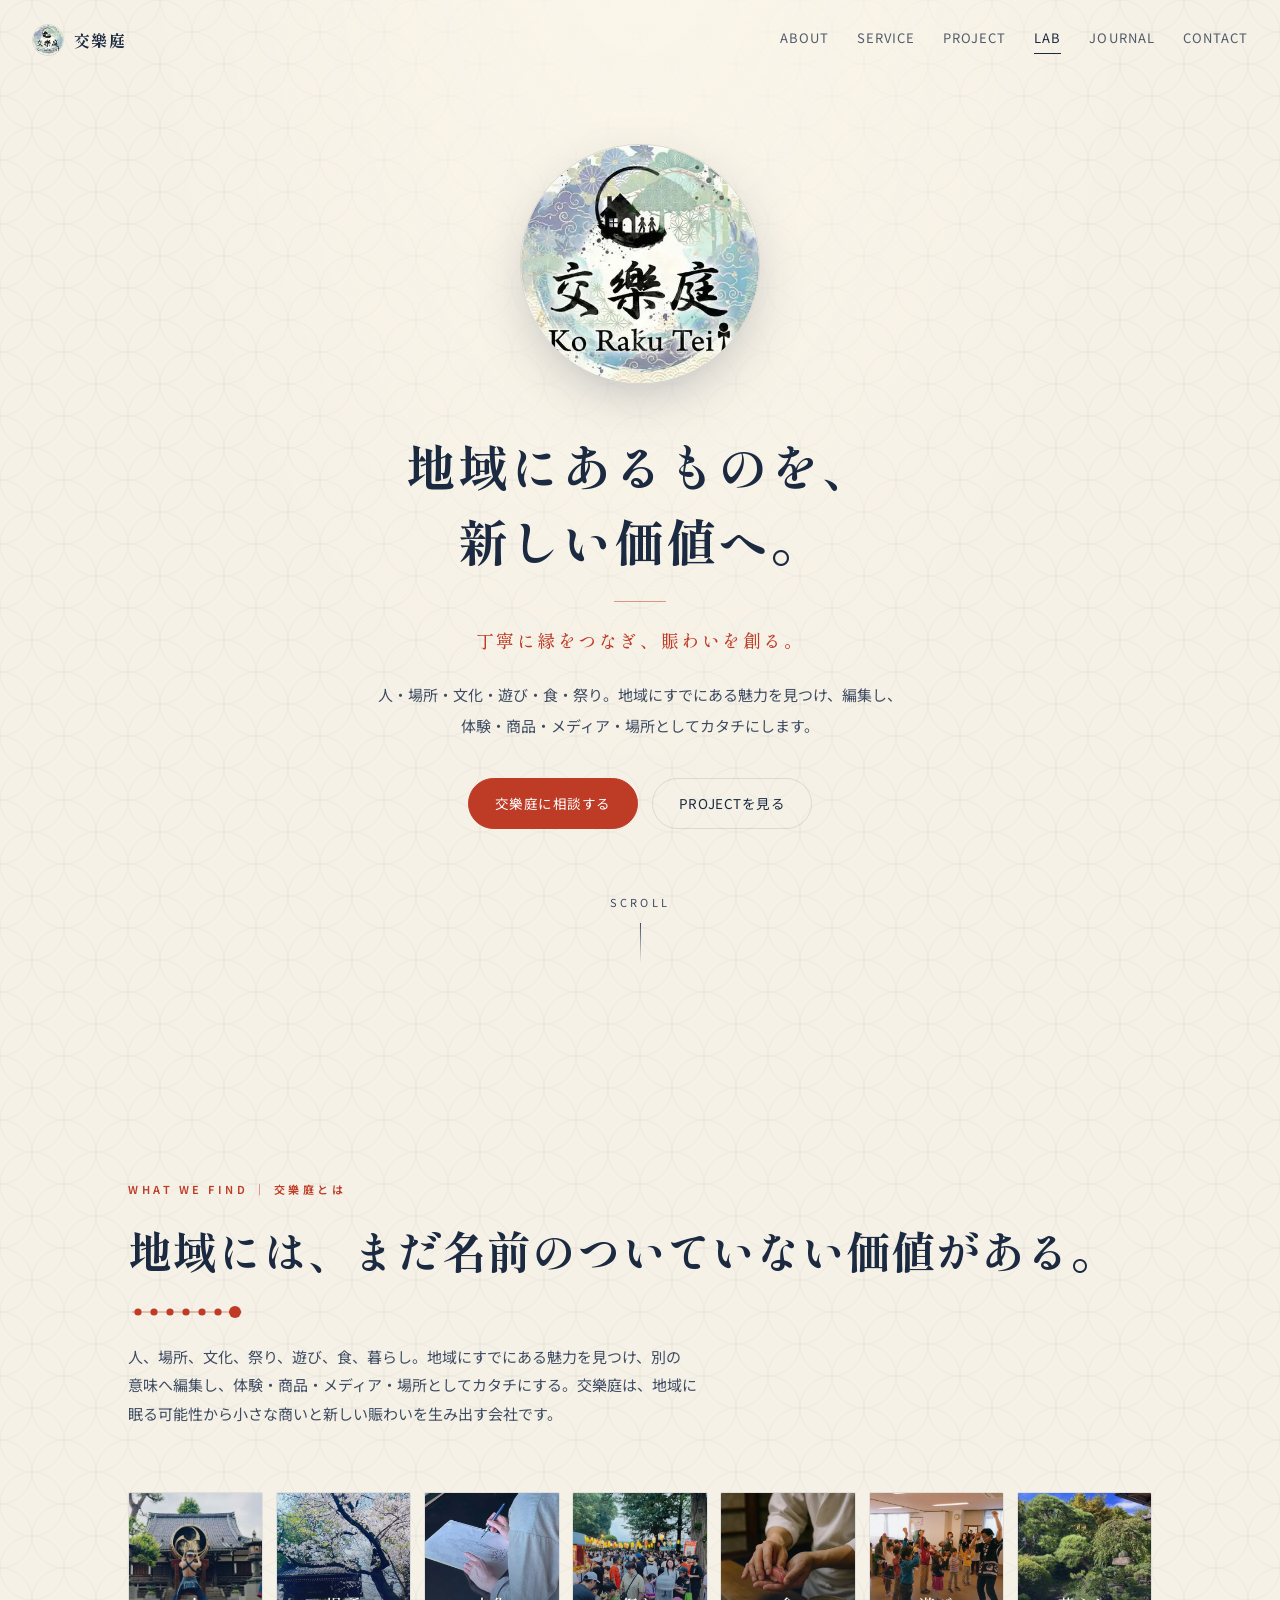
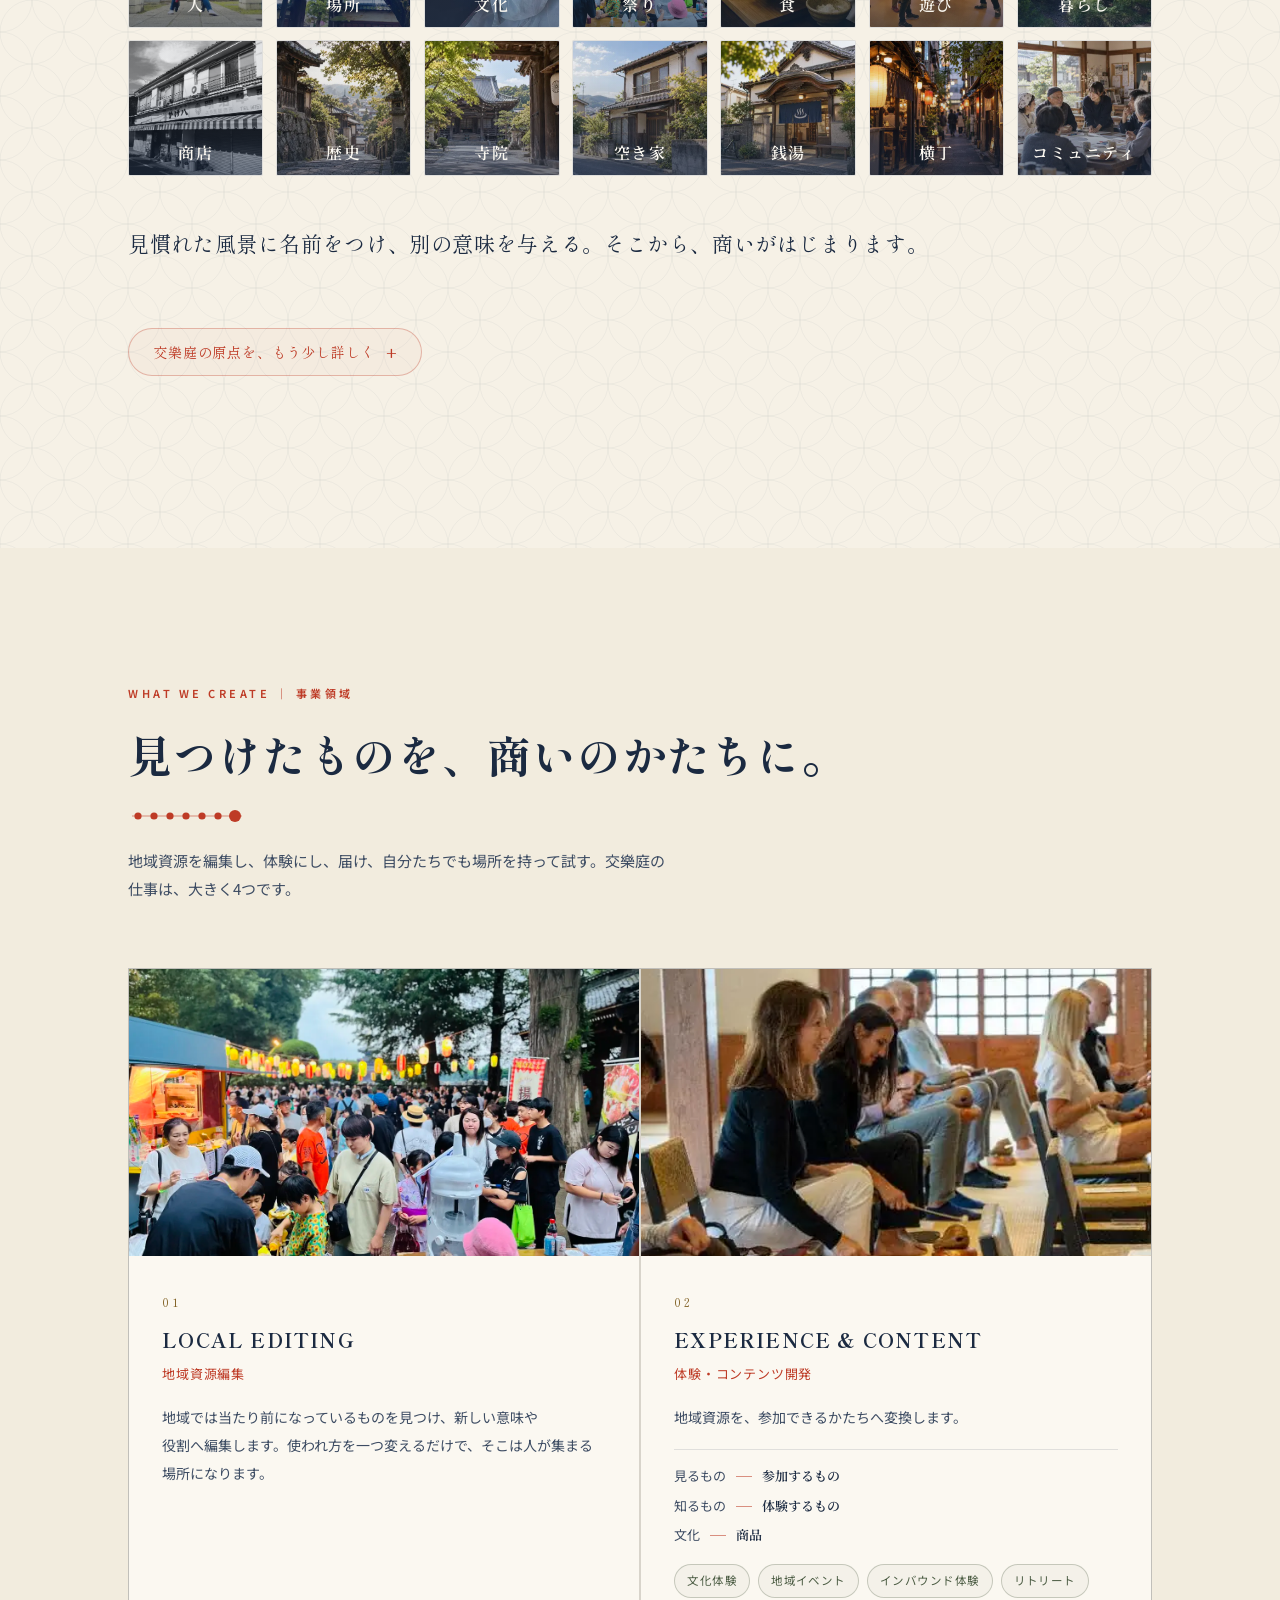
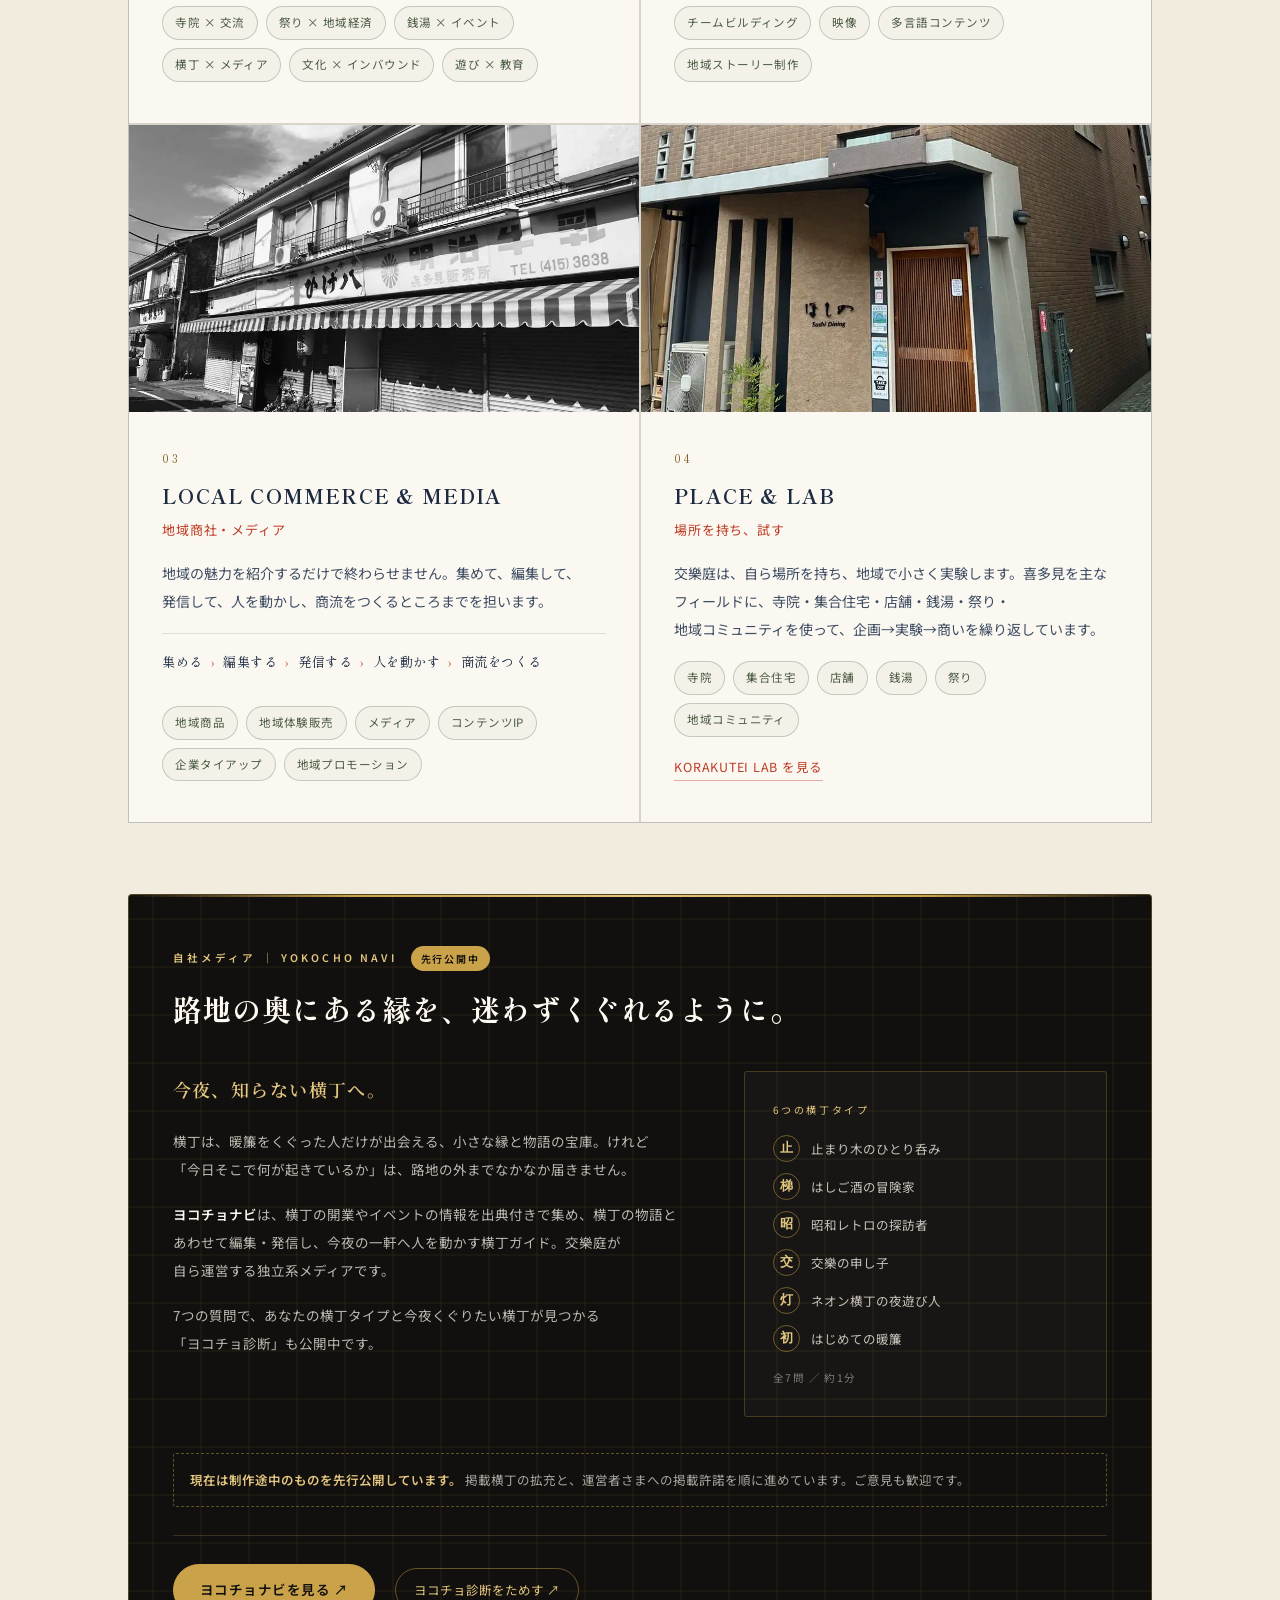
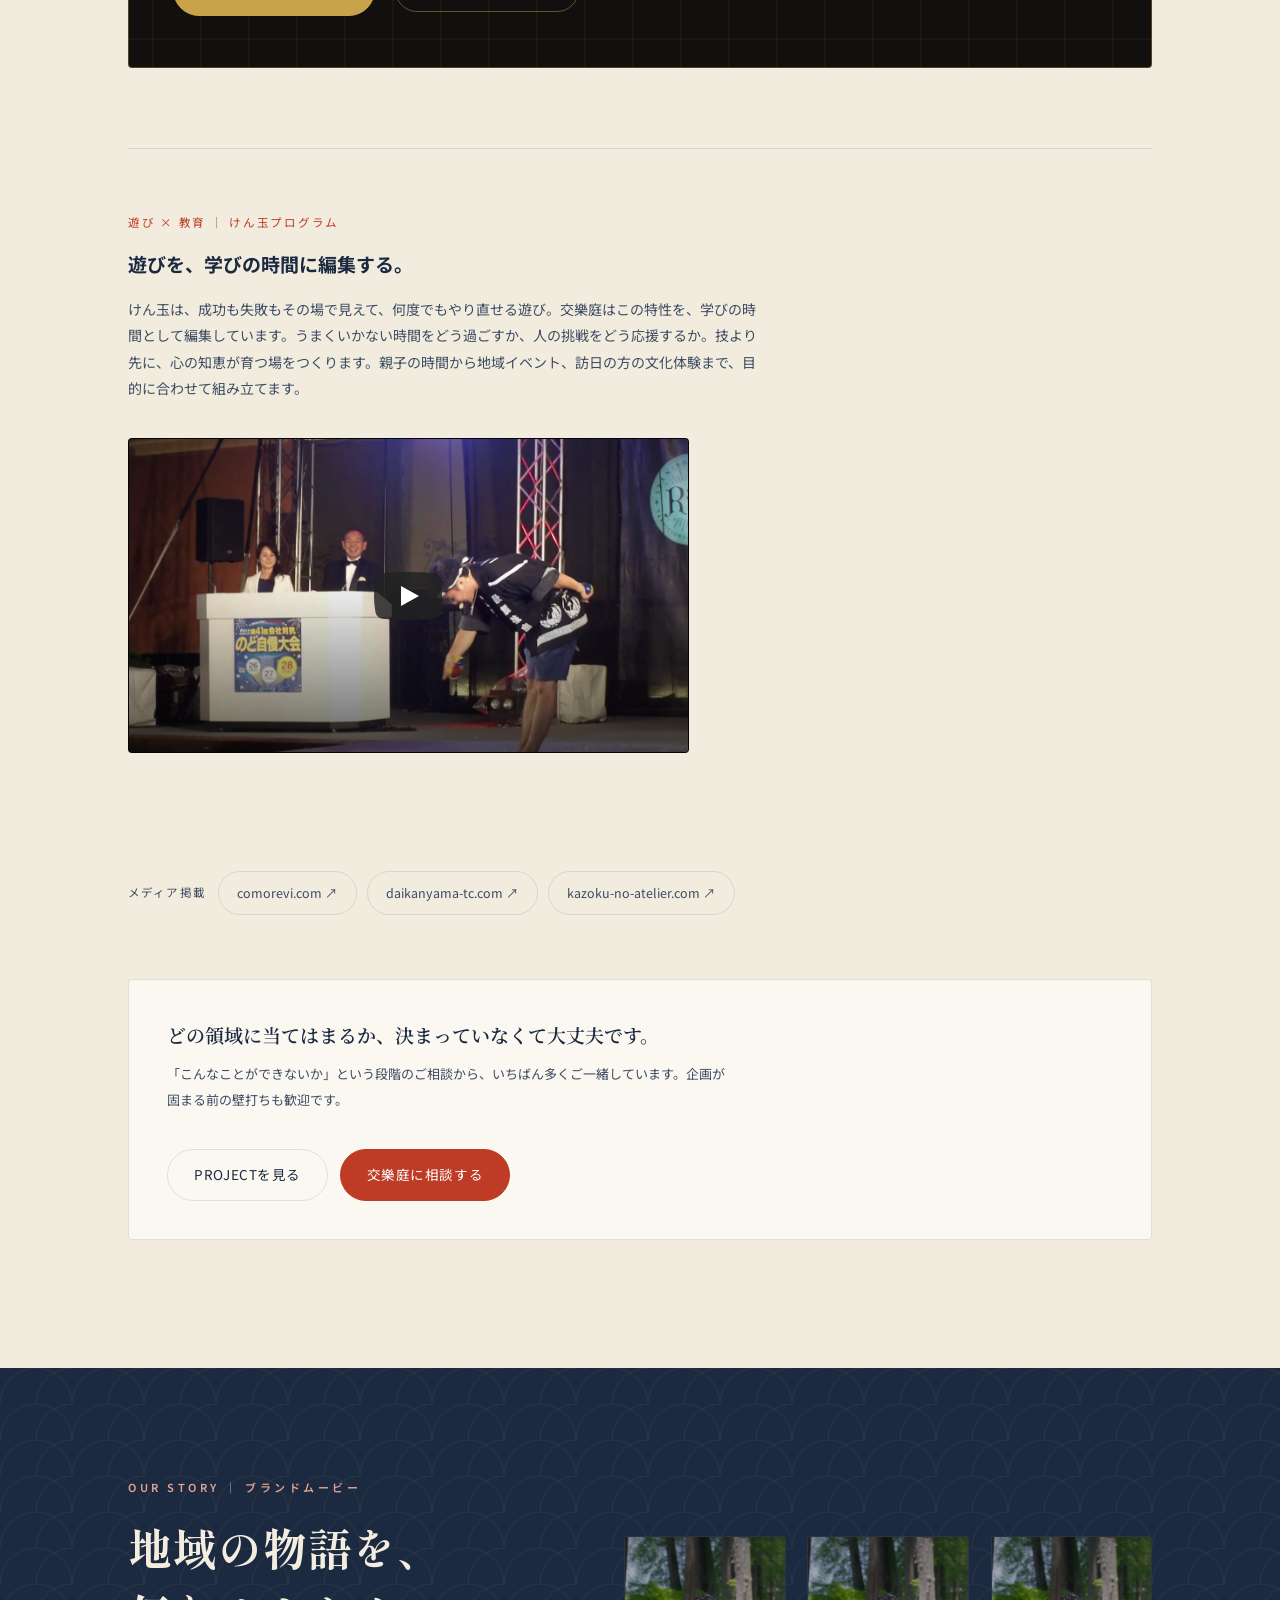
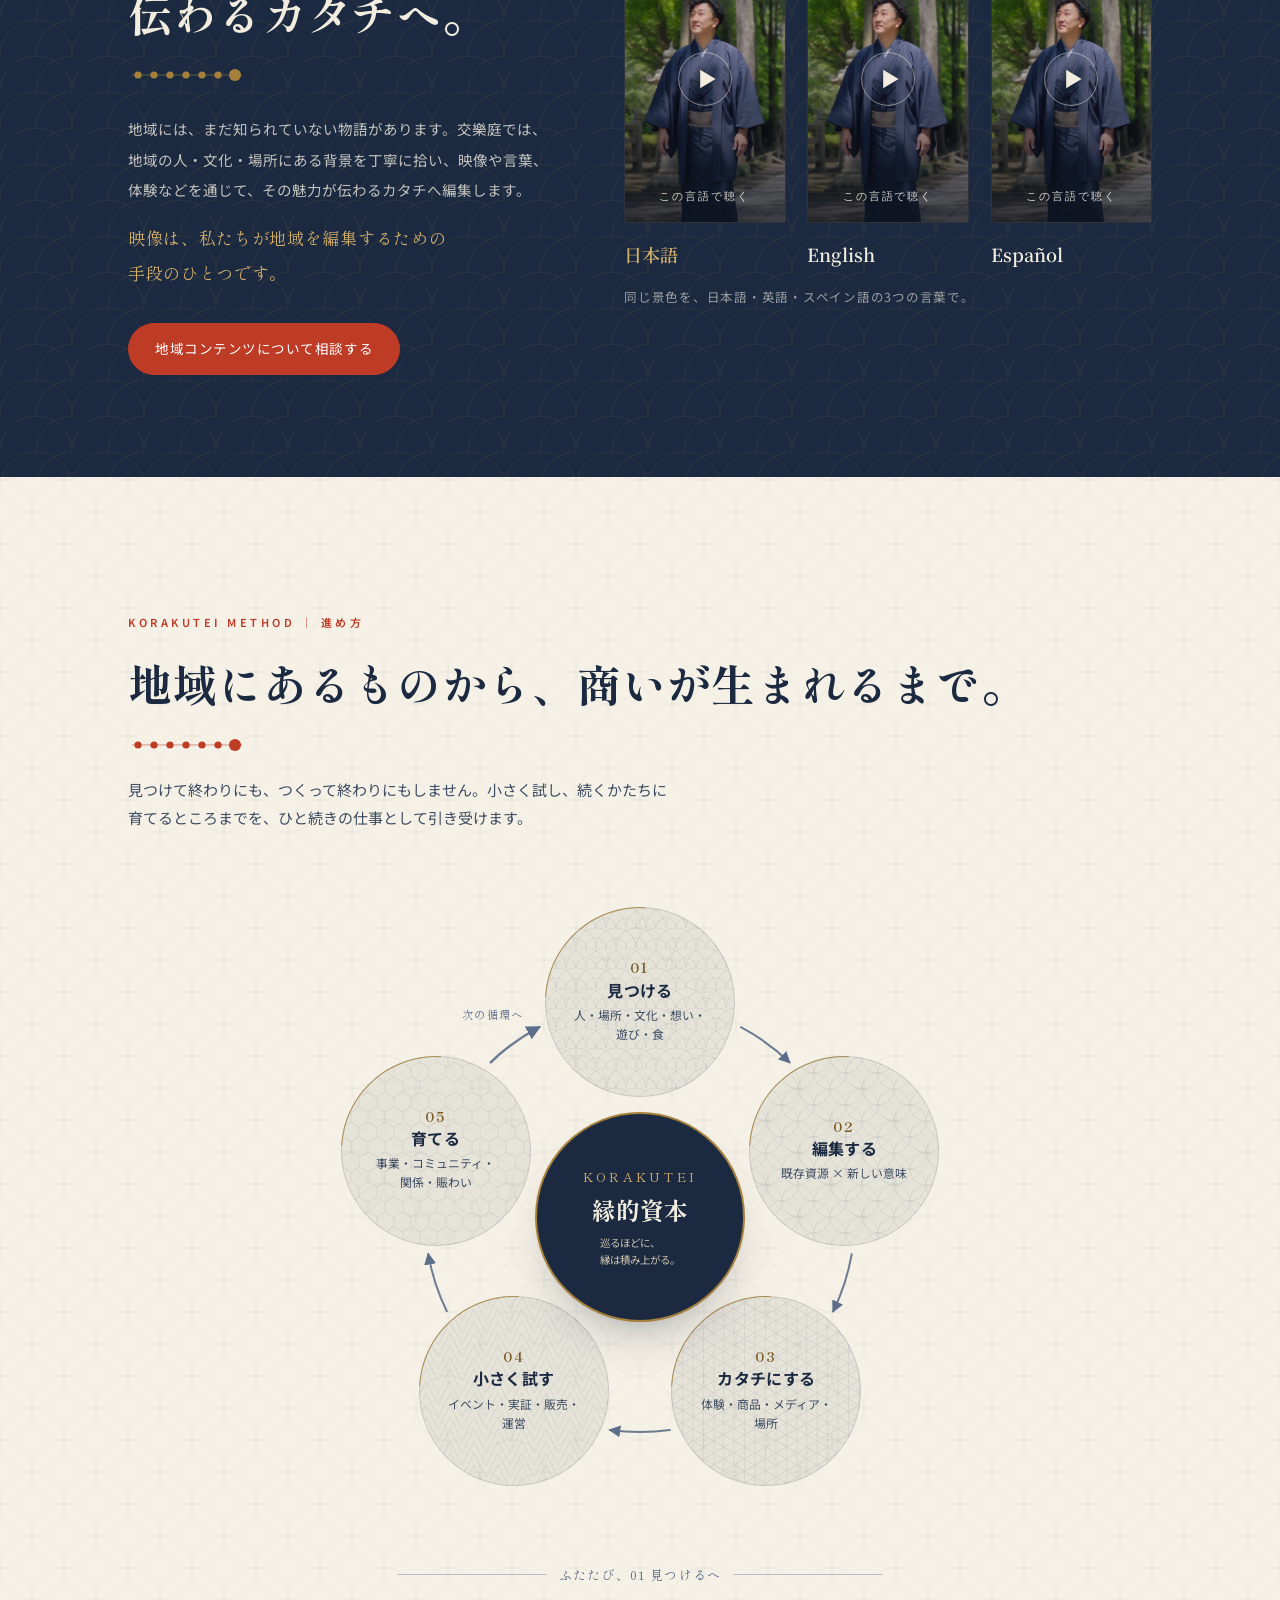
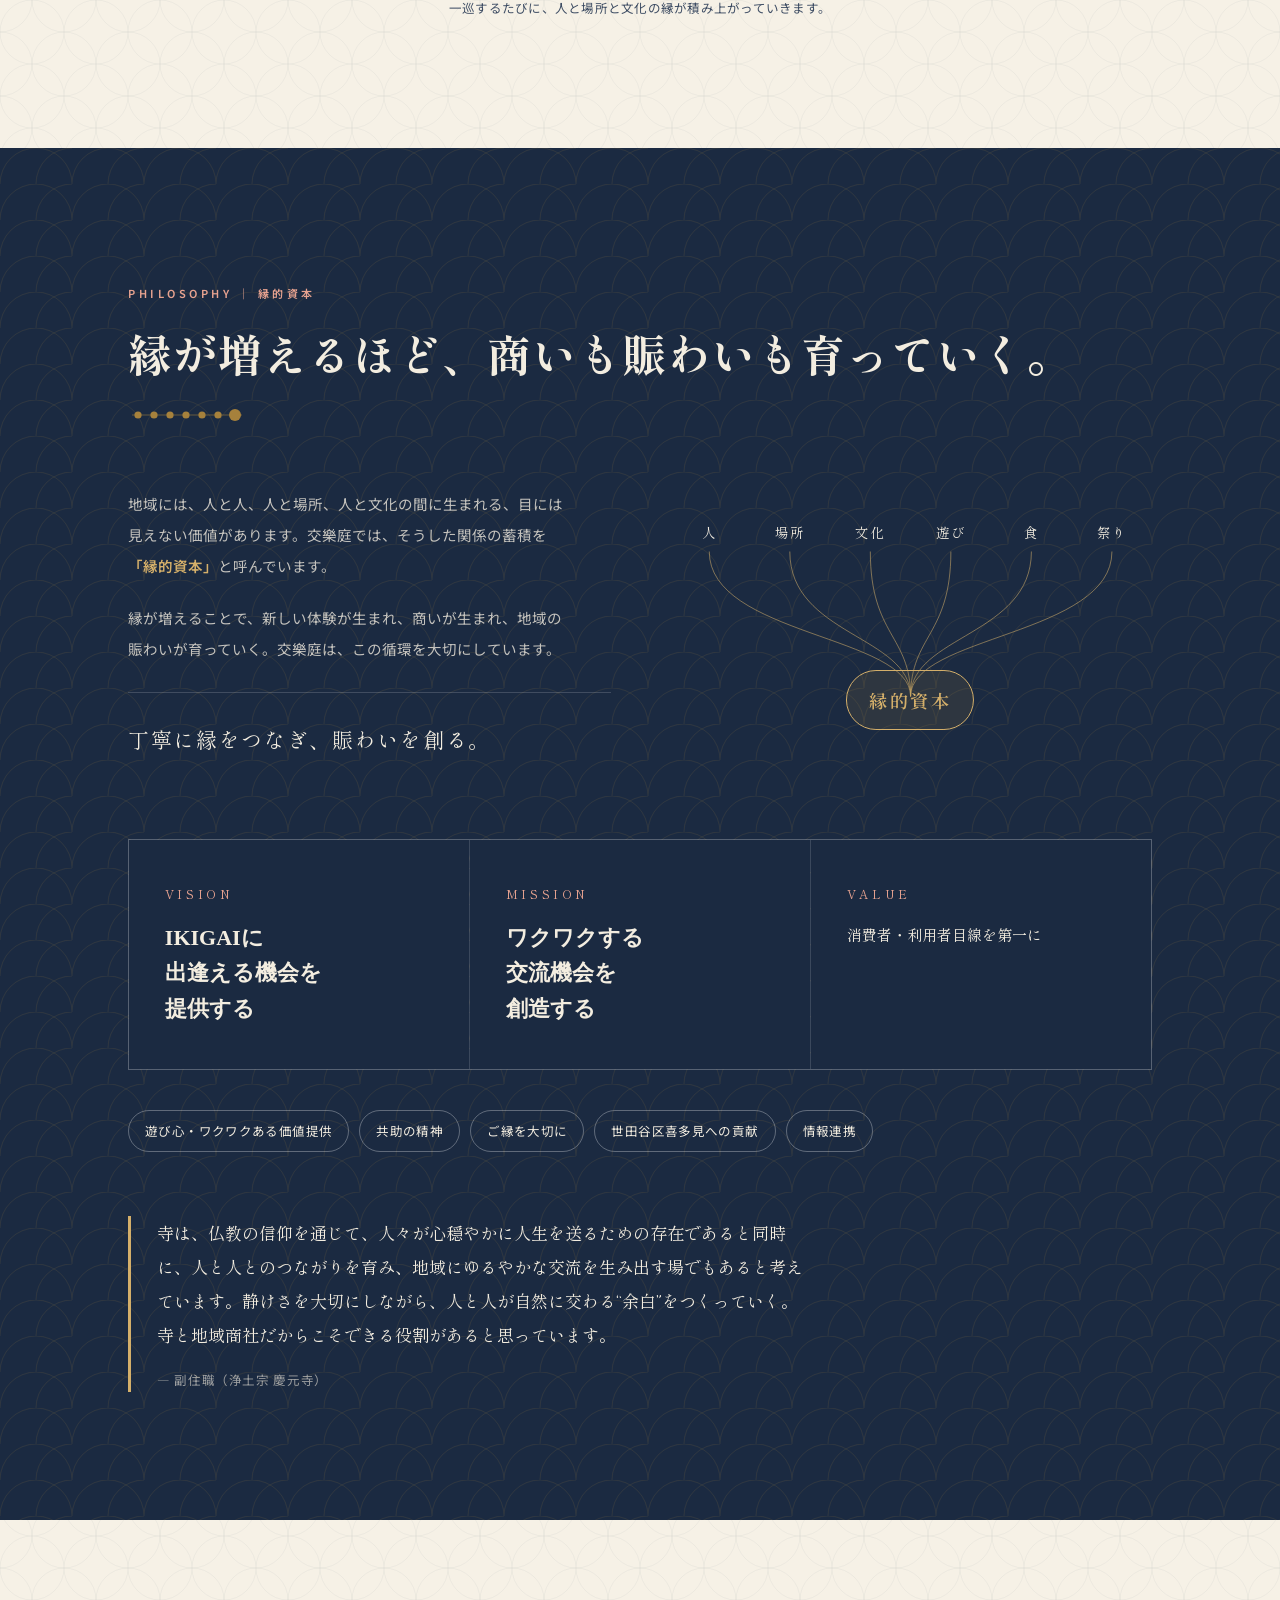
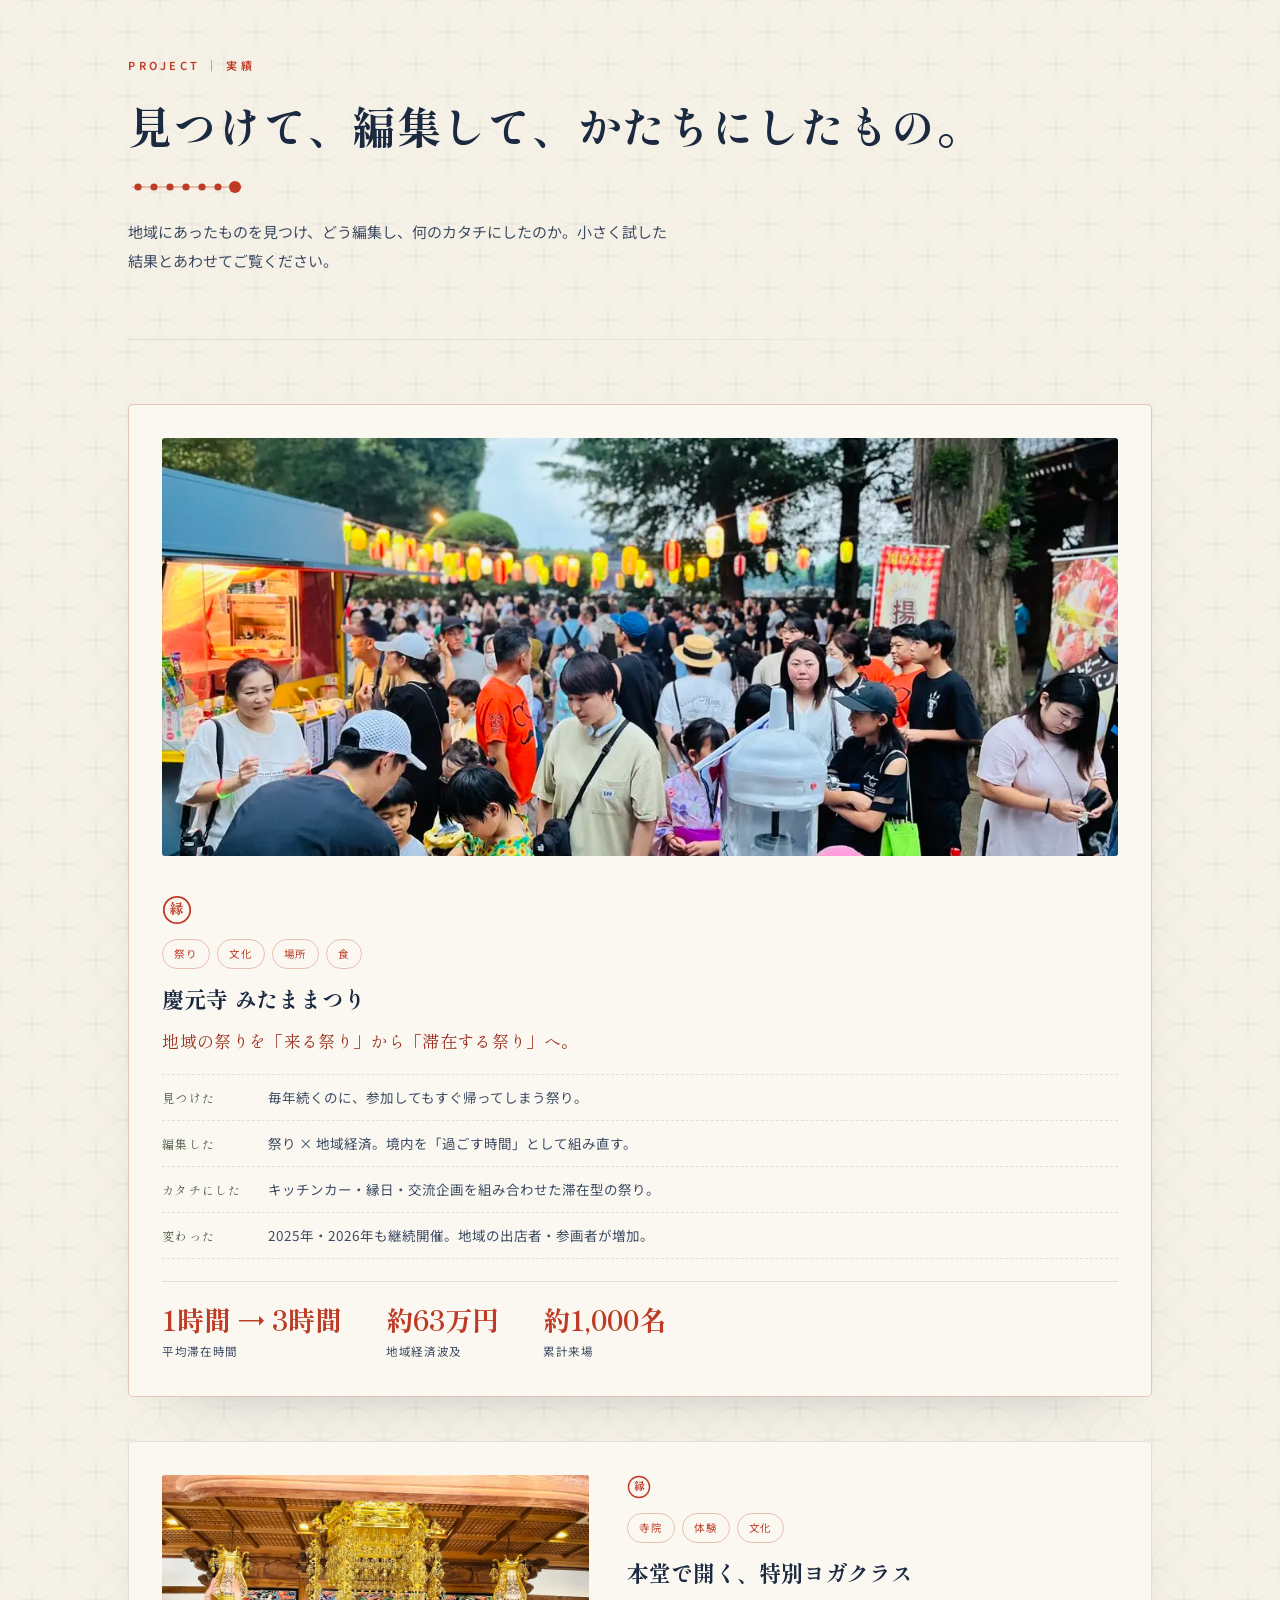
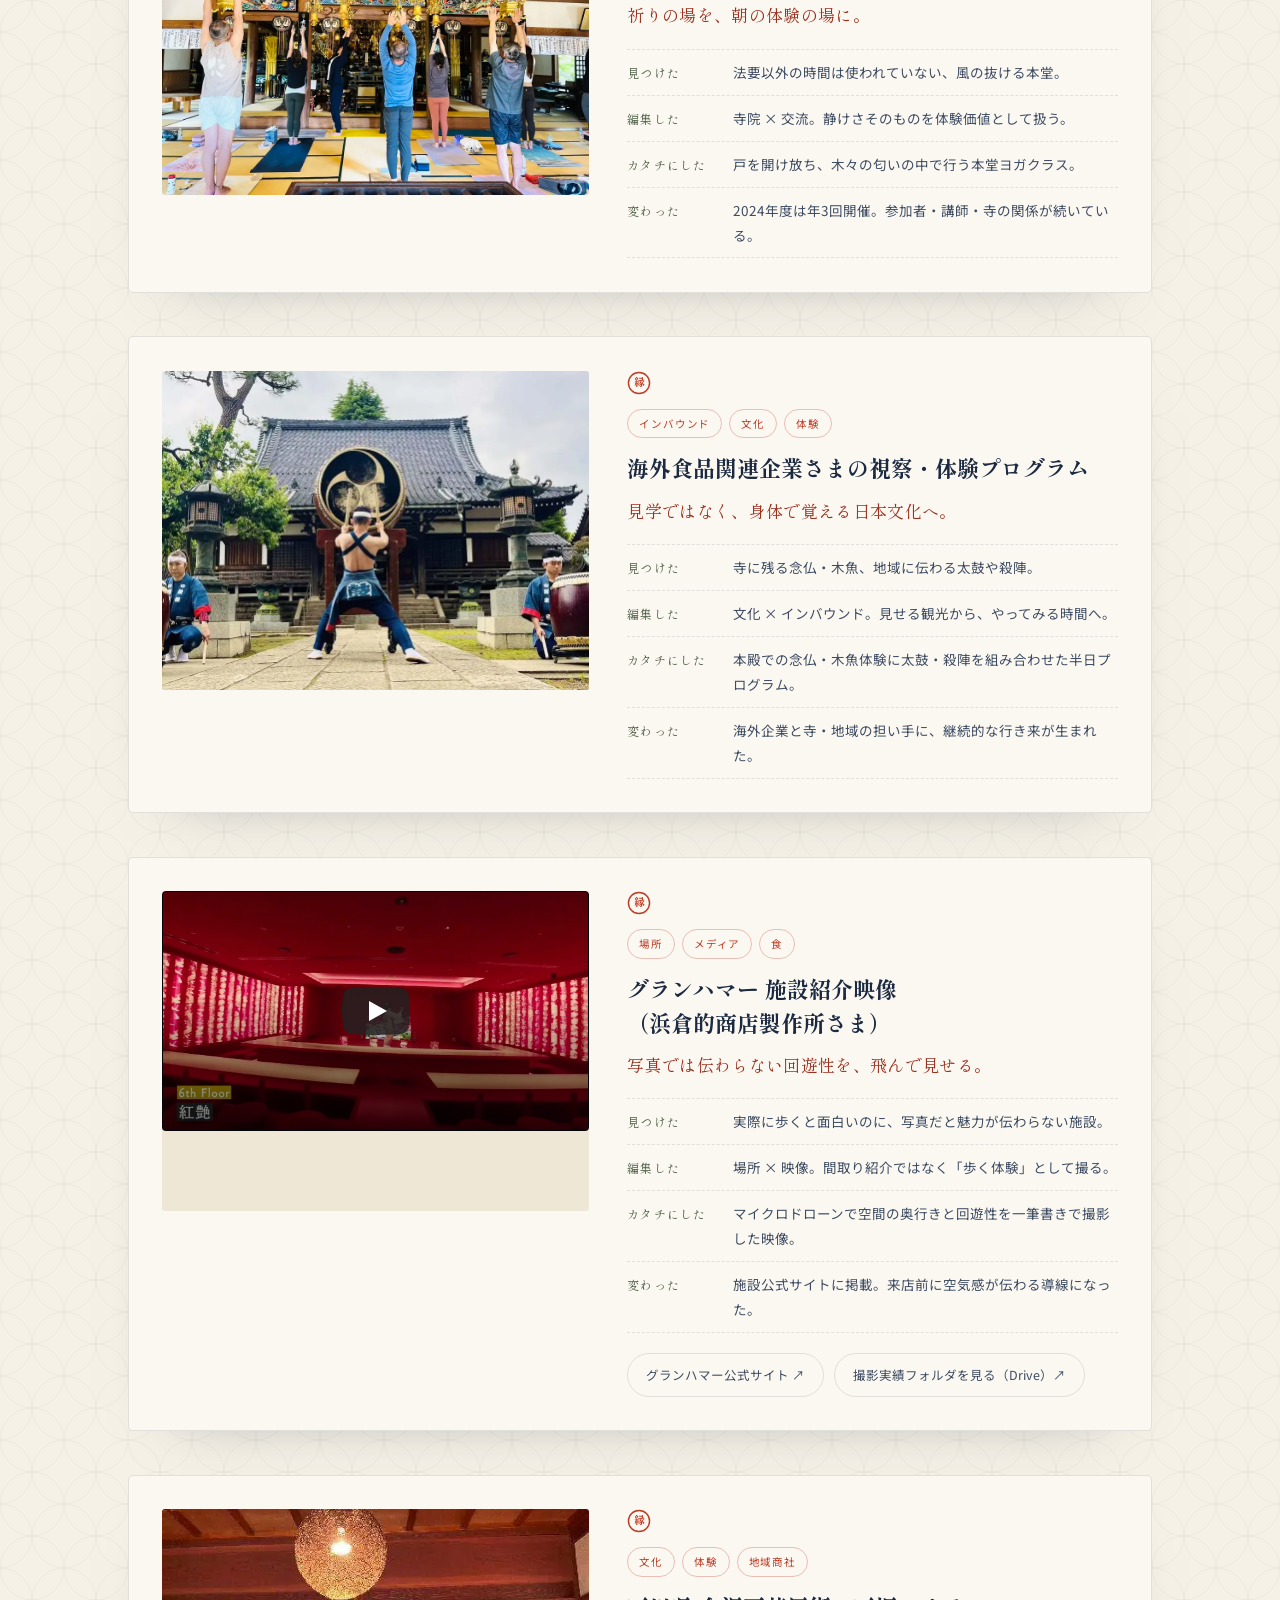
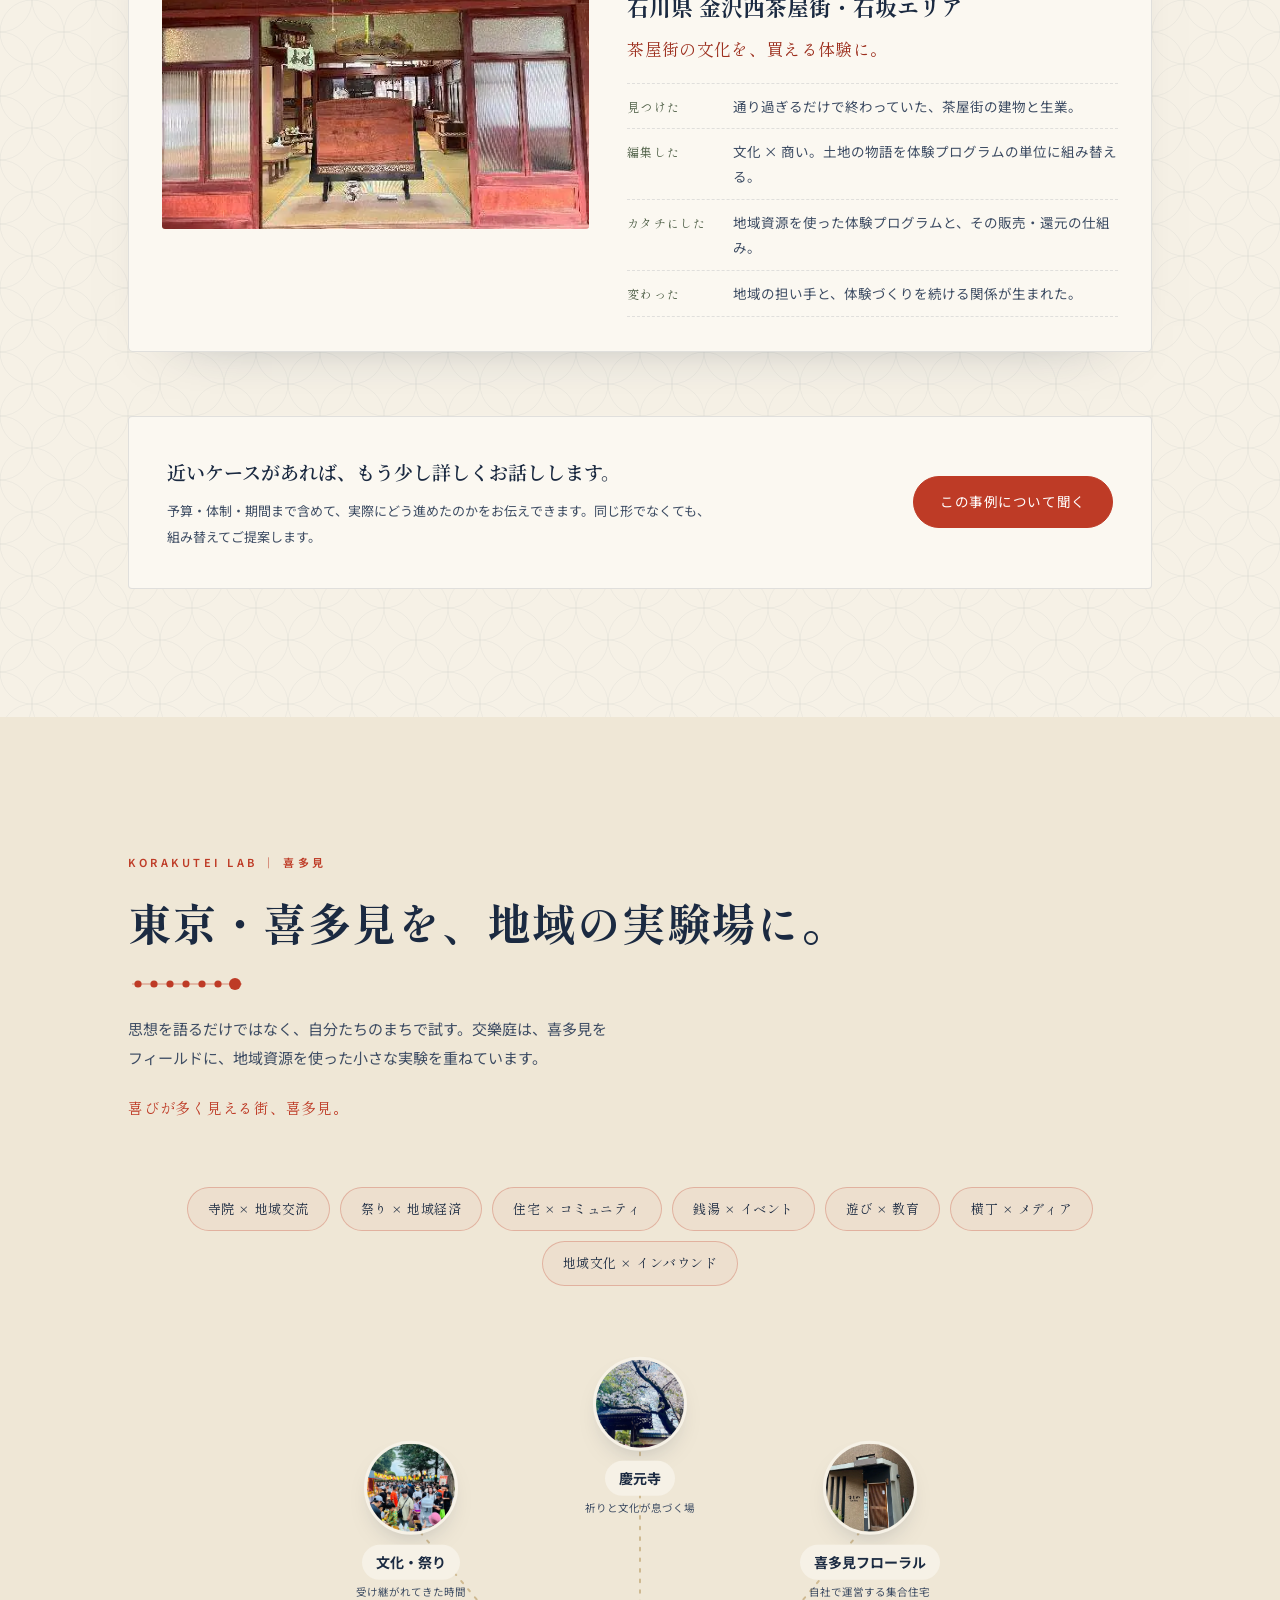
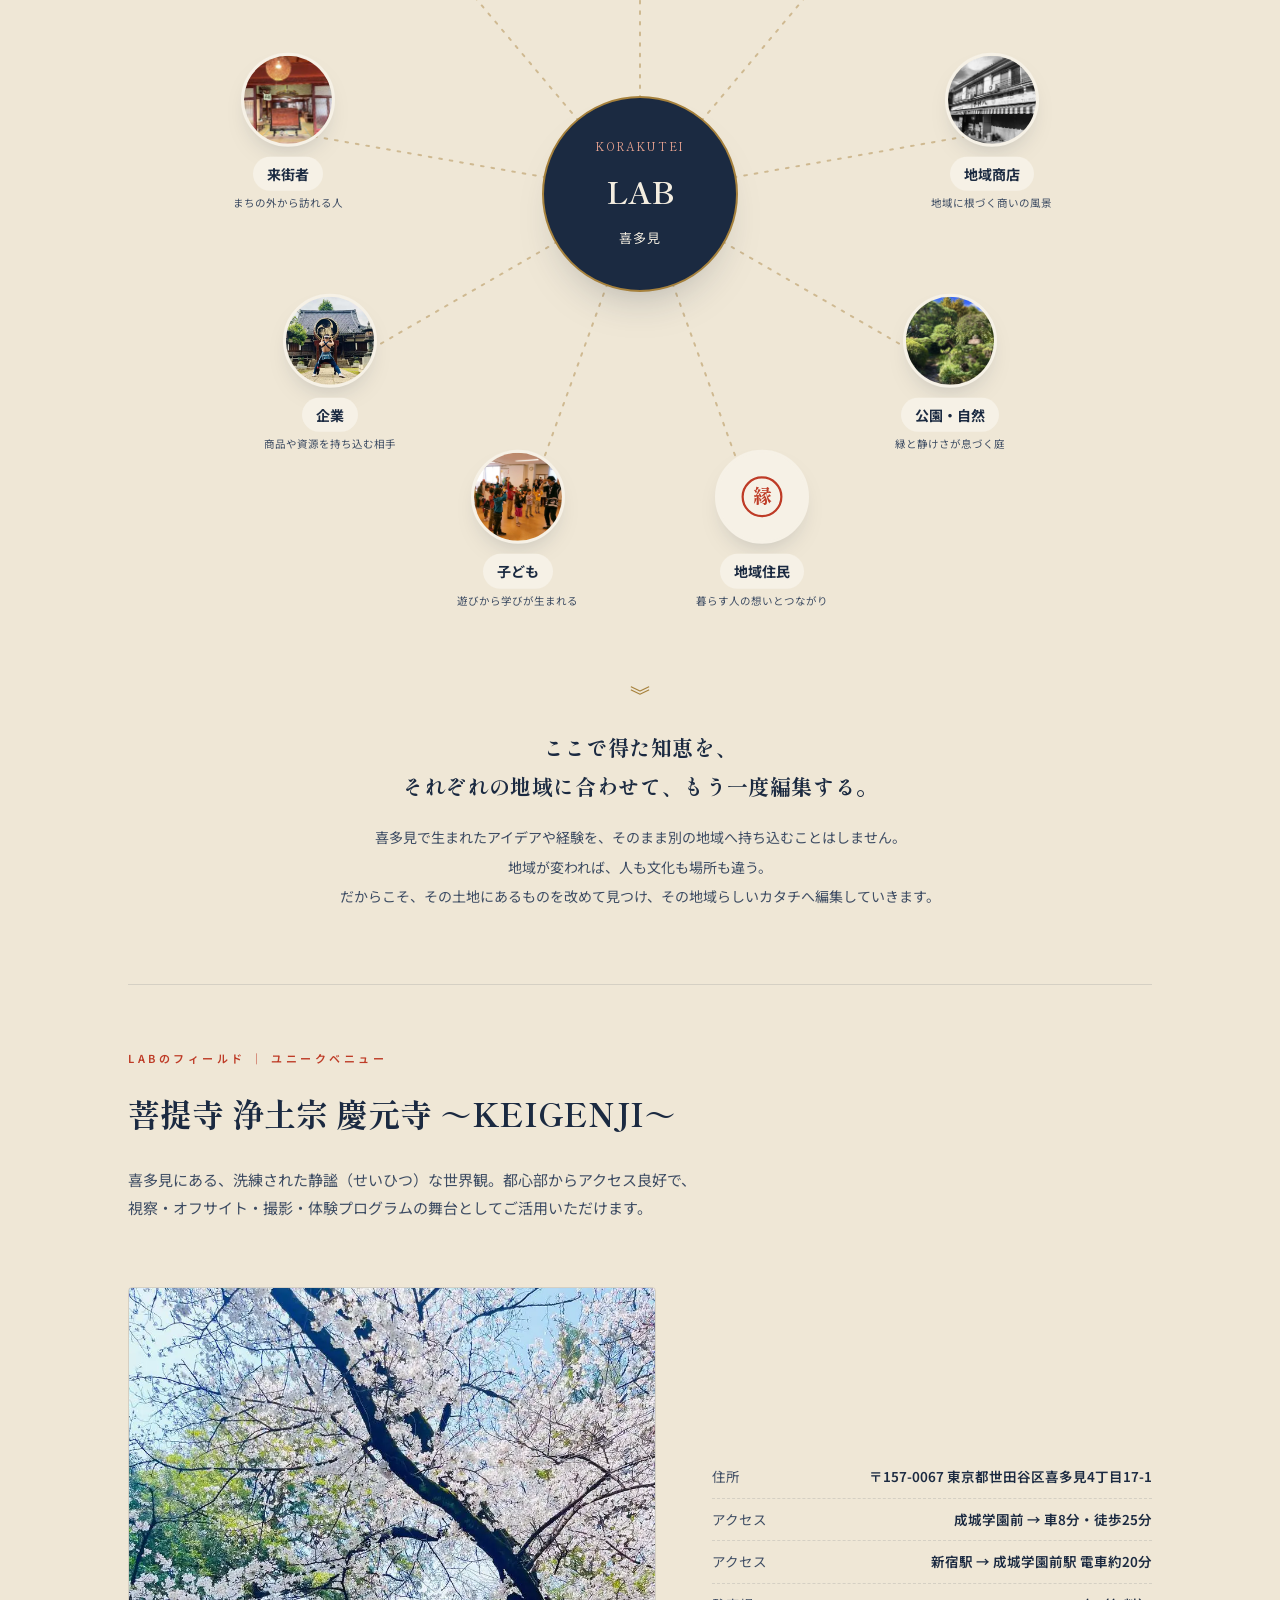
==== index.html @ 12bd4575 "PHILOSOPHY の副住職のコメントを、ご本人とすり合わせた確定文に差し替え お寺としての本来の役割（仏教の信仰を通じて、人々が心穏やかに人生を送るための存在）を 大切にし、その延長線上に地域との" ====
<!DOCTYPE html>
<html lang="ja">
<head>
<meta charset="UTF-8">
<meta name="viewport" content="width=device-width, initial-scale=1.0">
<title>交樂庭｜地域にあるものを、新しい価値へ。</title>
<meta name="description" content="交樂庭は、地域文化を編集し、小さな商いをつくる会社です。人・場所・文化・遊び・食・祭り。地域にすでにある魅力を見つけ、体験・商品・メディア・場所としてカタチにします。">

<link rel="canonical" href="https://korakutei.github.io/korakutei-site/">
<meta property="og:type" content="website">
<meta property="og:locale" content="ja_JP">
<meta property="og:site_name" content="交樂庭 KORAKUTEI">
<meta property="og:title" content="交樂庭｜地域にあるものを、新しい価値へ。">
<meta property="og:description" content="地域文化を編集し、小さな商いをつくる会社。地域にすでにある魅力を見つけ、体験・商品・メディア・場所としてカタチにします。">
<meta property="og:url" content="https://korakutei.github.io/korakutei-site/">
<meta property="og:image" content="https://korakutei.github.io/korakutei-site/assets/img/og-image-garden.jpg">
<meta property="og:image:width" content="1200">
<meta property="og:image:height" content="630">
<meta property="og:image:alt" content="浦野家の庭と交樂庭のロゴ">
<meta name="twitter:card" content="summary_large_image">
<meta name="twitter:title" content="交樂庭｜地域にあるものを、新しい価値へ。">
<meta name="twitter:description" content="地域文化を編集し、小さな商いをつくる会社。地域にすでにある魅力を見つけ、体験・商品・メディア・場所としてカタチにします。">
<meta name="twitter:image" content="https://korakutei.github.io/korakutei-site/assets/img/og-image-garden.jpg">
<meta name="twitter:image:alt" content="浦野家の庭と交樂庭のロゴ">

<link rel="icon" href="favicon.ico" sizes="any">
<link rel="icon" type="image/png" sizes="192x192" href="assets/img/icon-192.png">
<link rel="icon" type="image/png" sizes="512x512" href="assets/img/icon-512.png">
<link rel="apple-touch-icon" href="assets/img/apple-touch-icon.png">

<link rel="preconnect" href="https://fonts.googleapis.com">
<!-- フォント本体は gstatic から配信されるため、こちらにも事前接続しておく -->
<link rel="preconnect" href="https://fonts.gstatic.com" crossorigin>
<link href="https://fonts.googleapis.com/css2?family=Shippori+Mincho:wght@400;500;600;700;800&family=Noto+Serif+JP:wght@400;500;600&family=Noto+Sans+JP:wght@300;400;500;600;700&display=swap" rel="stylesheet">
<link rel="stylesheet" href="assets/css/style.css">

<script type="application/ld+json">
{
  "@context": "https://schema.org",
  "@type": "Organization",
  "name": "合同会社交樂庭",
  "alternateName": "KORAKUTEI",
  "url": "https://korakutei.github.io/korakutei-site/",
  "logo": "https://korakutei.github.io/korakutei-site/assets/img/logo.jpg",
  "email": "korakutei29@gmail.com",
  "description": "世田谷区喜多見を拠点に、地域資源を見つけ、別の価値へ編集し、体験・商品・メディア・場所として小さな商いに実装する会社。",
  "sameAs": [
    "https://note.com/korakutei29",
    "https://www.youtube.com/@korakuteiyuji1863",
    "https://korakutei.github.io/yokocho-media/"
  ]
}
</script>
<script type="application/ld+json">
{
  "@context": "https://schema.org",
  "@type": "Place",
  "name": "慶元寺（KEIGENJI）",
  "address": {
    "@type": "PostalAddress",
    "streetAddress": "喜多見4丁目17-1",
    "addressLocality": "世田谷区",
    "addressRegion": "東京都",
    "postalCode": "157-0067",
    "addressCountry": "JP"
  }
}
</script>
</head>
<body>

<header>
  <!-- ロゴはトップへ戻るリンク。同じページ上では main.js が先頭へスクロールさせる -->
  <a class="brandmark" href="./" aria-label="交樂庭 トップへ戻る"><picture><source srcset="assets/img/logo.webp" type="image/webp"><img src="assets/img/logo.jpg" width="400" height="400" loading="eager" decoding="async" alt=""></picture>交樂庭</a>
  <button type="button" class="nav-toggle" id="navToggle" aria-expanded="false" aria-controls="primaryNav" aria-label="メニューを開く">
    <span class="nav-toggle-bar"></span>
    <span class="nav-toggle-bar"></span>
    <span class="nav-toggle-bar"></span>
  </button>
  <nav id="primaryNav">
    <a href="#about">ABOUT</a>
    <a href="#service">SERVICE</a>
    <a href="#project">PROJECT</a>
    <a href="#lab">LAB</a>
    <a href="https://note.com/korakutei29" target="_blank" rel="noopener">JOURNAL</a>
    <a href="#contact" class="nav-contact">CONTACT</a>
  </nav>
</header>

<!-- ==========================================================
     01 HERO
     事業コピー（何をしている会社か）とブランドコピー（在り方）を
     セットで見せる。説明はここでは3行まで。
     ========================================================== -->
<section class="hero">
  <div class="hero-logo"><picture><source srcset="assets/img/logo.webp" type="image/webp"><img src="assets/img/logo.jpg" width="400" height="400" loading="eager" fetchpriority="high" decoding="async" alt="交樂庭 KO RAKU TEI ロゴ"></picture></div>
  <h1 class="hero-copy">地域にあるものを、<br>新しい価値へ。</h1>
  <p class="hero-brand">丁寧に縁をつなぎ、賑わいを創る。</p>
  <p class="hero-desc">人・場所・文化・遊び・食・祭り。<br class="br-sp">地域にすでにある魅力を見つけ、編集し、<br>体験・商品・メディア・場所としてカタチにします。</p>
  <div class="hero-cta">
    <a href="#contact" class="btn btn-primary">交樂庭に相談する</a>
    <a href="#project" class="btn btn-outline">PROJECTを見る</a>
  </div>
  <a href="#about" class="scroll-cue" aria-label="次のセクションへスクロール"><span>SCROLL</span><span class="line"></span></a>
</section>

<!-- ==========================================================
     02 WHAT WE FIND（ナビの ABOUT ＝ この入口）
     説明しすぎず、交樂庭が「何を見ているか」を並べる。
     ========================================================== -->
<section class="sec reveal" id="about" data-marie="まちには、まだ名前のついていない“いいところ”がいっぱい。見つけるのは、わたしの得意技！">
  <div class="wrap">
    <div class="sec-head">
      <span class="eyebrow">WHAT WE FIND ｜ 交樂庭とは</span>
      <h2>地域には、まだ名前のついていない価値がある。</h2>
      <p class="lead">人、場所、文化、祭り、遊び、食、暮らし。地域にすでにある魅力を見つけ、別の意味へ編集し、体験・商品・メディア・場所としてカタチにする。交樂庭は、地域に眠る可能性から小さな商いと新しい賑わいを生み出す会社です。</p>
    </div>

    <ul class="find-grid stagger">
      <li class="find-tile">
        <picture><source srcset="assets/img/track-taiko.webp" type="image/webp"><img src="assets/img/track-taiko.jpg" width="940" height="640" loading="lazy" decoding="async" alt="慶元寺で太鼓を体験する人たち"></picture>
        <span class="w">人</span>
      </li>
      <li class="find-tile">
        <picture><source srcset="assets/img/venue-sanmon.webp" type="image/webp"><img src="assets/img/venue-sanmon.jpg" width="900" height="1199" loading="lazy" decoding="async" alt="慶元寺の山門"></picture>
        <span class="w">場所</span>
      </li>
      <li class="find-tile">
        <picture><source srcset="assets/img/opt-shabutsu.webp" type="image/webp"><img src="assets/img/opt-shabutsu.jpg" width="500" height="674" loading="lazy" decoding="async" alt="写仏に向かう手元"></picture>
        <span class="w">文化</span>
      </li>
      <li class="find-tile">
        <picture><source srcset="assets/img/track-matsuri.webp" type="image/webp"><img src="assets/img/track-matsuri.jpg" width="1200" height="900" loading="lazy" decoding="async" alt="みたままつりの提灯と人の賑わい"></picture>
        <span class="w">祭り</span>
      </li>
      <li class="find-tile">
        <picture><source srcset="assets/img/opt-sushi.webp" type="image/webp"><img src="assets/img/opt-sushi.jpg" width="500" height="500" loading="lazy" decoding="async" alt="出張本格江戸前鮨"></picture>
        <span class="w">食</span>
      </li>
      <li class="find-tile">
        <picture><source srcset="assets/img/biz-eq.webp" type="image/webp"><img src="assets/img/biz-eq.jpg" width="1200" height="900" loading="lazy" decoding="async" alt="けん玉に挑戦する子どもたち"></picture>
        <span class="w">遊び</span>
      </li>
      <li class="find-tile">
        <picture><source srcset="assets/img/about-garden.webp" type="image/webp"><img src="assets/img/about-garden.jpg" width="900" height="720" loading="lazy" decoding="async" alt="人が集まってきた浦野家の庭"></picture>
        <span class="w">暮らし</span>
      </li>
      <li class="find-tile">
        <picture><source srcset="assets/img/vision-town.webp" type="image/webp"><img src="assets/img/vision-town.jpg" width="1000" height="750" loading="lazy" decoding="async" alt="喜多見の商店街"></picture>
        <span class="w">商店</span>
      </li>
      <!-- 以下6枚はサンプル画像（2026/09/21 差し込み）。実写が撮れたら差し替える -->
      <li class="find-tile">
        <picture><source srcset="assets/img/find-history.webp" type="image/webp"><img src="assets/img/find-history.jpg" width="400" height="400" loading="lazy" decoding="async" alt="石垣と石畳が続く古い坂道"></picture>
        <span class="w">歴史</span>
      </li>
      <li class="find-tile">
        <picture><source srcset="assets/img/find-temple.webp" type="image/webp"><img src="assets/img/find-temple.jpg" width="400" height="400" loading="lazy" decoding="async" alt="山門越しに見える寺の本堂"></picture>
        <span class="w">寺院</span>
      </li>
      <li class="find-tile">
        <picture><source srcset="assets/img/find-akiya.webp" type="image/webp"><img src="assets/img/find-akiya.jpg" width="400" height="400" loading="lazy" decoding="async" alt="使われなくなった木造の二階家"></picture>
        <span class="w">空き家</span>
      </li>
      <li class="find-tile">
        <picture><source srcset="assets/img/find-sento.webp" type="image/webp"><img src="assets/img/find-sento.jpg" width="400" height="400" loading="lazy" decoding="async" alt="暖簾のかかった銭湯の入口"></picture>
        <span class="w">銭湯</span>
      </li>
      <li class="find-tile">
        <picture><source srcset="assets/img/find-yokocho.webp" type="image/webp"><img src="assets/img/find-yokocho.jpg" width="400" height="400" loading="lazy" decoding="async" alt="提灯が灯る夜の横丁を歩く人たち"></picture>
        <span class="w">横丁</span>
      </li>
      <li class="find-tile">
        <picture><source srcset="assets/img/find-community.webp" type="image/webp"><img src="assets/img/find-community.jpg" width="400" height="400" loading="lazy" decoding="async" alt="地域の人が机を囲んで話し合う様子"></picture>
        <span class="w">コミュニティ</span>
      </li>
    </ul>

    <p class="find-note">見慣れた風景に名前をつけ、<br class="br-sp">別の意味を与える。<br class="br-sp">そこから、商いがはじまります。</p>

    <details class="about-details">
      <summary><span class="sum-txt">交樂庭の原点を、もう少し詳しく</span></summary>
      <div class="about-body">
        <div>
          <figure class="about-photo about-photo-lead">
            <picture><source srcset="assets/img/about-garden.webp" type="image/webp"><img src="assets/img/about-garden.jpg" width="900" height="720" loading="lazy" decoding="async" alt="浦野家の庭"></picture>
            <figcaption class="cap">浦野家の庭 ― 家族・友人・地域の人・民泊ゲストが交わってきた場所。「交樂庭」の名の由来です。</figcaption>
          </figure>
          <ol class="about-timeline">
            <li>
              <span class="tl-era">1600年代</span>
              <p>浦野家の先祖が、喜多見の地図を描く。</p>
            </li>
            <li>
              <span class="tl-era">喜多見駅 建設期</span>
              <p>人流を生むため、駅の建設に土地を譲る。</p>
            </li>
            <li>
              <span class="tl-era">現在</span>
              <p>交樂庭として、地域にあるものを商いに変える。</p>
            </li>
          </ol>
        </div>
        <div>
          <p class="lede">交樂庭は、世田谷区喜多見に400年住み継いできた家から生まれた会社です。実家の庭に人が集まり、話し、また来る。その繰り返しの中に、地域の価値は最初から存在していました。</p>
          <p>地域の魅力は、最初から大きく存在するものではありません。小さな動きや、わずかな気配、誰かの何気ない想いの中に眠っています。交樂庭は、それを見つけ、意味を与え直し、誰かが参加できるかたちにするところまでを仕事にしています。</p>
          <div class="note-ref">
            <div class="note-ref-label">浦野家と喜多見の歴史については、こちらでも紹介されています</div>
            <div class="note-embed-wrap">
              <iframe class="note-embed" style="border:0;width:100%;height:405px;" src="https://note.com/embed/notes/n71a9dc6bd44f" title="浦野家の歴史・note記事" loading="lazy"></iframe>
            </div>
            <a class="ext-link" href="https://note.com/jtb_note/n/n71a9dc6bd44f" target="_blank" rel="noopener">note記事を読む ↗</a>
          </div>
        </div>
      </div>
    </details>
  </div>
</section>

<!-- ==========================================================
     03 WHAT WE CREATE（SERVICE）
     交樂庭の仕事を4領域に整理。写真＋掛け合わせの例で見せる。
     ========================================================== -->
<section class="sec reveal" id="service" data-marie="見つけたものを、体験・商品・メディア・場所に。交樂庭の仕事は、この4つだよ。">
  <div class="wrap">
    <div class="sec-head">
      <span class="eyebrow">WHAT WE CREATE ｜ 事業領域</span>
      <h2>見つけたものを、商いのかたちに。</h2>
      <p class="lead">地域資源を編集し、体験にし、届け、自分たちでも場所を持って試す。交樂庭の仕事は、大きく4つです。</p>
    </div>

    <div class="create-grid stagger">

      <article class="create-card">
        <div class="create-photo"><picture><source srcset="assets/img/track-matsuri.webp" type="image/webp"><img src="assets/img/track-matsuri.jpg" width="1200" height="900" loading="lazy" decoding="async" alt="みたままつりの提灯の下に集まる人たち"></picture></div>
        <div class="create-body">
          <span class="no">01</span>
          <h3 class="en">LOCAL EDITING</h3>
          <p class="ja">地域資源編集</p>
          <p class="desc">地域では当たり前になっているものを見つけ、新しい意味や役割へ編集します。使われ方を一つ変えるだけで、そこは人が集まる場所になります。</p>
          <ul class="create-chips">
            <li>寺院 × 交流</li>
            <li>祭り × 地域経済</li>
            <li>銭湯 × イベント</li>
            <li>横丁 × メディア</li>
            <li>文化 × インバウンド</li>
            <li>遊び × 教育</li>
          </ul>
        </div>
      </article>

      <article class="create-card">
        <div class="create-photo"><picture><source srcset="assets/img/opt-nenbutsu.webp" type="image/webp"><img src="assets/img/opt-nenbutsu.jpg" width="500" height="343" loading="lazy" decoding="async" alt="慶元寺の本堂で念仏・木魚を体験する参加者たち"></picture></div>
        <div class="create-body">
          <span class="no">02</span>
          <h3 class="en">EXPERIENCE &amp; CONTENT</h3>
          <p class="ja">体験・コンテンツ開発</p>
          <p class="desc">地域資源を、参加できるかたちへ変換します。</p>
          <ul class="create-flow">
            <li><span>見るもの</span><b>参加するもの</b></li>
            <li><span>知るもの</span><b>体験するもの</b></li>
            <li><span>文化</span><b>商品</b></li>
          </ul>
          <ul class="create-chips">
            <li>文化体験</li>
            <li>地域イベント</li>
            <li>インバウンド体験</li>
            <li>リトリート</li>
            <li>チームビルディング</li>
            <li>映像</li>
            <li>多言語コンテンツ</li>
            <li>地域ストーリー制作</li>
          </ul>
        </div>
      </article>

      <article class="create-card">
        <div class="create-photo"><picture><source srcset="assets/img/vision-town.webp" type="image/webp"><img src="assets/img/vision-town.jpg" width="1000" height="750" loading="lazy" decoding="async" alt="人が行き交う地域の商店街"></picture></div>
        <div class="create-body">
          <span class="no">03</span>
          <h3 class="en">LOCAL COMMERCE &amp; MEDIA</h3>
          <p class="ja">地域商社・メディア</p>
          <p class="desc">地域の魅力を紹介するだけで終わらせません。集めて、編集して、発信して、人を動かし、商流をつくるところまでを担います。</p>
          <ol class="create-steps">
            <li>集める</li>
            <li>編集する</li>
            <li>発信する</li>
            <li>人を動かす</li>
            <li>商流をつくる</li>
          </ol>
          <ul class="create-chips">
            <li>地域商品</li>
            <li>地域体験販売</li>
            <li>メディア</li>
            <li>コンテンツIP</li>
            <li>企業タイアップ</li>
            <li>地域プロモーション</li>
          </ul>
        </div>
      </article>

      <article class="create-card">
        <div class="create-photo"><picture><source srcset="assets/img/biz-floral.webp" type="image/webp"><img src="assets/img/biz-floral.jpg" width="800" height="600" loading="lazy" decoding="async" alt="交樂庭が運営する喜多見フローラル"></picture></div>
        <div class="create-body">
          <span class="no">04</span>
          <h3 class="en">PLACE &amp; LAB</h3>
          <p class="ja">場所を持ち、試す</p>
          <p class="desc">交樂庭は、自ら場所を持ち、地域で小さく実験します。喜多見を主なフィールドに、寺院・集合住宅・店舗・銭湯・祭り・地域コミュニティを使って、企画→実験→商いを繰り返しています。</p>
          <ul class="create-chips">
            <li>寺院</li>
            <li>集合住宅</li>
            <li>店舗</li>
            <li>銭湯</li>
            <li>祭り</li>
            <li>地域コミュニティ</li>
          </ul>
          <a href="#lab" class="create-link">KORAKUTEI LAB を見る</a>
        </div>
      </article>

    </div>

    <!-- 自社メディア：ヨコチョナビ（03 LOCAL COMMERCE & MEDIA の代表例） -->
    <div class="yokocho-feature">
      <div class="yokocho-head">
        <p class="yokocho-eyebrow-row">
          <span class="yokocho-eyebrow">自社メディア ｜ YOKOCHO NAVI</span>
          <span class="yokocho-wip">先行公開中</span>
        </p>
        <h4>路地の奥にある縁を、<br class="br-sp">迷わずくぐれるように。</h4>
      </div>

      <div class="yokocho-grid">
        <div class="yokocho-body">
          <p class="yokocho-catch">今夜、知らない横丁へ。</p>
          <p>横丁は、暖簾をくぐった人だけが出会える、小さな縁と物語の宝庫。けれど「今日そこで何が起きているか」は、路地の外までなかなか届きません。</p>
          <p><b>ヨコチョナビ</b>は、横丁の開業やイベントの情報を出典付きで集め、横丁の物語とあわせて編集・発信し、今夜の一軒へ人を動かす横丁ガイド。交樂庭が自ら運営する独立系メディアです。</p>
          <p>7つの質問で、あなたの横丁タイプと今夜くぐりたい横丁が見つかる「ヨコチョ診断」も公開中です。</p>
        </div>

        <div class="yokocho-types">
          <span class="yokocho-types-label">6つの横丁タイプ</span>
          <ul class="yokocho-type-list">
            <li><span class="g">止</span>止まり木のひとり呑み</li>
            <li><span class="g">梯</span>はしご酒の冒険家</li>
            <li><span class="g">昭</span>昭和レトロの探訪者</li>
            <li><span class="g">交</span>交樂の申し子</li>
            <li><span class="g">灯</span>ネオン横丁の夜遊び人</li>
            <li><span class="g">初</span>はじめての暖簾</li>
          </ul>
          <p class="yokocho-types-note">全7問 ／ 約1分</p>
        </div>
      </div>

      <p class="yokocho-wip-note">
        <b>現在は制作途中のものを先行公開しています。</b>
        掲載横丁の拡充と、運営者さまへの掲載許諾を順に進めています。ご意見も歓迎です。
      </p>

      <div class="yokocho-links">
        <a class="btn btn-gold" href="https://korakutei.github.io/yokocho-media/" target="_blank" rel="noopener">ヨコチョナビを見る ↗</a>
        <a class="ext-link ext-link-gold" href="https://korakutei.github.io/yokocho-media/shindan" target="_blank" rel="noopener">ヨコチョ診断をためす ↗</a>
      </div>
    </div>

    <!-- 遊び × 教育（02 EXPERIENCE & CONTENT の継続プログラム） -->
    <div class="kendama-feature">
      <div class="kendama-feature-head">
        <span class="tag">遊び × 教育 ｜ けん玉プログラム</span>
        <h4>遊びを、学びの時間に編集する。</h4>
        <p class="kendama-feature-desc">けん玉は、成功も失敗もその場で見えて、何度でもやり直せる遊び。交樂庭はこの特性を、学びの時間として編集しています。うまくいかない時間をどう過ごすか、人の挑戦をどう応援するか。技より先に、心の知恵が育つ場をつくります。親子の時間から地域イベント、訪日の方の文化体験まで、目的に合わせて組み立てます。</p>
      </div>
      <!-- 動画ID F6_jayFb5O4 は、会社対抗のど自慢大会のステージでの
           けん玉パフォーマンスを収めたもの。イベント全体の記録として
           第三者アカウント（hirayama 195）がアップしているため、
           YouTube側のタイトルと投稿者名はイベント名義で表示される。 -->
      <div class="kendama-feature-grid">
        <div class="video-embed" data-yt="F6_jayFb5O4">
          <a class="video-facade" href="https://www.youtube.com/watch?v=F6_jayFb5O4" target="_blank" rel="noopener">
            <picture>
              <source srcset="assets/img/video-kendama.webp" type="image/webp">
              <img src="assets/img/video-kendama.jpg" width="1280" height="720" loading="lazy" decoding="async" alt="ステージ上でけん玉を披露する様子">
            </picture>
            <span class="video-facade-veil" aria-hidden="true"></span>
            <span class="video-facade-play" aria-hidden="true">
              <svg viewBox="0 0 68 48"><path class="yt-bg" d="M66.5 7.5a8.6 8.6 0 0 0-6-6C55.2 0 34 0 34 0S12.8 0 7.5 1.4a8.6 8.6 0 0 0-6 6A90 90 0 0 0 0 24a90 90 0 0 0 1.5 16.5 8.6 8.6 0 0 0 6 6C12.8 48 34 48 34 48s21.2 0 26.5-1.4a8.6 8.6 0 0 0 6-6A90 90 0 0 0 68 24a90 90 0 0 0-1.5-16.5z"></path><path d="M27 34V14l18 10z" fill="#fff"></path></svg>
            </span>
            <span class="video-facade-cap">ステージでのけん玉パフォーマンスを再生</span>
          </a>
        </div>
        <div class="note-embed-wrap">
          <iframe class="note-embed" style="border:0;width:100%;height:405px;" src="https://note.com/embed/notes/n584614140f46" title="けん玉についてのnote記事" loading="lazy"></iframe>
        </div>
      </div>
      <div class="media-links">
        <span class="media-links-label">メディア掲載</span>
        <a class="ext-link" href="https://comorevi.com/nowadays/6402/" target="_blank" rel="noopener">comorevi.com ↗</a>
        <a class="ext-link" href="https://daikanyama-tc.com/meet/8_13" target="_blank" rel="noopener">daikanyama-tc.com ↗</a>
        <a class="ext-link" href="https://kazoku-no-atelier.com/art/10006/" target="_blank" rel="noopener">kazoku-no-atelier.com ↗</a>
      </div>
    </div>

    <div class="sec-cta">
      <p class="sec-cta-text">
        <b>どの領域に当てはまるか、決まっていなくて大丈夫です。</b>
        <span>「こんなことができないか」という段階のご相談から、いちばん多くご一緒しています。企画が固まる前の壁打ちも歓迎です。</span>
      </p>
      <div class="sec-cta-btns">
        <a href="#project" class="btn btn-outline">PROJECTを見る</a>
        <a href="#contact" class="btn btn-primary">交樂庭に相談する</a>
      </div>
    </div>
  </div>
</section>

<!-- ==========================================================
     OUR STORY（#movie）
     交樂庭の世界観を伝えるブランドムービー。
     映像制作の機能説明はトップでは書かず、
     「地域を編集するための手段のひとつ」として文章を主・映像を従に置く。
     YouTubeの動画IDは assets/js/movie.js の先頭で設定する。
     IDが1つも設定されていない間は、このセクションごと非表示（hidden）。
     ========================================================== -->
<section class="sec movie-sec reveal" id="movie" data-marie="地域の物語を、映像でものぞいてみてね。" hidden>
  <div class="wrap movie-layout">
    <div class="movie-intro">
      <div class="sec-head">
        <span class="eyebrow">OUR STORY ｜ ブランドムービー</span>
        <h2>地域の物語を、<br>伝わるカタチへ。</h2>
      </div>
      <p class="movie-lead">地域には、まだ知られていない物語があります。交樂庭では、地域の人・文化・場所にある背景を丁寧に拾い、映像や言葉、体験などを通じて、その魅力が伝わるカタチへ編集します。</p>
      <p class="movie-lead movie-lead-em">映像は、私たちが地域を編集するための<br>手段のひとつです。</p>
      <div class="movie-cta-btns">
        <a href="#contact" class="btn btn-primary">地域コンテンツについて相談する</a>
      </div>
    </div>

    <div class="movie-demo" data-movie>
      <div class="movie-panels" role="group" aria-label="言語別のブランドムービー">
        <article class="movie-panel is-active" data-lang="ja">
          <div class="movie-screen">
            <div class="movie-mount" id="movieMount-ja"></div>
            <button type="button" class="movie-cover" data-movie-cover aria-label="日本語ナレーションで再生する">
              <picture>
                <source srcset="assets/img/movie-poster.webp" type="image/webp">
                <img src="assets/img/movie-poster.jpg" width="720" height="1280" loading="lazy" decoding="async" alt="慶元寺の参道を歩く、着物姿の浦野雄次">
              </picture>
              <span class="movie-cover-veil" aria-hidden="true"></span>
              <span class="movie-play" aria-hidden="true">
                <svg viewBox="0 0 64 64"><circle cx="32" cy="32" r="30" fill="none" stroke="currentColor" stroke-width="1.1" opacity=".5"></circle><path d="M26.5 21.5 44 32 26.5 42.5Z" fill="currentColor"></path></svg>
              </span>
              <span class="movie-cover-cap" data-movie-cap aria-hidden="true">この言語で聴く</span>
            </button>
          </div>
          <div class="movie-meta">
            <span class="movie-lang">日本語<span class="movie-now" aria-hidden="true">再生中</span></span>
          </div>
        </article>

        <article class="movie-panel" data-lang="en">
          <div class="movie-screen">
            <div class="movie-mount" id="movieMount-en"></div>
            <button type="button" class="movie-cover" data-movie-cover aria-label="英語ナレーションで再生する">
              <picture>
                <source srcset="assets/img/movie-poster.webp" type="image/webp">
                <img src="assets/img/movie-poster.jpg" width="720" height="1280" loading="lazy" decoding="async" alt="慶元寺の参道を歩く、着物姿の浦野雄次（英語ナレーション版）">
              </picture>
              <span class="movie-cover-veil" aria-hidden="true"></span>
              <span class="movie-play" aria-hidden="true">
                <svg viewBox="0 0 64 64"><circle cx="32" cy="32" r="30" fill="none" stroke="currentColor" stroke-width="1.1" opacity=".5"></circle><path d="M26.5 21.5 44 32 26.5 42.5Z" fill="currentColor"></path></svg>
              </span>
              <span class="movie-cover-cap" data-movie-cap aria-hidden="true">この言語で聴く</span>
            </button>
          </div>
          <div class="movie-meta">
            <span class="movie-lang">English<span class="movie-now" aria-hidden="true">再生中</span></span>
          </div>
        </article>

        <article class="movie-panel" data-lang="es">
          <div class="movie-screen">
            <div class="movie-mount" id="movieMount-es"></div>
            <button type="button" class="movie-cover" data-movie-cover aria-label="スペイン語ナレーションで再生する">
              <picture>
                <source srcset="assets/img/movie-poster.webp" type="image/webp">
                <img src="assets/img/movie-poster.jpg" width="720" height="1280" loading="lazy" decoding="async" alt="慶元寺の参道を歩く、着物姿の浦野雄次（スペイン語ナレーション版）">
              </picture>
              <span class="movie-cover-veil" aria-hidden="true"></span>
              <span class="movie-play" aria-hidden="true">
                <svg viewBox="0 0 64 64"><circle cx="32" cy="32" r="30" fill="none" stroke="currentColor" stroke-width="1.1" opacity=".5"></circle><path d="M26.5 21.5 44 32 26.5 42.5Z" fill="currentColor"></path></svg>
              </span>
              <span class="movie-cover-cap" data-movie-cap aria-hidden="true">この言語で聴く</span>
            </button>
          </div>
          <div class="movie-meta">
            <span class="movie-lang">Español<span class="movie-now" aria-hidden="true">再生中</span></span>
          </div>
        </article>
      </div>

      <p class="movie-note">同じ景色を、日本語・英語・スペイン語の3つの言葉で。</p>
      <p class="movie-fallback" data-movie-fallback hidden>この環境では動画を再生できませんでした。<a href="https://www.youtube.com/@korakuteiyuji1863" target="_blank" rel="noopener">YouTubeで見る ↗</a></p>
    </div>
  </div>
</section>

<!-- ==========================================================
     04 KORAKUTEI METHOD
     見つける → 編集する → カタチにする → 小さく試す → 育てる。
     円の中心には「縁的資本」を置き、巡るほど蓄積することを示す。
     PCは円環図、スマホは縦フロー（同じ内容を2通りで持つ）。
     ========================================================== -->
<section class="sec reveal" id="method" data-marie="見つける、編集する、カタチにする、小さく試す、育てる。ぐるっと巡るたびに、縁が積み上がっていくんだ。">
  <div class="wrap">
    <div class="sec-head">
      <span class="eyebrow">KORAKUTEI METHOD ｜ 進め方</span>
      <h2>地域にあるものから、商いが生まれるまで。</h2>
      <p class="lead">見つけて終わりにも、つくって終わりにもしません。小さく試し、続くかたちに育てるところまでを、ひと続きの仕事として引き受けます。</p>
    </div>

    <div class="cycle-radial" aria-hidden="true">
      <svg viewBox="0 0 640 640">
        <defs>
          <marker id="cycleArrow" viewBox="0 0 10 10" refX="8.5" refY="5" markerWidth="6" markerHeight="6" orient="auto">
            <path d="M0,0 L10,5 L0,10 z" fill="var(--navy-line)"></path>
          </marker>
        </defs>
        <path class="arrow-path" pathLength="1" marker-end="url(#cycleArrow)" d="M420.9,130.2 A215,215 0 0 1 469.4,165.3"></path>
        <path class="arrow-path" pathLength="1" marker-end="url(#cycleArrow)" d="M531.7,357.3 A215,215 0 0 1 513.2,414.2"></path>
        <path class="arrow-path" pathLength="1" marker-end="url(#cycleArrow)" d="M349.9,532.9 A215,215 0 0 1 290.1,532.9"></path>
        <path class="arrow-path" pathLength="1" marker-end="url(#cycleArrow)" d="M126.8,414.2 A215,215 0 0 1 108.3,357.3"></path>
        <path class="arrow-path return" pathLength="1" marker-end="url(#cycleArrow)" d="M170.7,165.3 A215,215 0 0 1 219.1,130.2"></path>
      </svg>
      <div class="cycle-center">
        <span class="k">KORAKUTEI</span>
        <span class="v">縁的資本</span>
        <span class="d">巡るほどに、<br>縁は積み上がる。</span>
      </div>
      <span class="cycle-return-note">次の循環へ</span>

      <div class="cycle-node wagara-seigaiha" style="left:50%;top:16.41%;">
        <span class="num">01</span>
        <span class="title">見つける</span>
        <span class="desc">人・場所・文化・想い・遊び・食</span>
      </div>
      <div class="cycle-node wagara-shippou" style="left:81.95%;top:39.63%;">
        <span class="num">02</span>
        <span class="title">編集する</span>
        <span class="desc">既存資源 × 新しい意味</span>
      </div>
      <div class="cycle-node wagara-asanoha" style="left:69.75%;top:77.17%;">
        <span class="num">03</span>
        <span class="title">カタチにする</span>
        <span class="desc">体験・商品・メディア・場所</span>
      </div>
      <div class="cycle-node wagara-yagasuri" style="left:30.25%;top:77.17%;">
        <span class="num">04</span>
        <span class="title">小さく試す</span>
        <span class="desc">イベント・実証・販売・運営</span>
      </div>
      <div class="cycle-node wagara-kikkou" style="left:18.05%;top:39.63%;">
        <span class="num">05</span>
        <span class="title">育てる</span>
        <span class="desc">事業・コミュニティ・関係・賑わい</span>
      </div>
    </div>

    <ol class="cycle-steps">
      <li class="cycle-step">
        <span class="num wagara-seigaiha">01</span>
        <div class="cycle-step-body">
          <h3>見つける</h3>
          <p>人・場所・文化・想い・遊び・食。地域で当たり前になっているものの中から、まだ名前のついていない価値を見つけます。</p>
        </div>
      </li>
      <li class="cycle-step">
        <span class="num wagara-shippou">02</span>
        <div class="cycle-step-body">
          <h3>編集する</h3>
          <p>既存の資源に、新しい意味と役割を掛け合わせます。寺院 × 交流、祭り × 地域経済、遊び × 教育のように。</p>
        </div>
      </li>
      <li class="cycle-step">
        <span class="num wagara-asanoha">03</span>
        <div class="cycle-step-body">
          <h3>カタチにする</h3>
          <p>体験・商品・メディア・場所として、人が参加できる／買える／訪れられるかたちに落とし込みます。</p>
        </div>
      </li>
      <li class="cycle-step">
        <span class="num wagara-yagasuri">04</span>
        <div class="cycle-step-body">
          <h3>小さく試す</h3>
          <p>イベント・実証・販売・運営。まずは小さく実際にやってみて、反応を見ながら組み替えます。</p>
        </div>
      </li>
      <li class="cycle-step">
        <span class="num wagara-kikkou">05</span>
        <div class="cycle-step-body">
          <h3>育てる</h3>
          <p>事業・コミュニティ・関係・賑わいへ。一度きりで終わらせず、地域に残る商いとして続けていきます。</p>
        </div>
      </li>
    </ol>
    <p class="cycle-loop"><span class="ln" aria-hidden="true"></span>ふたたび、01 見つけるへ<span class="ln" aria-hidden="true"></span></p>
    <p class="cycle-loop-sub">一巡するたびに、人と場所と文化の縁が積み上がっていきます。</p>
  </div>
</section>

<!-- ==========================================================
     05 PHILOSOPHY ｜ 縁的資本
     「何をしている会社か」を理解してもらったあとに、思想を置く。
     ========================================================== -->
<section class="sec philo reveal" id="philosophy" data-marie="人と人、人と場所。縁が増えるほど、商いも賑わいも育っていくんだって。">
  <div class="wrap">
    <div class="sec-head">
      <span class="eyebrow">PHILOSOPHY ｜ 縁的資本</span>
      <h2>縁が増えるほど、商いも賑わいも育っていく。</h2>
    </div>

    <div class="philo-grid">
      <div class="philo-text">
        <p>地域には、人と人、人と場所、人と文化の間に生まれる、目には見えない価値があります。交樂庭では、そうした関係の蓄積を<b>「縁的資本」</b>と呼んでいます。</p>
        <p>縁が増えることで、新しい体験が生まれ、商いが生まれ、地域の賑わいが育っていく。交樂庭は、この循環を大切にしています。</p>
        <p class="philo-creed">丁寧に縁をつなぎ、賑わいを創る。</p>
      </div>

      <!-- 人・場所・文化・遊び・食・祭りが線でつながり、縁的資本へ集まる図 -->
      <div class="en-web" aria-hidden="true">
        <svg class="en-web-lines" viewBox="0 0 720 200" preserveAspectRatio="none">
          <path class="en-line" pathLength="1" d="M60,30 C60,110 360,110 360,168"></path>
          <path class="en-line" pathLength="1" d="M180,30 C180,110 360,110 360,168"></path>
          <path class="en-line" pathLength="1" d="M300,30 C300,110 360,110 360,168"></path>
          <path class="en-line" pathLength="1" d="M420,30 C420,110 360,110 360,168"></path>
          <path class="en-line" pathLength="1" d="M540,30 C540,110 360,110 360,168"></path>
          <path class="en-line" pathLength="1" d="M660,30 C660,110 360,110 360,168"></path>
        </svg>
        <ul class="en-web-nodes">
          <li style="left:8.33%;">人</li>
          <li style="left:25%;">場所</li>
          <li style="left:41.67%;">文化</li>
          <li style="left:58.33%;">遊び</li>
          <li style="left:75%;">食</li>
          <li style="left:91.67%;">祭り</li>
        </ul>
        <div class="en-web-core"><span>縁的資本</span></div>
      </div>
    </div>

    <div class="vmv-grid">
      <div class="vmv-card">
        <div class="k">VISION</div>
        <div class="v">IKIGAIに<br>出逢える機会を<br>提供する</div>
      </div>
      <div class="vmv-card">
        <div class="k">MISSION</div>
        <div class="v">ワクワクする<br>交流機会を<br>創造する</div>
      </div>
      <div class="vmv-card">
        <div class="k">VALUE</div>
        <div class="v vmv-value-text">消費者・利用者目線を第一に</div>
      </div>
    </div>
    <div class="vmv-values">
      <span>遊び心・ワクワクある価値提供</span>
      <span>共助の精神</span>
      <span>ご縁を大切に</span>
      <span>世田谷区喜多見への貢献</span>
      <span>情報連携</span>
    </div>

    <div class="testimonial">
      <!-- 副住職ご本人とすり合わせ済みの確定文（2026/09/22）。文言を変える場合は必ずご本人に確認する -->
      <p>寺は、仏教の信仰を通じて、人々が心穏やかに人生を送るための存在であると同時に、人と人とのつながりを育み、地域にゆるやかな交流を生み出す場でもあると考えています。静けさを大切にしながら、人と人が自然に交わる“余白”をつくっていく。寺と地域商社だからこそできる役割があると思っています。</p>
      <span class="who">— 副住職（浄土宗 慶元寺）</span>
    </div>
  </div>
</section>

<!-- ==========================================================
     06 PROJECT
     「何を見つけ／どう編集し／何をつくり／何が変わったか」で統一。
     ========================================================== -->
<section class="sec reveal" id="project" data-marie="ここからは、実際にカタチにしたもの。どれも、まちの“いいところ”から生まれたんだ。">
  <div class="wrap">
    <div class="sec-head">
      <span class="eyebrow">PROJECT ｜ 実績</span>
      <h2>見つけて、編集して、かたちにしたもの。</h2>
      <p class="lead">地域にあったものを見つけ、どう編集し、何のカタチにしたのか。小さく試した結果とあわせてご覧ください。</p>
    </div>
    <div class="rule"></div>

    <div class="pj-list stagger">

      <article class="pj-card is-featured">
        <div class="pj-media">
          <picture><source srcset="assets/img/track-matsuri.webp" type="image/webp"><img src="assets/img/track-matsuri.jpg" width="1200" height="900" loading="lazy" decoding="async" alt="みたままつりの提灯の下に集まる人たち"></picture>
        </div>
        <div class="pj-body">
          <span class="stamp-mark"><svg viewBox="0 0 100 100" aria-hidden="true"><circle cx="50" cy="50" r="44" fill="none" stroke="#BE3B26" stroke-width="6"/><text x="50" y="64" text-anchor="middle" font-family="Shippori Mincho, serif" font-size="46" font-weight="800" fill="#BE3B26">縁</text></svg></span>
          <ul class="pj-tags">
            <li>祭り</li><li>文化</li><li>場所</li><li>食</li>
          </ul>
          <h3>慶元寺 みたままつり</h3>
          <p class="pj-catch">地域の祭りを「来る祭り」から「滞在する祭り」へ。</p>
          <dl class="pj-flow">
            <div><dt>見つけた</dt><dd>毎年続くのに、参加してもすぐ帰ってしまう祭り。</dd></div>
            <div><dt>編集した</dt><dd>祭り × 地域経済。境内を「過ごす時間」として組み直す。</dd></div>
            <div><dt>カタチにした</dt><dd>キッチンカー・縁日・交流企画を組み合わせた滞在型の祭り。</dd></div>
            <div><dt>変わった</dt><dd>2025年・2026年も継続開催。地域の出店者・参画者が増加。</dd></div>
          </dl>
          <ul class="pj-stats">
            <li><b>1時間 → 3時間</b><span>平均滞在時間</span></li>
            <li><b>約63万円</b><span>地域経済波及</span></li>
            <li><b>約1,000名</b><span>累計来場</span></li>
          </ul>
        </div>
      </article>

      <article class="pj-card">
        <div class="pj-media">
          <picture><source srcset="assets/img/track-yoga.webp" type="image/webp"><img src="assets/img/track-yoga.jpg" width="1000" height="750" loading="lazy" decoding="async" alt="本堂でヨガに取り組む参加者たち"></picture>
        </div>
        <div class="pj-body">
          <span class="stamp-mark small"><svg viewBox="0 0 100 100" aria-hidden="true"><circle cx="50" cy="50" r="44" fill="none" stroke="#BE3B26" stroke-width="6"/><text x="50" y="64" text-anchor="middle" font-family="Shippori Mincho, serif" font-size="46" font-weight="800" fill="#BE3B26">縁</text></svg></span>
          <ul class="pj-tags"><li>寺院</li><li>体験</li><li>文化</li></ul>
          <h3>本堂で開く、特別ヨガクラス</h3>
          <p class="pj-catch">祈りの場を、朝の体験の場に。</p>
          <dl class="pj-flow">
            <div><dt>見つけた</dt><dd>法要以外の時間は使われていない、風の抜ける本堂。</dd></div>
            <div><dt>編集した</dt><dd>寺院 × 交流。静けさそのものを体験価値として扱う。</dd></div>
            <div><dt>カタチにした</dt><dd>戸を開け放ち、木々の匂いの中で行う本堂ヨガクラス。</dd></div>
            <div><dt>変わった</dt><dd>2024年度は年3回開催。参加者・講師・寺の関係が続いている。</dd></div>
          </dl>
        </div>
      </article>

      <article class="pj-card">
        <div class="pj-media">
          <picture><source srcset="assets/img/track-taiko.webp" type="image/webp"><img src="assets/img/track-taiko.jpg" width="940" height="640" loading="lazy" decoding="async" alt="慶元寺で太鼓演舞を体験する海外からの参加者"></picture>
        </div>
        <div class="pj-body">
          <span class="stamp-mark small"><svg viewBox="0 0 100 100" aria-hidden="true"><circle cx="50" cy="50" r="44" fill="none" stroke="#BE3B26" stroke-width="6"/><text x="50" y="64" text-anchor="middle" font-family="Shippori Mincho, serif" font-size="46" font-weight="800" fill="#BE3B26">縁</text></svg></span>
          <ul class="pj-tags"><li>インバウンド</li><li>文化</li><li>体験</li></ul>
          <h3>海外食品関連企業さまの視察・体験プログラム</h3>
          <p class="pj-catch">見学ではなく、身体で覚える日本文化へ。</p>
          <dl class="pj-flow">
            <div><dt>見つけた</dt><dd>寺に残る念仏・木魚、地域に伝わる太鼓や殺陣。</dd></div>
            <div><dt>編集した</dt><dd>文化 × インバウンド。見せる観光から、やってみる時間へ。</dd></div>
            <div><dt>カタチにした</dt><dd>本殿での念仏・木魚体験に太鼓・殺陣を組み合わせた半日プログラム。</dd></div>
            <div><dt>変わった</dt><dd>海外企業と寺・地域の担い手に、継続的な行き来が生まれた。</dd></div>
          </dl>
        </div>
      </article>

      <article class="pj-card">
        <div class="pj-media">
          <div class="video-embed" data-yt="PyT5xzqyfoc">
            <a class="video-facade" href="https://www.youtube.com/watch?v=PyT5xzqyfoc" target="_blank" rel="noopener">
              <picture>
                <source srcset="assets/img/video-grandhammer.webp" type="image/webp">
                <img src="assets/img/video-grandhammer.jpg" width="1280" height="720" loading="lazy" decoding="async" alt="グランハマー施設内をマイクロドローンで撮影した映像">
              </picture>
              <span class="video-facade-veil" aria-hidden="true"></span>
              <span class="video-facade-play" aria-hidden="true">
                <svg viewBox="0 0 68 48"><path class="yt-bg" d="M66.5 7.5a8.6 8.6 0 0 0-6-6C55.2 0 34 0 34 0S12.8 0 7.5 1.4a8.6 8.6 0 0 0-6 6A90 90 0 0 0 0 24a90 90 0 0 0 1.5 16.5 8.6 8.6 0 0 0 6 6C12.8 48 34 48 34 48s21.2 0 26.5-1.4a8.6 8.6 0 0 0 6-6A90 90 0 0 0 68 24a90 90 0 0 0-1.5-16.5z"></path><path d="M27 34V14l18 10z" fill="#fff"></path></svg>
              </span>
              <span class="video-facade-cap">グランハマー施設紹介映像を再生</span>
            </a>
          </div>
        </div>
        <div class="pj-body">
          <span class="stamp-mark small"><svg viewBox="0 0 100 100" aria-hidden="true"><circle cx="50" cy="50" r="44" fill="none" stroke="#BE3B26" stroke-width="6"/><text x="50" y="64" text-anchor="middle" font-family="Shippori Mincho, serif" font-size="46" font-weight="800" fill="#BE3B26">縁</text></svg></span>
          <ul class="pj-tags"><li>場所</li><li>メディア</li><li>食</li></ul>
          <h3>グランハマー 施設紹介映像（浜倉的商店製作所さま）</h3>
          <p class="pj-catch">写真では伝わらない回遊性を、飛んで見せる。</p>
          <dl class="pj-flow">
            <div><dt>見つけた</dt><dd>実際に歩くと面白いのに、写真だと魅力が伝わらない施設。</dd></div>
            <div><dt>編集した</dt><dd>場所 × 映像。間取り紹介ではなく「歩く体験」として撮る。</dd></div>
            <div><dt>カタチにした</dt><dd>マイクロドローンで空間の奥行きと回遊性を一筆書きで撮影した映像。</dd></div>
            <div><dt>変わった</dt><dd>施設公式サイトに掲載。来店前に空気感が伝わる導線になった。</dd></div>
          </dl>
          <div class="media-links">
            <a class="ext-link" href="https://grandhammer.jp/" target="_blank" rel="noopener">グランハマー公式サイト ↗</a>
            <a class="ext-link" href="https://drive.google.com/file/d/1DM1__ViYgrWLe9v5nWeMA2FJdhcrZKTA/view?usp=sharing" target="_blank" rel="noopener">撮影実績フォルダを見る（Drive）↗</a>
          </div>
        </div>
      </article>

      <article class="pj-card">
        <div class="pj-media">
          <picture><source srcset="assets/img/track-kanazawa.webp" type="image/webp"><img src="assets/img/track-kanazawa.jpg" width="476" height="357" loading="lazy" decoding="async" alt="金沢の伝統的な茶屋の室内"></picture>
        </div>
        <div class="pj-body">
          <span class="stamp-mark small"><svg viewBox="0 0 100 100" aria-hidden="true"><circle cx="50" cy="50" r="44" fill="none" stroke="#BE3B26" stroke-width="6"/><text x="50" y="64" text-anchor="middle" font-family="Shippori Mincho, serif" font-size="46" font-weight="800" fill="#BE3B26">縁</text></svg></span>
          <ul class="pj-tags"><li>文化</li><li>体験</li><li>地域商社</li></ul>
          <h3>石川県 金沢西茶屋街・石坂エリア</h3>
          <p class="pj-catch">茶屋街の文化を、買える体験に。</p>
          <dl class="pj-flow">
            <div><dt>見つけた</dt><dd>通り過ぎるだけで終わっていた、茶屋街の建物と生業。</dd></div>
            <div><dt>編集した</dt><dd>文化 × 商い。土地の物語を体験プログラムの単位に組み替える。</dd></div>
            <div><dt>カタチにした</dt><dd>地域資源を使った体験プログラムと、その販売・還元の仕組み。</dd></div>
            <div><dt>変わった</dt><dd>地域の担い手と、体験づくりを続ける関係が生まれた。</dd></div>
          </dl>
        </div>
      </article>

    </div>

    <div class="sec-cta">
      <p class="sec-cta-text">
        <b>近いケースがあれば、もう少し詳しくお話しします。</b>
        <span>予算・体制・期間まで含めて、実際にどう進めたのかをお伝えできます。同じ形でなくても、組み替えてご提案します。</span>
      </p>
      <div class="sec-cta-btns">
        <a href="#contact" class="btn btn-primary">この事例について聞く</a>
      </div>
    </div>
  </div>
</section>

<!-- ==========================================================
     07 KORAKUTEI LAB
     地域活動の紹介ではなく、自分たちのまちでの実験場として見せる。
     ========================================================== -->
<section class="sec venue reveal" id="lab" data-marie="わたしが生まれたまち、喜多見！交樂庭が小さく試している、実験場だよ。">
  <div class="wrap">
    <div class="sec-head">
      <span class="eyebrow">KORAKUTEI LAB ｜ 喜多見</span>
      <h2>東京・喜多見を、地域の実験場に。</h2>
      <p class="lead">思想を語るだけではなく、自分たちのまちで試す。交樂庭は、喜多見をフィールドに、地域資源を使った小さな実験を重ねています。</p>
      <p class="lab-motto">喜びが多く見える街、喜多見。</p>
    </div>

    <ul class="lab-themes">
      <li>寺院 × 地域交流</li>
      <li>祭り × 地域経済</li>
      <li>住宅 × コミュニティ</li>
      <li>銭湯 × イベント</li>
      <li>遊び × 教育</li>
      <li>横丁 × メディア</li>
      <li>地域文化 × インバウンド</li>
    </ul>

    <div class="lab-diagram">
      <svg class="lab-diagram-lines" viewBox="0 0 680 680" aria-hidden="true">
        <line x1="340" y1="340" x2="340" y2="70" />
        <line x1="340" y1="340" x2="513.6" y2="133.2" />
        <line x1="340" y1="340" x2="606.0" y2="293.0" />
        <line x1="340" y1="340" x2="573.8" y2="475" />
        <line x1="340" y1="340" x2="432.3" y2="593.8" />
        <line x1="340" y1="340" x2="247.7" y2="593.8" />
        <line x1="340" y1="340" x2="106.2" y2="475" />
        <line x1="340" y1="340" x2="74.0" y2="293.0" />
        <line x1="340" y1="340" x2="166.4" y2="133.2" />
      </svg>

      <div class="lab-diagram-center">
        <span class="k">KORAKUTEI</span>
        <span class="v">LAB</span>
        <span class="place">喜多見</span>
      </div>

      <div class="lab-node" style="left:50%;top:10.3%;">
        <div class="lab-node-photo"><picture><source srcset="assets/img/venue-sanmon.webp" type="image/webp"><img src="assets/img/venue-sanmon.jpg" width="900" height="1199" loading="lazy" decoding="async" alt="慶元寺"></picture></div>
        <div class="lab-node-title">慶元寺</div>
        <div class="lab-node-cap">祈りと文化が息づく場</div>
      </div>
      <div class="lab-node" style="left:75.5%;top:19.6%;">
        <div class="lab-node-photo"><picture><source srcset="assets/img/biz-floral.webp" type="image/webp"><img src="assets/img/biz-floral.jpg" width="800" height="600" loading="lazy" decoding="async" alt="喜多見フローラル"></picture></div>
        <div class="lab-node-title">喜多見フローラル</div>
        <div class="lab-node-cap">自社で運営する集合住宅</div>
      </div>
      <div class="lab-node" style="left:89.1%;top:43.1%;">
        <div class="lab-node-photo"><picture><source srcset="assets/img/vision-town.webp" type="image/webp"><img src="assets/img/vision-town.jpg" width="1000" height="750" loading="lazy" decoding="async" alt="喜多見の商店街"></picture></div>
        <div class="lab-node-title">地域商店</div>
        <div class="lab-node-cap">地域に根づく商いの風景</div>
      </div>
      <div class="lab-node" style="left:84.4%;top:69.9%;">
        <div class="lab-node-photo"><picture><source srcset="assets/img/about-garden.webp" type="image/webp"><img src="assets/img/about-garden.jpg" width="900" height="720" loading="lazy" decoding="async" alt="公園・自然"></picture></div>
        <div class="lab-node-title">公園・自然</div>
        <div class="lab-node-cap">緑と静けさが息づく庭</div>
      </div>
      <div class="lab-node" style="left:63.6%;top:87.3%;">
        <div class="lab-node-photo lab-node-icon"><svg viewBox="0 0 100 100" aria-hidden="true"><circle cx="50" cy="50" r="44" fill="none" stroke="#BE3B26" stroke-width="5"/><text x="50" y="64" text-anchor="middle" font-family="Shippori Mincho, serif" font-size="44" font-weight="800" fill="#BE3B26">縁</text></svg></div>
        <div class="lab-node-title">地域住民</div>
        <div class="lab-node-cap">暮らす人の想いとつながり</div>
      </div>
      <div class="lab-node" style="left:36.4%;top:87.3%;">
        <div class="lab-node-photo"><picture><source srcset="assets/img/biz-eq.webp" type="image/webp"><img src="assets/img/biz-eq.jpg" width="1200" height="900" loading="lazy" decoding="async" alt="子ども向けけん玉教室"></picture></div>
        <div class="lab-node-title">子ども</div>
        <div class="lab-node-cap">遊びから学びが生まれる</div>
      </div>
      <div class="lab-node" style="left:15.6%;top:69.9%;">
        <div class="lab-node-photo"><picture><source srcset="assets/img/track-taiko.webp" type="image/webp"><img src="assets/img/track-taiko.jpg" width="940" height="640" loading="lazy" decoding="async" alt="企業視察・体験プログラム"></picture></div>
        <div class="lab-node-title">企業</div>
        <div class="lab-node-cap">商品や資源を持ち込む相手</div>
      </div>
      <div class="lab-node" style="left:10.9%;top:43.1%;">
        <div class="lab-node-photo"><picture><source srcset="assets/img/track-kanazawa.webp" type="image/webp"><img src="assets/img/track-kanazawa.jpg" width="476" height="357" loading="lazy" decoding="async" alt="地域を訪れる来街者"></picture></div>
        <div class="lab-node-title">来街者</div>
        <div class="lab-node-cap">まちの外から訪れる人</div>
      </div>
      <div class="lab-node" style="left:24.5%;top:19.6%;">
        <div class="lab-node-photo"><picture><source srcset="assets/img/track-matsuri.webp" type="image/webp"><img src="assets/img/track-matsuri.jpg" width="1200" height="900" loading="lazy" decoding="async" alt="みたままつりの提灯"></picture></div>
        <div class="lab-node-title">文化・祭り</div>
        <div class="lab-node-cap">受け継がれてきた時間</div>
      </div>
    </div>

    <!-- 同じ仕組みを横に広げるのではなく、地域ごとに見つけ直して編集し直す姿勢を示す -->
    <div class="lab-closing">
      <span class="lab-closing-arrow">︾</span>
      <p class="lab-closing-title">ここで得た知恵を、<br>それぞれの地域に合わせて、<br class="br-sp">もう一度編集する。</p>
      <p class="lab-closing-text">喜多見で生まれたアイデアや経験を、そのまま別の地域へ持ち込むことはしません。<br>地域が変われば、人も文化も場所も違う。<br>だからこそ、その土地にあるものを改めて見つけ、<br class="br-sp">その地域らしいカタチへ編集していきます。</p>
    </div>

    <div class="sec-head lab-sub-head">
      <span class="eyebrow">LABのフィールド ｜ ユニークベニュー</span>
      <h3>菩提寺 浄土宗 慶元寺 ～KEIGENJI～</h3>
      <p class="lead">喜多見にある、洗練された静謐（せいひつ）な世界観。都心部からアクセス良好で、視察・オフサイト・撮影・体験プログラムの舞台としてご活用いただけます。</p>
    </div>
    <div class="venue-top">
      <div class="venue-photo-graphic"><picture><source srcset="assets/img/venue-sanmon.webp" type="image/webp"><img src="assets/img/venue-sanmon.jpg" width="900" height="1199" loading="lazy" decoding="async" alt="慶元寺の山門と桜"></picture></div>
      <div>
        <ul class="venue-facts">
          <li><span>住所</span><b>〒157-0067 東京都世田谷区喜多見4丁目17-1</b></li>
          <li><span>アクセス</span><b>成城学園前 → 車8分・徒歩25分</b></li>
          <li><span>アクセス</span><b>新宿駅 → 成城学園前駅 電車約20分</b></li>
          <li><span>駐車場</span><b>有（無料）</b></li>
          <li><span>ポイント</span><b>風の吹き抜け・都会のオアシス・知る人ぞ知る穴場</b></li>
        </ul>
        <div class="venue-gallery">
          <picture><source srcset="assets/img/venue-hondou1.webp" type="image/webp"><img src="assets/img/venue-hondou1.jpg" width="700" height="525" loading="lazy" decoding="async" alt="慶元寺 本堂内観"></picture>
          <picture><source srcset="assets/img/venue-hondou2.webp" type="image/webp"><img src="assets/img/venue-hondou2.jpg" width="700" height="524" loading="lazy" decoding="async" alt="慶元寺 座敷会場"></picture>
        </div>
      </div>
    </div>

    <div class="resource-block">
      <div class="resource-label">資料ダウンロード</div>
      <a class="ext-link" href="https://app.box.com/s/kbz7w8czwtcy70arxerzrhszeix788k5" target="_blank" rel="noopener">KORAKUTEI 慶元寺と歩むまちづくり（PDF）を見る ↗</a>
    </div>

    <div class="opt-grid stagger">
      <div class="opt-card">
        <div class="opt-photo"><picture><source srcset="assets/img/opt-shabutsu.webp" type="image/webp"><img src="assets/img/opt-shabutsu.jpg" width="500" height="674" loading="lazy" decoding="async" alt="写仏体験の様子"></picture></div>
        <div class="opt-body">
        <div class="tag">OPTION</div>
        <h5>写仏体験</h5>
        <p>心を整え、静寂の中で行う写仏体験プログラム。初心者でも安心してご参加いただけます。@1,000円（税別）× 人数</p>
        </div>
      </div>
      <div class="opt-card">
        <div class="opt-photo"><picture><source srcset="assets/img/opt-nenbutsu.webp" type="image/webp"><img src="assets/img/opt-nenbutsu.jpg" width="500" height="343" loading="lazy" decoding="async" alt="念仏・木魚体験の様子"></picture></div>
        <div class="opt-body">
        <div class="tag">OPTION</div>
        <h5>念仏・木魚体験</h5>
        <p>副住職の導きのもと、念仏を唱えながら木魚を叩く体験。海外の方にも人気の、癒しとマインドフルネスを感じられる時間です。</p>
        </div>
      </div>
      <div class="opt-card">
        <div class="opt-photo"><picture><source srcset="assets/img/opt-sushi.webp" type="image/webp"><img src="assets/img/opt-sushi.jpg" width="500" height="500" loading="lazy" decoding="async" alt="本格鮨体験の様子"></picture></div>
        <div class="opt-body">
        <div class="tag">OPTION</div>
        <h5>本格鮨体験プラン</h5>
        <p>豊洲の名店「鮨 晶（しょう）」による出張本格江戸前鮨。格式あるお寺で味わう、極上のおもてなし体験です。</p>
        </div>
      </div>
      <div class="opt-card">
        <div class="opt-photo"><picture><source srcset="assets/img/opt-location.webp" type="image/webp"><img src="assets/img/opt-location.jpg" width="500" height="333" loading="lazy" decoding="async" alt="ロケーションフォトの様子"></picture></div>
        <div class="opt-body">
        <div class="tag">OPTION</div>
        <h5>ロケーションフォト</h5>
        <p>四季折々の自然を背景に、カメラマンが最高の瞬間を撮影。和傘・法被を使い、日本らしさを演出します。</p>
        </div>
      </div>
    </div>
    <div class="sec-cta">
      <p class="sec-cta-text">
        <b>まずは、喜多見を見に来ませんか。</b>
        <span>慶元寺の下見、オプション体験のご相談、視察のご希望など。現地をご覧いただくところからで構いません。</span>
      </p>
      <div class="sec-cta-btns">
        <a href="#contact" class="btn btn-primary">下見・視察を相談する</a>
      </div>
    </div>
  </div>
</section>

<!-- ==========================================================
     KITAMI VISION（喜多見で目指していること）
     LABでの小さな実験の先にある将来像。
     いきなり構想名を出さず、「喜多見で何を目指しているか」から入り、
     その呼び名として Learning City ～遊育～ を示す。
     ========================================================== -->
<section class="vision reveal" id="vision" data-marie="遊びから、学びが生まれるまち。喜多見で目指している未来だよ。">
  <div class="vision-bg"></div>
  <div class="wrap">
    <span class="eyebrow">KITAMI VISION</span>
    <h2>喜多見で目指していること。</h2>
    <p class="vision-lead">交樂庭が喜多見でつくりたいのは、<br>特別な施設や巨大なプロジェクトではありません。<br>祭り、寺、銭湯、商店、住宅、遊び、地域の人。<br>日常の中にある場所や文化をつなぎ直し、<br>子どもも大人も、遊びながら学び、<br class="br-sp">人と出会えるまちを目指しています。</p>

    <p class="vision-name">
      <span class="vision-name-pre">その未来像を、</span>
      <em>Learning City ～遊育～</em>
      <span class="vision-name-post">と呼んでいます。</span>
    </p>

    <div class="vision-define">
      <h3>遊びから、学びが生まれるまち。</h3>
      <p>子どもが地域で遊び、大人が自分の得意を持ち寄り、<br class="br-pc">地域の文化や仕事が学びになる。<br>学校だけではない、まち全体が学びの場所になる。<br>そんな地域のあり方を、喜多見から少しずつ試しています。</p>
    </div>
    <div class="vision-caption">喜多見・旧商店街の風景</div>
  </div>
</section>

<!-- ==========================================================
     08 私たち（代表・会社概要）
     ========================================================== -->
<section class="sec reveal company-sec" id="company" data-marie="代表の浦野さんと、わたしのこと。交樂庭の“私たち”を紹介するね。">
  <div class="wrap">
    <div class="sec-head">
      <span class="eyebrow">WHO WE ARE ｜ 私たち</span>
      <h2>地域を編集する人間が、現場に立つ。</h2>
    </div>
    <div class="rule"></div>
    <div class="rep">
      <div class="rep-photo">
        <picture><source srcset="assets/img/rep-urano.webp" type="image/webp"><img src="assets/img/rep-urano.jpg" width="700" height="1051" loading="lazy" decoding="async" alt="浦野雄次"></picture>
        <div class="stamp"><svg viewBox="0 0 100 100" aria-hidden="true"><circle cx="50" cy="50" r="44" fill="none" stroke="#e8a390" stroke-width="5"/><text x="50" y="64" text-anchor="middle" font-family="Shippori Mincho, serif" font-size="46" font-weight="800" fill="#e8a390">縁</text></svg></div>
      </div>
      <div>
        <h3>浦野 雄次</h3>
        <div class="role">合同会社交樂庭 代表社員 ／ 地域編集者・にぎわいプロデューサー</div>
        <p>1600年頃から世田谷区喜多見に居住する浦野家の15代目。実家の庭で家族・友人・地域の人・民泊ゲストが交わってきた原体験が、「交樂庭」という名称と思想の由来になっています。「楽しいが交わる機会をつくりたい」という想いのもと、地域の語り・日常・遊休資産に眠る価値を丁寧にすくい上げ、体験や商いへと編集しています。</p>
        <div class="keywords">
          <span>想いをカタチに、喜びを未来に。</span>
          <span>地域が主語</span>
          <span>縁的資本</span>
          <span>けん玉王子</span>
        </div>
      </div>
    </div>

    <!-- 看板犬マリーの紹介（設定の元資料：キャラクター/キャラクター設計.PNG）。
         サイト全体の道案内役。ここが見えている間は、右下のマリーは隠れる -->
    <div class="marie-profile" id="marie" data-marie-here>
      <div class="marie-profile-photo">
        <picture><source srcset="assets/img/marie-sit.webp" type="image/webp"><img src="assets/img/marie-sit.png" width="405" height="480" loading="lazy" decoding="async" alt="おすわりする看板犬マリー。交樂庭の法被を着ている"></picture>
      </div>
      <div class="marie-profile-body">
        <span class="marie-profile-k">交樂庭の看板犬 ｜ このサイトの道案内</span>
        <h3>マリー<span class="en">Marie</span></h3>
        <p>喜多見で生まれ、浦野家で暮らしていたゴールデンレトリバーの女の子。人が大好きで、好奇心いっぱい。まちを歩きながら、人・場所・想い・物語を見つけて、みんなにつないでいく、交樂庭の看板犬です。</p>
        <dl class="marie-profile-facts">
          <div><dt>性格</dt><dd>天真爛漫・好奇心旺盛。人が大好きな食いしん坊で、ちょっぴりおっちょこちょい。</dd></div>
          <div><dt>特技</dt><dd>はじめての人とも、すぐ仲良くなれること。まちの“いいところ”を見つけること。</dd></div>
          <div><dt>使命</dt><dd>喜多見と交樂庭の魅力を、犬目線で伝えること。</dd></div>
        </dl>
      </div>
    </div>

    <dl class="company-table">
      <div class="company-row"><dt>会社名</dt><dd>合同会社交樂庭</dd></div>
      <div class="company-row"><dt>英語表記</dt><dd>KO RAKU TEI</dd></div>
      <div class="company-row"><dt>代表</dt><dd>浦野 雄次</dd></div>
      <div class="company-row"><dt>所在地</dt><dd>東京都世田谷区喜多見</dd></div>
      <div class="company-row"><dt>事業内容</dt><dd>地域資源編集 ／ 体験・コンテンツ開発 ／ 地域商社・メディア ／ 場所の運営と実験</dd></div>
      <div class="company-row"><dt>Email</dt><dd><a href="mailto:korakutei29@gmail.com">korakutei29@gmail.com</a></dd></div>
      <div class="company-row"><dt>Website</dt><dd><a href="https://korakutei.github.io/korakutei-site/" target="_blank" rel="noopener">korakutei.github.io/korakutei-site</a></dd></div>
      <div class="company-row"><dt>JOURNAL</dt><dd><a href="https://note.com/korakutei29" target="_blank" rel="noopener">note.com/korakutei29 ↗</a></dd></div>
    </dl>
  </div>
</section>

<!-- ==========================================================
     09 相談例（相手ではなく、相談の中身で分ける）
     ========================================================== -->
<section class="sec consult-sec reveal" id="consult" data-marie="こんな相談から、はじまっているよ。近いものはあるかな？">
  <div class="wrap">
    <div class="sec-head">
      <span class="eyebrow">HOW WE WORK ｜ 相談例</span>
      <h2>こんな相談から、はじまっています。</h2>
    </div>

    <div class="consult-grid stagger">
      <div class="consult-col">
        <h3>地域・自治体・地域事業者のみなさまから</h3>
        <ul class="consult-list">
          <li>地域文化を体験商品にしたい</li>
          <li>地域資源の新しい使い方を考えたい</li>
          <li>遊休施設に新しい役割をつくりたい</li>
          <li>祭りや地域イベントを再編集したい</li>
          <li>地域の魅力をコンテンツにしたい</li>
          <li>地域資源を活かした新しい商いをつくりたい</li>
        </ul>
      </div>
      <div class="consult-col">
        <h3>企業のみなさまから</h3>
        <ul class="consult-list">
          <li>自社商品と地域文化を掛け合わせたい</li>
          <li>地域で新しい商品やサービスを試したい</li>
          <li>地域資源を使った体験をつくりたい</li>
          <li>地域をテーマにしたコンテンツを開発したい</li>
          <li>地域メディアとタイアップしたい</li>
          <li>地域でブランド活動を実施したい</li>
        </ul>
      </div>
    </div>
  </div>
</section>

<!-- ==========================================================
     10 CONTACT（フォームというより、相談の入口）
     ========================================================== -->
<section class="sec reveal" id="contact">
  <div class="wrap">
    <div class="sec-head">
      <span class="eyebrow">CONTACT ｜ 相談する</span>
      <h2>まだ企画になっていなくても、大丈夫です。</h2>
      <p class="lead">地域にこんな場所がある。面白い文化や人がいる。自社の商品と地域を掛け合わせてみたい。そんな段階から、ご相談ください。オンラインでの相談も可能です。</p>
    </div>
    <div class="rule"></div>

    <div class="contact-layout">
    <form class="contact-form" id="contactForm" novalidate>
      <div class="field-honeypot" aria-hidden="true">
        <label for="cf-company2">会社名（入力しないでください）</label>
        <input type="text" id="cf-company2" name="company2" tabindex="-1" autocomplete="off">
      </div>

      <div class="field">
        <label for="cf-category">ご相談テーマ <span class="req">必須</span></label>
        <select id="cf-category" name="category" required>
          <option value="">選択してください</option>
          <option value="地域資源の活用・編集">地域資源の活用・編集</option>
          <option value="体験・コンテンツづくり">体験・コンテンツづくり</option>
          <option value="祭り・地域イベント">祭り・地域イベント</option>
          <option value="インバウンド・文化体験">インバウンド・文化体験</option>
          <option value="映像・写真・ドローン">映像・写真・ドローン</option>
          <option value="地域商社・地域商品">地域商社・地域商品</option>
          <option value="メディア掲載・タイアップ（ヨコチョナビ）">メディア掲載・タイアップ（ヨコチョナビ）</option>
          <option value="遊休施設・空き家・場所の活用">遊休施設・空き家・場所の活用</option>
          <option value="喜多見・慶元寺での企画">喜多見・慶元寺での企画</option>
          <option value="自社商品と地域の掛け合わせ">自社商品と地域の掛け合わせ</option>
          <option value="まだ具体化していない相談">まだ具体化していない相談</option>
          <option value="その他">その他</option>
        </select>
        <p class="field-error" data-error-for="cf-category"></p>
      </div>

      <div class="field-row">
        <div class="field">
          <label for="cf-name">氏名 <span class="req">必須</span></label>
          <input type="text" id="cf-name" name="name" required autocomplete="name">
          <p class="field-error" data-error-for="cf-name"></p>
        </div>
        <div class="field">
          <label for="cf-org">会社・団体名</label>
          <input type="text" id="cf-org" name="org" autocomplete="organization">
        </div>
      </div>

      <div class="field-row">
        <div class="field">
          <label for="cf-email">メールアドレス <span class="req">必須</span></label>
          <input type="email" id="cf-email" name="email" required autocomplete="email">
          <p class="field-error" data-error-for="cf-email"></p>
        </div>
        <div class="field">
          <label for="cf-timing">希望時期</label>
          <input type="text" id="cf-timing" name="timing" placeholder="例：2026年秋頃">
        </div>
      </div>

      <div class="field-row">
        <div class="field">
          <label for="cf-headcount">参加予定人数</label>
          <input type="number" id="cf-headcount" name="headcount" min="0" inputmode="numeric">
        </div>
        <div class="field">
          <label for="cf-budget">予算目安</label>
          <input type="text" id="cf-budget" name="budget" placeholder="例：〜30万円">
        </div>
      </div>

      <div class="field">
        <label for="cf-detail">ご相談内容・詳細 <span class="req">必須</span></label>
        <textarea id="cf-detail" name="detail" rows="5" required placeholder="例：地域に使われていない古い建物があり、何かできないかと考えています。"></textarea>
        <p class="field-error" data-error-for="cf-detail"></p>
      </div>

      <div class="field field-checkbox">
        <label>
          <input type="checkbox" id="cf-agree" name="agree" required>
          入力内容を本お問い合わせへの対応目的で利用することに同意します <span class="req">必須</span>
        </label>
        <p class="field-error" data-error-for="cf-agree"></p>
      </div>

      <div class="form-status" id="formStatus" role="status" aria-live="polite"></div>

      <!-- 送信先（CONTACT_ENDPOINT）が未設定のあいだはメール送信になるため、
           押す前に何が起きるかを明示しておく。設定されると main.js が自動で消す。 -->
      <p class="form-howto" id="formHowto">
        <span class="form-howto-mark" aria-hidden="true">✉</span>
        ボタンを押すと、入力内容をそのまま本文に入れた<b>メールが立ち上がります</b>。内容をご確認のうえ、お使いのメールソフトから送信してください。
      </p>

      <button type="submit" class="btn btn-primary" id="cfSubmit">交樂庭に相談する</button>

      <!-- メールソフトが開かなかった人の受け皿。送信後にJSが表示する -->
      <div class="form-rescue" id="formRescue" hidden>
        <p class="form-rescue-lead"><b>メールソフトが開かなかった場合</b>は、こちらからお送りください。</p>
        <div class="form-rescue-actions">
          <button type="button" class="btn btn-outline" id="cfCopy">入力内容をコピーする</button>
          <a class="btn btn-outline" href="mailto:korakutei29@gmail.com">korakutei29@gmail.com を開く</a>
        </div>
        <p class="form-rescue-note" id="cfCopyNote" role="status" aria-live="polite"></p>
      </div>

      <p class="form-fallback">メールでのご相談も承ります。<a href="mailto:korakutei29@gmail.com">korakutei29@gmail.com</a></p>
    </form>

    <!-- おさんぽのゴールで待っているマリー。PCではフォームの横についてくる。
         ここにいる間、右下のマリーは隠れる -->
    <aside class="marie-goal" data-marie-here aria-label="看板犬マリーより">
      <p class="marie-goal-bubble">おさんぽ、おつかれさま！<br>気になる場所や、話してみたいことは見つかった？どんな小さなことでも、気軽に聞かせてね。</p>
      <picture><source srcset="assets/img/marie-run.webp" type="image/webp"><img src="assets/img/marie-run.png" width="424" height="480" loading="lazy" decoding="async" alt="駆け寄ってくる看板犬マリー"></picture>
    </aside>
    </div>
  </div>
</section>

<footer>
  <div class="wrap">
    <div class="closing">地域にあるものを、新しい価値へ。<br>丁寧に縁をつなぎ、賑わいを創る。</div>
    <a class="mail" href="mailto:korakutei29@gmail.com">korakutei29@gmail.com</a>
    <div class="footer-note"><a class="ext-link" href="https://note.com/korakutei29" target="_blank" rel="noopener">JOURNAL ｜ note で日々の実験を綴っています ↗</a></div>
    <div class="fine">合同会社交樂庭 ／ KO RAKU TEI</div>
  </div>
</footer>

<!-- ==========================================================
     看板犬マリーの道案内（画面右下についてくる）
     ・各セクションの data-marie に書いたひとことを、はじめて通りかかったときに話す
     ・押すと「おさんぽマップ」（行き先の一覧）が開く
     ・トップ（ヒーロー）には出さない
     ・マリーは画面に1匹だけ。プロフィール・CONTACT など、
       本人（data-marie-here）がいる場所では隠れる
     ・動きは assets/js/marie.js。JSが動かない環境では hidden のまま出さない
     ========================================================== -->
<aside class="marie-guide is-away" id="marieGuide" aria-label="看板犬マリーの道案内" hidden>
  <p class="marie-bubble" id="marieBubble" aria-hidden="true"></p>

  <div class="marie-map" id="marieMap" hidden>
    <div class="marie-map-head">
      <span class="k">MARIE'S WALK</span>
      <p class="t">マリーのおさんぽマップ</p>
    </div>
    <p class="marie-map-now" id="marieNow"></p>
    <ol class="marie-map-list">
      <li><a href="#about"><span class="n">01</span><span class="ja">まちの“いいところ”</span><span class="en">ABOUT</span></a></li>
      <li><a href="#service"><span class="n">02</span><span class="ja">交樂庭の4つの仕事</span><span class="en">SERVICE</span></a></li>
      <li><a href="#method"><span class="n">03</span><span class="ja">商いが生まれるまで</span><span class="en">METHOD</span></a></li>
      <li><a href="#philosophy"><span class="n">04</span><span class="ja">縁的資本のはなし</span><span class="en">PHILOSOPHY</span></a></li>
      <li><a href="#project"><span class="n">05</span><span class="ja">カタチにしたもの</span><span class="en">PROJECT</span></a></li>
      <li><a href="#lab"><span class="n">06</span><span class="ja">わたしのまち、喜多見</span><span class="en">LAB</span></a></li>
      <li><a href="#vision"><span class="n">07</span><span class="ja">喜多見で目指していること</span><span class="en">VISION</span></a></li>
      <li><a href="#company"><span class="n">08</span><span class="ja">交樂庭の人たち</span><span class="en">WHO WE ARE</span></a></li>
      <li><a href="#consult"><span class="n">09</span><span class="ja">こんな相談から</span><span class="en">HOW WE WORK</span></a></li>
    </ol>
    <a class="btn btn-primary marie-map-cta" href="#contact">交樂庭に相談する</a>
    <div class="marie-map-foot">
      <a href="#marie">マリーについて</a>
      <button type="button" id="marieRest">マリーを休ませる</button>
    </div>
  </div>

  <button type="button" class="marie-btn" id="marieBtn" aria-expanded="false" aria-controls="marieMap" aria-label="マリーのおさんぽマップを開く">
    <picture class="pose pose-sit"><source srcset="assets/img/marie-sit.webp" type="image/webp"><img src="assets/img/marie-sit.png" width="405" height="480" decoding="async" alt=""></picture>
    <picture class="pose pose-wave"><source srcset="assets/img/marie-wave.webp" type="image/webp"><img src="assets/img/marie-wave.png" width="452" height="480" decoding="async" alt=""></picture>
    <picture class="pose pose-run"><source srcset="assets/img/marie-run.webp" type="image/webp"><img src="assets/img/marie-run.png" width="424" height="480" decoding="async" alt=""></picture>
  </button>
  <!-- 休憩中は肉球ボタンだけ残す -->
  <button type="button" class="marie-call" id="marieCall" aria-label="マリーを呼ぶ" hidden><span class="paw" aria-hidden="true"></span></button>
</aside>

<!-- note.com の embed.js は配信終了（404）のため削除。
     note埋め込みは <iframe src="https://note.com/embed/notes/..."> 単体で動作する -->
<script src="assets/js/movie.js" defer></script>
<script src="assets/js/main.js" defer></script>
<script src="assets/js/marie.js" defer></script>

</body>
</html>
---- assets/css/style.css ----
:root{
    --bg:#F6F1E6;
    --bg-deep:#EFE7D6;
    --bg-tint:#F2ECDE;
    --bg-card:#FBF8F1;
    --ink:#1B2A41;
    --ink-soft:#3d4c63;
    --vermillion:#BE3B26;
    --vermillion-deep:#9c2f1e;
    --moss:#4B5C43;
    --gold:#A6813C;
    --gold-text:#836428;
    --paper-line:rgba(27,42,65,0.12);

    /* --- 縁的資本セクション：紺 × 薄紺 × オフホワイト × ゴールド --- */
    --navy-line:#5C6E8A;             /* 矢印・罫線（中央円の濃紺より2段階明るい） */
    --navy-pale:rgba(27,42,65,.07);  /* 周囲5円の地色（うっすら紺が掛かる程度） */
    --gold-deep:#7A5D25;             /* 薄紺の地色上のゴールド文字（AA 4.8:1） */
    --gold-light:#D4AF6A;            /* 濃紺の地色上のゴールド文字（AA 7.0:1） */

    /* --- spacing scale (余白のリズム) --- */
    --header-h:88px;
    --sec-pad:clamp(84px,10vw,168px);
    --sec-head-gap:clamp(40px,5vw,72px);
    --gutter:clamp(20px,5vw,48px);
  }
  @media (max-width:760px){
    /* モバイルのヘッダー実高は約80px。見出しが隠れないよう少し余裕を持たせる */
    :root{ --header-h:96px; }
  }
  *{box-sizing:border-box;}
  html{
    scroll-behavior:smooth;
    /* 固定ヘッダーの下にセクション見出しが潜り込むのを防ぐ */
    scroll-padding-top:var(--header-h);
  }
  section[id]{ scroll-margin-top:var(--header-h); }
  body{
    margin:0;
    -webkit-text-size-adjust:100%;
    -webkit-tap-highlight-color:rgba(190,59,38,.14);
    background-color:var(--bg);
    background-image:url("data:image/svg+xml,%3Csvg xmlns='http://www.w3.org/2000/svg' width='64' height='64'%3E%3Cg fill='none' stroke='%231B2A41' stroke-opacity='0.045' stroke-width='1'%3E%3Ccircle cx='0' cy='0' r='32'/%3E%3Ccircle cx='64' cy='0' r='32'/%3E%3Ccircle cx='0' cy='64' r='32'/%3E%3Ccircle cx='64' cy='64' r='32'/%3E%3Ccircle cx='32' cy='32' r='32'/%3E%3C/g%3E%3C/svg%3E");
    background-size:64px 64px;
    color:var(--ink);
    font-family:"Noto Sans JP",sans-serif;
    line-height:1.9;
    overflow-x:hidden;
  }
  ::selection{background:var(--vermillion);color:#fff;}
  h1,h2,h3,.mincho{font-family:"Shippori Mincho","Noto Serif JP",serif;}
  /* 和文の行組み：文節単位の改行と禁則強化（対応ブラウザのみ適用され、非対応環境では無視される） */
  h1,h2,h3,h4,h5,.mincho,.lead,.hero-desc,.sec-head p.lead,
  .find-note,.pj-catch,.philo-text p,.create-card .desc{
    word-break:auto-phrase;
    line-break:strict;
  }
  h1,h2{line-height:1.5;}
  .eyebrow{
    font-family:"Noto Sans JP",sans-serif;
    letter-spacing:.32em;
    font-size:11px;
    font-weight:600;
    color:var(--vermillion);
    text-transform:uppercase;
  }
  a{color:inherit;}
  img{max-width:100%;display:block;}

  /* ---------- stamp signature element ---------- */
  .stamp{
    position:relative;
    width:1em;height:1em;
    display:inline-block;
  }
  .stamp svg{width:100%;height:100%;overflow:visible;}

  /* ---------- layout helpers ---------- */
  .wrap{max-width:1120px;margin:0 auto;padding:0 var(--gutter);}
  section{position:relative;}
  .reveal{opacity:1;transform:none;}

  /* ---------- nav ---------- */
  header{
    position:fixed;top:0;left:0;right:0;z-index:50;
    padding:18px 32px;
    display:flex;align-items:center;justify-content:space-between;
    mix-blend-mode:normal;
  }
  /* ロゴ＝トップへ戻るリンク（タップ領域は44px確保） */
  .brandmark{
    font-family:"Shippori Mincho",serif;
    font-weight:700;font-size:16px;letter-spacing:.08em;
    display:flex;align-items:center;gap:10px;
    min-height:44px;
    color:var(--ink);text-decoration:none;
    transition:opacity .2s ease;
  }
  .brandmark:hover{opacity:.72;}
  .brandmark:focus-visible{outline:2px solid var(--vermillion);outline-offset:4px;border-radius:4px;}
  .brandmark img{
    width:32px;height:32px;border-radius:50%;object-fit:cover;
    border:1px solid var(--paper-line);
  }
  nav{display:flex;gap:28px;font-size:13px;letter-spacing:.08em;}
  /* タブレット幅ではメニューが2段に折り返しヘッダーが高くなるため、詰めて1行に収める */
  @media (min-width:761px) and (max-width:940px){
    header{ padding:16px 22px; }
    nav{ gap:15px;font-size:12px;letter-spacing:.02em; }
    nav a.nav-contact{ margin-left:2px; }
  }
  nav a{text-decoration:none;opacity:.75;transition:opacity .2s;white-space:nowrap;}
  /* hidden属性は display 指定より弱いので、明示的に打ち消す（#movie のリンクはID未設定のあいだ隠す） */
  nav a[hidden]{display:none;}
  nav a:hover{opacity:1;}
  .nav-toggle{
    display:none;
    flex-direction:column;justify-content:center;align-items:center;gap:5px;
    width:44px;height:44px;
    border:0;background:transparent;cursor:pointer;padding:0;flex:0 0 auto;
  }
  .nav-toggle-bar{ width:22px;height:2px;background:var(--ink);transition:transform .3s ease, opacity .3s ease; }
  header.on-dark .nav-toggle-bar{ background:#f3ede0; }
  .nav-toggle[aria-expanded="true"] .nav-toggle-bar:nth-child(1){ transform:translateY(7px) rotate(45deg); }
  .nav-toggle[aria-expanded="true"] .nav-toggle-bar:nth-child(2){ opacity:0; }
  .nav-toggle[aria-expanded="true"] .nav-toggle-bar:nth-child(3){ transform:translateY(-7px) rotate(-45deg); }

  @media (max-width:760px){
    .nav-toggle{
      display:flex;
      /* オーバーレイ(z-index:60)より前面に置き、開いている状態でも閉じられるようにする */
      position:relative;z-index:70;
    }
    nav{
      display:flex;position:fixed;inset:0;z-index:60;
      flex-direction:column;align-items:center;gap:6px;
      justify-content:center;
      /* 横向き・小さい端末で項目が溢れた場合も先頭が切れないようにする */
      justify-content:safe center;
      background:var(--bg);font-size:17px;letter-spacing:.05em;
      padding:calc(var(--header-h) + 16px) 24px 40px;
      overflow-y:auto;overscroll-behavior:contain;
      transform:translateY(-8px);
      opacity:0;visibility:hidden;pointer-events:none;
      transition:opacity .3s ease, transform .3s ease, visibility 0s linear .3s;
    }
    nav.open{
      opacity:1;visibility:visible;pointer-events:auto;transform:translateY(0);
      transition:opacity .3s ease, transform .3s ease, visibility 0s linear 0s;
    }
    nav a{ padding:14px 20px;color:var(--ink);min-height:44px;display:flex;align-items:center; }
    header.on-dark nav.open a{ color:var(--ink); }
    nav a.nav-contact{
      margin-top:14px;border:1px solid var(--vermillion);color:var(--vermillion);border-radius:999px;padding:12px 30px;
    }
    /* メニュー展開中は背面のページをスクロールさせない */
    body.nav-open{ overflow:hidden; }
    /* 展開中はオーバーレイが明色になるため、暗色セクション用の配色を打ち消す */
    .brandmark{ position:relative;z-index:70; }
    body.nav-open header.on-dark .brandmark{ color:var(--ink); }
    body.nav-open header.on-dark .nav-toggle-bar{ background:var(--ink); }
  }

  /* ---------- HERO ---------- */
  .hero{
    min-height:100vh;
    min-height:100svh;
    display:flex;flex-direction:column;align-items:center;justify-content:center;
    text-align:center;
    padding:clamp(112px,16vh,180px) var(--gutter) clamp(56px,9vh,104px);
    background:
      radial-gradient(ellipse at 50% -10%, #fbf6ea 0%, transparent 55%),
      url("data:image/svg+xml,%3Csvg xmlns='http://www.w3.org/2000/svg' width='64' height='64'%3E%3Cg fill='none' stroke='%231B2A41' stroke-opacity='0.045' stroke-width='1'%3E%3Ccircle cx='0' cy='0' r='32'/%3E%3Ccircle cx='64' cy='0' r='32'/%3E%3Ccircle cx='0' cy='64' r='32'/%3E%3Ccircle cx='64' cy='64' r='32'/%3E%3Ccircle cx='32' cy='32' r='32'/%3E%3C/g%3E%3C/svg%3E"),
      var(--bg);
    background-size:auto,64px 64px,auto;
    overflow:hidden;
  }
  .hero-logo{
    width:min(240px,46vw);height:min(240px,46vw);
    margin-bottom:8px;
    border-radius:50%;
    overflow:hidden;
    box-shadow:0 18px 60px -18px rgba(27,42,65,.35);
    border:1px solid rgba(27,42,65,.15);
  }
  .hero-logo img{width:100%;height:100%;object-fit:cover;}
  /* 事業コピー（何をしている会社か）を主役にし、
     ブランドコピー（在り方）をその下に静かに添える */
  .hero .hero-copy{
    margin:clamp(26px,4vh,44px) 0 0;
    font-family:"Shippori Mincho","Noto Serif JP",serif;
    font-size:clamp(28px,5vw,50px);
    font-weight:700;
    letter-spacing:.04em;
    line-height:1.5;
    color:var(--ink);
  }
  .hero .hero-brand{
    position:relative;
    margin:clamp(20px,2.6vh,30px) 0 0;
    padding-top:clamp(18px,2.4vh,26px);
    font-family:"Shippori Mincho","Noto Serif JP",serif;
    font-size:clamp(14.5px,1.8vw,18px);
    font-weight:500;
    letter-spacing:.14em;
    color:var(--vermillion);
  }
  /* ブランドコピーの上に一本だけ縁の線を引く */
  .hero .hero-brand::before{
    content:"";position:absolute;left:50%;top:0;transform:translateX(-50%);
    width:52px;height:1px;background:var(--vermillion);opacity:.5;
  }
  .scroll-cue{
    margin-top:clamp(40px,7vh,80px);
    font-size:11px;letter-spacing:.3em;color:var(--ink-soft);
    display:flex;flex-direction:column;align-items:center;gap:10px;
  }
  .scroll-cue .line{width:1px;height:40px;background:linear-gradient(var(--ink-soft),transparent);animation:drop 2s ease-in-out infinite;}
  @keyframes drop{0%{opacity:0;transform:scaleY(0.3);transform-origin:top;}50%{opacity:1;transform:scaleY(1);}100%{opacity:0;transform:scaleY(0.3);transform-origin:bottom;}}

  /* ---------- section shell ---------- */
  .sec{padding:var(--sec-pad) 0;}
  .sec-head{margin-bottom:var(--sec-head-gap);}
  .sec-head h2{
    font-size:clamp(28px,4vw,44px);font-weight:700;margin:14px 0 0;color:var(--ink);
    line-height:1.5;letter-spacing:.02em;
  }
  .sec-head p.lead{max-width:38em;margin-top:22px;color:var(--ink-soft);font-size:15px;}
  /* セクションの明度リズム（連続する無地セクションに静かな段差をつける） */
  #service{background:var(--bg-tint);}
  .sec-head h2::after{
    content:"";
    display:block;
    width:128px;height:18px;margin-top:20px;
    background-repeat:no-repeat;background-position:left center;
    background-image:url("data:image/svg+xml,%3Csvg xmlns='http://www.w3.org/2000/svg' width='128' height='18'%3E%3Cline x1='4' y1='9' x2='114' y2='9' stroke='%23BE3B26' stroke-opacity='0.55' stroke-width='1'/%3E%3Ccircle cx='10' cy='9' r='3.6' fill='%23BE3B26'/%3E%3Ccircle cx='26' cy='9' r='3.6' fill='%23BE3B26'/%3E%3Ccircle cx='42' cy='9' r='3.6' fill='%23BE3B26'/%3E%3Ccircle cx='58' cy='9' r='3.6' fill='%23BE3B26'/%3E%3Ccircle cx='74' cy='9' r='3.6' fill='%23BE3B26'/%3E%3Ccircle cx='90' cy='9' r='3.6' fill='%23BE3B26'/%3E%3Ccircle cx='107' cy='9' r='6' fill='%23BE3B26'/%3E%3C/svg%3E");
    transform-origin:left center;
  }
  .philo .sec-head h2::after,
  .movie-sec .sec-head h2::after{
    background-image:url("data:image/svg+xml,%3Csvg xmlns='http://www.w3.org/2000/svg' width='128' height='18'%3E%3Cline x1='4' y1='9' x2='114' y2='9' stroke='%23A6813C' stroke-opacity='0.55' stroke-width='1'/%3E%3Ccircle cx='10' cy='9' r='3.6' fill='%23A6813C'/%3E%3Ccircle cx='26' cy='9' r='3.6' fill='%23A6813C'/%3E%3Ccircle cx='42' cy='9' r='3.6' fill='%23A6813C'/%3E%3Ccircle cx='58' cy='9' r='3.6' fill='%23A6813C'/%3E%3Ccircle cx='74' cy='9' r='3.6' fill='%23A6813C'/%3E%3Ccircle cx='90' cy='9' r='3.6' fill='%23A6813C'/%3E%3Ccircle cx='107' cy='9' r='6' fill='%23A6813C'/%3E%3C/svg%3E");
  }
  .rule{
    height:1px;width:100%;margin:0 0 var(--sec-head-gap);
    background:linear-gradient(90deg,var(--paper-line) 0%,rgba(27,42,65,.06) 55%,rgba(27,42,65,0) 100%);
  }

  /* ==========================================================
     WHAT WE FIND（#about）
     地域にあるものを、説明しすぎずに並べる。
     写真に一語だけを添えたタイルを並べ、
     「まだ名前のついていない価値」の一覧に見せる。
     ========================================================== */
  .find-grid{
    list-style:none;margin:0;padding:0;
    display:grid;grid-template-columns:repeat(7,1fr);
    gap:clamp(8px,1vw,14px);
  }
  @media (max-width:900px){ .find-grid{ grid-template-columns:repeat(4,1fr); } }
  @media (max-width:520px){ .find-grid{ grid-template-columns:repeat(3,1fr); } }
  .find-tile{
    position:relative;aspect-ratio:1/1;overflow:hidden;
    border-radius:2px;border:1px solid var(--paper-line);
    display:flex;align-items:flex-end;justify-content:center;
    background:var(--bg-card);
  }
  .find-tile picture{position:absolute;inset:0;}
  .find-tile img{width:100%;height:100%;object-fit:cover;}
  /* 写真タイルは、文字が読めるぶんだけ静かに沈める */
  .find-tile::after{
    content:"";position:absolute;inset:0;
    background:linear-gradient(180deg,rgba(27,42,65,.06) 30%,rgba(27,42,65,.62) 100%);
  }
  .find-tile .w{
    position:relative;z-index:1;
    font-family:"Shippori Mincho","Noto Serif JP",serif;
    font-size:clamp(12.5px,1.4vw,16px);font-weight:600;letter-spacing:.1em;
    color:#fbf8f1;text-align:center;line-height:1.5;
    padding:0 8px 10px;
    text-shadow:0 2px 14px rgba(27,42,65,.7);
  }
  .find-note{
    margin:clamp(30px,3.6vw,48px) 0 clamp(40px,5vw,64px);
    font-family:"Shippori Mincho","Noto Serif JP",serif;
    font-size:clamp(16px,2vw,21px);line-height:2;letter-spacing:.03em;color:var(--ink);
  }

  /* ---------- ABOUT（原点の折りたたみ） ---------- */
  /* 数珠のモチーフを踏襲した沿革タイムライン */
  .about-timeline{
    list-style:none;margin:clamp(34px,4vw,52px) 0 0;padding:0;position:relative;
  }
  .about-timeline::before{
    content:"";position:absolute;left:6px;top:9px;bottom:11px;width:1px;
    background:linear-gradient(180deg,rgba(190,59,38,.5),rgba(190,59,38,.14));
  }
  .about-timeline li{position:relative;padding:0 0 26px 34px;}
  .about-timeline li:last-child{padding-bottom:0;}
  .about-timeline li::before{
    content:"";position:absolute;left:0;top:7px;width:13px;height:13px;border-radius:50%;
    background:var(--bg);border:1.5px solid var(--vermillion);box-sizing:border-box;
  }
  .about-timeline li:last-child::before{
    background:var(--vermillion);box-shadow:0 0 0 4px rgba(190,59,38,.12);
  }
  .about-timeline .tl-era{
    display:block;font-family:"Shippori Mincho",serif;font-size:12.5px;
    letter-spacing:.16em;color:var(--vermillion);
  }
  .about-timeline p{margin:3px 0 0;font-size:14.5px;color:var(--ink-soft);line-height:1.8;}

  .about-details{ margin-bottom:8px; }
  .about-details summary{
    cursor:pointer;list-style:none;display:inline-flex;align-items:center;gap:10px;
    min-height:44px;padding:10px 24px;
    font-family:"Shippori Mincho",serif;font-size:14px;color:var(--vermillion);
    letter-spacing:.06em;
    border:1px solid rgba(190,59,38,.32);border-radius:999px;
    background:rgba(190,59,38,.03);
    transition:background-color .3s ease,border-color .3s ease;
    margin-bottom:36px;
  }
  .about-details summary:hover{background:rgba(190,59,38,.08);border-color:var(--vermillion);}
  .about-details summary:focus-visible{outline:2px solid var(--vermillion);outline-offset:3px;}
  .about-details summary::-webkit-details-marker{ display:none; }
  .about-details summary::after{
    content:"+";font-size:16px;line-height:1;transition:transform .3s ease;
  }
  .about-details[open] summary::after{ transform:rotate(45deg); }
  .about-body{display:grid;grid-template-columns:1.1fr 1fr;gap:clamp(36px,4.5vw,64px);}
  @media (max-width:860px){.about-body{grid-template-columns:1fr;}}
  .about-body .lede::first-letter{
    font-family:"Shippori Mincho",serif;
    font-size:64px;font-weight:800;color:var(--vermillion);
    float:left;line-height:.8;margin:6px 12px 0 0;
  }
  .about-body p{font-size:15.5px;color:var(--ink-soft);margin:0 0 22px;}
  .about-photo{margin-bottom:32px;}
  .about-photo img{width:100%;height:auto;border-radius:2px;border:1px solid var(--paper-line);}
  .about-photo .cap{margin-top:12px;font-size:12px;color:var(--ink-soft);letter-spacing:.04em;line-height:1.8;}

  /* ABOUT冒頭に出す主役写真（社名の由来である庭） */
  .about-photo-lead{margin:0 0 28px;}
  .about-photo-lead picture{display:block;}
  .about-photo-lead img{
    border-radius:3px;
    box-shadow:0 34px 64px -40px rgba(27,42,65,.55);
  }

  /* ---------- PHILOSOPHY（紺地）と、その中のVMV ---------- */
  .philo{
    background-color:var(--ink);color:#f3ede0;
    background-image:url("data:image/svg+xml,%3Csvg xmlns='http://www.w3.org/2000/svg' width='72' height='36'%3E%3Cg fill='none' stroke='%23A6813C' stroke-opacity='0.14' stroke-width='1'%3E%3Cpath d='M0 36a36 36 0 0 1 36-36 36 36 0 0 1 36 36'/%3E%3Cpath d='M-36 36a36 36 0 0 1 36-36'/%3E%3Cpath d='M36 36a36 36 0 0 1 36-36'/%3E%3C/g%3E%3C/svg%3E");
    background-size:72px 36px;
  }
  .philo .sec-head h2{color:#f3ede0;}
  .philo .eyebrow{color:#e8a390;}

  .philo-grid{
    display:grid;grid-template-columns:1fr 1fr;
    gap:clamp(36px,4.5vw,72px);align-items:center;
    margin-bottom:clamp(48px,6vw,80px);
  }
  @media (max-width:900px){ .philo-grid{ grid-template-columns:1fr;gap:40px; } }
  .philo-text p{
    margin:0 0 20px;font-size:14.5px;line-height:2.15;
    color:rgba(243,237,224,.78);
  }
  .philo-text p:last-child{margin-bottom:0;}
  .philo-text b{color:var(--gold-light);font-weight:600;}
  .philo-creed{
    margin-top:28px !important;padding-top:24px;
    border-top:1px solid rgba(255,255,255,.16);
    font-family:"Shippori Mincho","Noto Serif JP",serif;
    font-size:clamp(16px,2vw,21px) !important;
    letter-spacing:.08em;color:#f3ede0 !important;
  }

  /* --- 人・場所・文化…が線でつながり、縁的資本へ集まる図 --- */
  .en-web{
    position:relative;width:100%;max-width:520px;height:210px;
    margin:0 auto;
  }
  .en-web-lines{position:absolute;inset:0;width:100%;height:100%;}
  .en-web .en-line{
    fill:none;stroke:var(--gold-light);stroke-opacity:.55;stroke-width:1;
    stroke-dasharray:1;stroke-dashoffset:1;
    transition:stroke-dashoffset 1.2s cubic-bezier(.22,1,.36,1);
    vector-effect:non-scaling-stroke;
  }
  .reveal.js-anim.in-view .en-web .en-line{stroke-dashoffset:0;}
  .reveal.js-anim.in-view .en-web .en-line:nth-of-type(2){transition-delay:.12s;}
  .reveal.js-anim.in-view .en-web .en-line:nth-of-type(3){transition-delay:.24s;}
  .reveal.js-anim.in-view .en-web .en-line:nth-of-type(4){transition-delay:.36s;}
  .reveal.js-anim.in-view .en-web .en-line:nth-of-type(5){transition-delay:.48s;}
  .reveal.js-anim.in-view .en-web .en-line:nth-of-type(6){transition-delay:.6s;}
  .en-web-nodes{list-style:none;margin:0;padding:0;}
  .en-web-nodes li{
    position:absolute;top:0;transform:translateX(-50%);
    font-family:"Shippori Mincho","Noto Serif JP",serif;
    font-size:13.5px;letter-spacing:.08em;color:#f3ede0;white-space:nowrap;
  }
  .en-web-core{
    position:absolute;left:50%;bottom:0;transform:translateX(-50%);
    padding:12px 22px;border:1px solid var(--gold-light);border-radius:999px;
    background:rgba(166,129,60,.14);
    font-family:"Shippori Mincho","Noto Serif JP",serif;
    font-size:clamp(15px,1.8vw,18px);font-weight:600;letter-spacing:.14em;
    color:var(--gold-light);white-space:nowrap;
  }
  /* 狭い画面では線を引かず、言葉と結論だけを縦に積む */
  @media (max-width:640px){
    .en-web{height:auto;max-width:none;}
    .en-web-lines{display:none;}
    .en-web-nodes{
      display:flex;flex-wrap:wrap;justify-content:center;gap:10px 14px;
    }
    .en-web-nodes li{position:static;transform:none;left:auto !important;}
    .en-web-core{
      position:static;transform:none;display:block;width:fit-content;
      margin:20px auto 0;
    }
    .en-web-core::before{
      content:"︾";display:block;text-align:center;
      font-size:13px;color:var(--gold-light);opacity:.7;margin-bottom:8px;
    }
  }
  @media (prefers-reduced-motion:reduce){
    .en-web .en-line{stroke-dashoffset:0 !important;transition:none !important;}
  }

  .vmv-grid{display:grid;grid-template-columns:repeat(3,1fr);gap:1px;background:rgba(255,255,255,.14);border:1px solid rgba(255,255,255,.14);}
  @media (max-width:860px){.vmv-grid{grid-template-columns:1fr;}}
  .vmv-card{background:var(--ink);padding:clamp(32px,3.4vw,52px) clamp(24px,2.8vw,40px);}
  .vmv-card .k{font-family:"Shippori Mincho",serif;font-size:12px;letter-spacing:.3em;color:#e8a390;}
  .vmv-card .v{font-family:"Shippori Mincho",serif;font-size:22px;margin-top:14px;font-weight:600;line-height:1.6;}
  .vmv-card .vmv-value-text{font-size:15px;font-weight:400;line-height:2;}
  .vmv-values{margin-top:40px;display:flex;flex-wrap:wrap;gap:10px;}
  .vmv-values span{
    border:1px solid rgba(255,255,255,.3);
    padding:8px 16px;border-radius:999px;font-size:12.5px;letter-spacing:.03em;
    color:#f3ede0;
  }
  /* 紺地に置く引用（副住職の声） */
  .philo .testimonial{border-left-color:var(--gold-light);}
  .philo .testimonial p{color:#f3ede0;}
  .philo .testimonial .who{color:rgba(243,237,224,.6);}

  /* ==========================================================
     KORAKUTEI METHOD（循環プロセス）
     配色は 紺(--ink) × 薄紺(--navy-pale/--navy-line) × オフホワイト × ゴールド の4色に限定
     ========================================================== */

  /* --- 和柄パターン（stroke-opacity をSVG側に焼き込み、0.075相当で表示） --- */
  .wagara-seigaiha{  /* 青海波 */
    background-image:url("data:image/svg+xml,%3Csvg xmlns='http://www.w3.org/2000/svg' width='40' height='40'%3E%3Cg fill='none' stroke='%231B2A41' stroke-opacity='.075' stroke-width='1'%3E%3Cpath d='M-20 20a20 20 0 0 1 40 0M0 20a20 20 0 0 1 40 0M20 20a20 20 0 0 1 40 0M-10 20a10 10 0 0 1 20 0M10 20a10 10 0 0 1 20 0M30 20a10 10 0 0 1 20 0'/%3E%3Cpath d='M-30 40a20 20 0 0 1 40 0M-10 40a20 20 0 0 1 40 0M10 40a20 20 0 0 1 40 0M30 40a20 20 0 0 1 40 0M-20 40a10 10 0 0 1 20 0M0 40a10 10 0 0 1 20 0M20 40a10 10 0 0 1 20 0M40 40a10 10 0 0 1 20 0'/%3E%3C/g%3E%3C/svg%3E");
    background-size:40px 40px;
  }
  .wagara-shippou{  /* 七宝 */
    background-image:url("data:image/svg+xml,%3Csvg xmlns='http://www.w3.org/2000/svg' width='32' height='32'%3E%3Cg fill='none' stroke='%231B2A41' stroke-opacity='.075' stroke-width='1'%3E%3Ccircle cx='0' cy='0' r='16'/%3E%3Ccircle cx='32' cy='0' r='16'/%3E%3Ccircle cx='0' cy='32' r='16'/%3E%3Ccircle cx='32' cy='32' r='16'/%3E%3Ccircle cx='16' cy='16' r='16'/%3E%3C/g%3E%3C/svg%3E");
    background-size:32px 32px;
  }
  .wagara-asanoha{  /* 麻の葉 */
    background-image:url("data:image/svg+xml,%3Csvg xmlns='http://www.w3.org/2000/svg' width='20.78' height='36'%3E%3Cg fill='none' stroke='%231B2A41' stroke-opacity='.075' stroke-width='1'%3E%3Cpath d='M10.39 6L20.78 12L20.78 24L10.39 30L0 24L0 12ZM10.39 18L10.39 6M10.39 18L20.78 12M10.39 18L20.78 24M10.39 18L10.39 30M10.39 18L0 24M10.39 18L0 12M0 -12L10.39 -6L10.39 6L0 12L-10.39 6L-10.39 -6ZM0 0L0 -12M0 0L10.39 -6M0 0L10.39 6M0 0L0 12M0 0L-10.39 6M0 0L-10.39 -6M20.78 -12L31.17 -6L31.17 6L20.78 12L10.39 6L10.39 -6ZM20.78 0L20.78 -12M20.78 0L31.17 -6M20.78 0L31.17 6M20.78 0L20.78 12M20.78 0L10.39 6M20.78 0L10.39 -6M0 24L10.39 30L10.39 42L0 48L-10.39 42L-10.39 30ZM0 36L0 24M0 36L10.39 30M0 36L10.39 42M0 36L0 48M0 36L-10.39 42M0 36L-10.39 30M20.78 24L31.17 30L31.17 42L20.78 48L10.39 42L10.39 30ZM20.78 36L20.78 24M20.78 36L31.17 30M20.78 36L31.17 42M20.78 36L20.78 48M20.78 36L10.39 42M20.78 36L10.39 30'/%3E%3C/g%3E%3C/svg%3E");
    background-size:20.78px 36px;
  }
  .wagara-yagasuri{  /* 矢絣 */
    background-image:url("data:image/svg+xml,%3Csvg xmlns='http://www.w3.org/2000/svg' width='24' height='24'%3E%3Cg fill='none' stroke='%231B2A41' stroke-opacity='.075' stroke-width='1'%3E%3Cpath d='M0 12L6 0L12 12M0 24L6 12L12 24M12 0L18 12L24 0M12 12L18 24L24 12'/%3E%3C/g%3E%3C/svg%3E");
    background-size:24px 24px;
  }
  .wagara-kikkou{  /* 亀甲 */
    background-image:url("data:image/svg+xml,%3Csvg xmlns='http://www.w3.org/2000/svg' width='17.32' height='30'%3E%3Cg fill='none' stroke='%231B2A41' stroke-opacity='.075' stroke-width='1'%3E%3Cpath d='M8.66 5L17.32 10L17.32 20L8.66 25L0 20L0 10ZM0 -10L8.66 -5L8.66 5L0 10L-8.66 5L-8.66 -5ZM17.32 -10L25.98 -5L25.98 5L17.32 10L8.66 5L8.66 -5ZM0 20L8.66 25L8.66 35L0 40L-8.66 35L-8.66 25ZM17.32 20L25.98 25L25.98 35L17.32 40L8.66 35L8.66 25Z'/%3E%3C/g%3E%3C/svg%3E");
    background-size:17.32px 30px;
  }

  /* 改行の出し分け：.br-sp はスマホだけ、.br-pc はPC・タブレットだけ改行する */
  .br-sp{display:none;}
  @media (max-width:560px){ .br-sp{display:inline;} .br-pc{display:none;} }

  @media (max-width:430px){
    .cycle-step h3{ font-size:16px; }
    .cycle-step{ grid-template-columns:40px 1fr;gap:0 14px; }
    .cycle-step .num{ width:40px;height:40px;font-size:13px; }
    .cycle-step::before{ left:19.5px;top:40px; }
    .cycle-step::after{ left:16px; }
  }

  /* ---- radial diagram (desktop) ---- */
  .cycle-radial{
    position:relative;width:100%;max-width:640px;aspect-ratio:1/1;
    margin:0 auto 8px;display:none;
    container-type:inline-size;
  }
  @media (min-width:861px){ .cycle-radial{ display:block; } }
  .cycle-radial svg{ position:absolute; inset:0; width:100%; height:100%; }
  .cycle-radial .arrow-path{
    fill:none; stroke:var(--navy-line); stroke-opacity:.9; stroke-width:2; stroke-linecap:round;
    stroke-dasharray:1; stroke-dashoffset:1;
    transition:stroke-dashoffset .9s cubic-bezier(.22,1,.36,1);
  }
  /* 05→01（次の循環へ戻る矢印）— 色は統一したまま、線を少しだけ太くして循環の閉じを示す */
  .cycle-radial .arrow-path.return{ stroke-width:2.4; }
  .cycle-return-note{
    position:absolute;left:27%;top:18.4%;transform:translate(-50%,-50%);
    font-family:"Shippori Mincho",serif;
    font-size:11px;
    font-size:clamp(10px,1.75cqw,12px);
    letter-spacing:.12em;color:var(--navy-line);white-space:nowrap;
  }
  .reveal.js-anim.in-view .cycle-radial .arrow-path{ stroke-dashoffset:0; }
  .reveal.js-anim.in-view .cycle-radial .arrow-path:nth-of-type(1){ transition-delay:.15s; }
  .reveal.js-anim.in-view .cycle-radial .arrow-path:nth-of-type(2){ transition-delay:.5s; }
  .reveal.js-anim.in-view .cycle-radial .arrow-path:nth-of-type(3){ transition-delay:.85s; }
  .reveal.js-anim.in-view .cycle-radial .arrow-path:nth-of-type(4){ transition-delay:1.2s; }
  .reveal.js-anim.in-view .cycle-radial .arrow-path:nth-of-type(5){ transition-delay:1.55s; }

  .cycle-radial .cycle-node, .cycle-radial .cycle-center{
    position:absolute; transform:translate(-50%,-50%) scale(.85); opacity:0;
    /* 登場アニメーションとホバーを1つのリストで管理する（後から transition を上書きしないこと） */
    transition:opacity .6s ease, transform .6s ease, border-color .3s ease, background-color .3s ease;
  }
  .reveal.js-anim.in-view .cycle-radial .cycle-center{
    opacity:1; transform:translate(-50%,-50%) scale(1);
  }
  .reveal.js-anim.in-view .cycle-radial .cycle-node{
    opacity:1; transform:translate(-50%,-50%) scale(1);
  }
  /* 登場のみを遅延させ、ホバーの反応は遅らせない */
  .reveal.js-anim.in-view .cycle-radial .cycle-node:nth-of-type(2){
    transition:opacity .6s ease .2s, transform .6s ease .2s, border-color .3s ease, background-color .3s ease;
  }
  .reveal.js-anim.in-view .cycle-radial .cycle-node:nth-of-type(3){
    transition:opacity .6s ease .55s, transform .6s ease .55s, border-color .3s ease, background-color .3s ease;
  }
  .reveal.js-anim.in-view .cycle-radial .cycle-node:nth-of-type(4){
    transition:opacity .6s ease .9s, transform .6s ease .9s, border-color .3s ease, background-color .3s ease;
  }
  .reveal.js-anim.in-view .cycle-radial .cycle-node:nth-of-type(5){
    transition:opacity .6s ease 1.25s, transform .6s ease 1.25s, border-color .3s ease, background-color .3s ease;
  }
  .reveal.js-anim.in-view .cycle-radial .cycle-node:nth-of-type(6){
    transition:opacity .6s ease 1.6s, transform .6s ease 1.6s, border-color .3s ease, background-color .3s ease;
  }

  /* 周囲5円：コンテナ幅に対する比率で組み、列幅が変わっても円が重ならないようにする */
  .cycle-radial .cycle-node{
    width:29.69%;aspect-ratio:1/1;border-radius:50%;
    background-color:var(--navy-pale);
    border:1px solid rgba(27,42,65,.14);
    display:flex;flex-direction:column;align-items:center;justify-content:center;gap:4px;
    text-align:center;
    padding:18px;
    padding:3.6cqw;
  }
  /* ゴールドは円の一部アクセントとして上端の細い弧のみ */
  .cycle-radial .cycle-node::before{
    content:"";position:absolute;inset:-1px;border-radius:50%;pointer-events:none;
    border:1.5px solid transparent;border-top-color:var(--gold);
    transform:rotate(-42deg);opacity:.8;
  }
  .cycle-radial .cycle-node:hover{ border-color:rgba(27,42,65,.3);background-color:rgba(27,42,65,.1); }
  .cycle-radial .cycle-node .num{
    font-family:"Shippori Mincho",serif;
    font-size:14px;
    font-size:clamp(12px,2.2cqw,16px);
    font-weight:700;color:var(--gold-deep);letter-spacing:.14em;line-height:1;
  }
  .cycle-radial .cycle-node .title{
    font-size:15px;
    font-size:clamp(13.5px,2.5cqw,16.5px);
    font-weight:700;color:var(--ink);line-height:1.45;letter-spacing:.02em;
  }
  .cycle-radial .cycle-node .desc{
    font-size:11px;
    font-size:clamp(10.5px,1.85cqw,12px);
    color:var(--ink-soft);line-height:1.6;
    word-break:auto-phrase;line-break:strict;
  }
  .cycle-radial .cycle-center{
    width:32.81%;aspect-ratio:1/1;border-radius:50%;
    background:var(--ink);color:#f3ede0;border:2px solid var(--gold);
    display:flex;flex-direction:column;align-items:center;justify-content:center;
    left:50%;top:50%;
    padding:16px;
    padding:3cqw;
    box-shadow:0 26px 54px -30px rgba(27,42,65,.55);
  }
  .cycle-radial .cycle-center .k{
    font-family:"Shippori Mincho",serif;
    font-size:12px;
    font-size:clamp(10px,2.03cqw,13.5px);
    letter-spacing:.25em;color:var(--gold-light);
  }
  .cycle-radial .cycle-center .v{
    font-family:"Shippori Mincho",serif;
    font-size:24px;
    font-size:clamp(19px,3.75cqw,26px);
    font-weight:700;margin-top:6px;line-height:1.2;
  }
  .cycle-radial .cycle-center .d{
    font-size:10.5px;
    font-size:clamp(9px,1.64cqw,11px);
    color:#cfc6b3;line-height:1.65;margin-top:9px;
  }

  /* ---- 5STEP 縦フロー（スマホの主表示 ／ PCではスクリーンリーダー用の本文） ---- */
  .cycle-steps{
    list-style:none;margin:0;padding:0;position:relative;
    max-width:420px;margin-inline:auto;
  }
  .cycle-step{
    position:relative;display:grid;grid-template-columns:44px 1fr;
    gap:0 16px;padding:0 0 30px;
  }
  .cycle-step:last-child{ padding-bottom:8px; }
  /* 番号バッジをつなぐ縦線 */
  .cycle-step::before{
    content:"";position:absolute;left:21.5px;top:44px;bottom:0;width:1px;
    background:var(--navy-line);opacity:.4;
  }
  .cycle-step:last-child::before{ display:none; }
  /* 次のステップへの矢羽根 */
  .cycle-step::after{
    content:"";position:absolute;left:18px;bottom:9px;
    width:8px;height:8px;
    border-right:1px solid var(--navy-line);border-bottom:1px solid var(--navy-line);
    transform:rotate(45deg);opacity:.75;
  }
  .cycle-step:last-child::after{ display:none; }
  .cycle-step .num{
    grid-column:1;
    width:44px;height:44px;border-radius:50%;
    display:flex;align-items:center;justify-content:center;
    background-color:var(--navy-pale);
    border:1px solid rgba(27,42,65,.16);
    font-family:"Shippori Mincho",serif;font-size:14px;font-weight:700;
    color:var(--gold-deep);letter-spacing:.08em;
  }
  .cycle-step-body{ grid-column:2;padding-top:2px; }
  .cycle-step h3{
    margin:0 0 6px;font-size:16.5px;font-weight:700;color:var(--ink);line-height:1.5;
  }
  .cycle-step p{
    margin:0;font-size:13.5px;color:var(--ink-soft);line-height:1.85;
  }
  .cycle-loop{
    display:flex;align-items:center;justify-content:center;gap:12px;
    margin:26px 0 0;width:100%;
    font-family:"Shippori Mincho",serif;font-size:13px;color:var(--navy-line);letter-spacing:.1em;
  }
  .cycle-loop .ln{flex:1 1 auto;height:1px;background:var(--navy-line);opacity:.4;max-width:150px;}
  /* 単に元へ戻る円ではなく、巡るたびに資源・関係・価値が積み上がることを示す一文 */
  .cycle-loop-sub{
    margin:10px 0 0;text-align:center;
    font-size:12.5px;color:var(--ink-soft);letter-spacing:.02em;line-height:1.8;
  }
  @media (max-width:860px){ .cycle-loop-sub{ font-size:13px; } }
  @media (min-width:861px){
    .cycle-steps{
      position:absolute;width:1px;height:1px;padding:0;margin:-1px;overflow:hidden;
      clip:rect(0,0,0,0);white-space:nowrap;border:0;
    }
  }

  @media (prefers-reduced-motion: reduce){
    .cycle-radial .arrow-path{ stroke-dashoffset:0 !important; transition:none !important; }
    .cycle-radial .cycle-node, .cycle-radial .cycle-center{
      opacity:1 !important; transform:translate(-50%,-50%) scale(1) !important;
      transition:none !important; transition-delay:0s !important;
    }
  }

  .testimonial{
    margin-top:64px;
    max-width:680px;
    border-left:3px solid var(--moss);
    padding-left:26px;
  }
  .testimonial p{
    font-family:"Shippori Mincho",serif;
    font-size:17px;color:var(--ink);line-height:2;margin:0;
  }
  .testimonial .who{
    display:block;margin-top:16px;font-family:"Noto Sans JP",sans-serif;
    font-size:12.5px;color:var(--ink-soft);letter-spacing:.05em;
  }


  /* ==========================================================
     WHAT WE CREATE（#service）
     4領域を2×2で並べる。掛け合わせの例をそのまま見せ、
     「何を頼めるか」を言葉で数えられる状態にする。
     ========================================================== */
  .create-grid{
    display:grid;grid-template-columns:repeat(2,1fr);
    gap:2px;background:var(--paper-line);
    border:1px solid var(--paper-line);
  }
  .create-card{
    background:var(--bg-card);display:flex;flex-direction:column;
  }
  .create-photo{aspect-ratio:16/9;overflow:hidden;}
  .create-photo img{width:100%;height:100%;object-fit:cover;display:block;}
  .create-body{
    padding:clamp(26px,2.8vw,40px) clamp(22px,2.6vw,36px) clamp(30px,3.2vw,44px);
    display:flex;flex-direction:column;flex:1 1 auto;
  }
  .create-card .no{
    font-family:"Shippori Mincho",serif;font-size:12px;
    letter-spacing:.24em;color:var(--gold-text);
  }
  .create-card .en{
    font-family:"Shippori Mincho","Noto Serif JP",serif;
    font-size:clamp(16px,1.9vw,20px);font-weight:700;letter-spacing:.06em;
    margin:12px 0 0;color:var(--ink);line-height:1.4;
  }
  .create-card .ja{
    margin:8px 0 0;font-size:13px;letter-spacing:.06em;color:var(--vermillion);
  }
  .create-card .desc{
    margin:16px 0 0;font-size:14px;line-height:2;color:var(--ink-soft);
  }
  /* 「見るもの → 参加するもの」の変換 */
  .create-flow{
    list-style:none;margin:18px 0 0;padding:16px 0 0;
    border-top:1px solid var(--paper-line);
    display:flex;flex-direction:column;gap:9px;
  }
  .create-flow li{
    display:flex;align-items:center;gap:10px;font-size:13px;line-height:1.6;
  }
  .create-flow li span{color:var(--ink-soft);}
  .create-flow li b{
    font-family:"Shippori Mincho","Noto Serif JP",serif;
    font-weight:600;color:var(--ink);
  }
  .create-flow li::before{
    content:"";flex:0 0 auto;order:1;
    width:16px;height:1px;background:var(--vermillion);opacity:.55;
  }
  .create-flow li span{order:0;}
  .create-flow li b{order:2;}
  /* 集める → 編集する → 発信する → … */
  .create-steps{
    list-style:none;margin:18px 0 0;padding:16px 0 0;
    border-top:1px solid var(--paper-line);
    display:flex;flex-wrap:wrap;align-items:center;gap:6px 8px;
  }
  .create-steps li{
    font-family:"Shippori Mincho","Noto Serif JP",serif;
    font-size:13px;color:var(--ink);letter-spacing:.04em;
  }
  .create-steps li:not(:last-child)::after{
    content:"›";margin-left:8px;color:var(--vermillion);opacity:.7;
  }
  .create-chips{
    list-style:none;margin:auto 0 0;padding:18px 0 0;
    display:flex;flex-wrap:wrap;gap:8px;
  }
  .create-chips li{
    font-size:11.5px;letter-spacing:.04em;color:var(--moss);
    border:1px solid rgba(75,92,67,.28);padding:5px 12px;border-radius:999px;
    background:rgba(75,92,67,.04);
  }
  .create-link{
    margin-top:18px;align-self:flex-start;
    font-size:12.5px;letter-spacing:.06em;color:var(--vermillion);
    text-decoration:none;border-bottom:1px solid rgba(190,59,38,.4);
    padding-bottom:2px;transition:color .3s ease,border-color .3s ease;
  }
  .create-link:hover{color:var(--vermillion-deep);border-color:var(--vermillion);}
  .create-card:hover .create-photo img{transform:scale(1.05);}
  @media (max-width:860px){
    .create-grid{grid-template-columns:1fr;background:none;border:0;gap:clamp(24px,4vw,34px);}
    .create-card{border:1px solid var(--paper-line);border-radius:4px;overflow:hidden;}
  }

  /* ==========================================================
     PROJECT（#project）
     「見つけた／編集した／つくった／変わった」の4行で統一する。
     ========================================================== */
  .stamp-mark{display:block;width:30px;height:30px;}
  .stamp-mark svg{width:100%;height:100%;display:block;}
  .stamp-mark.small{width:24px;height:24px;}

  .pj-list{display:flex;flex-direction:column;gap:clamp(26px,3.4vw,44px);}
  .pj-card{
    display:grid;grid-template-columns:minmax(0,1fr) minmax(0,1.15fr);
    gap:clamp(22px,3vw,44px);align-items:start;
    background:var(--bg-card);
    border:1px solid var(--paper-line);border-radius:5px;
    padding:clamp(20px,2.6vw,34px);
    box-shadow:0 26px 60px -52px rgba(27,42,65,.55);
  }
  .pj-card.is-featured{
    grid-template-columns:1fr;
    border-color:rgba(190,59,38,.28);
  }
  .pj-media{position:relative;border-radius:3px;overflow:hidden;background:var(--bg-deep);}
  .pj-media img{width:100%;height:100%;object-fit:cover;display:block;}
  .pj-card:not(.is-featured) .pj-media{aspect-ratio:4/3;}
  .pj-card:not(.is-featured) .pj-media picture{position:absolute;inset:0;}
  .pj-card.is-featured .pj-media{aspect-ratio:16/7;}
  .pj-card.is-featured .pj-media picture{position:absolute;inset:0;width:100%;height:100%;}
  /* 動画ファサードは absolute 前提なので、比率だけ与えて受ける */
  .pj-media .video-embed{position:absolute;inset:0;}
  .pj-body{min-width:0;}
  .pj-body .stamp-mark{margin-bottom:14px;}
  .pj-tags{list-style:none;display:flex;flex-wrap:wrap;gap:7px;margin:0 0 12px;padding:0;}
  .pj-tags li{
    font-size:10.5px;letter-spacing:.08em;color:var(--vermillion);
    border:1px solid rgba(190,59,38,.3);padding:4px 11px;border-radius:999px;
  }
  .pj-body h3{
    margin:0;font-size:clamp(17px,2.1vw,22px);font-weight:700;
    color:var(--ink);line-height:1.55;
  }
  .pj-catch{
    margin:10px 0 0;
    font-family:"Shippori Mincho","Noto Serif JP",serif;
    font-size:clamp(14px,1.7vw,17px);color:var(--vermillion-deep);
    line-height:1.85;letter-spacing:.02em;
  }
  .pj-flow{margin:18px 0 0;}
  .pj-flow > div{
    display:grid;grid-template-columns:92px 1fr;gap:14px;
    padding:10px 0;border-top:1px dashed var(--paper-line);
  }
  .pj-flow > div:last-child{border-bottom:1px dashed var(--paper-line);}
  .pj-flow dt{
    font-family:"Shippori Mincho",serif;font-size:12px;letter-spacing:.1em;
    color:var(--moss);padding-top:2px;
  }
  .pj-flow dd{margin:0;font-size:13.5px;line-height:1.85;color:var(--ink-soft);}
  .pj-stats{
    list-style:none;margin:22px 0 0;padding:20px 0 0;
    border-top:1px solid var(--paper-line);
    display:flex;flex-wrap:wrap;gap:24px 44px;
  }
  .pj-stats li{font-family:"Shippori Mincho",serif;}
  .pj-stats b{display:block;font-size:clamp(20px,2.6vw,27px);color:var(--vermillion);line-height:1.3;}
  .pj-stats span{
    display:block;margin-top:4px;font-family:"Noto Sans JP",sans-serif;
    font-size:11.5px;letter-spacing:.05em;color:var(--ink-soft);
  }
  .pj-card .media-links{margin-top:20px;}
  @media (max-width:860px){
    .pj-card{grid-template-columns:1fr;}
    .pj-card:not(.is-featured) .pj-media{aspect-ratio:16/9;}
  }

  /* ==========================================================
     相談例（#consult）
     ========================================================== */
  .consult-sec{background:var(--bg-tint);}
  .consult-grid{
    display:grid;grid-template-columns:1fr 1fr;
    gap:2px;background:var(--paper-line);border:1px solid var(--paper-line);
  }
  @media (max-width:820px){
    .consult-grid{grid-template-columns:1fr;background:none;border:0;gap:clamp(20px,4vw,28px);}
    .consult-col{border:1px solid var(--paper-line);border-radius:4px;}
  }
  .consult-col{
    background:var(--bg-card);
    padding:clamp(26px,3vw,44px) clamp(22px,2.8vw,40px);
  }
  .consult-col h3{
    margin:0 0 6px;font-size:clamp(15px,1.8vw,18px);font-weight:700;color:var(--ink);
  }
  .consult-col h3::after{
    content:"";display:block;width:34px;height:1px;margin-top:14px;
    background:var(--vermillion);opacity:.55;
  }
  .consult-list{list-style:none;margin:20px 0 0;padding:0;}
  .consult-list li{
    position:relative;padding:9px 0 9px 26px;
    font-size:14px;line-height:1.8;color:var(--ink-soft);
    border-bottom:1px dashed var(--paper-line);
  }
  .consult-list li:last-child{border-bottom:0;}
  .consult-list li::before{
    content:"";position:absolute;left:0;top:17px;
    width:9px;height:9px;border:1.5px solid var(--vermillion);border-radius:50%;
  }

  /* ---------- 慶元寺 venue ---------- */
  .venue{background:var(--bg-deep);}
  .company-sec{background:var(--bg-deep);}
  .company-table{
    margin:clamp(48px,6vw,80px) 0 0;max-width:680px;
    padding-top:clamp(36px,4vw,56px);border-top:1px solid var(--paper-line);
  }
  .company-row{
    display:grid;grid-template-columns:120px 1fr;gap:24px;
    padding:16px 0;border-top:1px dashed var(--paper-line);
  }
  .company-row:last-child{border-bottom:1px dashed var(--paper-line);}
  .company-row dt{font-size:12.5px;color:var(--moss);letter-spacing:.05em;}
  .company-row dd{margin:0;font-size:14px;color:var(--ink);line-height:1.7;}
  @media (max-width:560px){.company-row{grid-template-columns:1fr;gap:4px;}}
  .lab-sub-head{margin-top:72px;padding-top:56px;border-top:1px solid var(--paper-line);}
  .lab-sub-head h3{font-size:clamp(22px,3vw,32px);font-weight:700;margin:12px 0 0;color:var(--ink);font-family:"Shippori Mincho",serif;}

  .lab-motto{
    margin-top:22px;font-family:"Shippori Mincho",serif;font-size:15px;color:var(--vermillion);letter-spacing:.05em;
  }
  .lab-diagram{
    position:relative;width:100%;max-width:900px;aspect-ratio:1/1;margin:24px auto 8px;display:none;
  }
  @media (min-width:761px){ .lab-diagram{ display:block; } }
  .lab-diagram-lines{position:absolute;inset:0;width:100%;height:100%;}
  .lab-diagram-lines line{
    stroke:var(--gold);stroke-opacity:.45;stroke-width:1.5;stroke-dasharray:2 6;stroke-linecap:round;
  }
  .lab-diagram-center{
    position:absolute;left:50%;top:50%;transform:translate(-50%,-50%);
    width:196px;height:196px;border-radius:50%;
    background:var(--ink);color:#f3ede0;border:2px solid var(--gold);
    display:flex;flex-direction:column;align-items:center;justify-content:center;text-align:center;
    box-shadow:0 24px 48px -28px rgba(27,42,65,.4);
  }
  .lab-diagram-center .k{font-family:"Shippori Mincho",serif;font-size:11px;letter-spacing:.15em;color:#e8a390;}
  .lab-diagram-center .v{font-family:"Shippori Mincho",serif;font-size:30px;font-weight:700;margin-top:6px;}
  .lab-diagram-center .place{font-size:13px;letter-spacing:.1em;margin-top:6px;color:#f3ede0;}

  .lab-node{
    position:absolute;transform:translate(-50%,-50%);
    width:150px;display:flex;flex-direction:column;align-items:center;text-align:center;
  }
  .lab-node-photo{
    width:94px;height:94px;border-radius:50%;overflow:hidden;
    border:3px solid var(--bg);box-shadow:0 12px 28px -16px rgba(27,42,65,.35);background:var(--bg);
  }
  .lab-node-photo img{width:100%;height:100%;object-fit:cover;display:block;}
  .lab-node-icon{display:flex;align-items:center;justify-content:center;}
  .lab-node-icon svg{width:44px;height:44px;}
  .lab-node-title{
    margin-top:10px;font-size:14px;font-weight:700;color:var(--ink);
    background:var(--bg);padding:4px 14px;border-radius:999px;
  }
  .lab-node-cap{margin-top:4px;font-size:10.5px;color:var(--ink-soft);line-height:1.5;}

  .lab-closing{ text-align:center;margin:32px auto 56px;max-width:40em; }
  .lab-closing-arrow{ display:block;font-size:20px;color:var(--gold);margin-bottom:14px; }
  .lab-closing-title{
    margin:0;font-family:"Shippori Mincho","Noto Serif JP",serif;
    font-size:clamp(17px,2.1vw,21px);font-weight:700;line-height:1.85;
    letter-spacing:.03em;color:var(--ink);
  }
  .lab-closing-text{
    margin:18px 0 0;font-size:14px;line-height:2.1;color:var(--ink-soft);
    word-break:auto-phrase;line-break:strict;
  }

  /* 喜多見で試している掛け合わせ（地域資源 × 新しい役割） */
  .lab-themes{
    list-style:none;margin:0 0 clamp(36px,4.5vw,60px);padding:0;
    display:flex;flex-wrap:wrap;justify-content:center;gap:10px;
  }
  .lab-themes li{
    font-family:"Shippori Mincho","Noto Serif JP",serif;
    font-size:13px;letter-spacing:.04em;color:var(--ink);
    border:1px solid rgba(190,59,38,.28);border-radius:999px;
    background:rgba(190,59,38,.04);
    padding:9px 20px;
  }
  .venue-top{display:grid;grid-template-columns:1.2fr 1fr;gap:56px;align-items:center;}
  @media (max-width:860px){.venue-top{grid-template-columns:1fr;}}
  .venue-photo-graphic{
    aspect-ratio:3/4;border-radius:4px;
    position:relative;overflow:hidden;
    border:1px solid var(--paper-line);
  }
  .venue-photo-graphic img{width:100%;height:100%;object-fit:cover;}
  .venue-photo-graphic::after{
    content:"慶元寺 山門 / KEIGENJI";
    position:absolute;bottom:16px;left:18px;
    font-family:"Shippori Mincho",serif;font-size:13px;color:var(--ink);letter-spacing:.1em;
    background:rgba(246,241,230,.82);padding:4px 10px;
  }
  .venue-facts{list-style:none;padding:0;margin:20px 0 0;font-size:13.5px;color:var(--ink-soft);}
  .venue-facts li{padding:8px 0;border-bottom:1px dashed var(--paper-line);display:flex;justify-content:space-between;gap:16px;}
  .venue-facts li b{color:var(--ink);font-weight:600;}
  .venue-gallery{margin-top:22px;display:grid;grid-template-columns:1fr 1fr;gap:10px;}
  .venue-gallery img{width:100%;height:150px;object-fit:cover;border-radius:2px;}

  .opt-grid{margin-top:64px;display:grid;grid-template-columns:repeat(4,1fr);gap:22px;}
  @media (max-width:900px){.opt-grid{grid-template-columns:repeat(2,1fr);}}
  @media (max-width:520px){.opt-grid{grid-template-columns:1fr;}}
  .opt-card{
    background:var(--bg);border:1px solid var(--paper-line);border-radius:2px;overflow:hidden;
  }
  .opt-card .opt-photo{aspect-ratio:4/3;overflow:hidden;}
  .opt-card .opt-photo img{width:100%;height:100%;object-fit:cover;display:block;}
  .opt-card .opt-photo img[src*="opt-shabutsu"]{object-position:center 43%;}
  .opt-card .opt-body{padding:20px 22px;}
  .opt-card .tag{font-size:10.5px;letter-spacing:.2em;color:var(--vermillion);}
  .opt-card h5{margin:10px 0 8px;font-size:15.5px;font-weight:700;}
  .opt-card p{margin:0;font-size:12.5px;color:var(--ink-soft);}


  /* ---------- ありたい姿 ---------- */
  .vision{
    position:relative;
    color:#f3ede0;text-align:center;
    padding:clamp(104px,13vw,196px) 0;
    overflow:hidden;
  }
  .vision-bg{
    position:absolute;inset:0;
    background:url('../img/vision-town.jpg') center 30%/cover;
    background:image-set(url('../img/vision-town.webp') type('image/webp'), url('../img/vision-town.jpg') type('image/jpeg')) center 30%/cover;
    filter:grayscale(1) contrast(1.05);
  }
  .vision-bg::after{
    content:"";position:absolute;inset:0;
    background:linear-gradient(180deg, rgba(27,42,65,.88), rgba(27,42,65,.93));
  }
  .vision .wrap{position:relative;z-index:1;}
  .vision .eyebrow{color:#e8a390;}
  /* KITAMI VISION：「喜多見で目指していること」→ 呼び名 → 意味、の順に読ませる */
  .vision h2{
    font-size:clamp(24px,3.4vw,38px);
    line-height:1.6;font-weight:700;margin:18px auto 0;max-width:820px;
  }
  .vision p{margin:0 auto;color:#cfc6b3;font-size:14.5px;line-height:2.1;}
  .vision .vision-lead{max-width:38em;margin-top:26px;word-break:auto-phrase;line-break:strict;}
  @media (max-width:560px){
    /* 「特別な施設や巨大なプロジェクトではありません。」を1行に収める */
    .vision .vision-lead,
    .vision .vision-define p{font-size:13.5px;}
  }
  .vision .vision-name{
    margin-top:clamp(40px,5vw,60px);
    font-family:"Shippori Mincho","Noto Serif JP",serif;
  }
  .vision-name span{display:block;font-size:14px;letter-spacing:.08em;color:#cfc6b3;}
  .vision-name em{
    display:block;margin:10px 0;font-style:normal;
    font-size:clamp(26px,4.4vw,48px);font-weight:700;line-height:1.4;
    letter-spacing:.04em;color:#e8a390;
  }
  .vision-define{
    max-width:34em;margin:clamp(34px,4vw,48px) auto 0;
    padding-top:clamp(26px,3vw,34px);
    border-top:1px solid rgba(232,163,144,.32);
  }
  .vision-define h3{
    margin:0;font-family:"Shippori Mincho","Noto Serif JP",serif;
    font-size:clamp(17px,2vw,20px);font-weight:600;letter-spacing:.06em;color:#f3ede0;
  }
  .vision .vision-define p{margin-top:14px;font-size:14px;word-break:auto-phrase;line-break:strict;}
  .vision-caption{
    margin-top:40px;font-size:11px;letter-spacing:.1em;color:#cfc6b3;opacity:.7;
  }

  /* ---------- 代表 ---------- */
  .rep{display:grid;grid-template-columns:340px 1fr;gap:64px;align-items:start;}
  @media (max-width:800px){.rep{grid-template-columns:1fr;}}
  .rep-photo{
    aspect-ratio:3/4;border-radius:4px;position:relative;overflow:hidden;
    border:1px solid var(--paper-line);
  }
  .rep-photo img{width:100%;height:100%;object-fit:cover;}
  .rep-photo .stamp{position:absolute;bottom:18px;right:18px;width:56px;height:56px;}
  .rep h3{font-size:30px;font-weight:800;margin:4px 0 0;}
  .rep .role{font-size:13px;color:var(--gold-text);letter-spacing:.06em;margin-top:6px;}
  .rep p{font-size:14.5px;color:var(--ink-soft);margin-top:20px;}
  .rep .keywords{display:flex;flex-wrap:wrap;gap:8px;margin-top:24px;}
  .rep .keywords span{
    font-size:11.5px;color:var(--ink-soft);border:1px solid var(--paper-line);padding:6px 12px;border-radius:999px;
  }

  /* ---------- footer / contact ---------- */
  footer{
    background-color:var(--bg-deep);
    background-image:url("data:image/svg+xml,%3Csvg xmlns='http://www.w3.org/2000/svg' width='64' height='64'%3E%3Cg fill='none' stroke='%23BE3B26' stroke-opacity='0.06' stroke-width='1'%3E%3Ccircle cx='0' cy='0' r='32'/%3E%3Ccircle cx='64' cy='0' r='32'/%3E%3Ccircle cx='0' cy='64' r='32'/%3E%3Ccircle cx='64' cy='64' r='32'/%3E%3Ccircle cx='32' cy='32' r='32'/%3E%3C/g%3E%3C/svg%3E");
    background-size:64px 64px;
    padding:clamp(84px,10vw,148px) 0 60px;
    text-align:center;
  }
  footer .closing{
    font-family:"Shippori Mincho",serif;
    font-size:clamp(20px,3vw,30px);
    color:var(--ink);
    max-width:640px;margin:0 auto;line-height:1.9;
    word-break:auto-phrase;line-break:strict;
  }
  footer .mail{
    display:inline-block;margin-top:34px;
    font-size:14px;letter-spacing:.05em;
    border-bottom:1px solid var(--ink);padding-bottom:2px;
    text-decoration:none;color:var(--ink);
  }
  footer .fine{margin-top:60px;font-size:11px;color:var(--ink-soft);letter-spacing:.05em;}

  /* ---------- external embeds & links (2026/08/23 追加) ---------- */
  .ext-link{
    display:inline-flex;align-items:center;gap:6px;
    font-size:12.5px;color:var(--ink-soft);
    border:1px solid var(--paper-line);
    padding:9px 18px;border-radius:999px;
    text-decoration:none;white-space:nowrap;
    transition:border-color .3s ease, color .3s ease, background-color .3s ease;
  }
  .ext-link:hover{border-color:var(--vermillion);color:var(--vermillion-deep);background:rgba(190,59,38,.05);}
  .ext-link[aria-disabled="true"]{ opacity:.55;cursor:default;margin-top:18px; }
  .ext-link[aria-disabled="true"]:hover{ border-color:var(--paper-line);color:var(--ink-soft);background:none; }

  .note-ref{margin-top:32px;}
  .note-ref-label{font-size:12.5px;color:var(--ink-soft);letter-spacing:.03em;margin-bottom:14px;}
  .note-embed-wrap{max-width:480px;}
  .note-embed-wrap iframe{width:100%;border:0;border-radius:4px;display:block;}
  .note-embed-wrap .ext-link{margin-top:12px;}

  .resource-block{margin-top:28px;}
  .resource-label{font-size:11.5px;letter-spacing:.15em;color:var(--moss);margin-bottom:12px;}

  .kendama-feature{
    margin-top:80px;padding-top:56px;
    border-top:1px solid var(--paper-line);
  }
  .kendama-feature-head{margin-bottom:36px;}
  .kendama-feature-head .tag{font-size:11.5px;letter-spacing:.15em;color:var(--vermillion);}
  .kendama-feature-head h4{margin:10px 0 0;font-size:19px;font-weight:700;color:var(--ink);}
  .kendama-feature-desc{margin:14px 0 0;font-size:14px;color:var(--ink-soft);max-width:640px;}
  .kendama-feature-grid{display:grid;grid-template-columns:1.3fr 1fr;gap:32px;align-items:start;}
  @media (max-width:800px){ .kendama-feature-grid{grid-template-columns:1fr;} }
  .video-embed{
    position:relative;width:100%;aspect-ratio:16/9;
    border-radius:4px;overflow:hidden;border:1px solid var(--paper-line);background:#000;
  }
  .video-embed iframe{position:absolute;inset:0;width:100%;height:100%;border:0;}
  .media-links{margin-top:28px;display:flex;flex-wrap:wrap;align-items:center;gap:10px;}
  .media-links-label{font-size:11.5px;letter-spacing:.1em;color:var(--ink-soft);margin-right:2px;}

  .footer-note{margin-top:22px;}

  /* ---------- P0: hero CTA / buttons / contact form (2026/08/23 追加) ---------- */
  .hero .hero-desc{
    margin:clamp(18px,2.4vh,26px) 0 0;max-width:36em;
    font-size:clamp(13.5px,1.6vw,15px);color:var(--ink-soft);line-height:2.1;
  }
  .hero-cta{margin-top:36px;display:flex;flex-wrap:wrap;gap:14px;justify-content:center;}
  .btn{
    display:inline-flex;align-items:center;justify-content:center;
    min-height:44px;padding:12px 26px;
    border-radius:999px;font-size:13.5px;letter-spacing:.04em;
    text-decoration:none;white-space:nowrap;
    transition:background-color .3s ease, color .3s ease, border-color .3s ease, transform .3s ease;
  }
  .btn-primary{background:var(--vermillion);color:#fff;border:1px solid var(--vermillion);}
  .btn-primary:hover{background:var(--vermillion-deep);border-color:var(--vermillion-deep);transform:translateY(-2px);}
  .btn-outline{background:transparent;color:var(--ink);border:1px solid var(--paper-line);}
  .btn-outline:hover{border-color:var(--vermillion);color:var(--vermillion-deep);transform:translateY(-2px);}
  @media (max-width:520px){
    .hero-cta{flex-direction:column;align-items:stretch;}
    .btn{width:100%;}
  }

  .contact-form{max-width:640px;}
  .field{margin-bottom:22px;}
  .field label{display:block;font-size:13px;color:var(--ink);margin-bottom:8px;letter-spacing:.03em;}
  .field .req{color:var(--vermillion);font-size:11px;margin-left:4px;}
  .field input[type=text], .field input[type=email], .field input[type=number], .field select, .field textarea{
    width:100%;font-family:inherit;font-size:14px;color:var(--ink);
    background:rgba(255,255,255,.55);border:1px solid var(--paper-line);border-radius:2px;
    padding:12px 14px;min-height:44px;
  }
  .field textarea{min-height:120px;resize:vertical;}
  .field input:focus-visible, .field select:focus-visible, .field textarea:focus-visible{
    outline:2px solid var(--vermillion);outline-offset:1px;
  }
  .field-row{display:grid;grid-template-columns:1fr 1fr;gap:20px;}
  @media (max-width:640px){ .field-row{grid-template-columns:1fr;} }
  .field-checkbox label{display:flex;align-items:flex-start;gap:10px;font-size:13px;color:var(--ink-soft);}
  .field-checkbox input{margin-top:3px;width:18px;height:18px;flex:0 0 auto;}
  /* flexアイテムなので、指定がないと「必須」が1文字ずつ縦に折り返される */
  .field-checkbox .req{flex:0 0 auto;white-space:nowrap;}
  .field-error{margin:8px 0 0;font-size:12px;color:var(--vermillion-deep);display:none;}
  .field-error.show{display:block;}
  .field-honeypot{position:absolute;left:-9999px;width:1px;height:1px;overflow:hidden;}
  .form-status{margin:20px 0;font-size:13.5px;min-height:1.4em;}
  .form-status.success{color:var(--moss);}
  .form-status.error{color:var(--vermillion-deep);}
  .form-fallback{margin-top:20px;font-size:12px;color:var(--ink-soft);}
  #cfSubmit:disabled{opacity:.6;cursor:not-allowed;}

  /* ---------- micro-interactions & scroll states (2026/08/22 追加) ---------- */
  header{ transition: background-color .4s ease, backdrop-filter .4s ease, border-color .4s ease; }
  header.scrolled{
    background:rgba(246,241,230,.72);
    backdrop-filter:blur(10px) saturate(140%);
    -webkit-backdrop-filter:blur(10px) saturate(140%);
    border-bottom:1px solid var(--paper-line);
  }
  header.on-dark .brandmark, header.on-dark nav a{ color:#f3ede0; }
  header.on-dark.scrolled{
    background:rgba(27,42,65,.55);
    border-bottom:1px solid rgba(255,255,255,.14);
  }

  nav a{ position:relative; padding-bottom:4px; }
  nav a::after{
    content:""; position:absolute; left:0; bottom:0; width:0; height:1px;
    background:currentColor; transition:width .3s ease;
  }
  nav a:hover::after, nav a.active::after{ width:100%; }
  nav a.active{ opacity:1; }

  .scroll-cue{ text-decoration:none; cursor:pointer; }

  /* ==========================================================
     モバイル最適化（2026/08/23 追加）
     - タップ領域を最低44pxに統一
     - 小さすぎる文字を可読サイズまで引き上げ
     - 狭い画面での内側パディングを圧縮して本文幅を確保
     ========================================================== */
  @media (max-width:760px){
    .ext-link{
      min-height:44px;padding:11px 20px;font-size:13px;
      white-space:normal;text-align:center;
    }
    .ext-link[aria-disabled="true"]{ margin-top:16px; }
    .media-links{ gap:12px; }
    .lab-themes li{
      display:inline-flex;align-items:center;min-height:40px;font-size:12.5px;
    }
    footer .mail{
      display:inline-flex;align-items:center;min-height:44px;padding:0 4px;
    }
    .field-checkbox label{ padding:6px 0;min-height:44px; }
    .field-checkbox input{ width:22px;height:22px;margin-top:2px; }
    .company-row dd a,
    .form-fallback a{ display:inline-flex;align-items:center;min-height:44px; }
    .vmv-values span{ min-height:38px;display:inline-flex;align-items:center; }
    .rep .keywords span{ min-height:34px;display:inline-flex;align-items:center; }
  }

  @media (max-width:640px){
    /* 最小可読サイズの底上げ（本文まわり） */
    .about-photo .cap{ font-size:12.5px; }
    .create-card .desc,
    .pj-flow dd{ font-size:14px; }
    .cycle-step p{ font-size:13.5px; }
    .venue-facts{ font-size:14px; }
    .opt-card p{ font-size:13.5px; }
    .pj-tags li,
    .create-chips li,
    .opt-card .tag,
    .lab-node-cap{ font-size:11.5px; }
    .note-ref-label,
    .media-links-label,
    .resource-label{ font-size:12.5px; }
    footer .fine{ font-size:12px;line-height:2; }
    /* ラベル類も小さすぎない下限に揃える */
    .eyebrow{ font-size:12px;letter-spacing:.24em; }
    .field .req{ font-size:12px; }
    .vision-caption,
    .venue-photo-graphic::after{ font-size:12px; }

    /* 数値の見せ場は狭幅でも詰まりすぎないように */
    .pj-stats{ gap:22px 30px; }

    /* 内側の余白を圧縮し、375px幅でも本文の行長を確保する */
    .pj-flow > div{ grid-template-columns:84px 1fr;gap:10px; }
    .testimonial{ padding-left:20px;margin-top:44px; }
    .kendama-feature{ margin-top:56px;padding-top:40px; }
    .lab-sub-head{ margin-top:56px;padding-top:44px; }
  }

  .reveal.js-anim{
    opacity:0; transform:translateY(28px);
    transition:opacity .9s cubic-bezier(.22,1,.36,1), transform .9s cubic-bezier(.22,1,.36,1);
  }
  .reveal.js-anim.in-view{ opacity:1; transform:translateY(0); }

  .reveal.js-anim .sec-head h2::after{
    transform:scaleX(0);
    transition:transform 1s cubic-bezier(.22,1,.36,1) .25s;
  }
  .reveal.js-anim.in-view .sec-head h2::after{ transform:scaleX(1); }

  /* カードは静かに、写真は文字より少し遅れて出す（.stagger を付けた列に適用） */
  .reveal.js-anim .stagger > *{
    opacity:0;transform:translateY(20px);
    transition:opacity .8s cubic-bezier(.22,1,.36,1), transform .8s cubic-bezier(.22,1,.36,1);
  }
  .reveal.js-anim.in-view .stagger > *{ opacity:1;transform:translateY(0); }
  .reveal.js-anim.in-view .stagger > *:nth-child(2){ transition-delay:.12s; }
  .reveal.js-anim.in-view .stagger > *:nth-child(3){ transition-delay:.24s; }
  .reveal.js-anim.in-view .stagger > *:nth-child(4){ transition-delay:.36s; }
  .reveal.js-anim.in-view .stagger > *:nth-child(5){ transition-delay:.48s; }
  .reveal.js-anim.in-view .stagger > *:nth-child(6){ transition-delay:.6s; }
  /* タイル数の多い WHAT WE FIND は、細かく刻んで端から灯していく */
  .reveal.js-anim.in-view .find-grid > *:nth-child(1){ transition-delay:0s; }
  .reveal.js-anim.in-view .find-grid > *:nth-child(2){ transition-delay:.06s; }
  .reveal.js-anim.in-view .find-grid > *:nth-child(3){ transition-delay:.12s; }
  .reveal.js-anim.in-view .find-grid > *:nth-child(4){ transition-delay:.18s; }
  .reveal.js-anim.in-view .find-grid > *:nth-child(5){ transition-delay:.24s; }
  .reveal.js-anim.in-view .find-grid > *:nth-child(6){ transition-delay:.3s; }
  .reveal.js-anim.in-view .find-grid > *:nth-child(7){ transition-delay:.36s; }
  .reveal.js-anim.in-view .find-grid > *:nth-child(8){ transition-delay:.42s; }
  .reveal.js-anim.in-view .find-grid > *:nth-child(9){ transition-delay:.48s; }
  .reveal.js-anim.in-view .find-grid > *:nth-child(10){ transition-delay:.54s; }
  .reveal.js-anim.in-view .find-grid > *:nth-child(11){ transition-delay:.6s; }
  .reveal.js-anim.in-view .find-grid > *:nth-child(12){ transition-delay:.66s; }
  .reveal.js-anim.in-view .find-grid > *:nth-child(13){ transition-delay:.72s; }
  .reveal.js-anim.in-view .find-grid > *:nth-child(14){ transition-delay:.78s; }
  /* 写真だけ、文字から少しずれて出現させる */
  .reveal.js-anim .pj-card .pj-media{
    opacity:0;transform:translateY(26px);
    transition:opacity .9s cubic-bezier(.22,1,.36,1) .12s, transform .9s cubic-bezier(.22,1,.36,1) .12s;
  }
  .reveal.js-anim.in-view .pj-card .pj-media{ opacity:1;transform:translateY(0); }

  .create-photo img, .opt-photo img, .venue-photo-graphic img, .pj-media img{
    transition:transform .7s cubic-bezier(.22,1,.36,1);
  }
  .opt-card:hover .opt-photo img,
  .pj-card:hover .pj-media img,
  .venue-photo-graphic:hover img{ transform:scale(1.05); }

  .create-card, .opt-card, .cycle-step, .pj-card{
    transition:transform .4s ease, box-shadow .4s ease, border-color .4s ease;
  }
  .create-card:hover, .opt-card:hover{
    transform:translateY(-4px);
    box-shadow:0 24px 44px -28px rgba(27,42,65,.28);
  }
  .pj-card:hover{
    border-color:rgba(190,59,38,.3);
    box-shadow:0 30px 64px -46px rgba(27,42,65,.6);
  }
  .cycle-step:hover{
    transform:translateY(-6px);
    border-color:var(--vermillion);
    box-shadow:0 20px 36px -24px rgba(27,42,65,.22);
  }

  .stamp-mark svg{ transition:transform .4s ease; }
  .pj-card:hover .stamp-mark svg{ transform:rotate(-8deg) scale(1.08); }

  @media (prefers-reduced-motion: reduce){
    .reveal.js-anim{ opacity:1; transform:none; transition:none; }
    .reveal.js-anim .sec-head h2::after{ transform:none; transition:none; }
    .reveal.js-anim .stagger > *,
    .reveal.js-anim .pj-card .pj-media{ opacity:1; transform:none; transition:none; }
    .create-photo img, .opt-photo img, .venue-photo-graphic img, .pj-media img,
    .create-card, .opt-card, .cycle-step, .pj-card, .stamp-mark svg{ transition:none; }
  }

  /* ==========================================================
     OUR STORY（#movie）
     交樂庭の世界観を伝えるブランドムービー。映像制作会社に見えないよう、
     PCでは「文章＝主／映像＝従」の2カラムにし、パネルは小さめに並べる。
     配色は紺(--ink)地 × オフホワイト × ゴールドで、PHILOSOPHYと揃える。
     YouTubeは初回クリックまで読み込まない（ポスター画像のファサード方式）。
     ========================================================== */
  #movie[hidden]{display:none;}
  .movie-sec{
    padding:clamp(72px,8vw,128px) 0;
    background-color:var(--ink);color:#f3ede0;
    background-image:url("data:image/svg+xml,%3Csvg xmlns='http://www.w3.org/2000/svg' width='72' height='36'%3E%3Cg fill='none' stroke='%23A6813C' stroke-opacity='0.12' stroke-width='1'%3E%3Cpath d='M0 36a36 36 0 0 1 36-36 36 36 0 0 1 36 36'/%3E%3Cpath d='M-36 36a36 36 0 0 1 36-36'/%3E%3Cpath d='M36 36a36 36 0 0 1 36-36'/%3E%3C/g%3E%3C/svg%3E");
    background-size:72px 36px;
  }
  .movie-sec .sec-head h2{color:#f3ede0;}
  .movie-sec .eyebrow{color:#e8a390;}

  .movie-layout{
    display:grid;grid-template-columns:minmax(0,.9fr) minmax(0,1.1fr);
    gap:clamp(36px,5vw,72px);align-items:center;
  }
  @media (max-width:960px){ .movie-layout{grid-template-columns:1fr;gap:36px;} }
  .movie-intro .sec-head{margin-bottom:clamp(22px,2.6vw,30px);}
  .movie-lead{
    margin:0 0 14px;font-size:14.5px;line-height:2.1;
    color:rgba(243,237,224,.78);
    word-break:auto-phrase;line-break:strict;
  }
  .movie-lead-em{
    font-family:"Shippori Mincho","Noto Serif JP",serif;
    font-size:clamp(15px,1.7vw,17px);letter-spacing:.04em;color:var(--gold-light);
  }
  .movie-intro .movie-cta-btns{margin-top:clamp(22px,2.6vw,32px);}
  .movie-note{
    margin:14px 0 0;font-size:12.5px;letter-spacing:.06em;
    color:rgba(243,237,224,.6);
  }

  /* --- 3枚のパネル --- */
  .movie-panels{
    display:grid;grid-template-columns:repeat(3,1fr);
    gap:clamp(12px,1.7vw,24px);
    align-items:start;
  }
  /* 動画が1〜2本しか設定されていないとき（auto-fitだと空トラックが1つ残るのでflexにする） */
  .movie-panels.is-few{display:flex;justify-content:center;}
  .movie-panels.is-few .movie-panel{flex:0 1 280px;}
  .movie-panel{min-width:0;}
  .movie-screen{
    position:relative;aspect-ratio:9/16;
    background:#0c121d;
    border:1px solid rgba(255,255,255,.14);
    border-radius:3px;overflow:hidden;
    transition:opacity .4s ease, filter .4s ease, box-shadow .4s ease, border-color .4s ease;
  }
  .movie-screen iframe{position:absolute;inset:0;width:100%;height:100%;border:0;display:block;}

  /* ポスター面（＝クリック領域）。YouTubeは押されるまで読み込まない */
  .movie-cover{
    position:absolute;inset:0;width:100%;height:100%;
    margin:0;padding:0;border:0;background:none;color:#f3ede0;
    display:block;cursor:pointer;
    opacity:1;transition:opacity .35s ease;
  }
  .movie-cover picture,
  .movie-cover img{width:100%;height:100%;display:block;}
  .movie-cover img{object-fit:cover;}
  .movie-cover-veil{
    position:absolute;inset:0;
    background:linear-gradient(180deg,rgba(12,18,29,.34) 0%,rgba(12,18,29,.06) 40%,rgba(12,18,29,.78) 100%);
    transition:background .35s ease;
  }
  .movie-play{
    position:absolute;left:50%;top:50%;transform:translate(-50%,-50%);
    width:clamp(42px,4.4vw,60px);aspect-ratio:1;display:block;
    transition:transform .35s ease;
  }
  .movie-play svg{width:100%;height:100%;display:block;}
  .movie-cover-cap{
    position:absolute;left:8px;right:8px;bottom:clamp(12px,1.4vw,18px);
    text-align:center;font-size:11px;letter-spacing:.18em;
    color:rgba(243,237,224,.88);
  }
  .movie-cover:hover .movie-play{transform:translate(-50%,-50%) scale(1.08);}
  .movie-cover:hover .movie-cover-veil{
    background:linear-gradient(180deg,rgba(12,18,29,.18) 0%,rgba(12,18,29,0) 40%,rgba(12,18,29,.72) 100%);
  }
  .movie-cover:focus-visible{outline:2px solid var(--gold-light);outline-offset:-3px;}

  /* 再生が始まったら、選ばれていないパネルは静かに沈める */
  .movie-demo.is-live .movie-panel:not(.is-active) .movie-screen{opacity:.5;filter:saturate(.35);}
  .movie-demo.is-live .movie-panel:not(.is-active):hover .movie-screen{opacity:.86;filter:saturate(.7);}
  .movie-demo.is-live .movie-panel.is-active .movie-screen{
    border-color:transparent;
    box-shadow:0 0 0 1px var(--gold-light),0 20px 46px rgba(0,0,0,.42);
  }
  /* 選択中かつ再生中のパネルだけ、YouTubeの操作を通す */
  .movie-panel.is-active.has-player .movie-cover{opacity:0;pointer-events:none;}
  .movie-panel.is-loading .movie-play{opacity:.35;}

  .movie-meta{margin-top:14px;display:flex;flex-direction:column;gap:4px;}
  .movie-lang{
    font-family:"Shippori Mincho","Noto Serif JP",serif;
    font-size:clamp(15px,1.5vw,18px);font-weight:600;color:#f3ede0;
    display:flex;align-items:center;gap:10px;
    transition:color .35s ease;
  }
  .movie-panel.is-active .movie-lang{color:var(--gold-light);}
  .movie-now{
    display:none;font-family:"Noto Sans JP",sans-serif;font-size:10px;font-weight:500;
    letter-spacing:.14em;color:var(--ink);background:var(--gold-light);
    padding:2px 8px;border-radius:999px;
  }
  .movie-demo.is-live .movie-panel.is-active .movie-now{display:inline-block;}

  .movie-fallback{margin:14px 0 0;font-size:12.5px;color:rgba(243,237,224,.7);}
  .movie-fallback a{color:var(--gold-light);}
  .movie-cta-btns{display:flex;gap:12px;flex-wrap:wrap;}
  /* 1カラム時も映像が主役にならないよう、パネル列の幅を抑える */
  @media (max-width:960px){ .movie-demo{max-width:620px;} }

  /* --- モバイル：横スワイプで見比べる（パネルは小さめにして、文章を主に保つ） --- */
  @media (max-width:760px){
    .movie-panels{
      display:flex;grid-template-columns:none;
      gap:12px;overflow-x:auto;
      scroll-snap-type:x mandatory;-webkit-overflow-scrolling:touch;
      margin-inline:calc(var(--gutter) * -1);
      padding:0 var(--gutter) 6px;
      scrollbar-width:none;
    }
    .movie-panels::-webkit-scrollbar{display:none;}
    .movie-panel{flex:0 0 56%;scroll-snap-align:center;}
  }
  @media (max-width:520px){
    .movie-cta-btns .btn{width:100%;}
  }
  @media (prefers-reduced-motion:reduce){
    .movie-cover,.movie-play,.movie-screen{transition:none;}
    .movie-cover:hover .movie-play{transform:translate(-50%,-50%);}
  }

  /* ==========================================================
     YouTube埋め込みのファサード
     クリックされるまではサムネイル画像。押されてはじめて
     youtube-nocookie の iframe に差し替える（assets/js/main.js）。
     ページを開いただけではYouTubeへ通信せず、表示も軽くなる。
     ========================================================== */
  .video-facade{
    position:absolute;inset:0;display:block;
    text-decoration:none;color:#fff;cursor:pointer;
  }
  .video-facade picture,
  .video-facade img{width:100%;height:100%;display:block;}
  .video-facade img{object-fit:cover;}
  .video-facade-veil{
    position:absolute;inset:0;
    background:linear-gradient(180deg,rgba(0,0,0,.20) 0%,rgba(0,0,0,0) 42%,rgba(0,0,0,.62) 100%);
    transition:background .3s ease;
  }
  .video-facade-play{
    position:absolute;left:50%;top:50%;transform:translate(-50%,-50%);
    width:clamp(52px,7vw,68px);display:block;
    transition:transform .3s ease;
  }
  .video-facade-play svg{width:100%;height:auto;display:block;}
  .video-facade-play .yt-bg{fill:#212121;fill-opacity:.82;transition:fill .3s ease,fill-opacity .3s ease;}
  .video-facade:hover .video-facade-play{transform:translate(-50%,-50%) scale(1.06);}
  .video-facade:hover .video-facade-play .yt-bg{fill:#ff0000;fill-opacity:1;}
  .video-facade:hover .video-facade-veil{
    background:linear-gradient(180deg,rgba(0,0,0,.10) 0%,rgba(0,0,0,0) 42%,rgba(0,0,0,.55) 100%);
  }
  /* サムネイル側に焼き込まれた文字と重なるため、キャプションは画面上には出さない。
     リンクの読み上げ名としては残す（見出しで内容は伝わっている） */
  .video-facade-cap{
    position:absolute;width:1px;height:1px;
    margin:-1px;padding:0;overflow:hidden;
    clip-path:inset(50%);white-space:nowrap;border:0;
  }
  .video-facade:focus-visible{outline:2px solid var(--vermillion);outline-offset:-3px;}
  @media (prefers-reduced-motion:reduce){
    .video-facade-play,.video-facade-veil{transition:none;}
    .video-facade:hover .video-facade-play{transform:translate(-50%,-50%);}
  }

  /* ==========================================================
     セクション末尾の相談導線（.sec-cta）
     本文を読み終えた流れのまま相談できるよう、
     「できること」「実績」「喜多見LAB」の末尾に置く。
     ========================================================== */
  .sec-cta{
    margin-top:clamp(44px,5vw,72px);
    padding:clamp(26px,3vw,38px) clamp(24px,3vw,40px);
    background:var(--bg-card);
    border:1px solid var(--paper-line);
    border-radius:4px;
    display:flex;align-items:center;justify-content:space-between;
    gap:clamp(20px,3vw,36px);flex-wrap:wrap;
  }
  .sec-cta-text{margin:0;max-width:36em;min-width:0;}
  .sec-cta-text b{
    display:block;
    font-family:"Shippori Mincho","Noto Serif JP",serif;
    font-size:clamp(16px,1.8vw,19px);font-weight:600;
    line-height:1.75;color:var(--ink);
    word-break:auto-phrase;line-break:strict;
  }
  .sec-cta-text span{
    display:block;margin-top:10px;
    font-size:13px;line-height:2;color:var(--ink-soft);
    word-break:auto-phrase;line-break:strict;
  }
  .sec-cta-btns{display:flex;gap:12px;flex-wrap:wrap;flex:0 0 auto;}
  @media (max-width:720px){
    .sec-cta{flex-direction:column;align-items:stretch;}
    .sec-cta-btns{width:100%;}
    .sec-cta-btns .btn{flex:1 1 auto;}
  }
  @media (max-width:520px){
    .sec-cta-btns{flex-direction:column;}
  }

  /* ==========================================================
     自社メディア：ヨコチョナビ（#service 内）
     先方サイトの世界観（黒×白×金／和と新）に合わせ、
     クリーム地のセクションの中で一枚だけ夜の色に沈める。
     ========================================================== */
  .yokocho-feature{
    margin-top:clamp(48px,5.5vw,80px);
    padding:clamp(34px,4vw,60px) clamp(26px,3.4vw,52px);
    background-color:#12100E;
    background-image:url("data:image/svg+xml,%3Csvg xmlns='http://www.w3.org/2000/svg' width='48' height='48'%3E%3Cg fill='none' stroke='%23C9A24A' stroke-opacity='0.10' stroke-width='1'%3E%3Cpath d='M0 24h48M24 0v48'/%3E%3C/g%3E%3C/svg%3E");
    background-size:48px 48px;
    border:1px solid rgba(201,162,74,.34);
    border-radius:4px;
    color:#F2EDE4;
    position:relative;overflow:hidden;
  }
  /* 上辺の金の細線＝暖簾の横木 */
  .yokocho-feature::before{
    content:"";position:absolute;left:0;right:0;top:0;height:2px;
    background:linear-gradient(90deg,rgba(201,162,74,0),#C9A24A 22%,#E3C67F 50%,#C9A24A 78%,rgba(201,162,74,0));
  }
  .yokocho-eyebrow-row{
    margin:0;display:flex;align-items:center;
    gap:14px;flex-wrap:wrap;
  }
  .yokocho-eyebrow{
    font-size:10.5px;letter-spacing:.3em;font-weight:600;
    color:#E3C67F;text-transform:uppercase;
  }
  /* 制作途中であることを、見出しの隣で先に伝える */
  .yokocho-wip{
    flex:0 0 auto;
    font-size:10px;letter-spacing:.18em;font-weight:600;
    color:#12100E;background:#C9A24A;
    padding:3px 10px;border-radius:999px;white-space:nowrap;
  }
  .yokocho-wip-note{
    margin:clamp(24px,2.8vw,36px) 0 0;
    padding:14px 16px;
    border:1px dashed rgba(201,162,74,.45);
    border-radius:3px;
    font-size:12.5px;line-height:1.95;
    color:rgba(242,237,228,.68);
    word-break:auto-phrase;line-break:strict;
  }
  .yokocho-wip-note b{color:#E3C67F;font-weight:600;}
  .yokocho-head h4{
    font-family:"Shippori Mincho","Noto Serif JP",serif;
    font-size:clamp(20px,2.6vw,29px);font-weight:700;
    margin:14px 0 0;line-height:1.65;letter-spacing:.03em;color:#FFFBF3;
    word-break:auto-phrase;line-break:strict;
  }
  .yokocho-grid{
    margin-top:clamp(26px,3vw,40px);
    display:grid;grid-template-columns:1.45fr 1fr;
    gap:clamp(26px,3.4vw,52px);align-items:start;
  }
  .yokocho-body p{
    margin:0 0 16px;font-size:13.5px;line-height:2.1;
    color:rgba(242,237,228,.76);
    word-break:auto-phrase;line-break:strict;
  }
  .yokocho-body p:last-child{margin-bottom:0;}
  /* 先方サイトのキャッチをそのまま引く一行。
     .yokocho-body p (0,1,1) を上回るよう、2クラスで指定する */
  .yokocho-body .yokocho-catch{
    font-family:"Shippori Mincho","Noto Serif JP",serif;
    font-size:clamp(15px,1.7vw,18px);
    font-weight:600;letter-spacing:.08em;
    color:#E3C67F;
    margin:0 0 18px;
  }
  .yokocho-body b{color:#FFFBF3;font-weight:600;}

  .yokocho-types{
    padding:clamp(20px,2.2vw,28px);
    border:1px solid rgba(201,162,74,.26);
    border-radius:3px;
    background:rgba(255,255,255,.028);
  }
  .yokocho-types-label{
    display:block;font-size:10px;letter-spacing:.26em;color:#E3C67F;
  }
  .yokocho-type-list{
    list-style:none;margin:16px 0 0;padding:0;
    display:flex;flex-direction:column;gap:11px;
  }
  .yokocho-type-list li{
    display:flex;align-items:center;gap:11px;
    font-size:12.5px;line-height:1.6;color:rgba(242,237,228,.8);
  }
  .yokocho-type-list .g{
    flex:0 0 auto;
    width:27px;height:27px;border-radius:50%;
    display:inline-flex;align-items:center;justify-content:center;
    font-family:"Shippori Mincho",serif;font-size:13px;font-weight:600;
    color:#E3C67F;border:1px solid rgba(201,162,74,.5);
  }
  .yokocho-types-note{
    margin:16px 0 0;font-size:10.5px;letter-spacing:.14em;
    color:rgba(242,237,228,.48);
  }

  .yokocho-links{
    margin-top:clamp(20px,2.2vw,28px);
    padding-top:clamp(20px,2.4vw,28px);
    border-top:1px solid rgba(201,162,74,.22);
    display:flex;align-items:center;gap:20px;flex-wrap:wrap;
  }
  .btn-gold{
    background:#C9A24A;color:#12100E;border:1px solid #C9A24A;font-weight:600;
  }
  .btn-gold:hover{background:#E3C67F;border-color:#E3C67F;color:#12100E;transform:translateY(-2px);}
  /* 黒地の上に置くので、.ext-link の既定の罫線（紺）を金に差し替える */
  .ext-link-gold{color:#E3C67F;border-color:rgba(201,162,74,.45);background:transparent;}
  .ext-link-gold:hover{color:#12100E;border-color:#E3C67F;background:#E3C67F;}

  @media (max-width:820px){
    .yokocho-grid{grid-template-columns:1fr;}
  }
  @media (max-width:520px){
    .yokocho-links{flex-direction:column;align-items:stretch;}
    .yokocho-links .btn{width:100%;}
    .ext-link-gold{text-align:center;}
  }


  /* ==========================================================
     問い合わせフォーム：メール送信になることを事前に伝え、
     メールソフトが開かなかった人の受け皿を用意する
     ========================================================== */
  .form-status.notice{color:var(--gold-text);}
  /* flex にすると、テキストノードと <b> が別々のflexアイテムになって
     個別に折り返してしまうので、ここは通常のブロックのまま流す */
  .form-howto{
    margin:0 0 20px;padding:14px 16px;
    background:rgba(166,129,60,.07);
    border:1px solid rgba(166,129,60,.28);
    border-radius:3px;
    font-size:12.5px;line-height:1.95;color:var(--ink-soft);
    word-break:auto-phrase;line-break:strict;
  }
  .form-howto b{color:var(--ink);font-weight:600;}
  .form-howto-mark{margin-right:8px;color:var(--gold-text);font-size:14px;}
  .form-howto[hidden]{display:none;}

  .form-rescue{
    margin-top:22px;padding:18px 20px;
    background:var(--bg-card);
    border:1px solid var(--paper-line);
    border-radius:3px;
  }
  .form-rescue[hidden]{display:none;}
  .form-rescue-lead{margin:0 0 14px;font-size:13px;line-height:1.9;color:var(--ink-soft);}
  .form-rescue-lead b{color:var(--ink);font-weight:600;}
  .form-rescue-actions{display:flex;gap:10px;flex-wrap:wrap;}
  .form-rescue-actions .btn{font-size:12.5px;padding:10px 20px;}
  .form-rescue-note{margin:12px 0 0;font-size:12px;min-height:1.4em;}
  .form-rescue-note.ok{color:var(--moss);}
  .form-rescue-note.ng{color:var(--vermillion-deep);}
  @media (max-width:520px){
    .form-rescue-actions{flex-direction:column;}
    .form-rescue-actions .btn{width:100%;}
  }
  .form-fallback a{color:var(--vermillion-deep);}

  /* ==========================================================
     看板犬マリー（サイトの道案内役）
     - 右下についてくる道案内（.marie-guide）… 動きは assets/js/marie.js
     - WHO WE ARE のプロフィール（.marie-profile）
     - CONTACT でお出迎え（.marie-goal）
     トップ（ヒーロー）には出さない。マリーは画面に1匹だけ。
     派手な色は足さず、生成り・墨紺・朱の中で見せる
     ========================================================== */
  /* --- 右下の道案内 --- */
  .marie-guide{
    position:fixed;z-index:40;
    right:max(18px, env(safe-area-inset-right));
    bottom:max(18px, env(safe-area-inset-bottom));
    transition:opacity .4s ease, transform .45s cubic-bezier(.22,1,.36,1), visibility 0s;
  }
  .marie-guide[hidden]{display:none;}
  .marie-guide.is-away{
    opacity:0;visibility:hidden;transform:translateY(20px);
    transition:opacity .3s ease, transform .3s ease, visibility 0s linear .3s;
  }

  .marie-btn{
    position:relative;display:block;
    width:84px;height:100px;
    margin:0;padding:0;border:0;background:none;cursor:pointer;
    -webkit-tap-highlight-color:transparent;
  }
  .marie-btn[hidden]{display:none;}
  .marie-btn .pose{position:absolute;inset:0;display:block;transition:opacity .2s ease;}
  .marie-btn img{
    width:100%;height:100%;object-fit:contain;object-position:center bottom;
    filter:drop-shadow(0 8px 12px rgba(27,42,65,.25));
    transition:transform .3s ease;
  }
  /* ポーズの出し分け：ふだんはおすわり、あいさつ中は手をふる、移動中は走る */
  .marie-btn .pose-run,
  .marie-btn .pose-wave{opacity:0;}
  .marie-guide.is-waving .pose-wave{opacity:1;}
  .marie-guide.is-waving .pose-sit{opacity:0;}
  .marie-guide.is-running .pose-run{opacity:1;}
  .marie-guide.is-running .pose-sit,
  .marie-guide.is-running .pose-wave{opacity:0;}
  .marie-guide.is-running .pose-run img{animation:marie-trot .28s ease-in-out infinite alternate;}
  .marie-guide.is-talking .pose-sit img{animation:marie-hop .55s cubic-bezier(.3,1.4,.5,1);}
  .marie-btn:hover .pose-sit img{transform:translateY(-3px) rotate(-3deg);}
  .marie-btn:focus-visible{outline:2px solid var(--vermillion);outline-offset:4px;border-radius:16px;}
  /* 押せることが伝わるよう、足元に朱の肉球札。マップを開いている間は「×」 */
  .marie-btn::after{
    content:"";position:absolute;left:-4px;bottom:6px;
    width:24px;height:24px;border-radius:50%;
    background:var(--vermillion) url("data:image/svg+xml,%3Csvg xmlns='http://www.w3.org/2000/svg' viewBox='0 0 24 24'%3E%3Cg fill='%23fff'%3E%3Cellipse cx='12' cy='15.4' rx='5.4' ry='4.6'/%3E%3Cellipse cx='5.2' cy='9.6' rx='2.2' ry='2.8' transform='rotate(-20 5.2 9.6)'/%3E%3Cellipse cx='9.5' cy='5.4' rx='2.2' ry='2.9' transform='rotate(-6 9.5 5.4)'/%3E%3Cellipse cx='14.5' cy='5.4' rx='2.2' ry='2.9' transform='rotate(6 14.5 5.4)'/%3E%3Cellipse cx='18.8' cy='9.6' rx='2.2' ry='2.8' transform='rotate(20 18.8 9.6)'/%3E%3C/g%3E%3C/svg%3E") center/13px no-repeat;
    border:2px solid var(--bg-card);
    box-shadow:0 4px 10px -4px rgba(27,42,65,.5);
  }
  .marie-guide.is-open .marie-btn::after{
    background-image:url("data:image/svg+xml,%3Csvg xmlns='http://www.w3.org/2000/svg' viewBox='0 0 24 24'%3E%3Cpath d='M7 7l10 10M17 7L7 17' stroke='%23fff' stroke-width='2.6' stroke-linecap='round'/%3E%3C/svg%3E");
    background-size:12px;
  }
  @keyframes marie-hop{0%,100%{transform:none;}40%{transform:translateY(-9px);}}
  @keyframes marie-trot{from{transform:translateY(0);}to{transform:translateY(-4px);}}
  @keyframes marie-pop{
    from{opacity:0;transform:translateY(6px) scale(.94);}
    to{opacity:1;transform:none;}
  }

  /* 吹き出し：マリーの頭に向いた右下の角だけ尖らせる */
  .marie-bubble{
    position:absolute;right:10px;bottom:calc(100% + 8px);
    width:max-content;max-width:min(290px, calc(100vw - 36px));
    margin:0;padding:12px 16px 13px;
    font-size:13.5px;line-height:1.8;letter-spacing:.02em;color:var(--ink);
    background:var(--bg-card);
    border:1px solid rgba(27,42,65,.14);
    border-radius:16px 16px 3px 16px;
    box-shadow:0 16px 36px -16px rgba(27,42,65,.45);
    word-break:auto-phrase;line-break:strict;
    cursor:pointer;
    opacity:0;visibility:hidden;
    transform:translateY(8px) scale(.96);transform-origin:right bottom;
    transition:opacity .25s ease, transform .25s ease, visibility 0s linear .25s;
  }
  .marie-guide.is-talking .marie-bubble{
    opacity:1;visibility:visible;transform:none;
    transition:opacity .35s ease, transform .35s cubic-bezier(.22,1,.36,1), visibility 0s;
  }
  /* はじめて出てきたときだけ添える自己紹介 */
  .marie-hello{
    display:block;margin-bottom:4px;
    font-size:11.5px;font-weight:600;letter-spacing:.08em;
    color:var(--vermillion);
  }
  .marie-hint{
    display:block;margin-top:8px;padding-top:7px;
    border-top:1px dashed var(--paper-line);
    font-size:12px;color:var(--vermillion-deep);
  }

  /* おさんぽマップ */
  .marie-map{
    position:absolute;right:0;bottom:calc(100% + 12px);
    width:min(320px, calc(100vw - 36px));
    max-height:calc(100vh - var(--header-h) - 150px);
    max-height:calc(100svh - var(--header-h) - 150px);
    overflow-y:auto;overscroll-behavior:contain;
    padding:18px 14px 10px;
    background:var(--bg-card);
    border:1px solid rgba(27,42,65,.14);
    border-radius:16px 16px 3px 16px;
    box-shadow:0 26px 60px -22px rgba(27,42,65,.5);
    transform-origin:right bottom;
    animation:marie-pop .3s cubic-bezier(.22,1,.36,1);
  }
  .marie-map[hidden]{display:none;}
  /* PCではマリーの左横に開き、ノートPCの高さでも「相談する」まで収める */
  @media (min-width:761px){
    .marie-map{
      right:calc(100% + 14px);bottom:0;
      max-height:calc(100vh - var(--header-h) - 40px);
      max-height:calc(100svh - var(--header-h) - 40px);
    }
  }
  .marie-map-head{padding:0 6px;}
  .marie-map-head .k{font-size:10.5px;font-weight:600;letter-spacing:.28em;color:var(--vermillion);}
  .marie-map-head .t{margin:2px 0 0;font-family:"Shippori Mincho","Noto Serif JP",serif;font-size:17px;font-weight:700;color:var(--ink);line-height:1.5;}
  .marie-map-now{
    margin:10px 4px 10px;padding:10px 12px;
    font-size:12.5px;line-height:1.75;color:var(--ink-soft);
    background:var(--bg-tint);border-radius:10px;
    word-break:auto-phrase;line-break:strict;
  }
  .marie-map-list{list-style:none;margin:0;padding:0;}
  .marie-map-list a{
    display:grid;grid-template-columns:22px 1fr auto;align-items:center;gap:8px;
    min-height:38px;padding:4px 8px;border-radius:8px;
    font-size:13.5px;line-height:1.5;color:var(--ink);text-decoration:none;
    transition:background-color .2s ease;
  }
  .marie-map-list a:hover{background:rgba(190,59,38,.06);}
  .marie-map-list a:focus-visible{outline:2px solid var(--vermillion);outline-offset:-2px;}
  .marie-map-list .n{font-family:"Shippori Mincho",serif;font-size:12px;color:var(--gold-text);}
  .marie-map-list .en{font-size:10px;letter-spacing:.12em;color:var(--ink-soft);}
  .marie-map-list a[aria-current]{background:rgba(190,59,38,.08);font-weight:600;}
  .marie-map-list a[aria-current] .n{color:var(--vermillion);}
  .marie-map-list a[aria-current] .en{display:none;}
  .marie-map-list a[aria-current]::after{
    content:"いまここ";
    padding:1px 8px;border-radius:999px;
    font-size:10.5px;font-weight:600;letter-spacing:.06em;
    color:#fff;background:var(--vermillion);
  }
  .marie-map-cta{width:100%;margin-top:12px;}
  .marie-map-foot{display:flex;justify-content:space-between;align-items:center;gap:8px;margin-top:4px;padding:0 4px;}
  .marie-map-foot a,
  .marie-map-foot button{
    display:inline-flex;align-items:center;min-height:40px;padding:0 2px;
    font:inherit;font-size:12px;color:var(--ink-soft);
    background:none;border:0;cursor:pointer;
    text-decoration:underline;text-decoration-color:rgba(61,76,99,.35);text-underline-offset:3px;
  }
  .marie-map-foot a:hover,
  .marie-map-foot button:hover{color:var(--vermillion-deep);}
  .marie-map-foot a:focus-visible,
  .marie-map-foot button:focus-visible{outline:2px solid var(--vermillion);outline-offset:2px;border-radius:3px;}

  /* 休憩中：肉球ボタンだけ残す */
  .marie-call{
    display:flex;align-items:center;justify-content:center;
    width:48px;height:48px;padding:0;border-radius:50%;
    background:var(--bg-card);
    border:1px solid rgba(27,42,65,.16);
    box-shadow:0 8px 20px -10px rgba(27,42,65,.45);
    cursor:pointer;
    transition:transform .3s ease, border-color .3s ease;
  }
  .marie-call[hidden]{display:none;}
  .marie-call:hover{transform:translateY(-2px);border-color:var(--vermillion);}
  .marie-call:focus-visible{outline:2px solid var(--vermillion);outline-offset:3px;}
  .marie-call .paw{
    width:20px;height:20px;
    background:url("data:image/svg+xml,%3Csvg xmlns='http://www.w3.org/2000/svg' viewBox='0 0 24 24'%3E%3Cg fill='%23BE3B26'%3E%3Cellipse cx='12' cy='15.4' rx='5.4' ry='4.6'/%3E%3Cellipse cx='5.2' cy='9.6' rx='2.2' ry='2.8' transform='rotate(-20 5.2 9.6)'/%3E%3Cellipse cx='9.5' cy='5.4' rx='2.2' ry='2.9' transform='rotate(-6 9.5 5.4)'/%3E%3Cellipse cx='14.5' cy='5.4' rx='2.2' ry='2.9' transform='rotate(6 14.5 5.4)'/%3E%3Cellipse cx='18.8' cy='9.6' rx='2.2' ry='2.8' transform='rotate(20 18.8 9.6)'/%3E%3C/g%3E%3C/svg%3E") center/contain no-repeat;
  }

  @media (max-width:760px){
    .marie-guide{
      right:max(10px, env(safe-area-inset-right));
      bottom:max(10px, env(safe-area-inset-bottom));
    }
    .marie-btn{width:64px;height:76px;}
    .marie-btn::after{width:21px;height:21px;left:-5px;bottom:3px;background-size:11px;}
    .marie-guide.is-open .marie-btn::after{background-size:10px;}
    .marie-bubble{right:6px;font-size:13px;}
    .marie-map{max-height:calc(100vh - 180px);max-height:calc(100svh - 180px);}
    /* スマホでは「相談する」まで収めるため、いまのひとことは画面上には出さない
       （同じ内容は吹き出しで話している。読み上げ用には残す） */
    .marie-map-now{
      position:absolute;width:1px;height:1px;
      margin:-1px;padding:0;overflow:hidden;
      clip-path:inset(50%);white-space:nowrap;border:0;
    }
    .marie-map-head{margin-bottom:8px;}
  }

  /* --- WHO WE ARE：マリーのプロフィール --- */
  .marie-profile{
    margin:clamp(48px,6vw,80px) 0 0;
    display:grid;grid-template-columns:210px 1fr;gap:clamp(28px,4vw,56px);align-items:center;
    padding:clamp(26px,3vw,40px) clamp(22px,3.4vw,44px);
    background:var(--bg-card);
    border:1px solid var(--paper-line);
    border-radius:4px;
  }
  /* 円（＝縁）の中に座らせる */
  .marie-profile-photo{
    position:relative;aspect-ratio:1/1;
    border-radius:50%;
    background:radial-gradient(circle at 50% 38%, #fffdf8 0%, var(--bg-tint) 72%);
    border:1px solid rgba(27,42,65,.1);
  }
  .marie-profile-photo picture{position:absolute;left:8%;right:8%;bottom:-3%;}
  .marie-profile-photo img{width:100%;height:auto;filter:drop-shadow(0 10px 14px rgba(27,42,65,.18));}
  .marie-profile-k{font-size:11.5px;letter-spacing:.2em;color:var(--vermillion);}
  .marie-profile h3{
    display:flex;align-items:baseline;flex-wrap:wrap;gap:4px 14px;
    margin:8px 0 0;font-size:28px;font-weight:800;line-height:1.4;
  }
  .marie-profile h3 .en{font-size:14px;font-weight:500;letter-spacing:.16em;color:var(--gold-text);}
  .marie-profile-body > p{margin:14px 0 0;font-size:14.5px;color:var(--ink-soft);word-break:auto-phrase;line-break:strict;}
  .marie-profile-facts{margin:18px 0 0;}
  .marie-profile-facts > div{
    display:grid;grid-template-columns:48px 1fr;gap:12px;
    padding:9px 0;border-top:1px dashed var(--paper-line);
  }
  .marie-profile-facts dt{font-size:12.5px;letter-spacing:.08em;color:var(--moss);}
  .marie-profile-facts dd{margin:0;font-size:13.5px;line-height:1.8;color:var(--ink);}
  @media (max-width:700px){
    .marie-profile{grid-template-columns:1fr;}
    .marie-profile-photo{width:min(190px,56vw);justify-self:center;}
  }

  /* --- CONTACT：ゴールで待つマリー --- */
  .contact-layout{
    display:grid;grid-template-columns:minmax(0,640px) minmax(0,1fr);
    gap:clamp(40px,6vw,96px);align-items:start;
  }
  .marie-goal{
    position:sticky;top:calc(var(--header-h) + 32px);
    justify-self:center;
    display:flex;flex-direction:column;align-items:center;gap:14px;
    max-width:280px;
  }
  .marie-goal-bubble{
    position:relative;
    margin:0;padding:16px 18px;
    font-size:13.5px;line-height:1.9;color:var(--ink);
    background:var(--bg-card);
    border:1px solid rgba(27,42,65,.14);
    border-radius:16px;
    box-shadow:0 16px 36px -18px rgba(27,42,65,.4);
    word-break:auto-phrase;line-break:strict;
  }
  /* 吹き出しの口（下向き） */
  .marie-goal-bubble::after{
    content:"";position:absolute;left:50%;bottom:-7px;
    width:12px;height:12px;
    background:var(--bg-card);
    border-right:1px solid rgba(27,42,65,.14);
    border-bottom:1px solid rgba(27,42,65,.14);
    transform:translateX(-50%) rotate(45deg);
  }
  .marie-goal picture{width:min(190px,100%);}
  .marie-goal img{width:100%;height:auto;filter:drop-shadow(0 10px 14px rgba(27,42,65,.2));}
  /* 1カラムでは、フォームの手前に横並びで置く */
  @media (max-width:860px){
    .contact-layout{grid-template-columns:1fr;gap:0;}
    .marie-goal{
      order:-1;position:static;justify-self:stretch;
      flex-direction:row-reverse;align-items:flex-end;gap:16px;
      max-width:none;margin-bottom:36px;
    }
    .marie-goal picture{flex:0 0 auto;width:92px;}
    .marie-goal-bubble{flex:1 1 auto;font-size:13px;padding:13px 15px;}
    /* 口を左（マリーの方）へ向ける */
    .marie-goal-bubble::after{left:-7px;bottom:22px;transform:rotate(135deg);}
  }

  @media (prefers-reduced-motion:reduce){
    .marie-map{animation:none;}
    .marie-guide,
    .marie-guide.is-away,
    .marie-bubble,
    .marie-guide.is-talking .marie-bubble,
    .marie-btn img,
    .marie-call{transition:none;}
    .marie-guide.is-away{transform:none;}
    .marie-guide.is-talking .pose-sit img,
    .marie-guide.is-running .pose-run img{animation:none;}
  }
  @media print{
    .marie-guide{display:none;}
  }
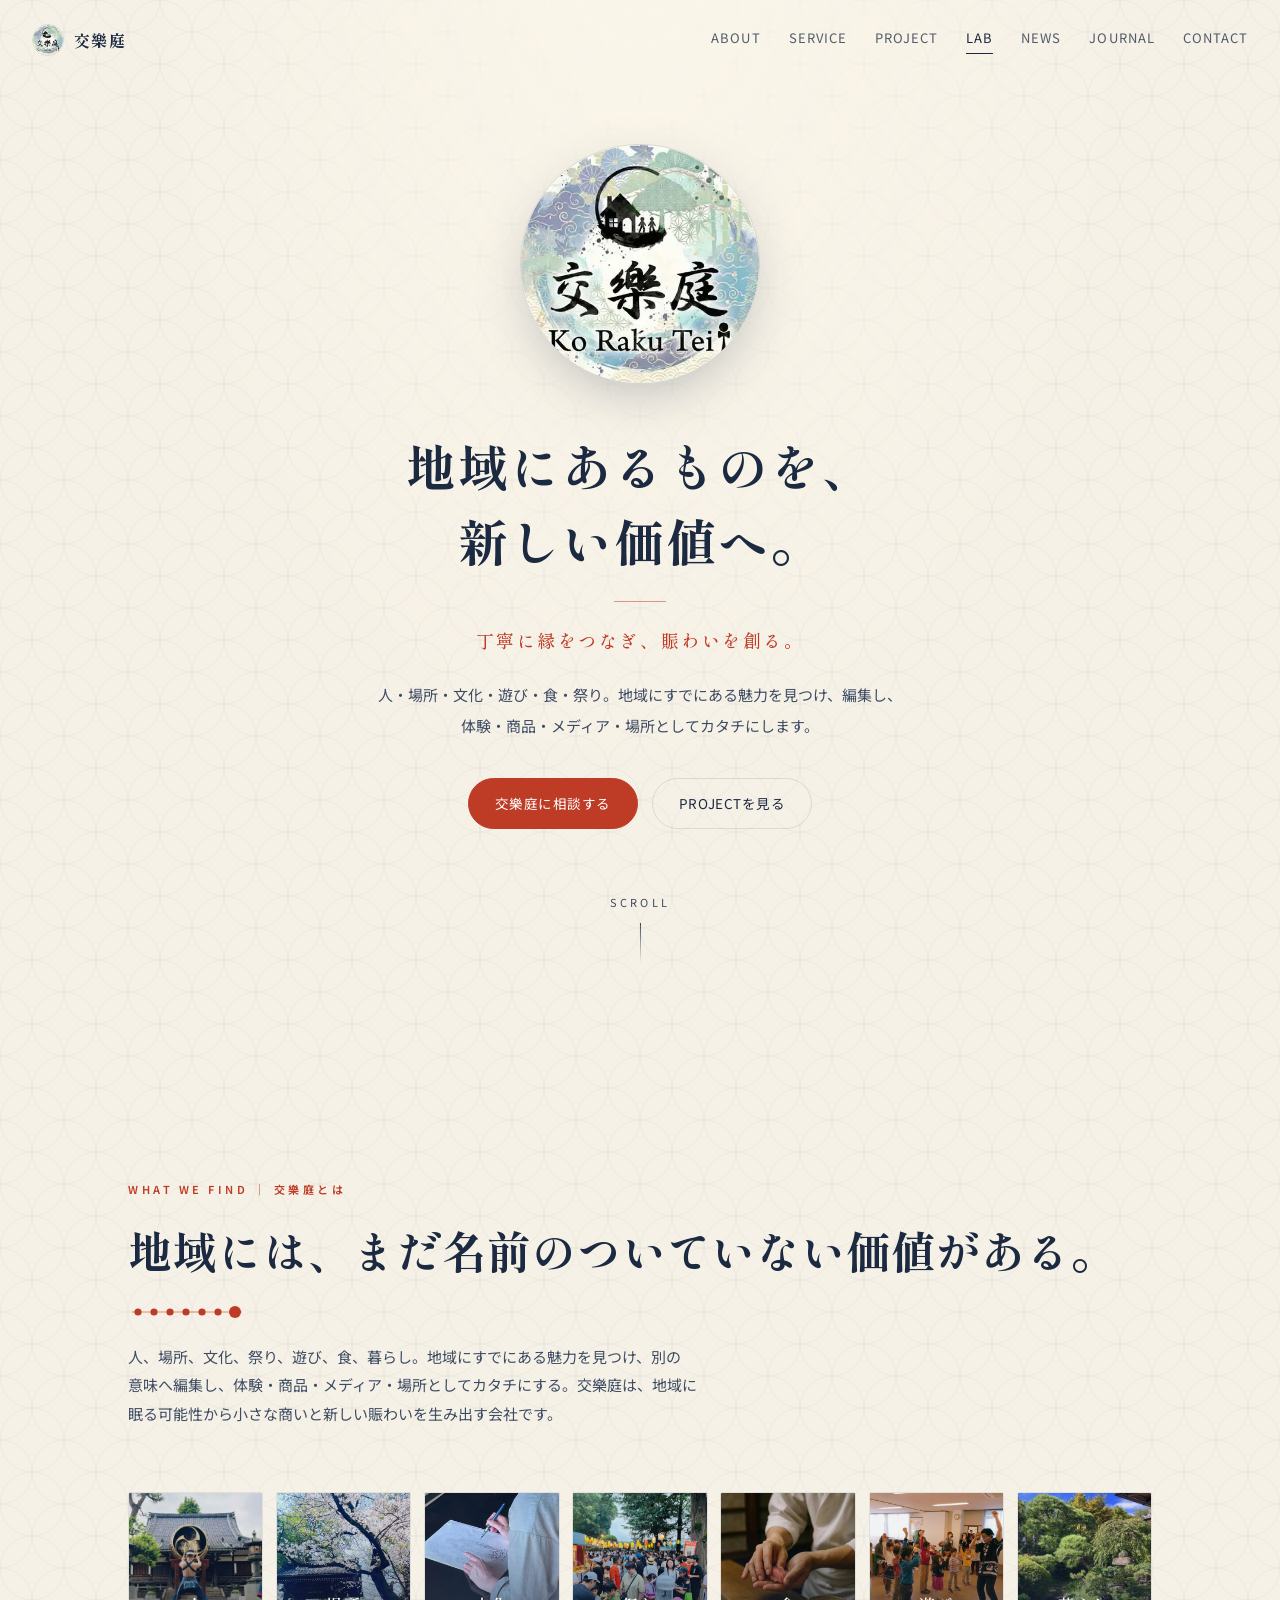
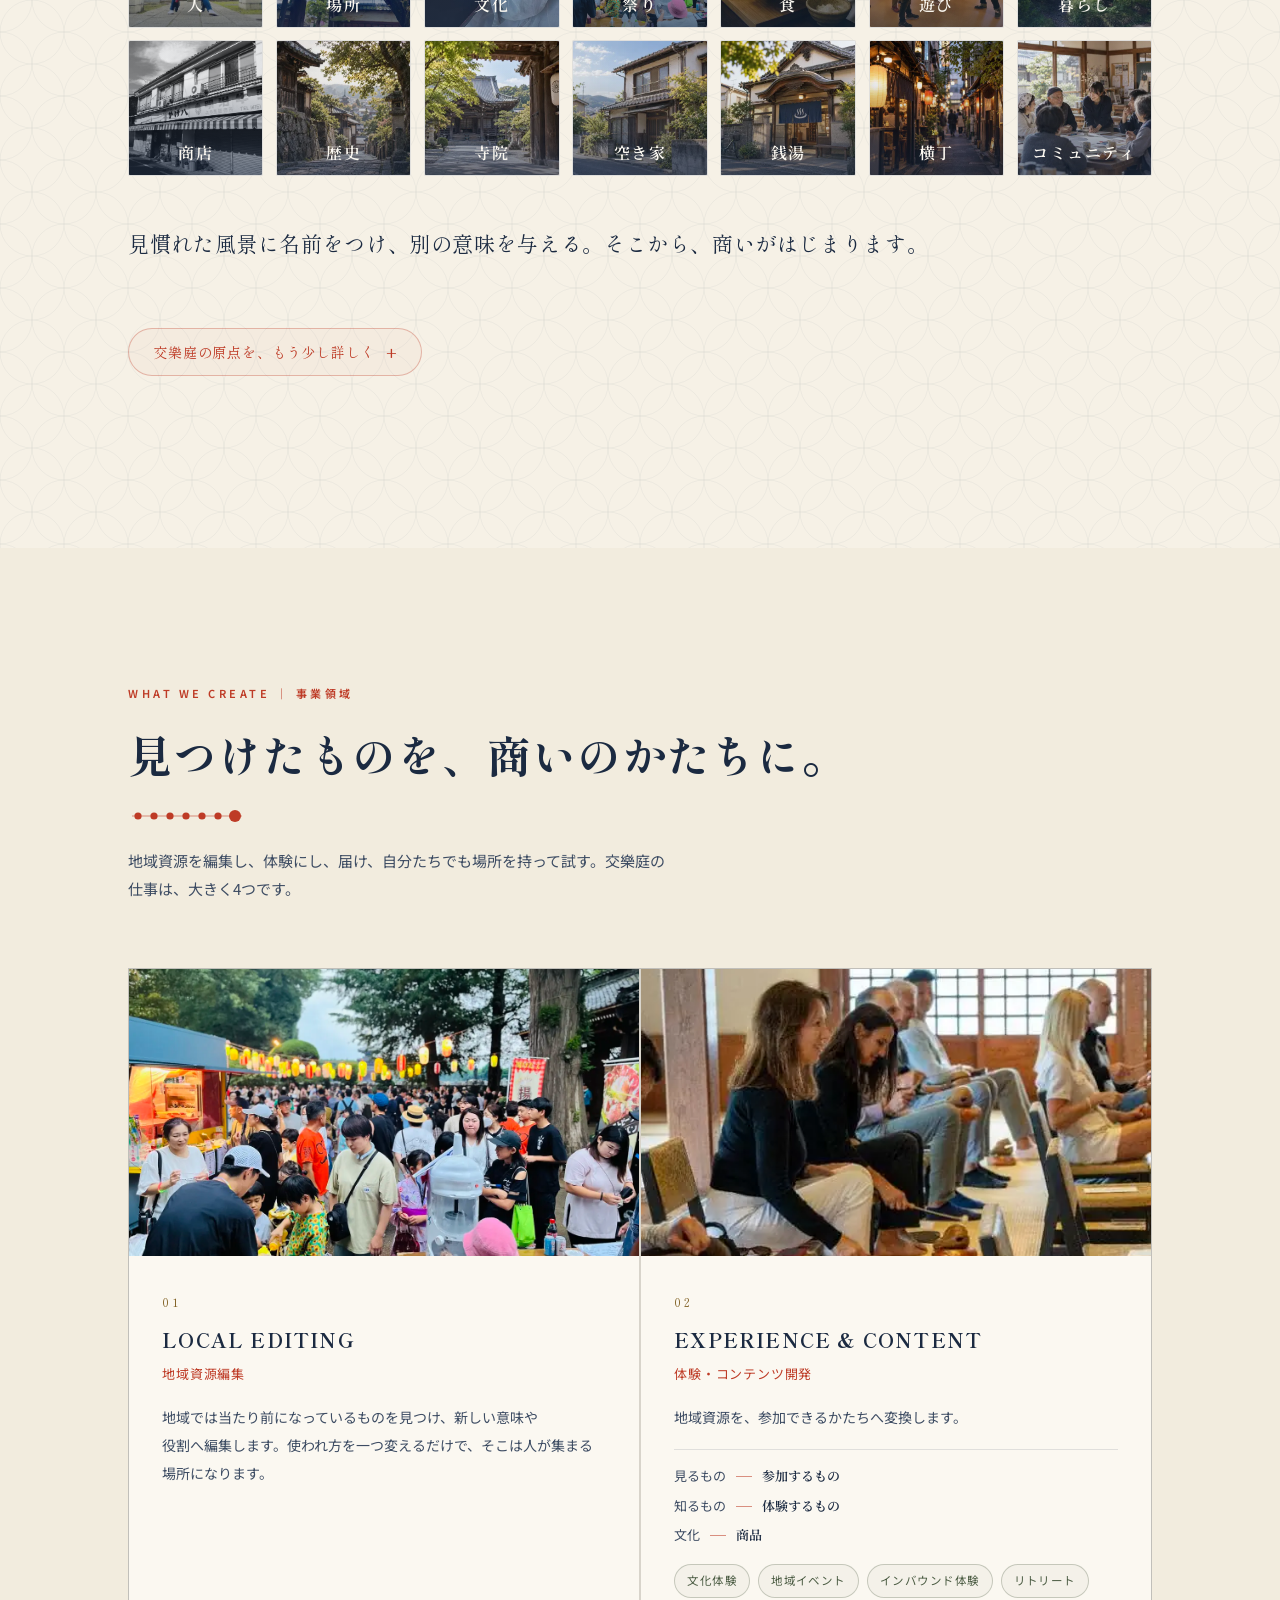
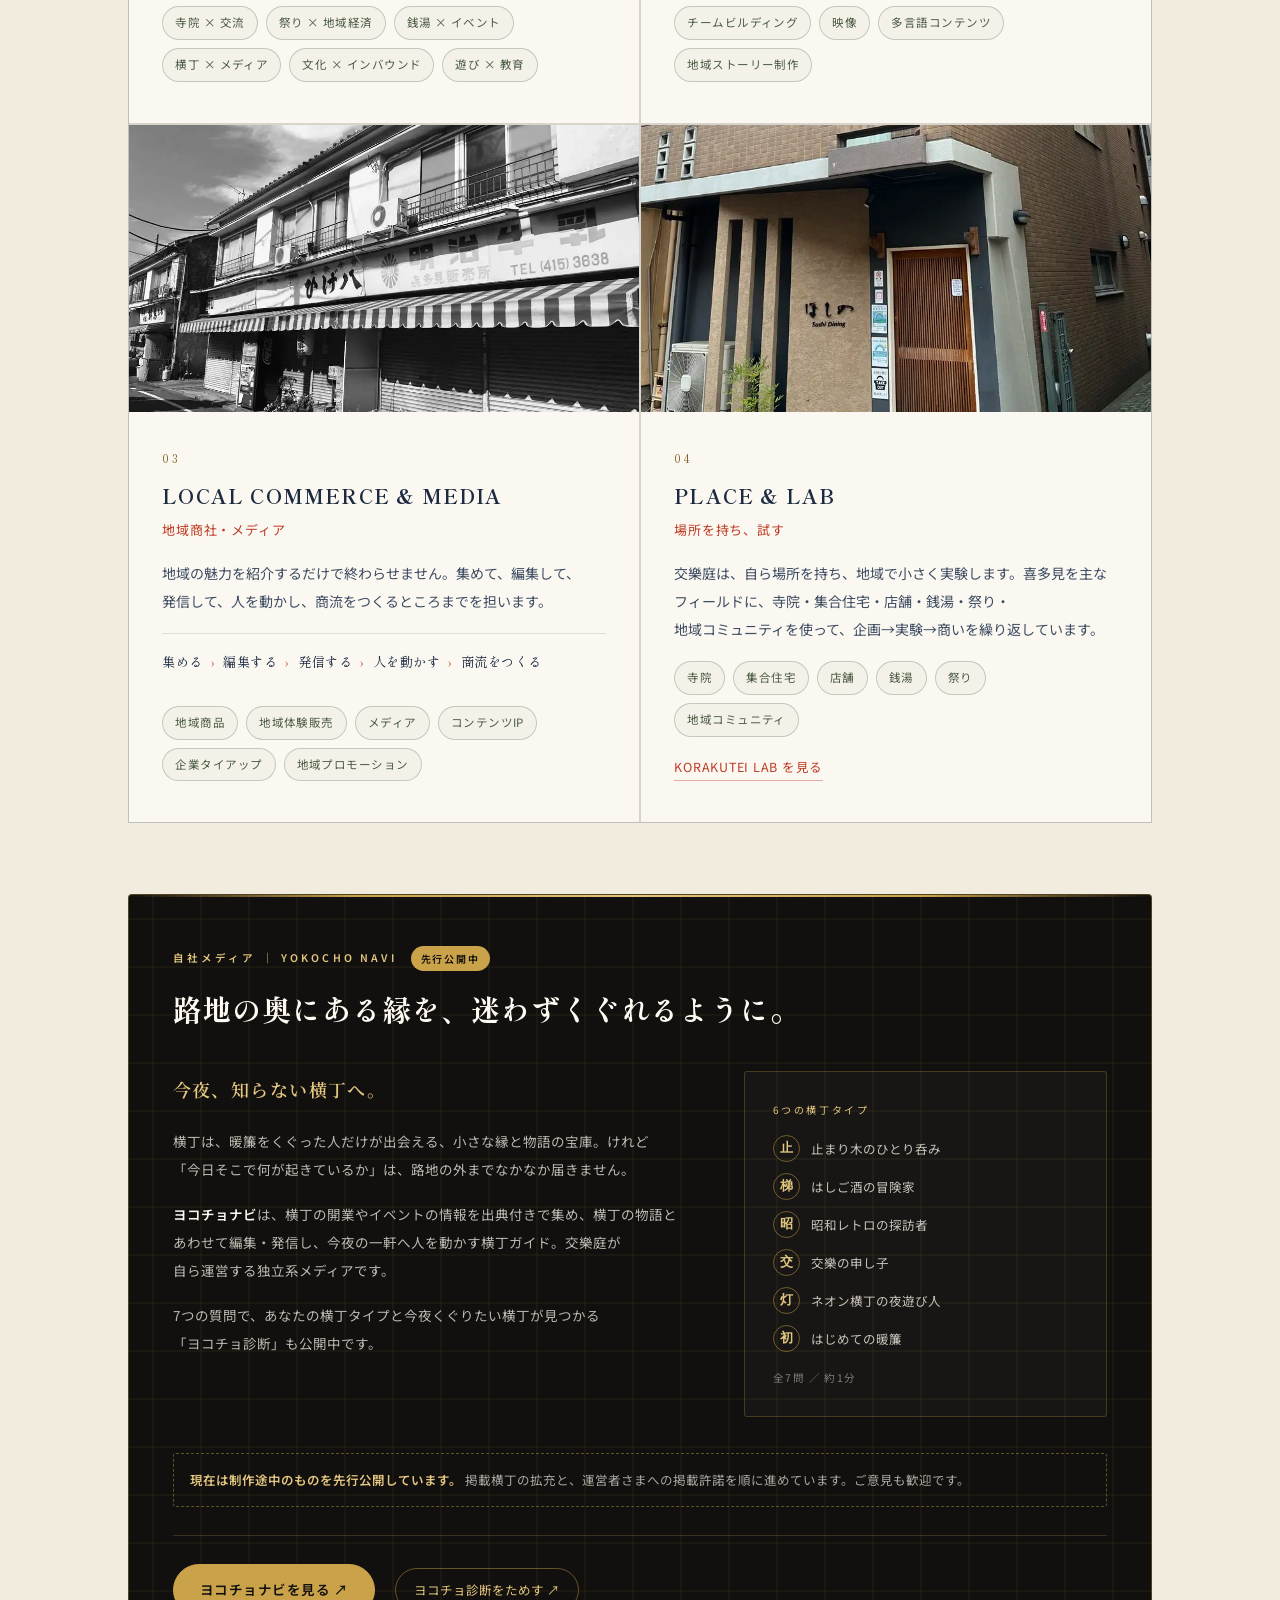
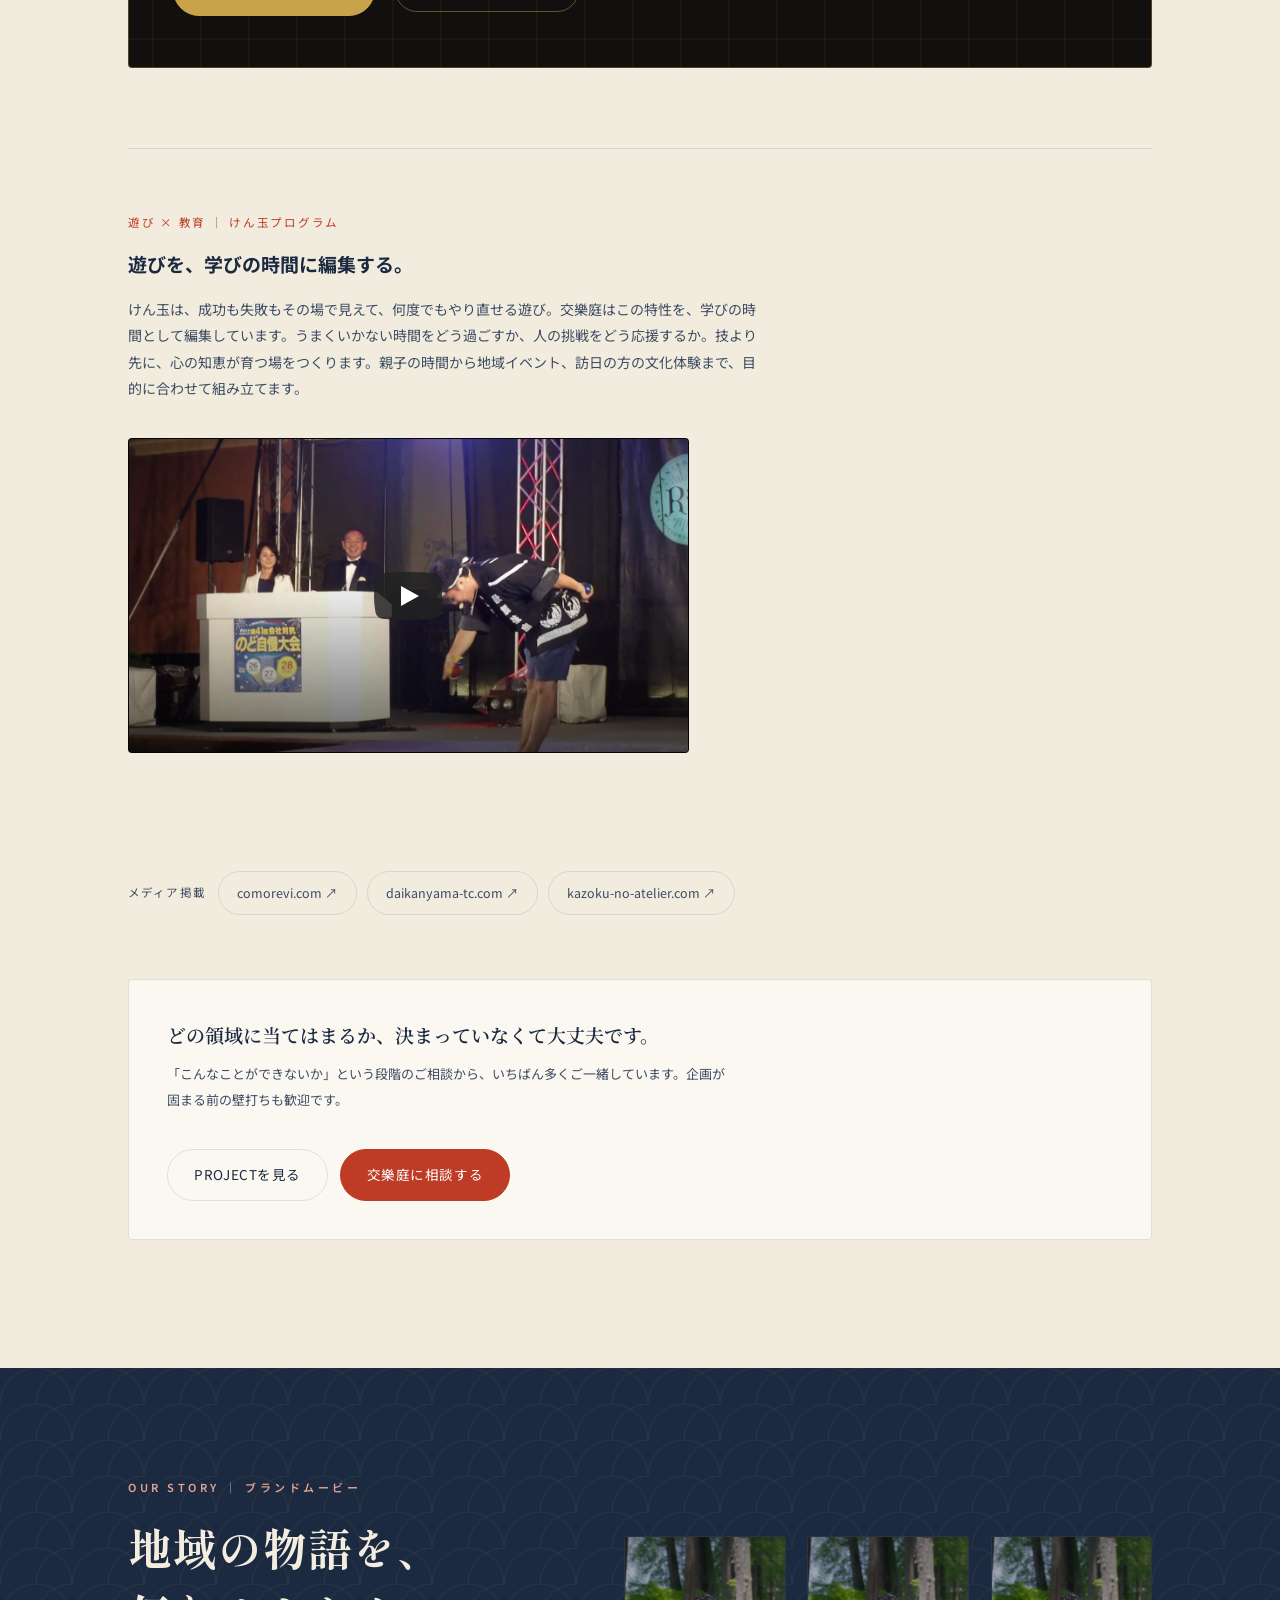
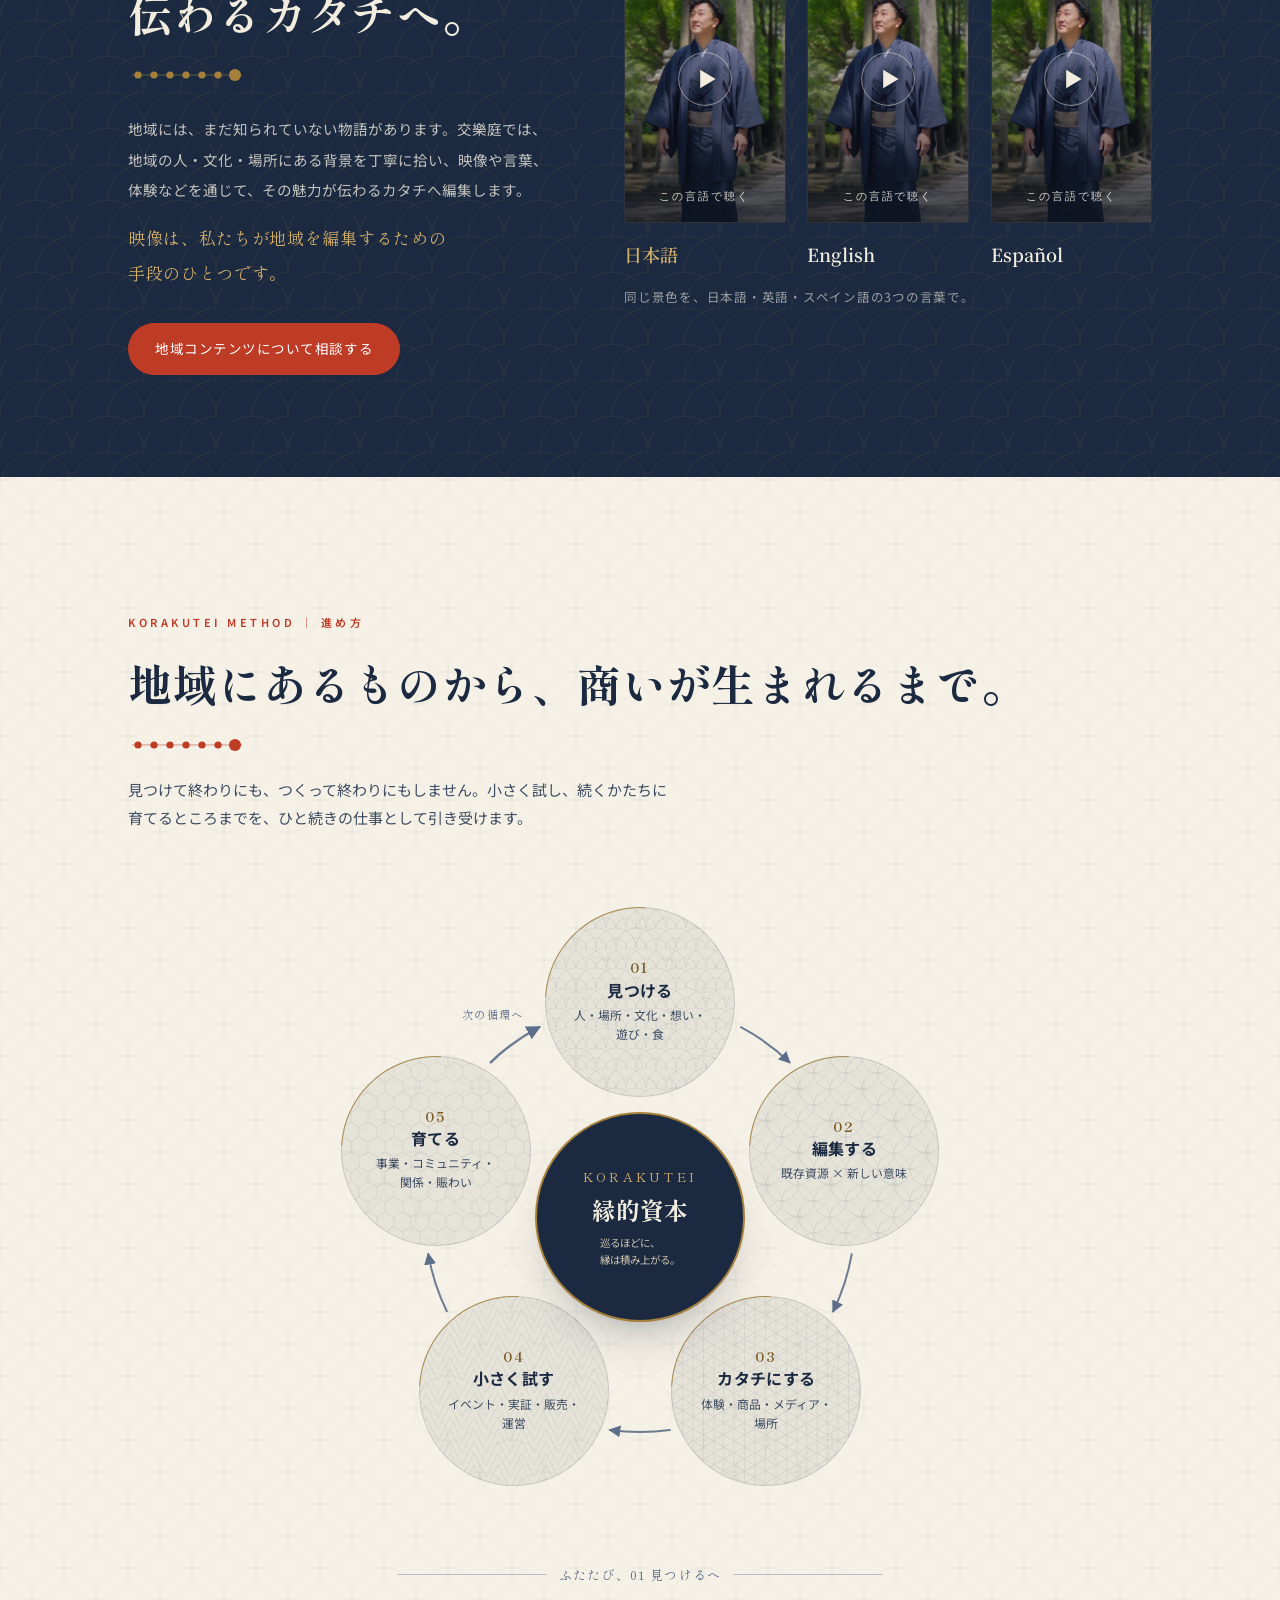
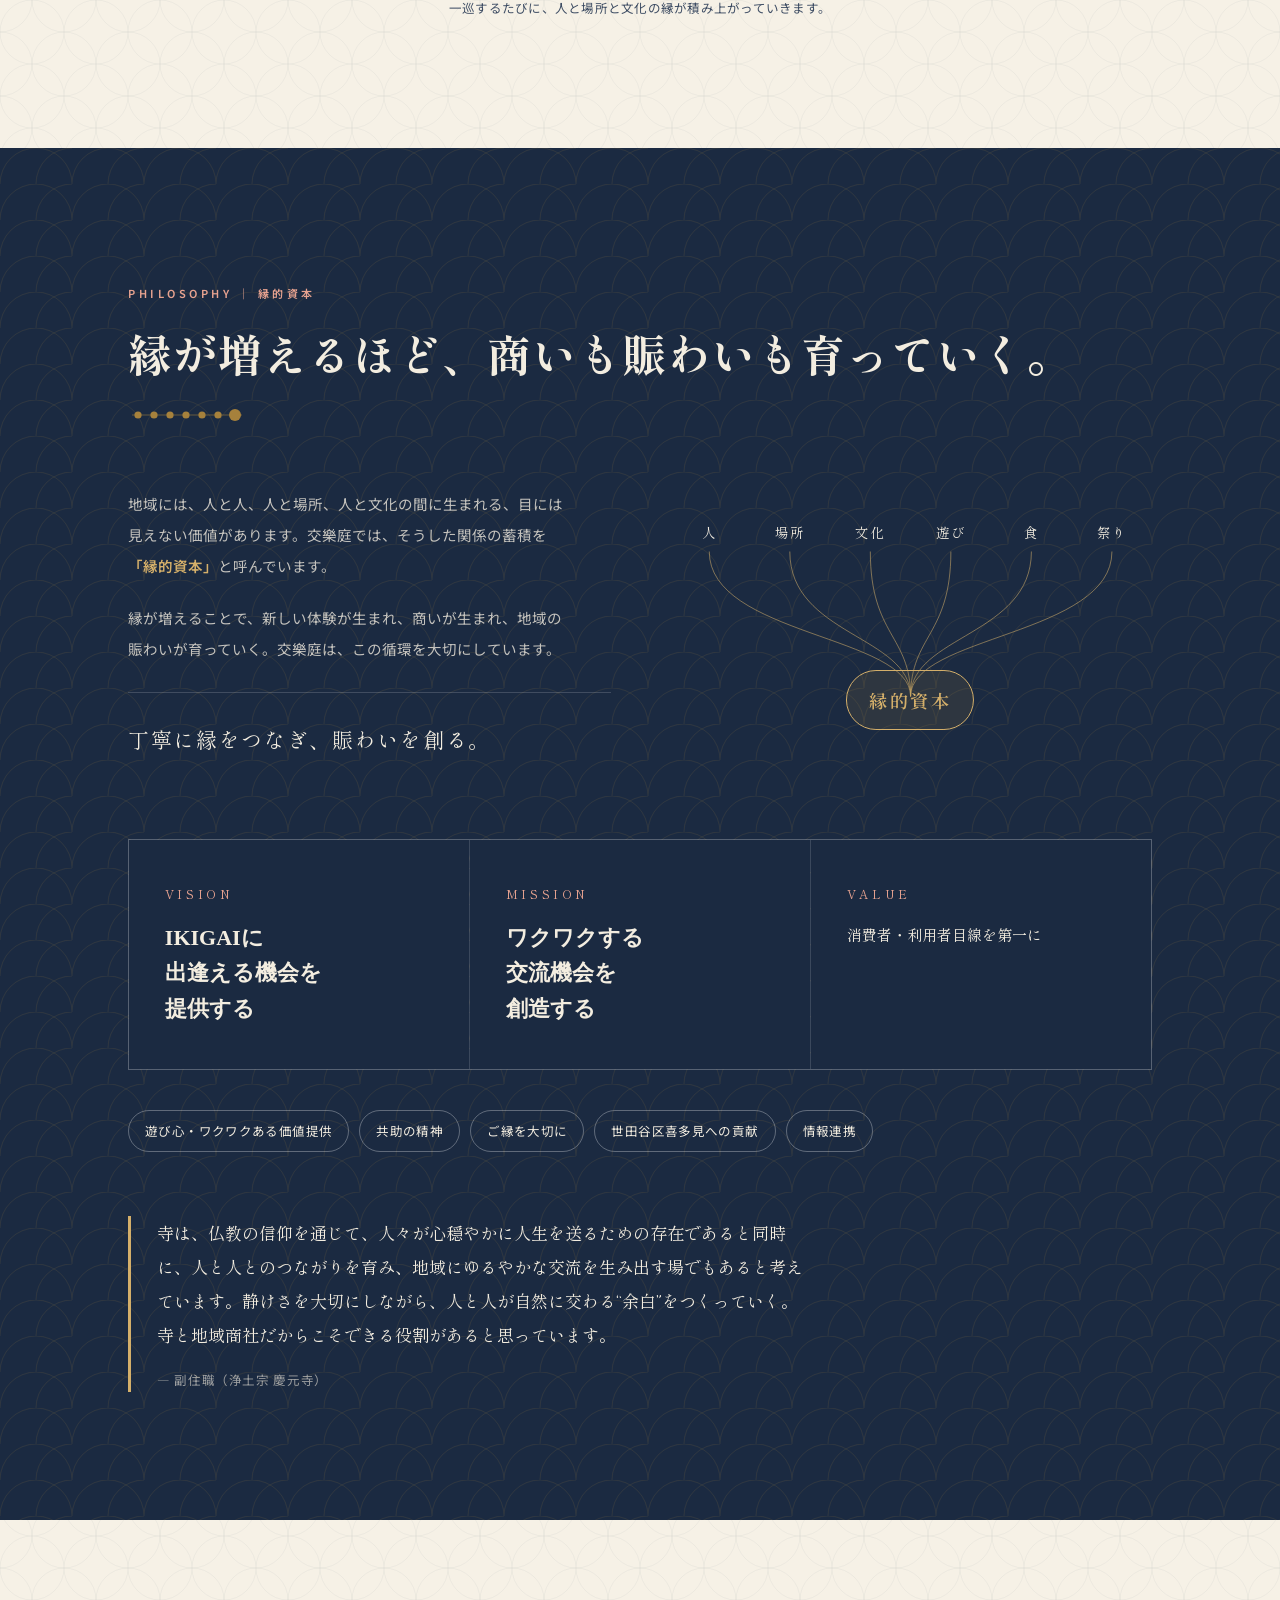
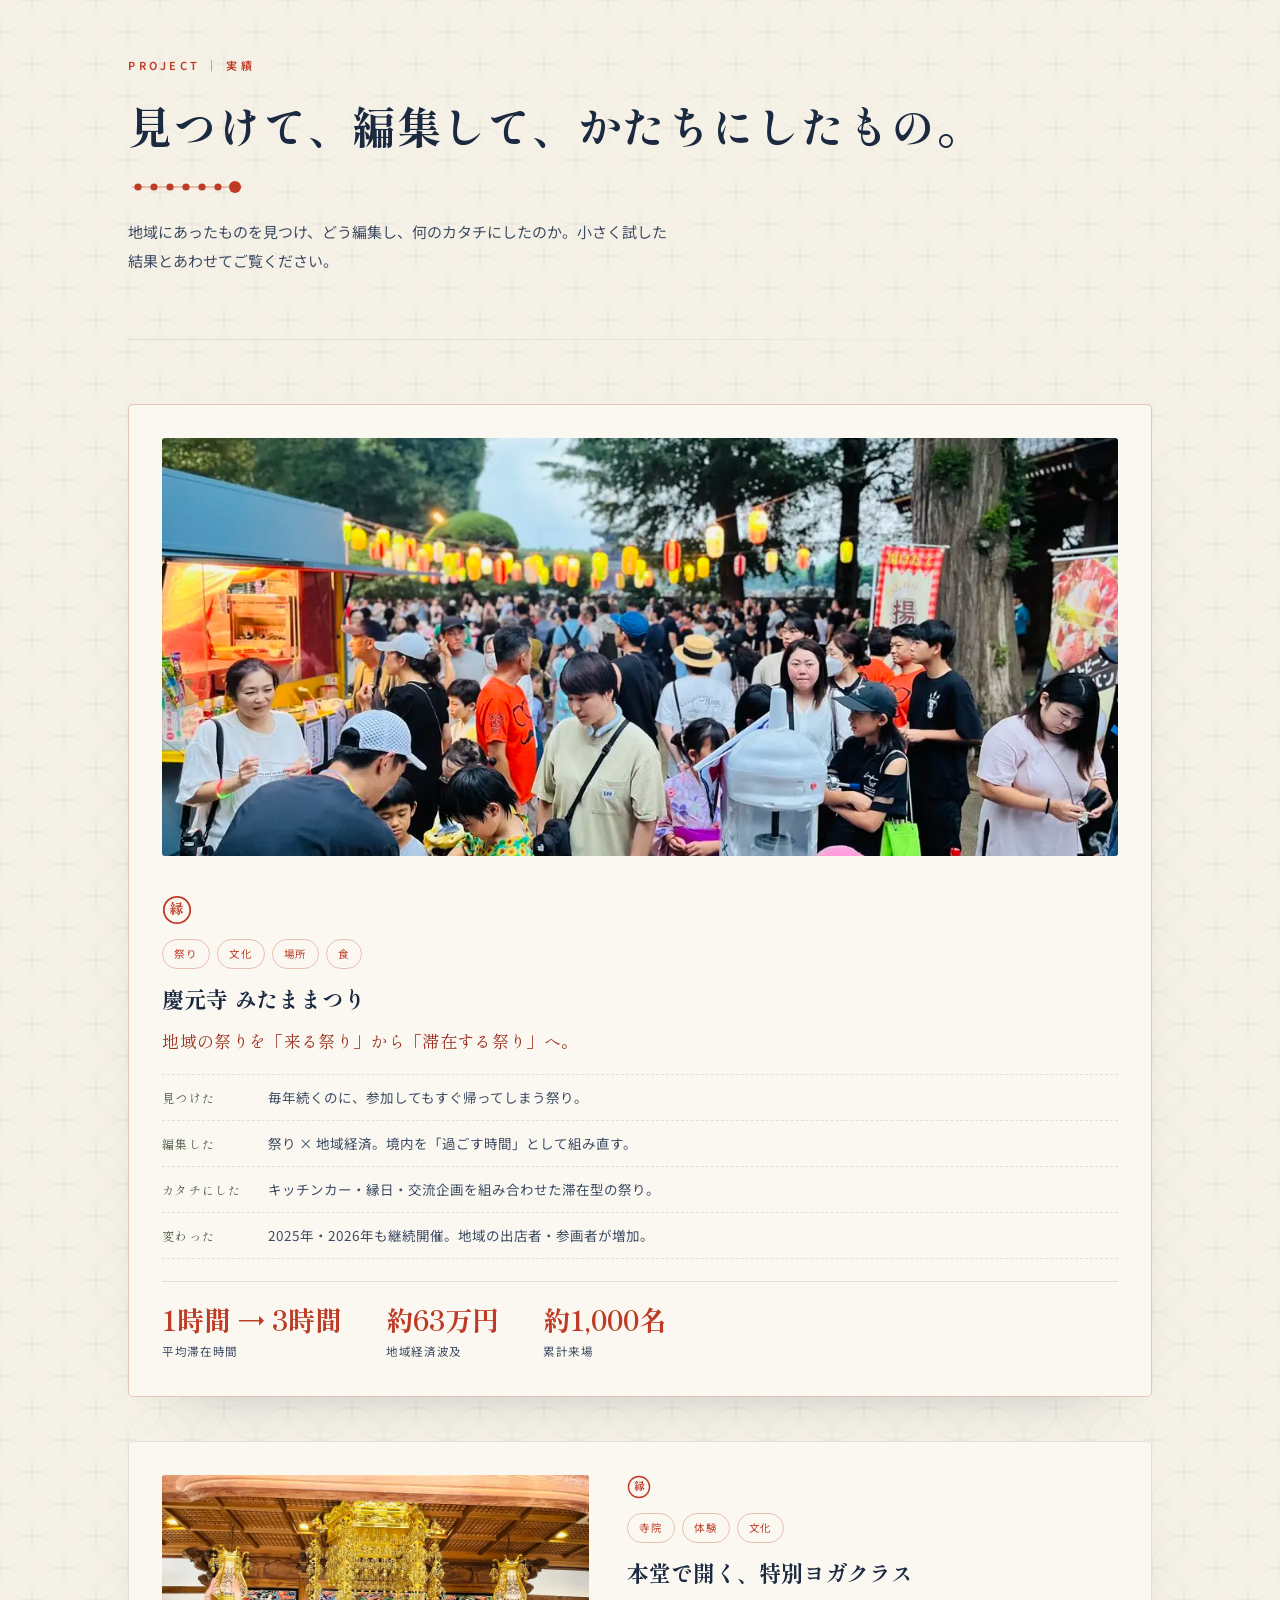
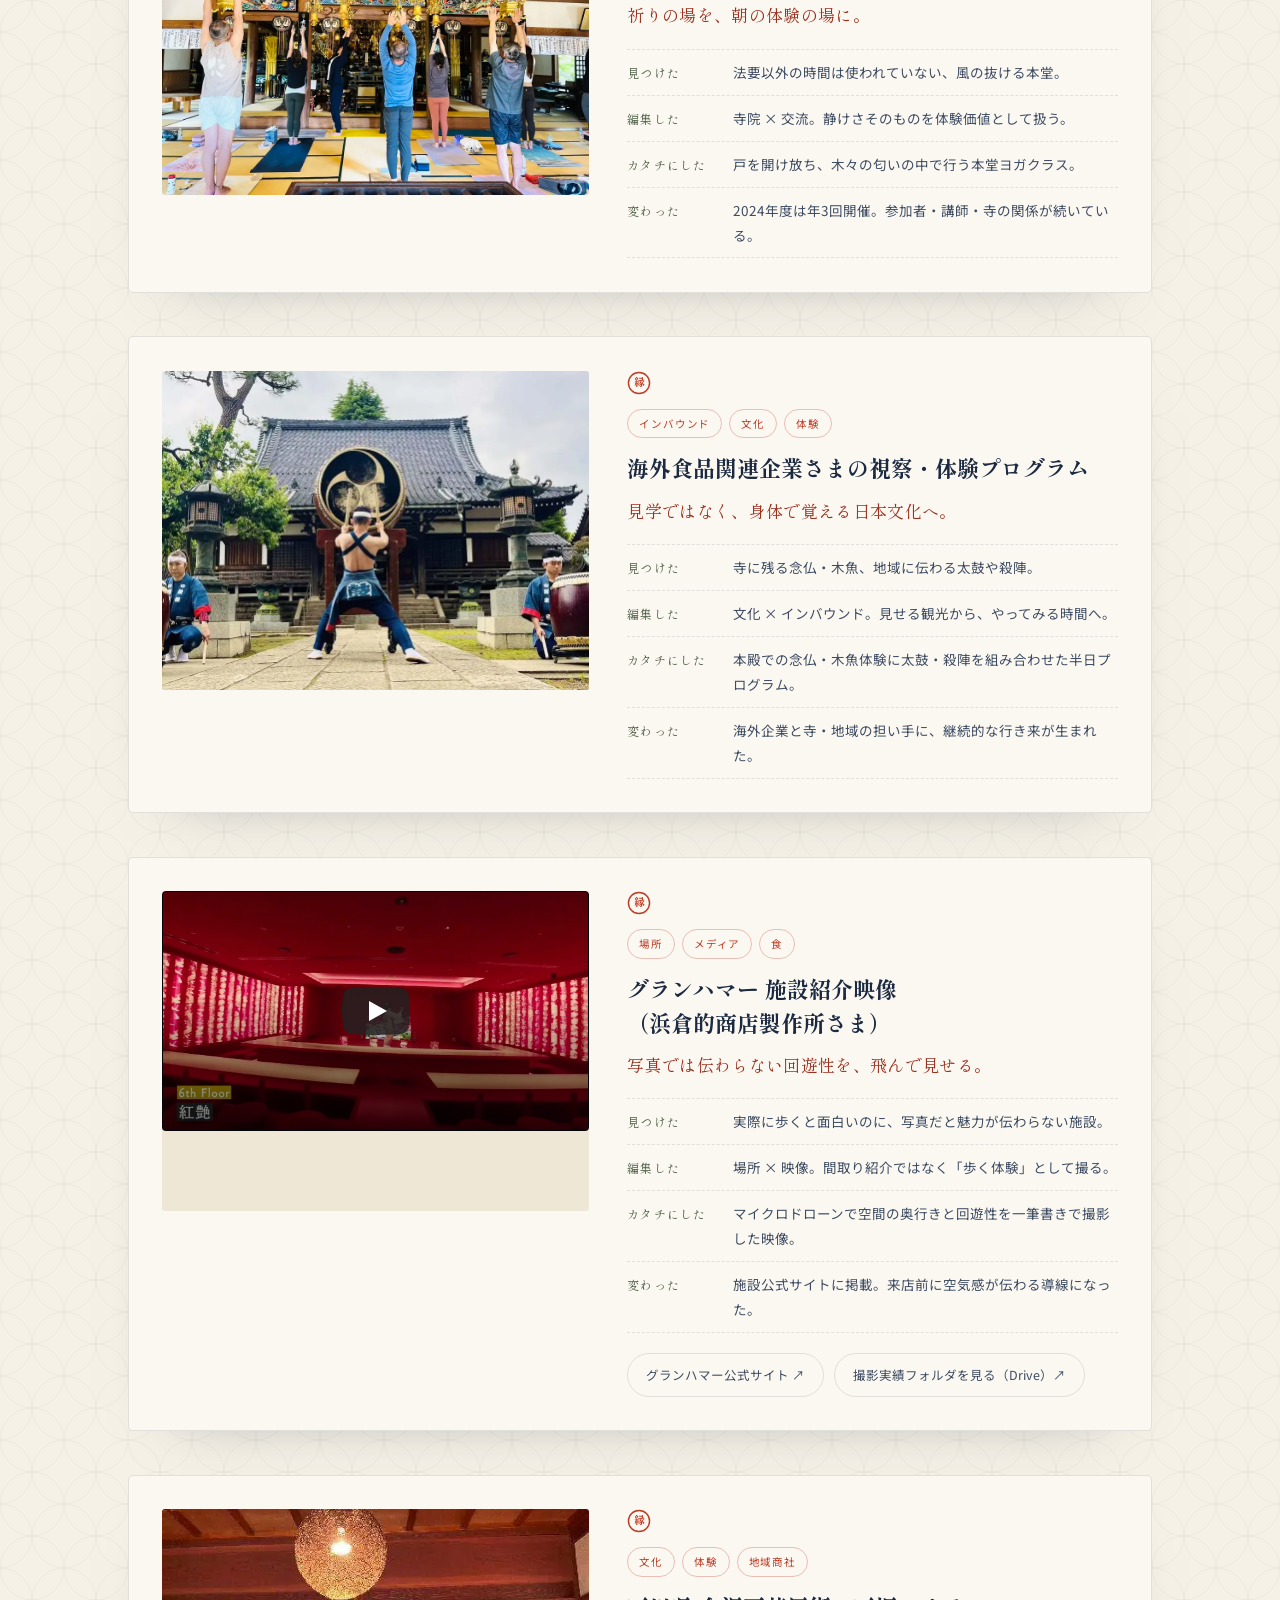
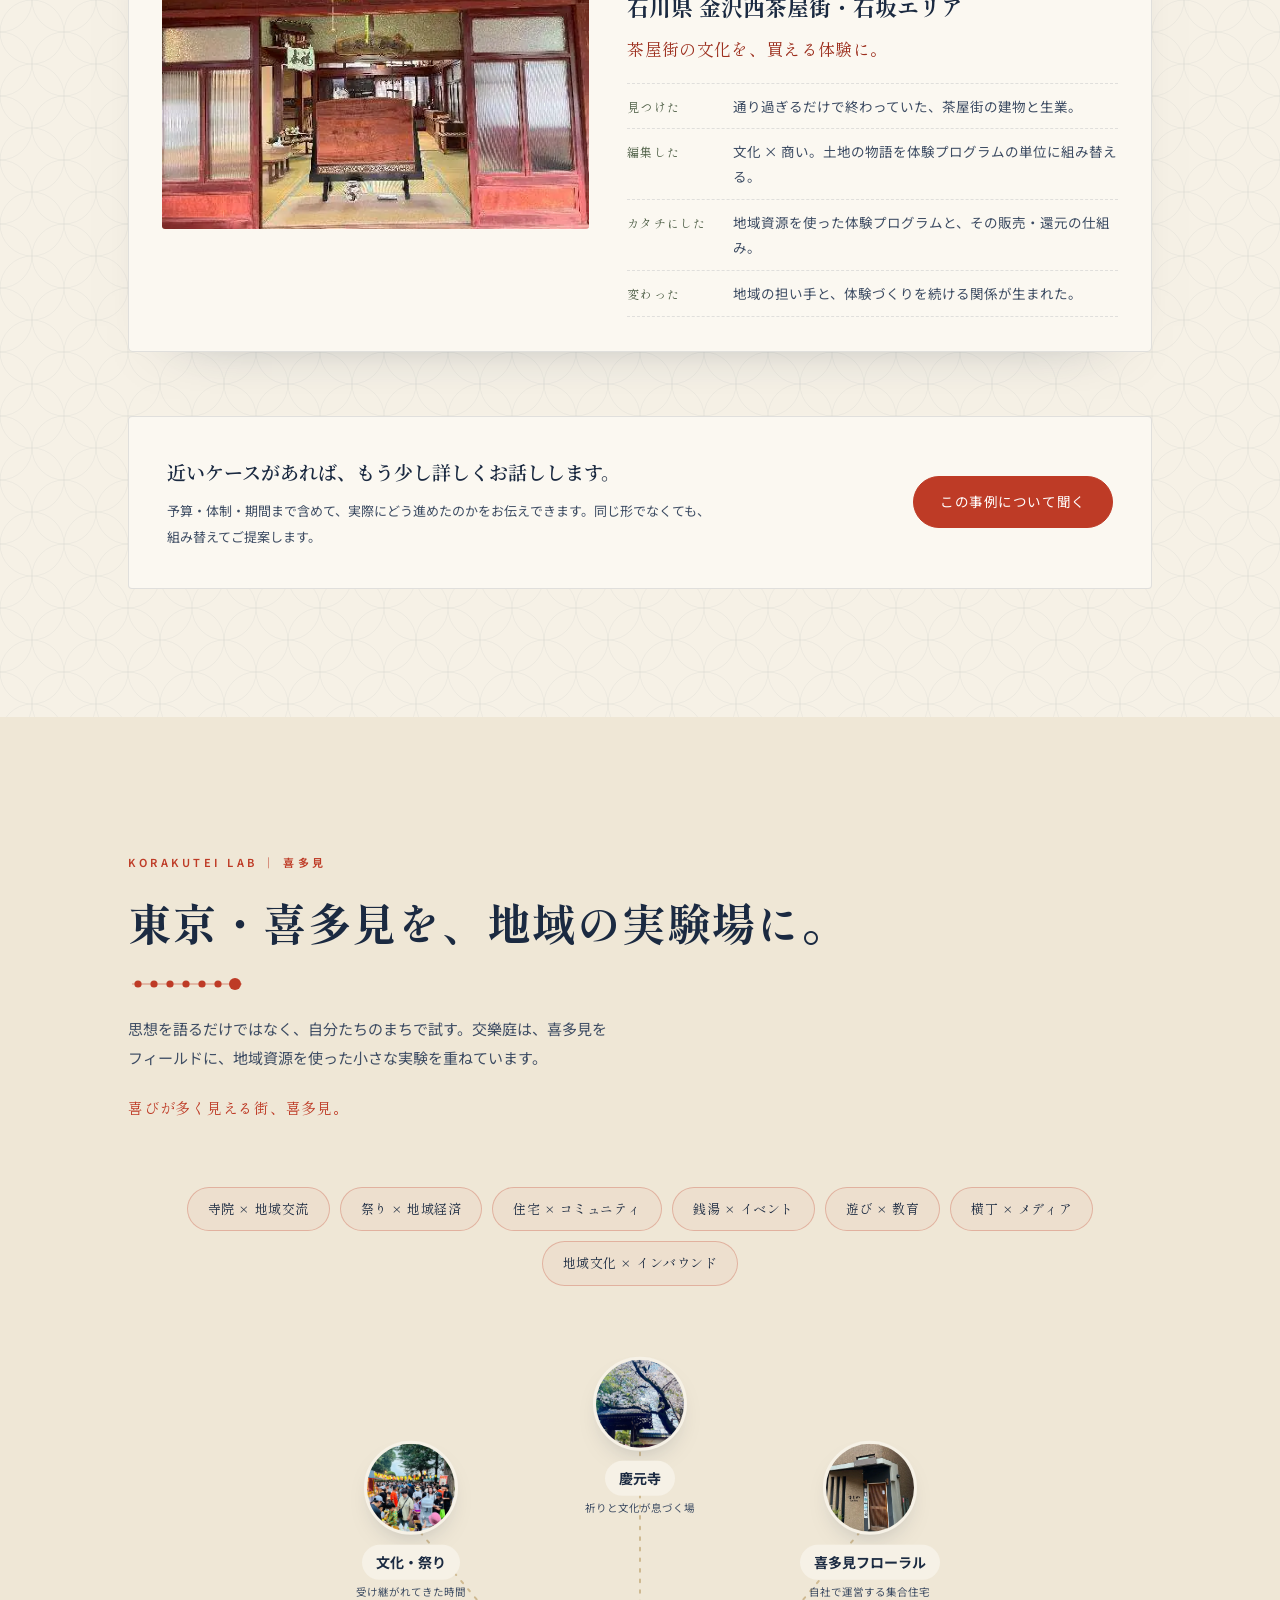
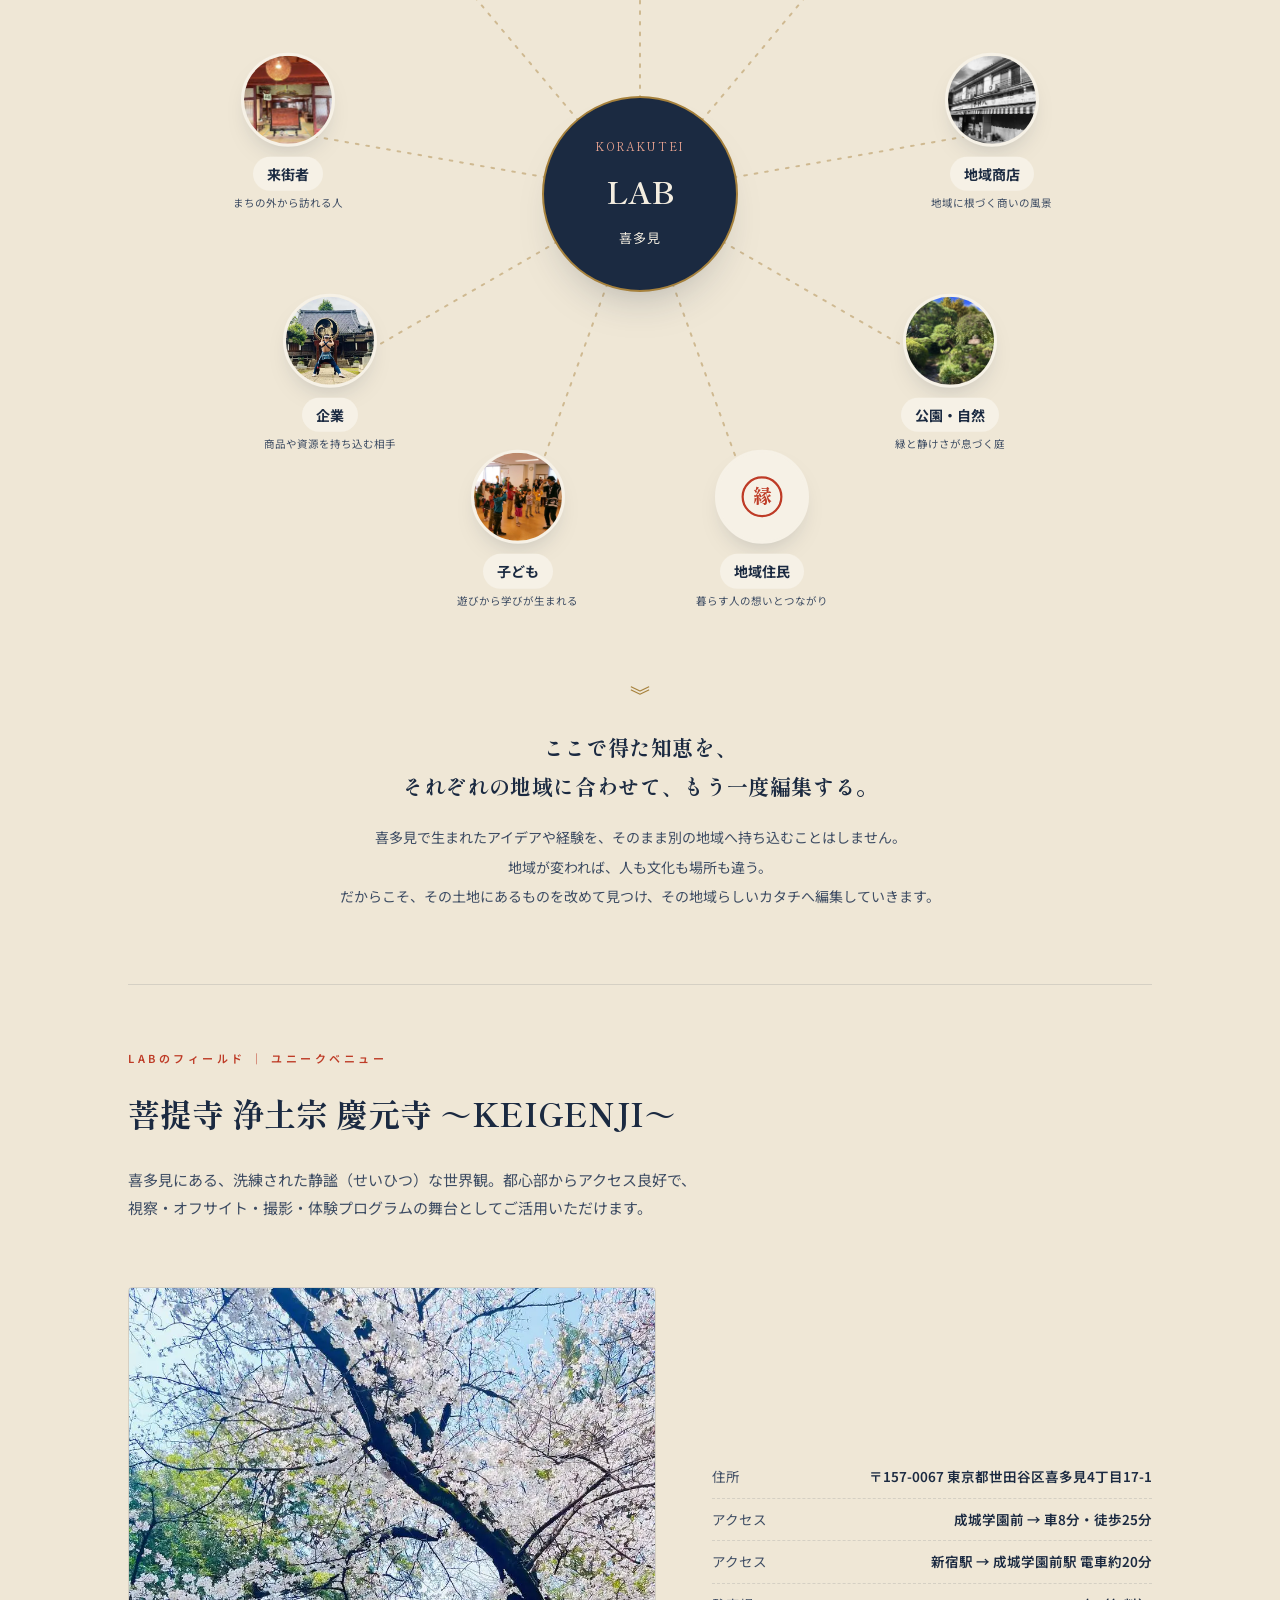
==== commit cbe95fb3: "NEWS欄を新設し、公式Instagram（@korakutei）を掲載 - 会社紹介の手前に NEWS「喜多見で、いま動いていること。」を追加   - 2027春 お寺のおしごとフェス プレ版（準備" ====
--- a/index.html
+++ b/index.html
@@ -47,6 +47,7 @@
   "sameAs": [
     "https://note.com/korakutei29",
     "https://www.youtube.com/@korakuteiyuji1863",
+    "https://www.instagram.com/korakutei/",
     "https://korakutei.github.io/yokocho-media/"
   ]
 }
@@ -82,6 +83,7 @@
     <a href="#service">SERVICE</a>
     <a href="#project">PROJECT</a>
     <a href="#lab">LAB</a>
+    <a href="#news">NEWS</a>
     <a href="https://note.com/korakutei29" target="_blank" rel="noopener">JOURNAL</a>
     <a href="#contact" class="nav-contact">CONTACT</a>
   </nav>
@@ -1016,6 +1018,37 @@
 </section>
 
 <!-- ==========================================================
+     NEWS（いまの動き）
+     ・新しいものを上に。3〜5件を目安に、古いものは消してよい
+     ・構想・準備中のものは必ず「準備中」ラベルを付け、確定事項と分ける
+     ========================================================== -->
+<section class="sec news-sec reveal" id="news" data-marie="交樂庭の、いまの動きだよ。Instagramもはじまったんだ。">
+  <div class="wrap">
+    <div class="sec-head">
+      <span class="eyebrow">NEWS ｜ いまの動き</span>
+      <h2>喜多見で、<br class="br-sp">いま動いていること。</h2>
+    </div>
+    <ul class="news-list stagger">
+      <li class="news-item">
+        <div class="news-meta"><time datetime="2027">2027.春</time><span class="news-tag is-plan">準備中</span></div>
+        <div class="news-body">
+          <h3>慶元寺で「お寺のおしごとフェス」プレ版を準備しています。</h3>
+          <p>お寺にある仕事や文化を、見て、ふれて、体験する小さな催しです。日程・内容が決まりしだい、こことInstagramでお知らせします。</p>
+        </div>
+      </li>
+      <li class="news-item">
+        <div class="news-meta"><time datetime="2026-10">2026.10</time><span class="news-tag">SNS</span></div>
+        <div class="news-body">
+          <h3>交樂庭の公式Instagramをはじめました。</h3>
+          <p>次大夫堀公園の古民家、子どもの遊び場、竹林など。喜多見に残る暮らしの記憶を、短い縦型の映像で少しずつ紹介しています。</p>
+          <a class="ext-link" href="https://www.instagram.com/korakutei/" target="_blank" rel="noopener">Instagram @korakutei を見る ↗</a>
+        </div>
+      </li>
+    </ul>
+  </div>
+</section>
+
+<!-- ==========================================================
      08 私たち（代表・会社概要）
      ========================================================== -->
 <section class="sec reveal company-sec" id="company" data-marie="代表の浦野さんと、わたしのこと。交樂庭の“私たち”を紹介するね。">
@@ -1070,6 +1103,7 @@
       <div class="company-row"><dt>Email</dt><dd><a href="mailto:korakutei29@gmail.com">korakutei29@gmail.com</a></dd></div>
       <div class="company-row"><dt>Website</dt><dd><a href="https://korakutei.github.io/korakutei-site/" target="_blank" rel="noopener">korakutei.github.io/korakutei-site</a></dd></div>
       <div class="company-row"><dt>JOURNAL</dt><dd><a href="https://note.com/korakutei29" target="_blank" rel="noopener">note.com/korakutei29 ↗</a></dd></div>
+      <div class="company-row"><dt>Instagram</dt><dd><a href="https://www.instagram.com/korakutei/" target="_blank" rel="noopener">@korakutei ↗</a></dd></div>
     </dl>
   </div>
 </section>
@@ -1238,6 +1272,7 @@
     <div class="closing">地域にあるものを、新しい価値へ。<br>丁寧に縁をつなぎ、賑わいを創る。</div>
     <a class="mail" href="mailto:korakutei29@gmail.com">korakutei29@gmail.com</a>
     <div class="footer-note"><a class="ext-link" href="https://note.com/korakutei29" target="_blank" rel="noopener">JOURNAL ｜ note で日々の実験を綴っています ↗</a></div>
+    <div class="footer-note"><a class="ext-link" href="https://www.instagram.com/korakutei/" target="_blank" rel="noopener">INSTAGRAM ｜ 喜多見の暮らしを短い映像で ↗</a></div>
     <div class="fine">合同会社交樂庭 ／ KO RAKU TEI</div>
   </div>
 </footer>
@@ -1268,8 +1303,9 @@
       <li><a href="#project"><span class="n">05</span><span class="ja">カタチにしたもの</span><span class="en">PROJECT</span></a></li>
       <li><a href="#lab"><span class="n">06</span><span class="ja">わたしのまち、喜多見</span><span class="en">LAB</span></a></li>
       <li><a href="#vision"><span class="n">07</span><span class="ja">喜多見で目指していること</span><span class="en">VISION</span></a></li>
-      <li><a href="#company"><span class="n">08</span><span class="ja">交樂庭の人たち</span><span class="en">WHO WE ARE</span></a></li>
-      <li><a href="#consult"><span class="n">09</span><span class="ja">こんな相談から</span><span class="en">HOW WE WORK</span></a></li>
+      <li><a href="#news"><span class="n">08</span><span class="ja">いまの動き</span><span class="en">NEWS</span></a></li>
+      <li><a href="#company"><span class="n">09</span><span class="ja">交樂庭の人たち</span><span class="en">WHO WE ARE</span></a></li>
+      <li><a href="#consult"><span class="n">10</span><span class="ja">こんな相談から</span><span class="en">HOW WE WORK</span></a></li>
     </ol>
     <a class="btn btn-primary marie-map-cta" href="#contact">交樂庭に相談する</a>
     <div class="marie-map-foot">
--- a/assets/css/style.css
+++ b/assets/css/style.css
@@ -2039,3 +2039,26 @@
   @media print{
     .marie-guide{display:none;}
   }
+
+/* ==========================================================
+   NEWS（いまの動き）2026/11 追加
+   ========================================================== */
+.news-sec{background:var(--bg);}
+.news-list{list-style:none;margin:0;padding:0;border-top:1px solid var(--paper-line);}
+.news-item{
+  display:grid;grid-template-columns:150px 1fr;gap:clamp(12px,3vw,40px);
+  padding:clamp(22px,3.5vw,32px) 0;border-bottom:1px solid var(--paper-line);
+}
+.news-meta{display:flex;flex-direction:column;gap:10px;align-items:flex-start;}
+.news-meta time{font-family:'Shippori Mincho',serif;font-size:18px;letter-spacing:.06em;color:var(--ink);}
+.news-tag{
+  display:inline-block;font-size:11px;letter-spacing:.12em;padding:3px 10px;
+  border:1px solid var(--moss);color:var(--moss);border-radius:2px;
+}
+.news-tag.is-plan{border-color:var(--vermillion);color:var(--vermillion);}
+.news-body h3{font-size:clamp(17px,2vw,20px);line-height:1.6;margin:0 0 8px;}
+.news-body p{margin:0 0 10px;color:var(--ink-soft);font-size:15px;}
+@media (max-width:560px){
+  .news-item{grid-template-columns:1fr;}
+  .news-meta{flex-direction:row;align-items:center;}
+}
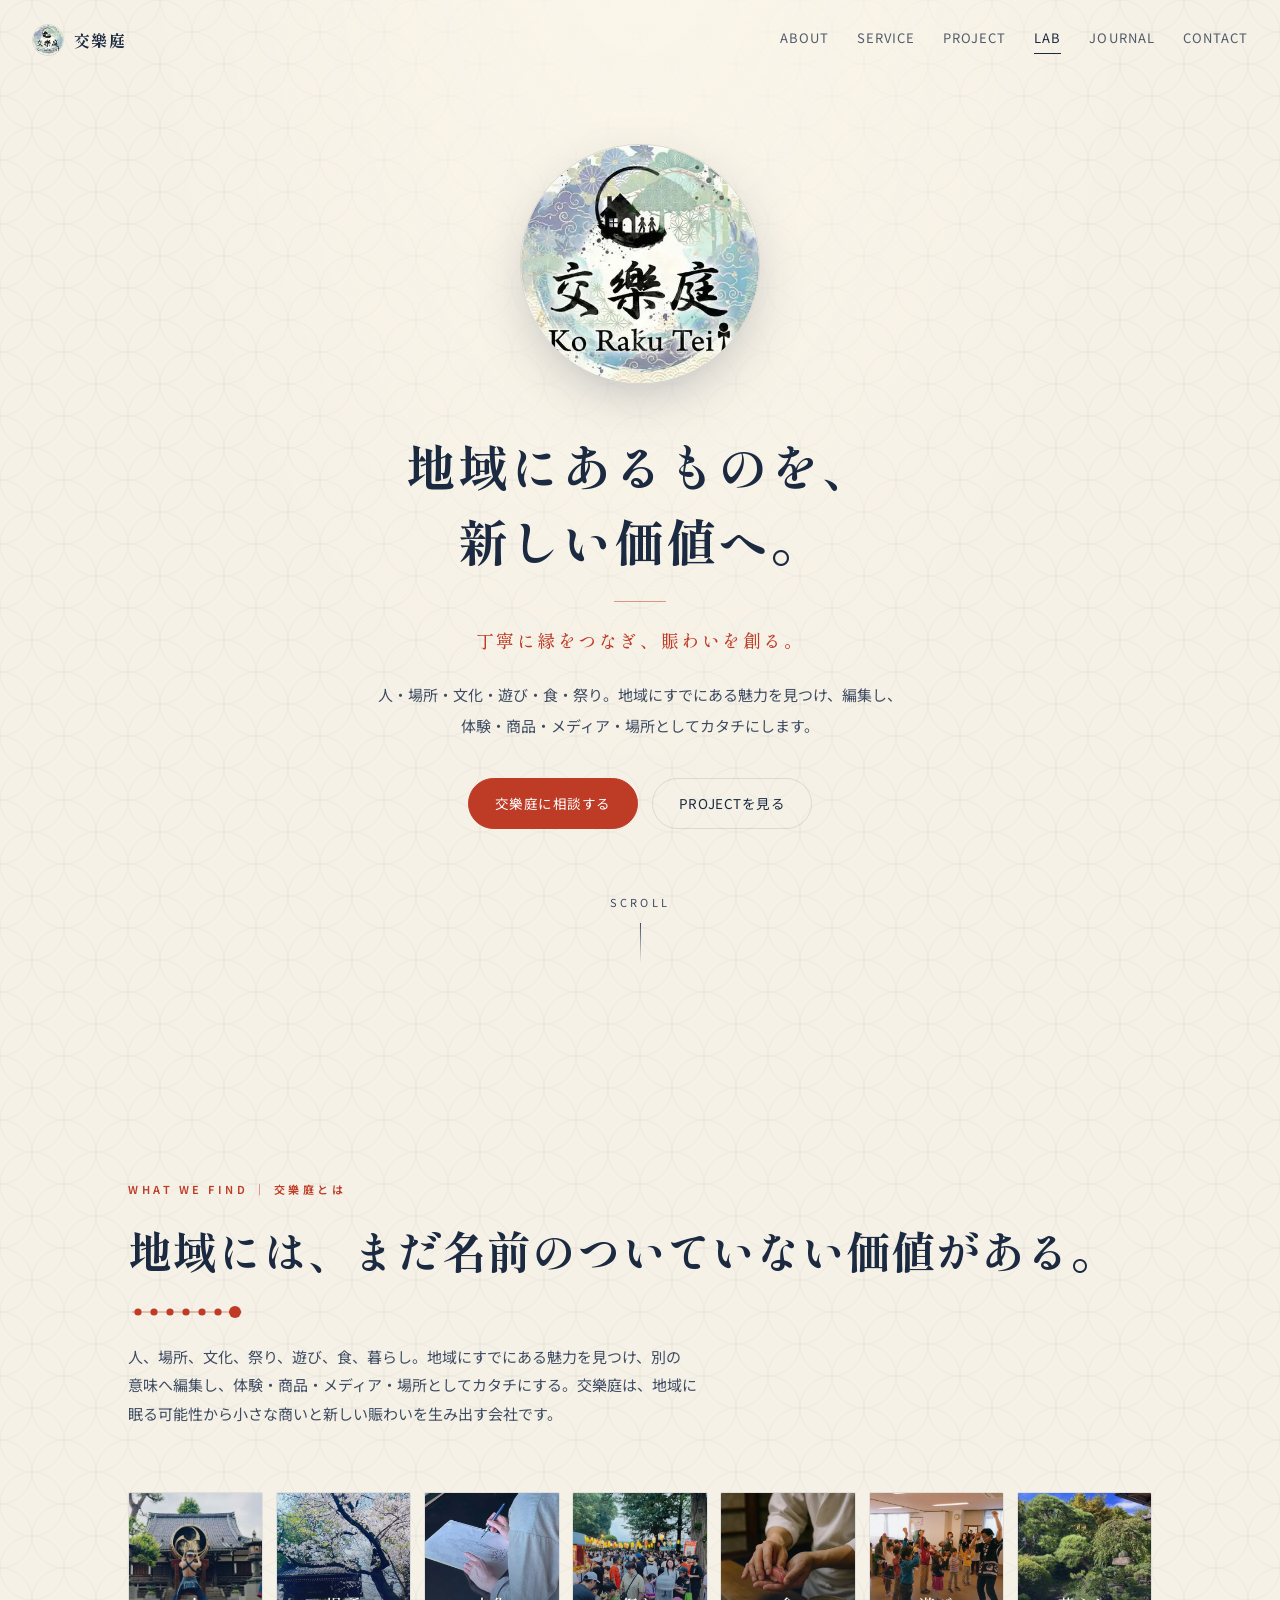
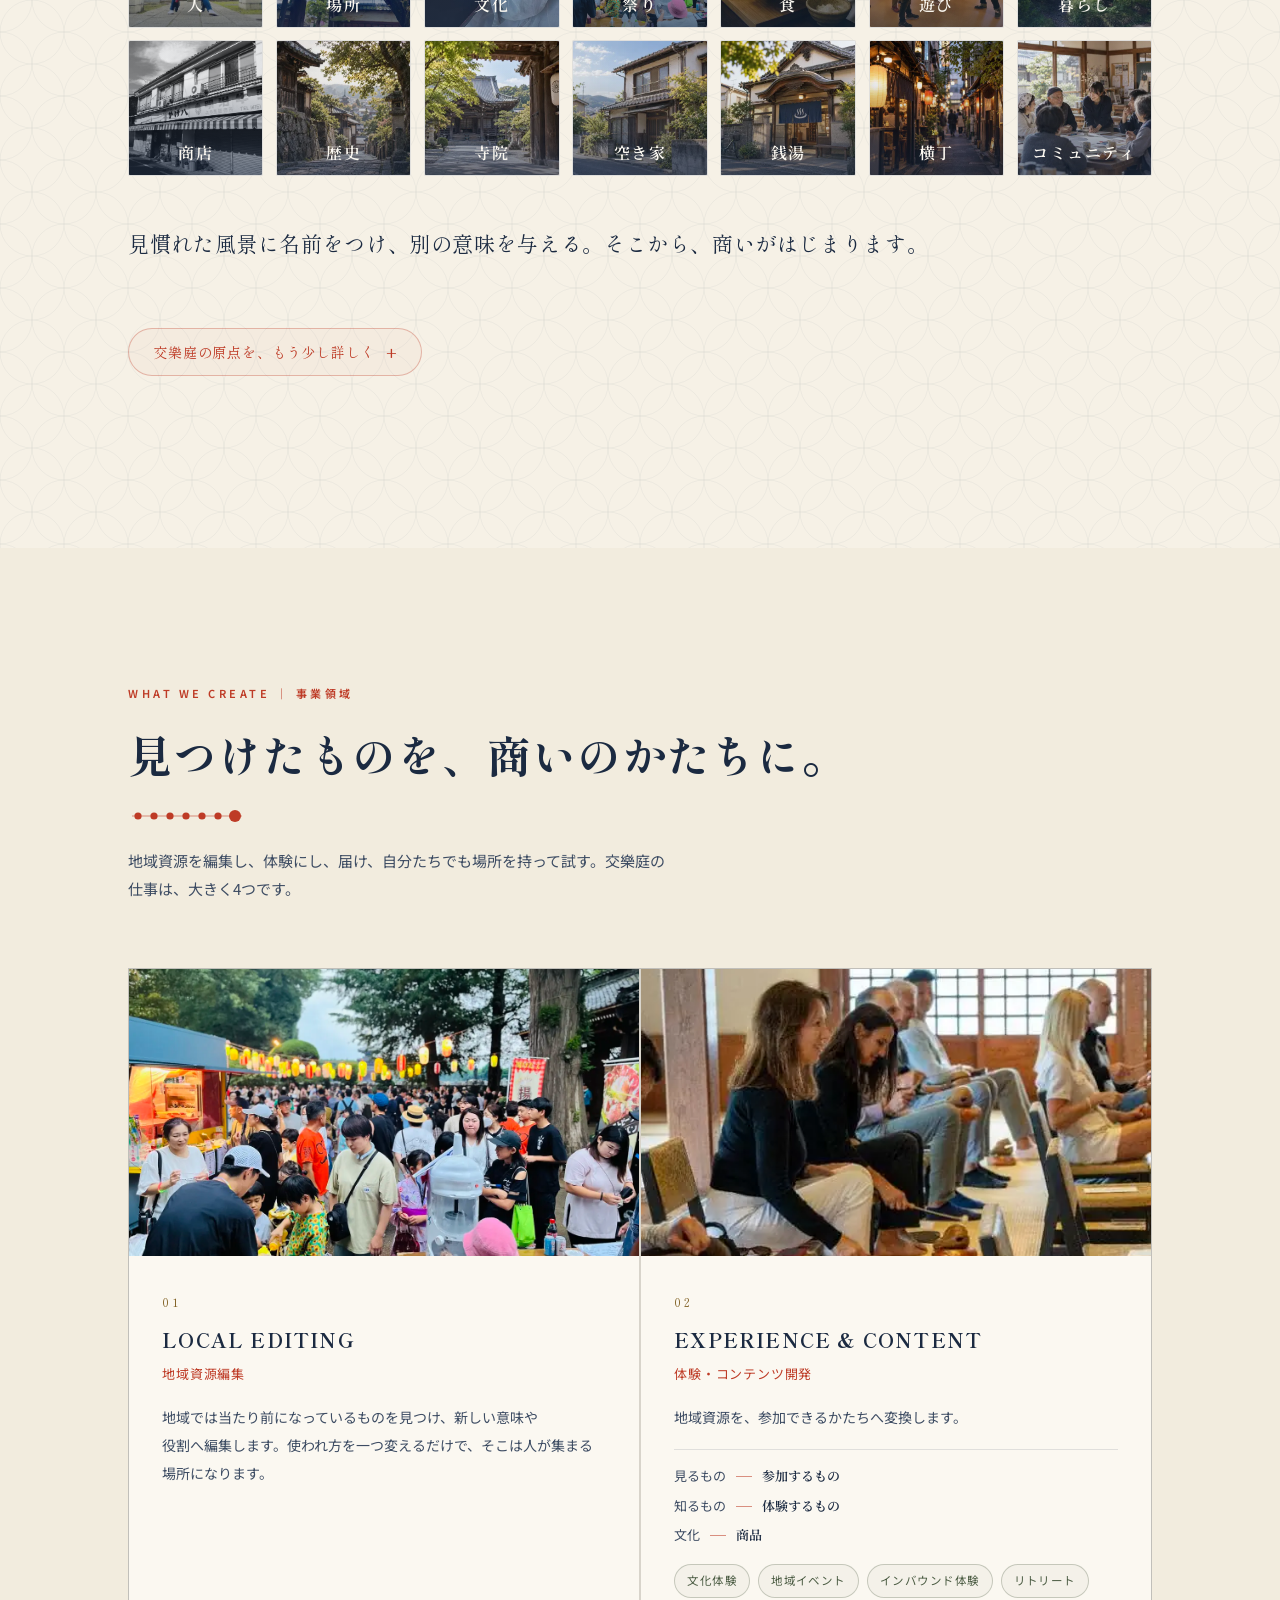
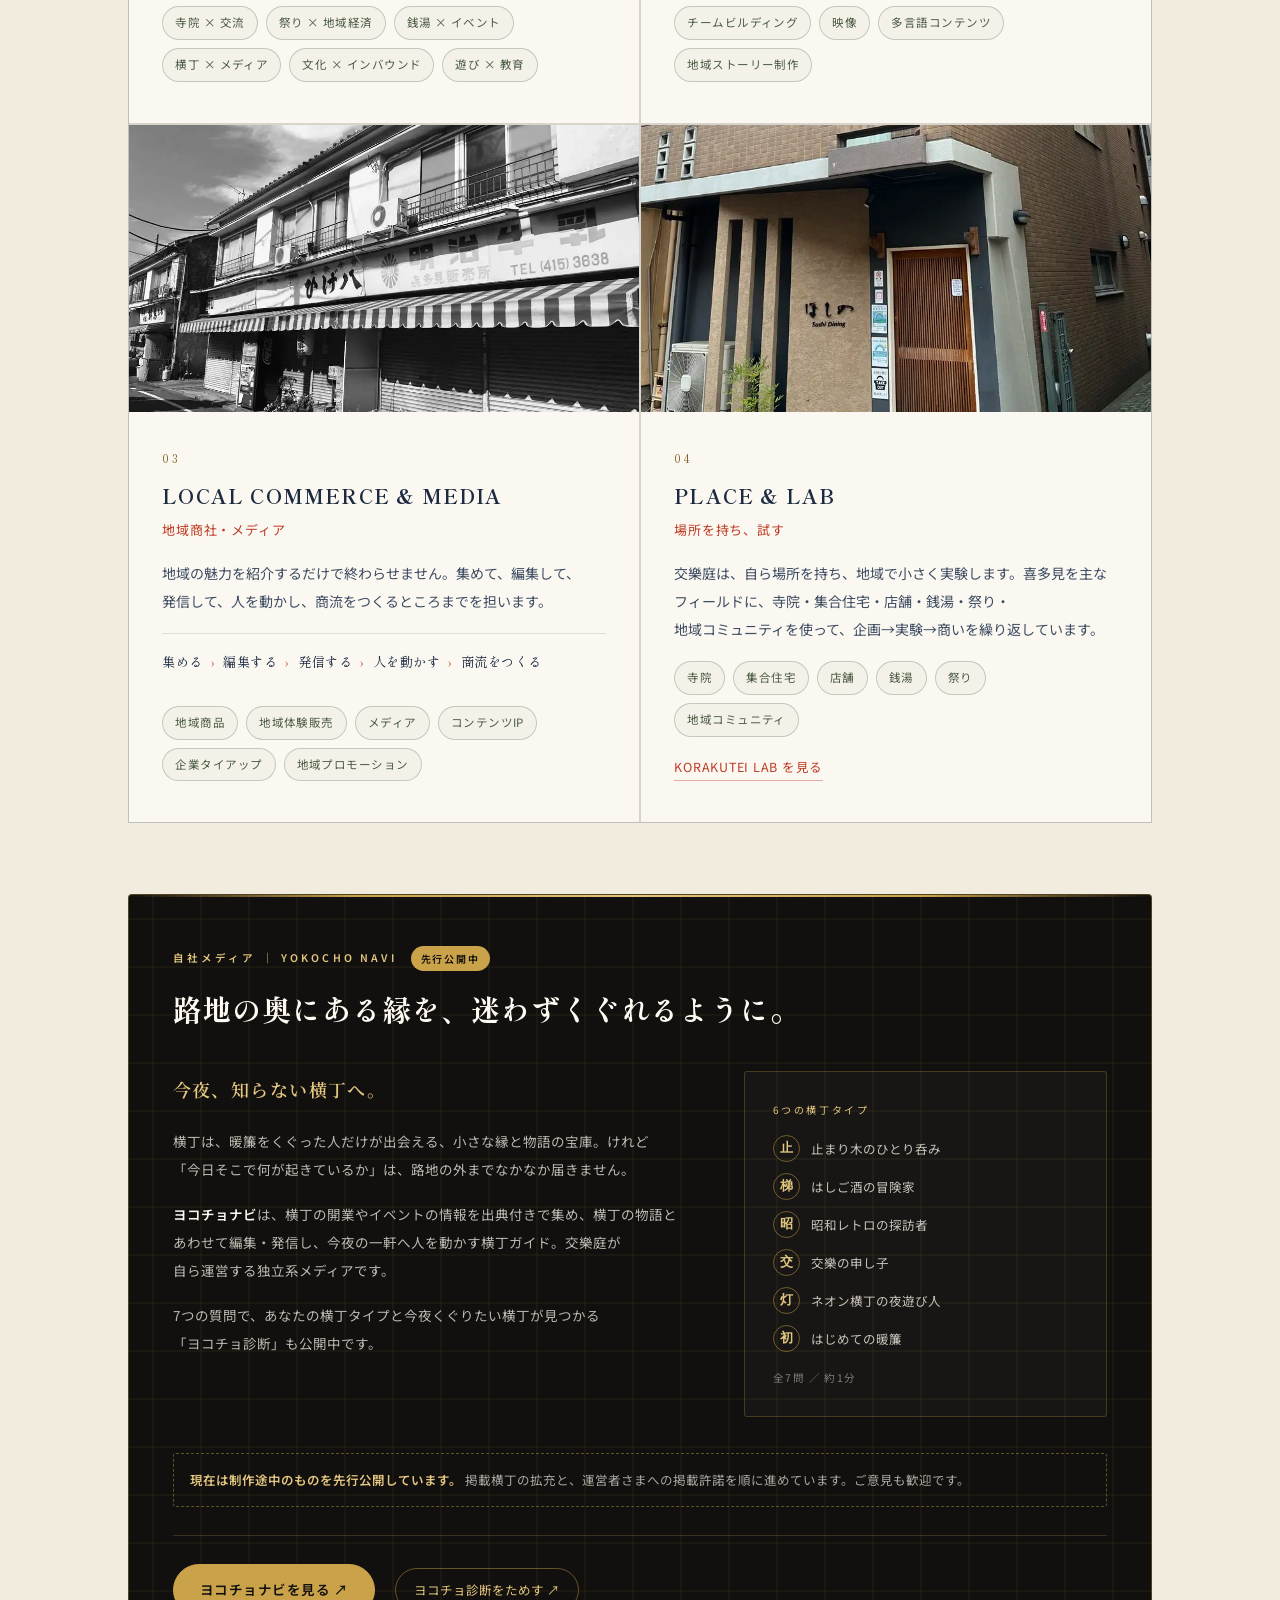
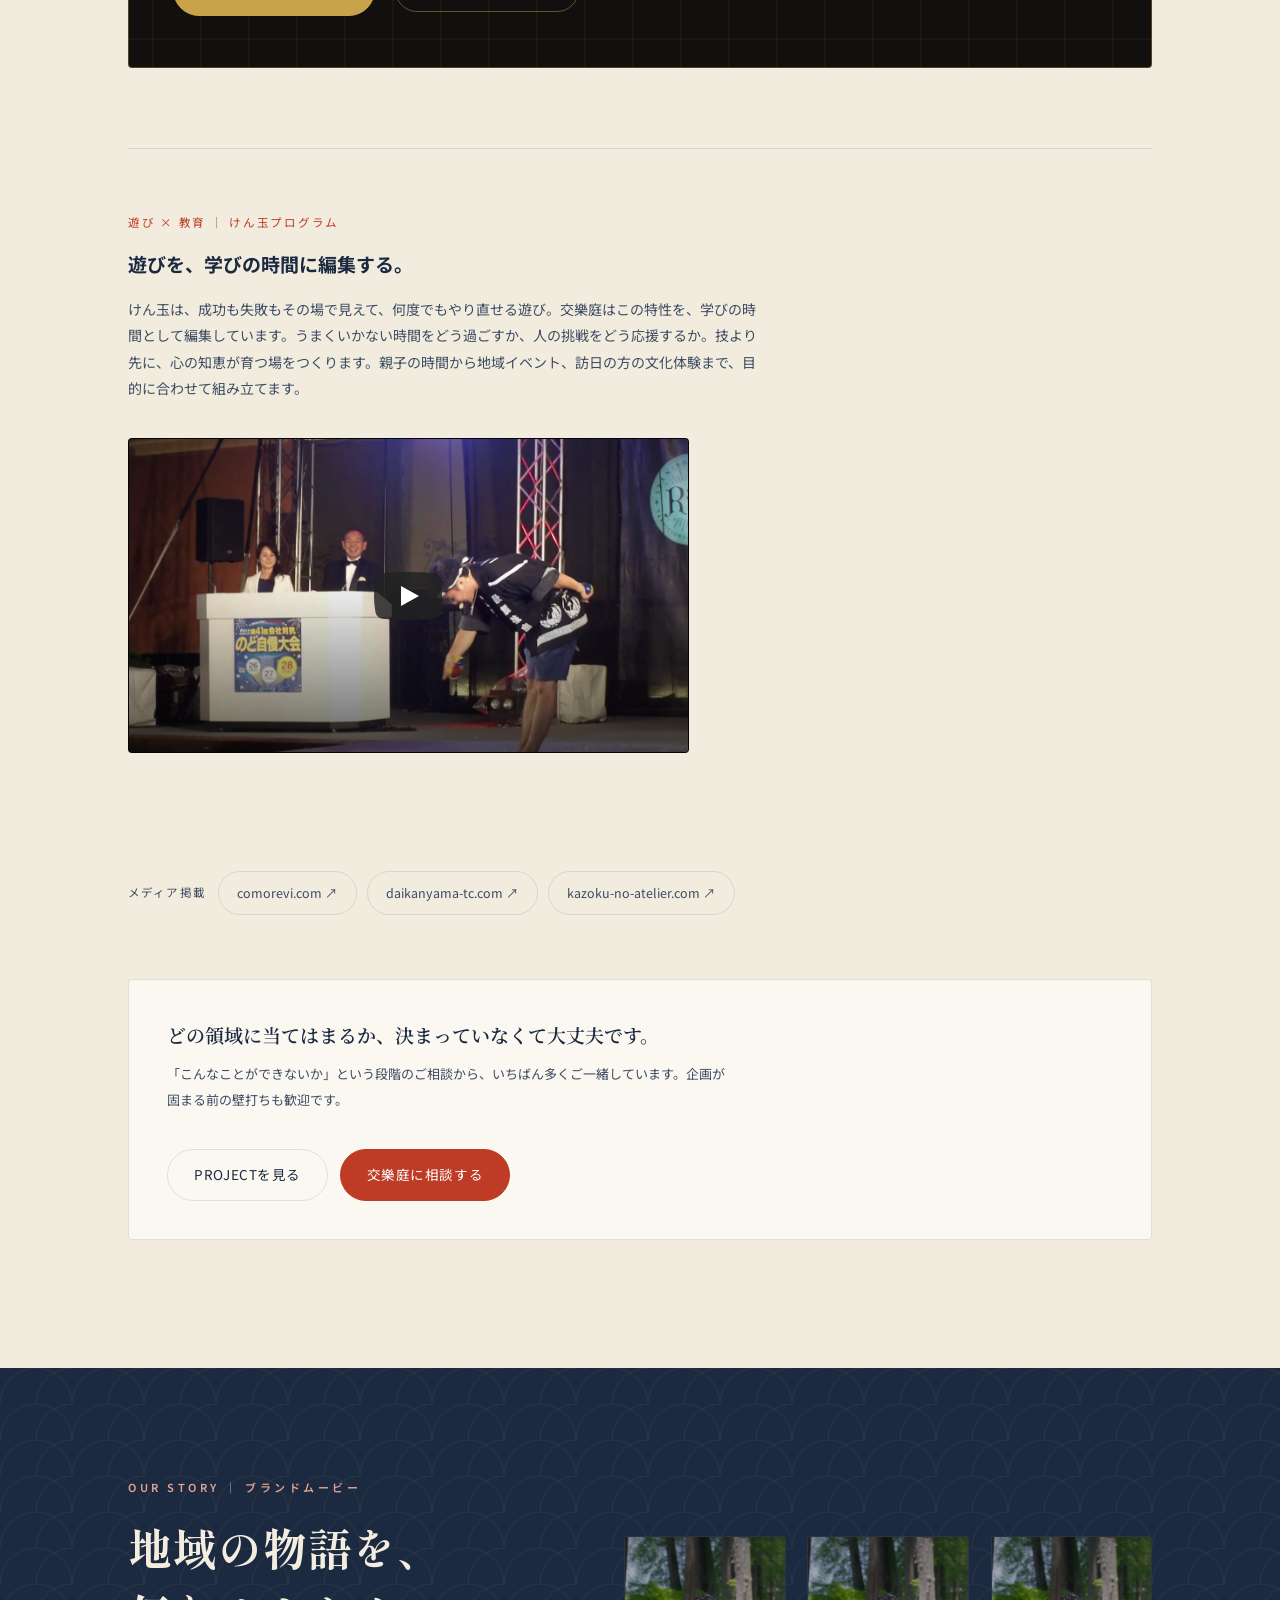
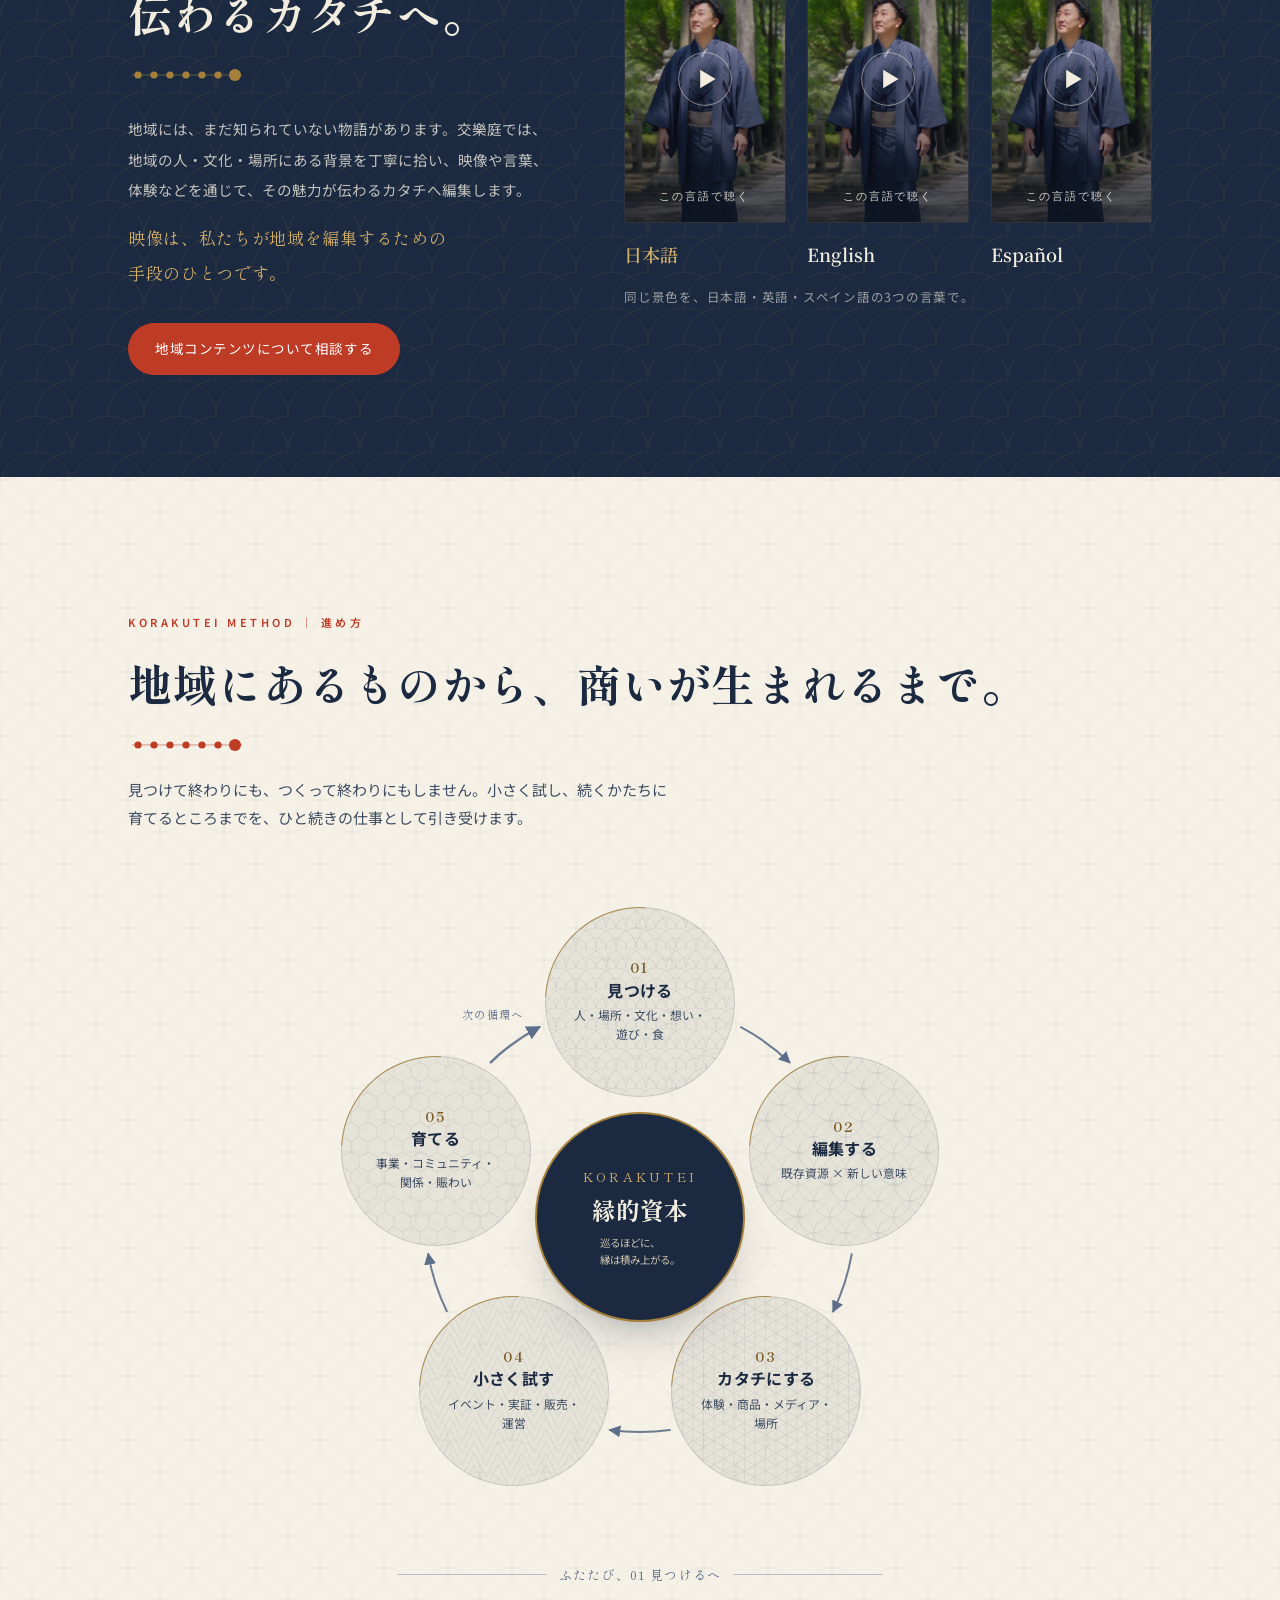
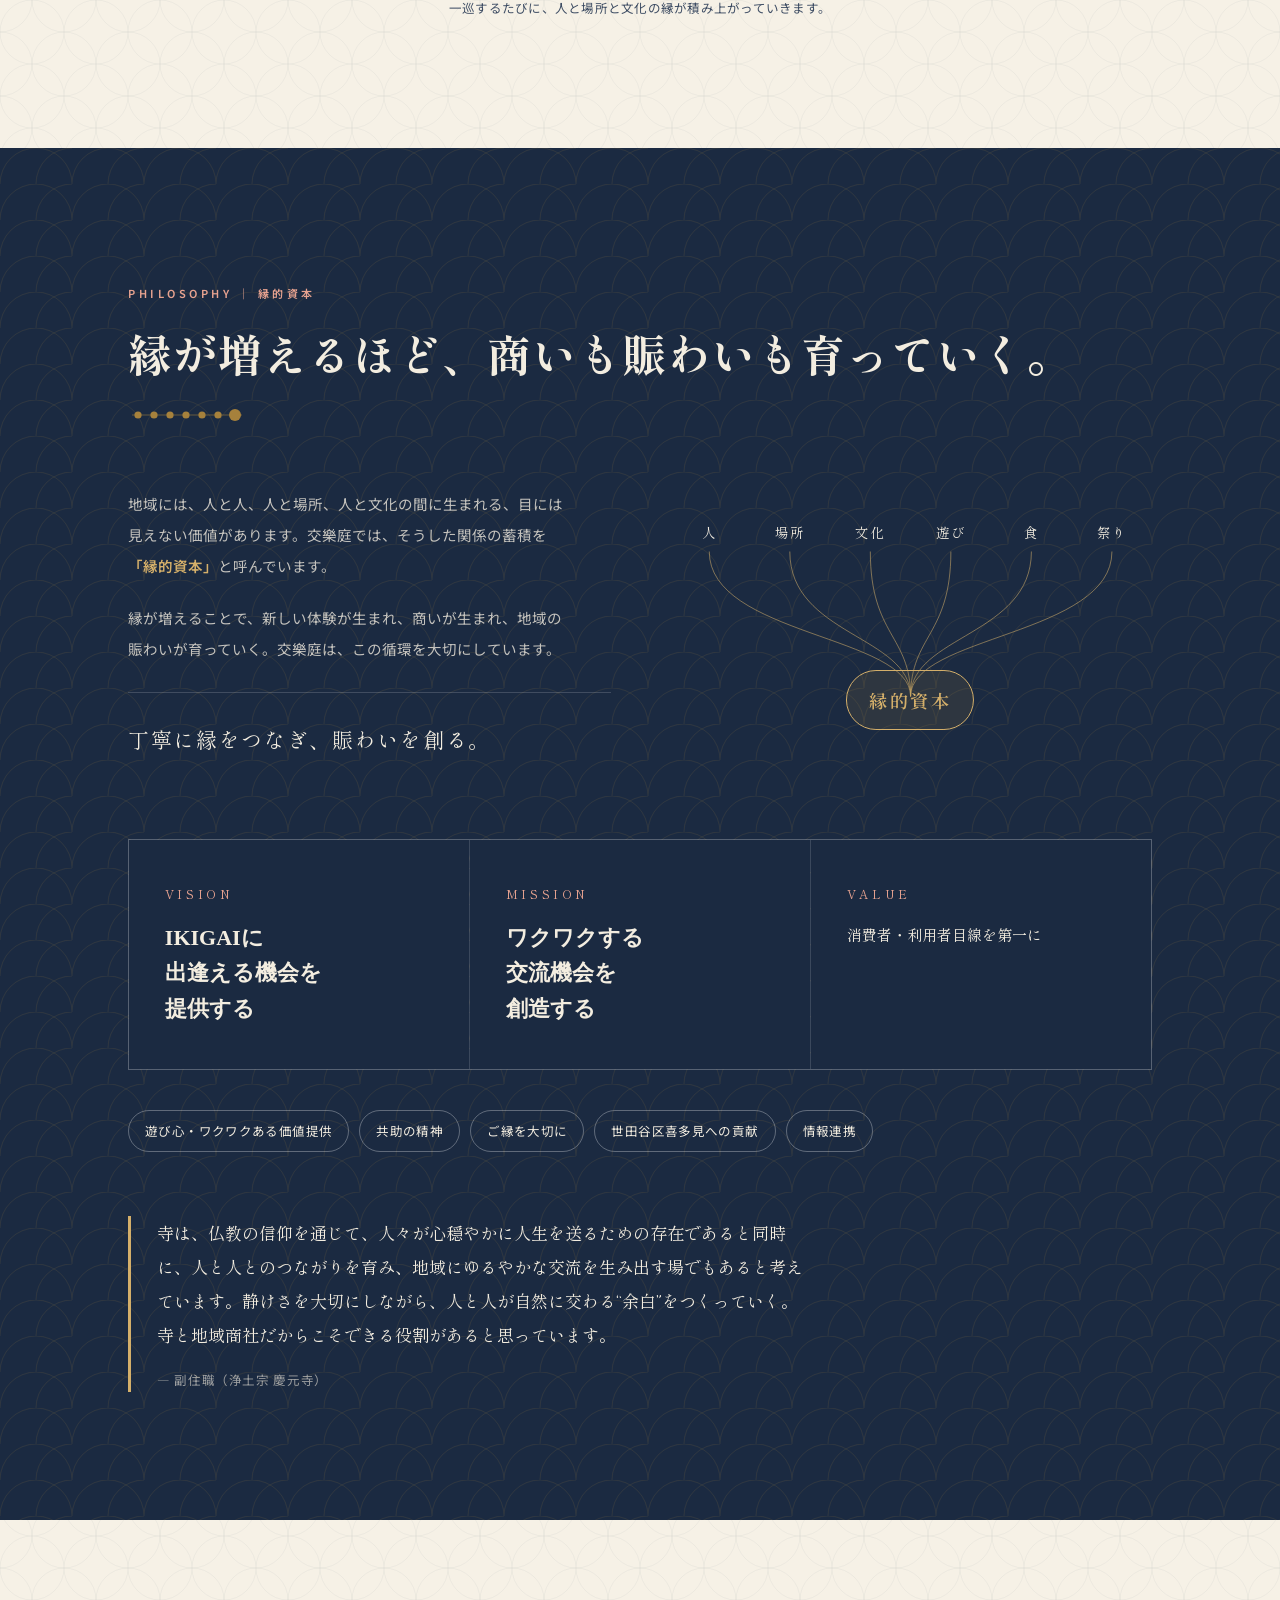
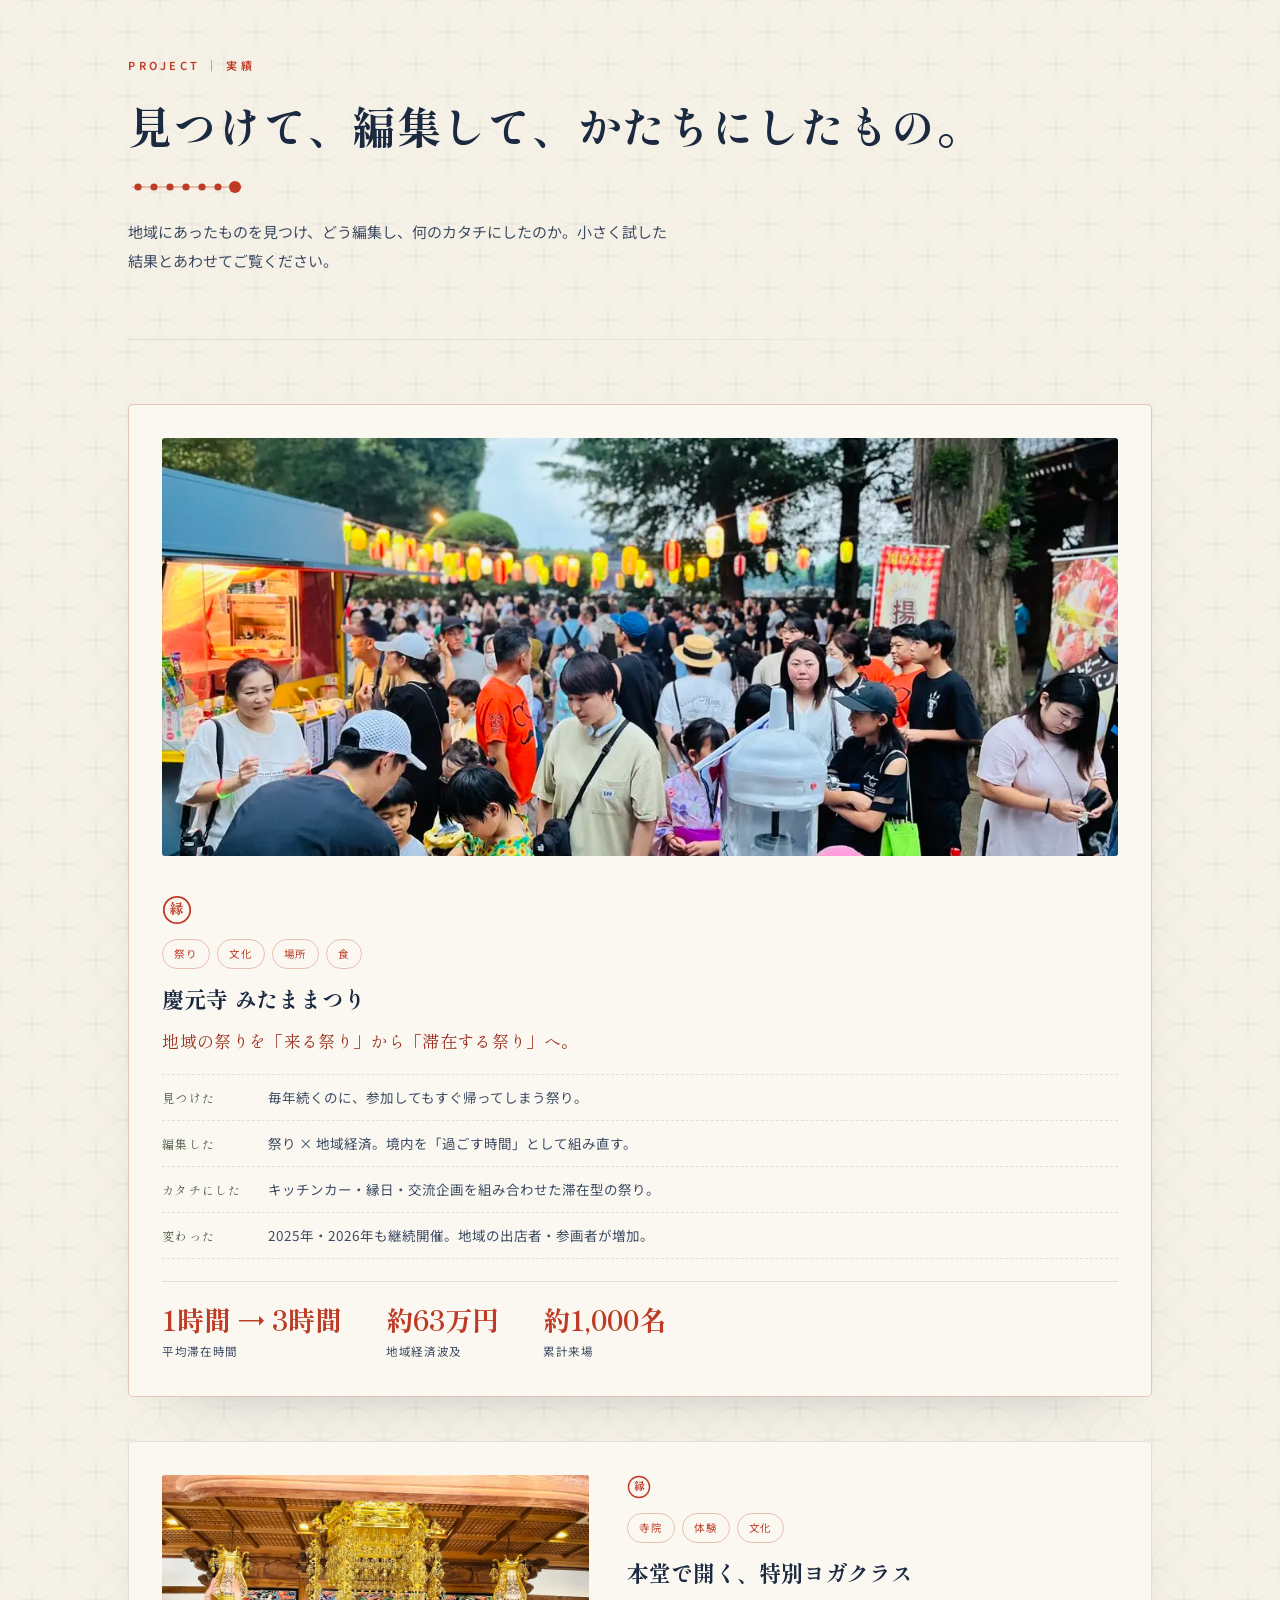
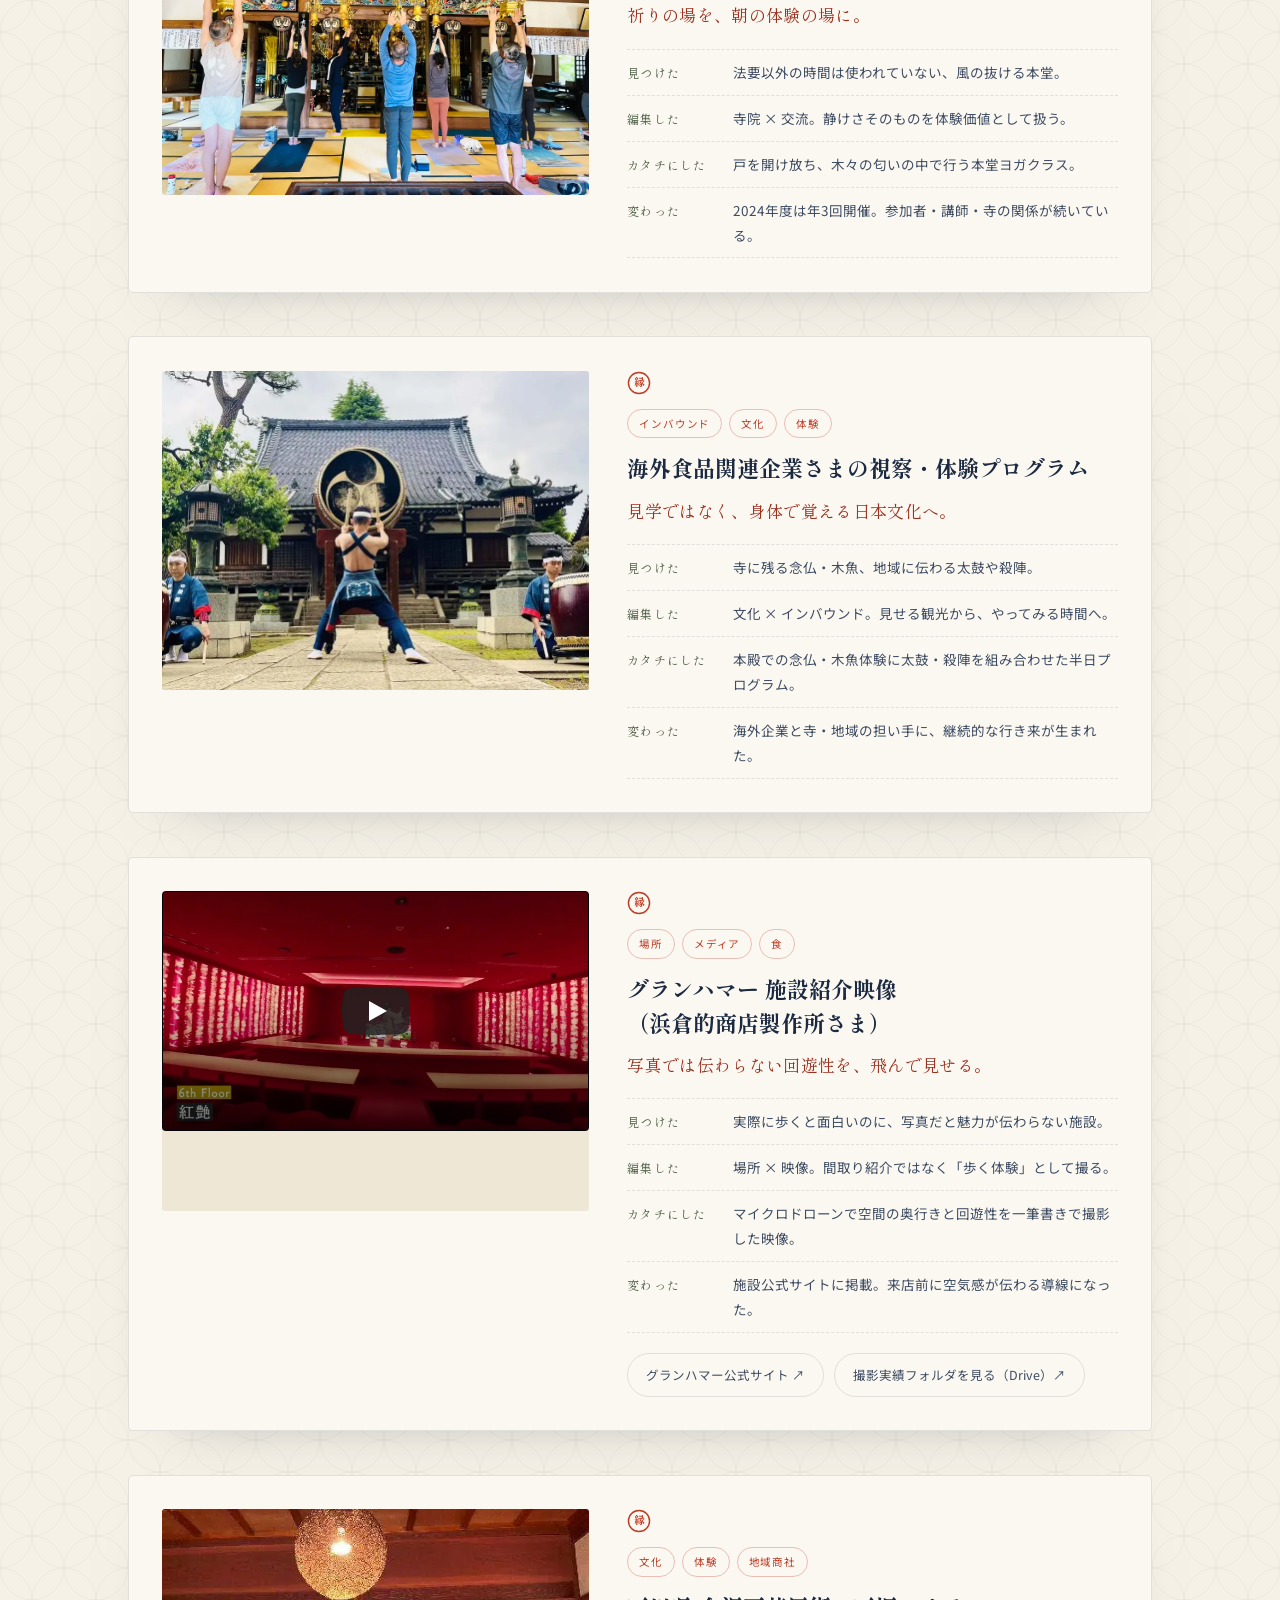
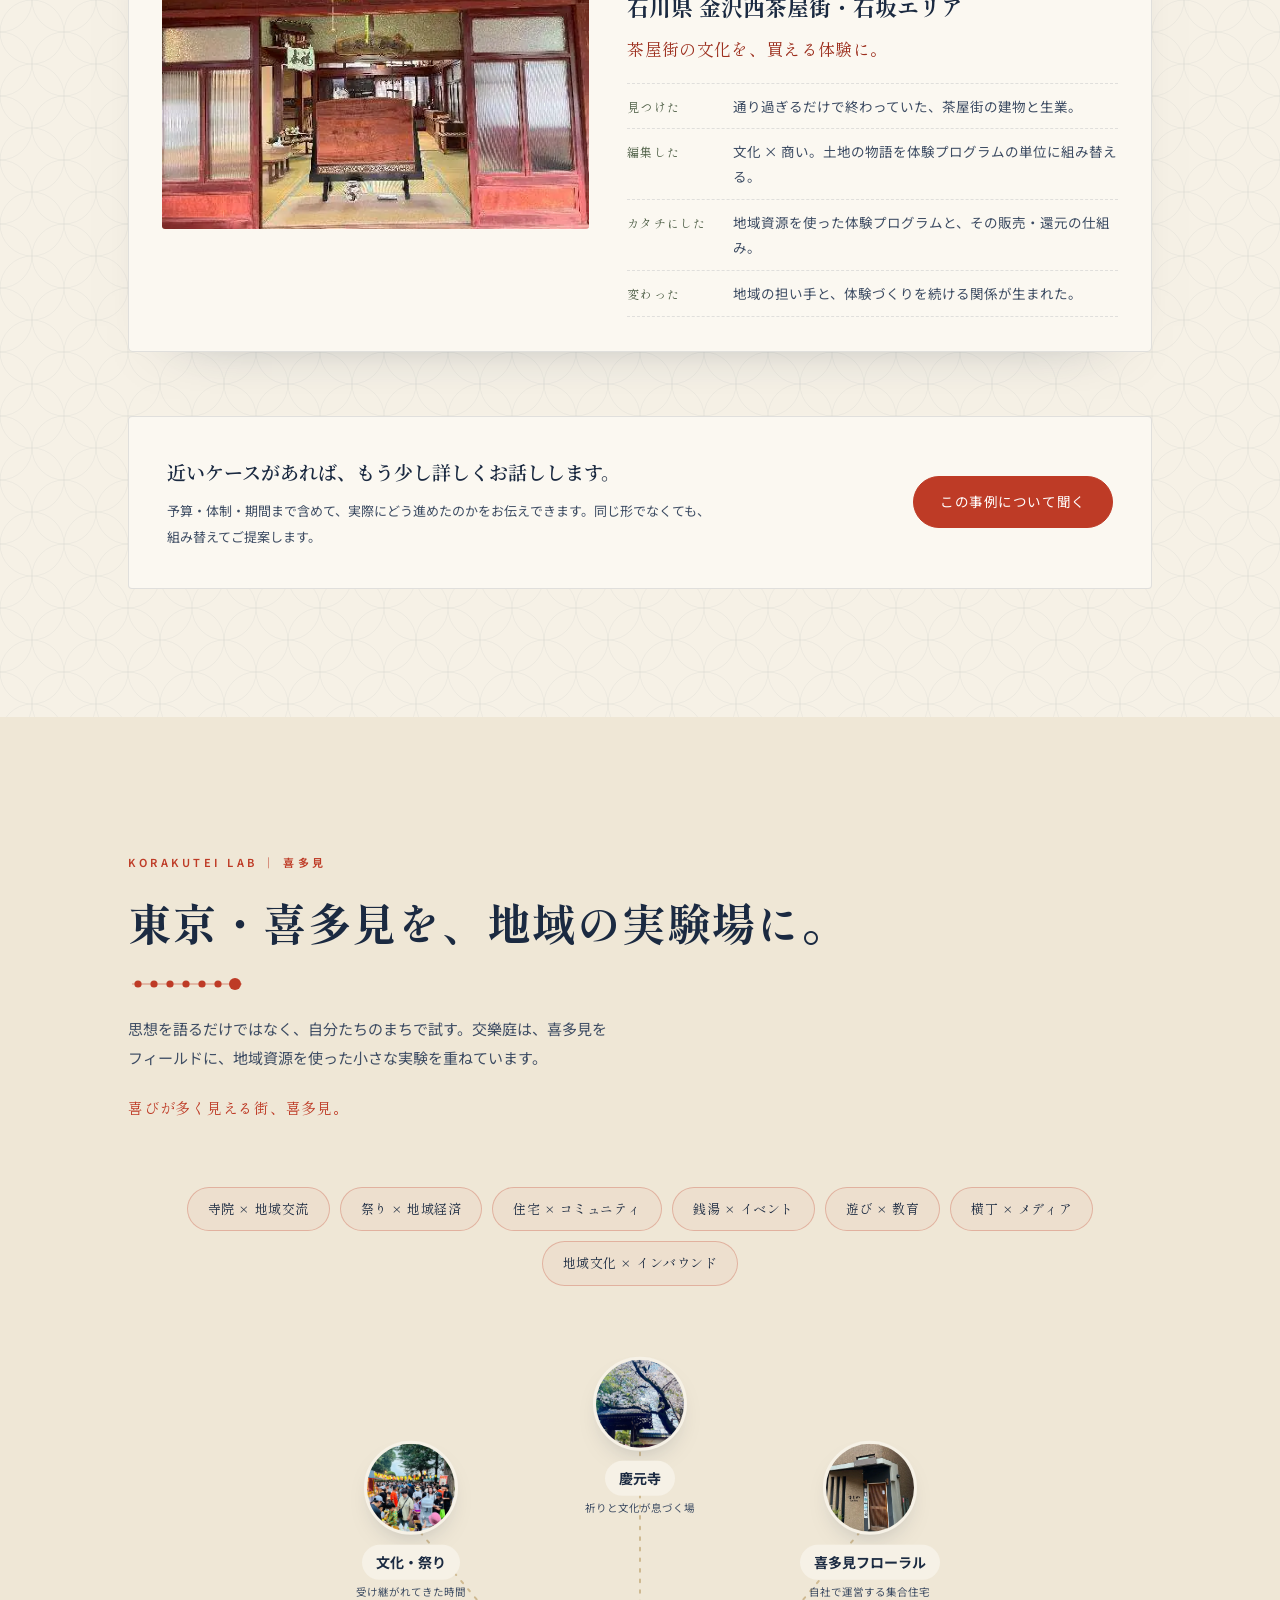
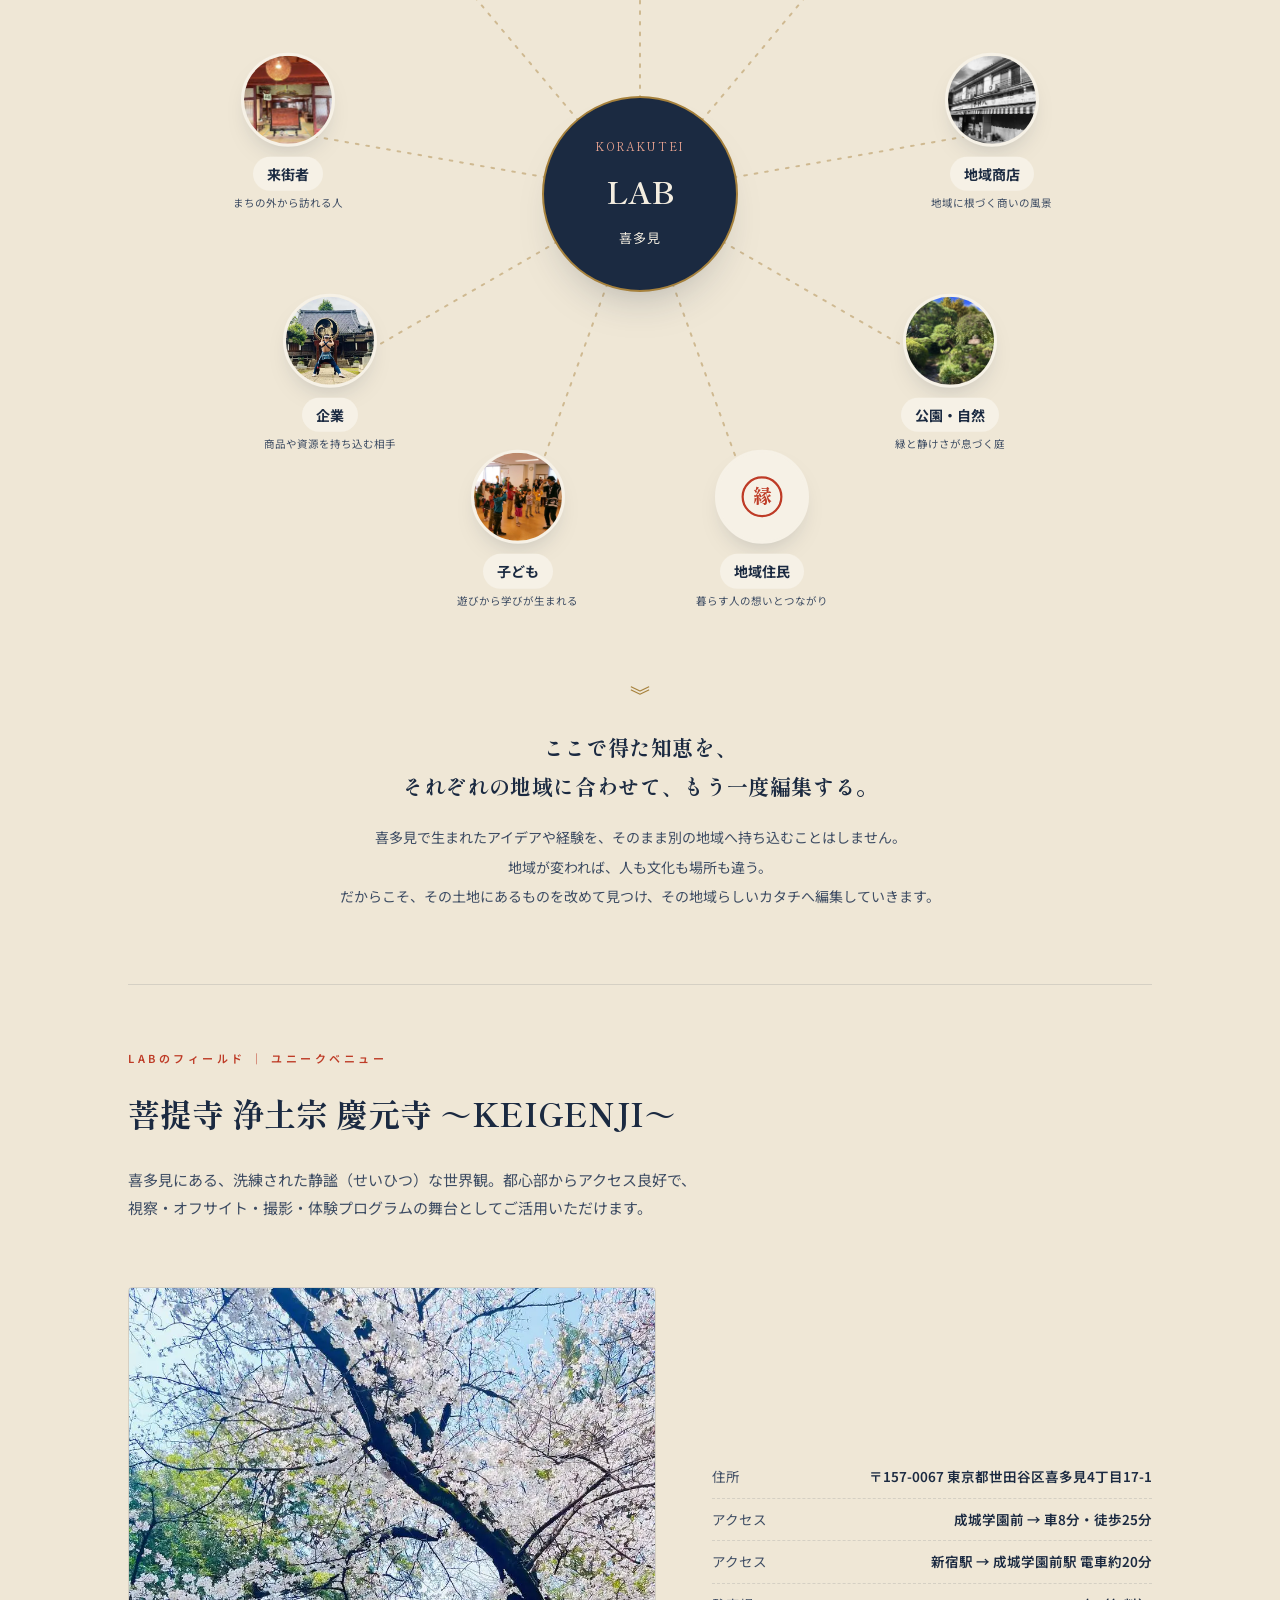
==== commit a32e8f2f: "NEWS欄はいったん外し、Instagramの掲載のみ残す Co-Authored-By: Claude Opus 5.5 <noreply@anthropic.com> Claude-Session" ====
--- a/index.html
+++ b/index.html
@@ -83,7 +83,6 @@
     <a href="#service">SERVICE</a>
     <a href="#project">PROJECT</a>
     <a href="#lab">LAB</a>
-    <a href="#news">NEWS</a>
     <a href="https://note.com/korakutei29" target="_blank" rel="noopener">JOURNAL</a>
     <a href="#contact" class="nav-contact">CONTACT</a>
   </nav>
@@ -1018,37 +1017,6 @@
 </section>
 
 <!-- ==========================================================
-     NEWS（いまの動き）
-     ・新しいものを上に。3〜5件を目安に、古いものは消してよい
-     ・構想・準備中のものは必ず「準備中」ラベルを付け、確定事項と分ける
-     ========================================================== -->
-<section class="sec news-sec reveal" id="news" data-marie="交樂庭の、いまの動きだよ。Instagramもはじまったんだ。">
-  <div class="wrap">
-    <div class="sec-head">
-      <span class="eyebrow">NEWS ｜ いまの動き</span>
-      <h2>喜多見で、<br class="br-sp">いま動いていること。</h2>
-    </div>
-    <ul class="news-list stagger">
-      <li class="news-item">
-        <div class="news-meta"><time datetime="2027">2027.春</time><span class="news-tag is-plan">準備中</span></div>
-        <div class="news-body">
-          <h3>慶元寺で「お寺のおしごとフェス」プレ版を準備しています。</h3>
-          <p>お寺にある仕事や文化を、見て、ふれて、体験する小さな催しです。日程・内容が決まりしだい、こことInstagramでお知らせします。</p>
-        </div>
-      </li>
-      <li class="news-item">
-        <div class="news-meta"><time datetime="2026-10">2026.10</time><span class="news-tag">SNS</span></div>
-        <div class="news-body">
-          <h3>交樂庭の公式Instagramをはじめました。</h3>
-          <p>次大夫堀公園の古民家、子どもの遊び場、竹林など。喜多見に残る暮らしの記憶を、短い縦型の映像で少しずつ紹介しています。</p>
-          <a class="ext-link" href="https://www.instagram.com/korakutei/" target="_blank" rel="noopener">Instagram @korakutei を見る ↗</a>
-        </div>
-      </li>
-    </ul>
-  </div>
-</section>
-
-<!-- ==========================================================
      08 私たち（代表・会社概要）
      ========================================================== -->
 <section class="sec reveal company-sec" id="company" data-marie="代表の浦野さんと、わたしのこと。交樂庭の“私たち”を紹介するね。">
@@ -1303,9 +1271,8 @@
       <li><a href="#project"><span class="n">05</span><span class="ja">カタチにしたもの</span><span class="en">PROJECT</span></a></li>
       <li><a href="#lab"><span class="n">06</span><span class="ja">わたしのまち、喜多見</span><span class="en">LAB</span></a></li>
       <li><a href="#vision"><span class="n">07</span><span class="ja">喜多見で目指していること</span><span class="en">VISION</span></a></li>
-      <li><a href="#news"><span class="n">08</span><span class="ja">いまの動き</span><span class="en">NEWS</span></a></li>
-      <li><a href="#company"><span class="n">09</span><span class="ja">交樂庭の人たち</span><span class="en">WHO WE ARE</span></a></li>
-      <li><a href="#consult"><span class="n">10</span><span class="ja">こんな相談から</span><span class="en">HOW WE WORK</span></a></li>
+      <li><a href="#company"><span class="n">08</span><span class="ja">交樂庭の人たち</span><span class="en">WHO WE ARE</span></a></li>
+      <li><a href="#consult"><span class="n">09</span><span class="ja">こんな相談から</span><span class="en">HOW WE WORK</span></a></li>
     </ol>
     <a class="btn btn-primary marie-map-cta" href="#contact">交樂庭に相談する</a>
     <div class="marie-map-foot">
--- a/assets/css/style.css
+++ b/assets/css/style.css
@@ -2040,25 +2040,3 @@
     .marie-guide{display:none;}
   }
 
-/* ==========================================================
-   NEWS（いまの動き）2026/11 追加
-   ========================================================== */
-.news-sec{background:var(--bg);}
-.news-list{list-style:none;margin:0;padding:0;border-top:1px solid var(--paper-line);}
-.news-item{
-  display:grid;grid-template-columns:150px 1fr;gap:clamp(12px,3vw,40px);
-  padding:clamp(22px,3.5vw,32px) 0;border-bottom:1px solid var(--paper-line);
-}
-.news-meta{display:flex;flex-direction:column;gap:10px;align-items:flex-start;}
-.news-meta time{font-family:'Shippori Mincho',serif;font-size:18px;letter-spacing:.06em;color:var(--ink);}
-.news-tag{
-  display:inline-block;font-size:11px;letter-spacing:.12em;padding:3px 10px;
-  border:1px solid var(--moss);color:var(--moss);border-radius:2px;
-}
-.news-tag.is-plan{border-color:var(--vermillion);color:var(--vermillion);}
-.news-body h3{font-size:clamp(17px,2vw,20px);line-height:1.6;margin:0 0 8px;}
-.news-body p{margin:0 0 10px;color:var(--ink-soft);font-size:15px;}
-@media (max-width:560px){
-  .news-item{grid-template-columns:1fr;}
-  .news-meta{flex-direction:row;align-items:center;}
-}
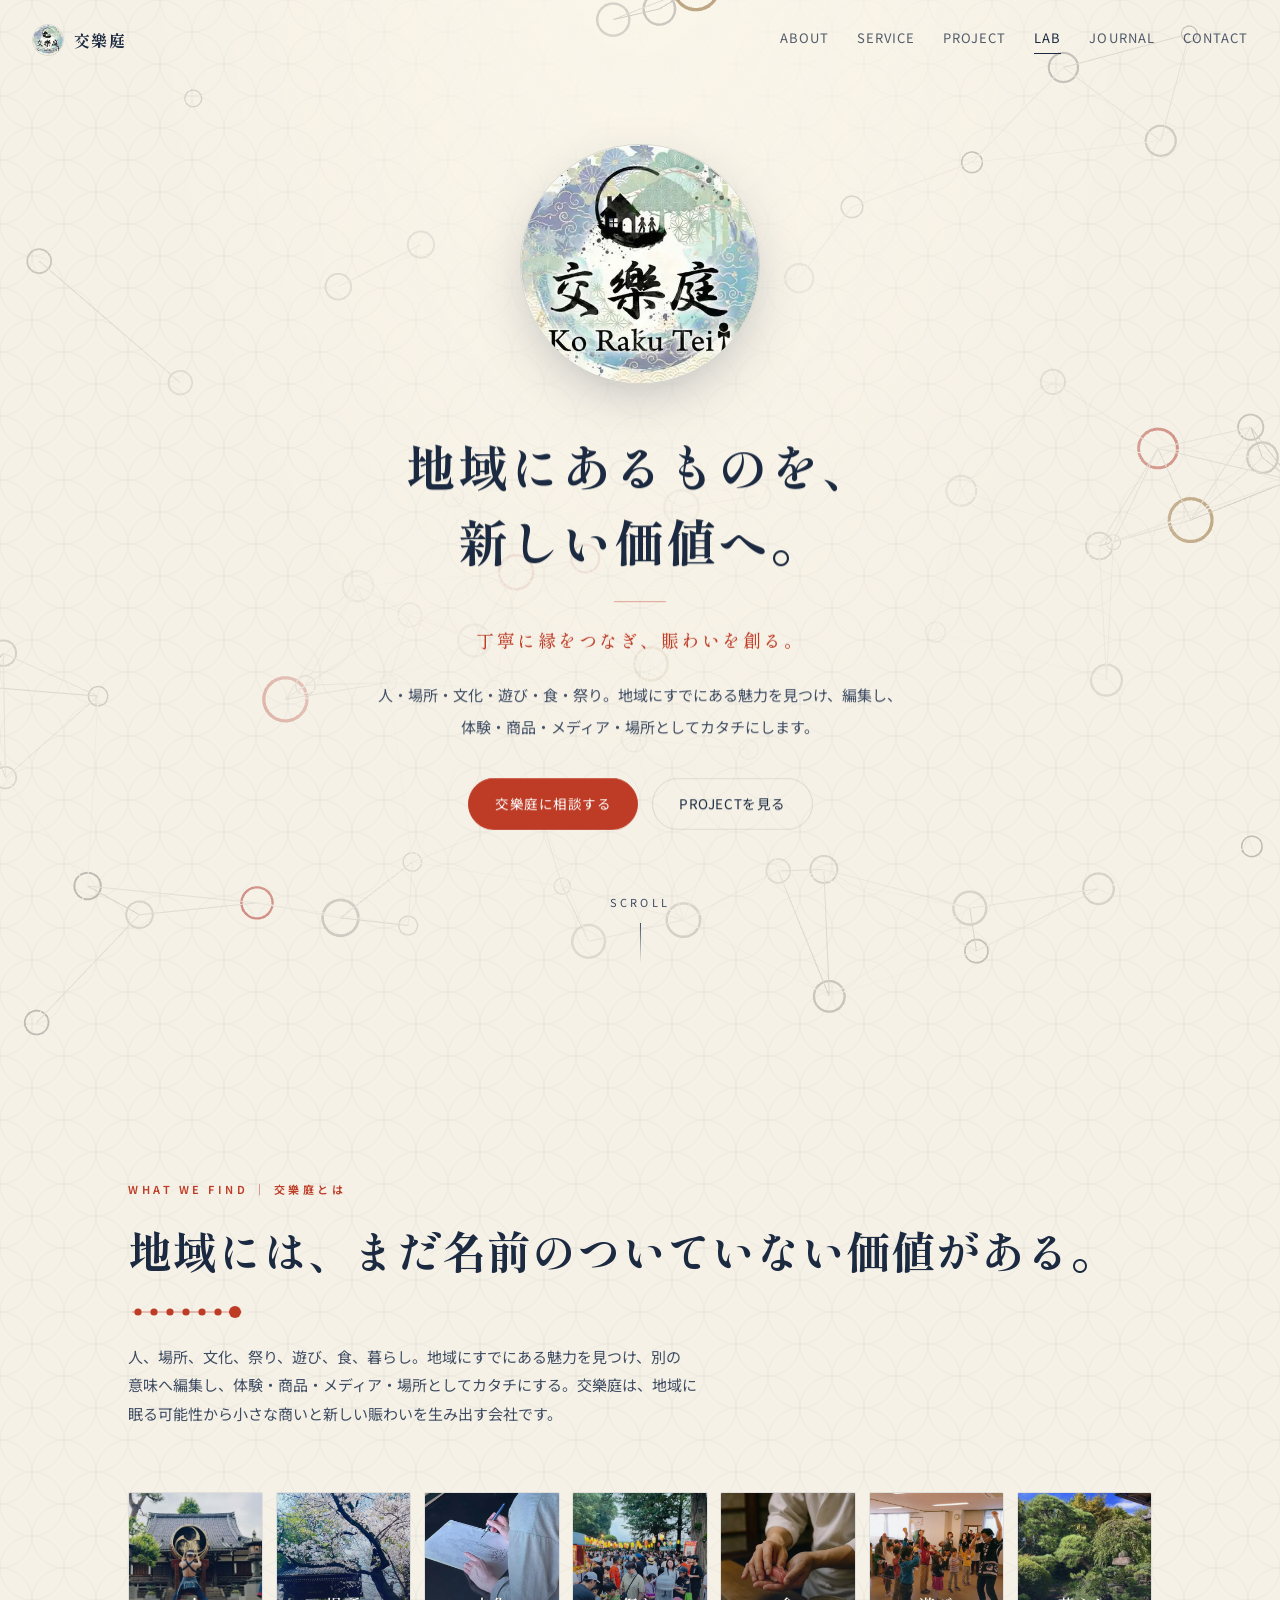
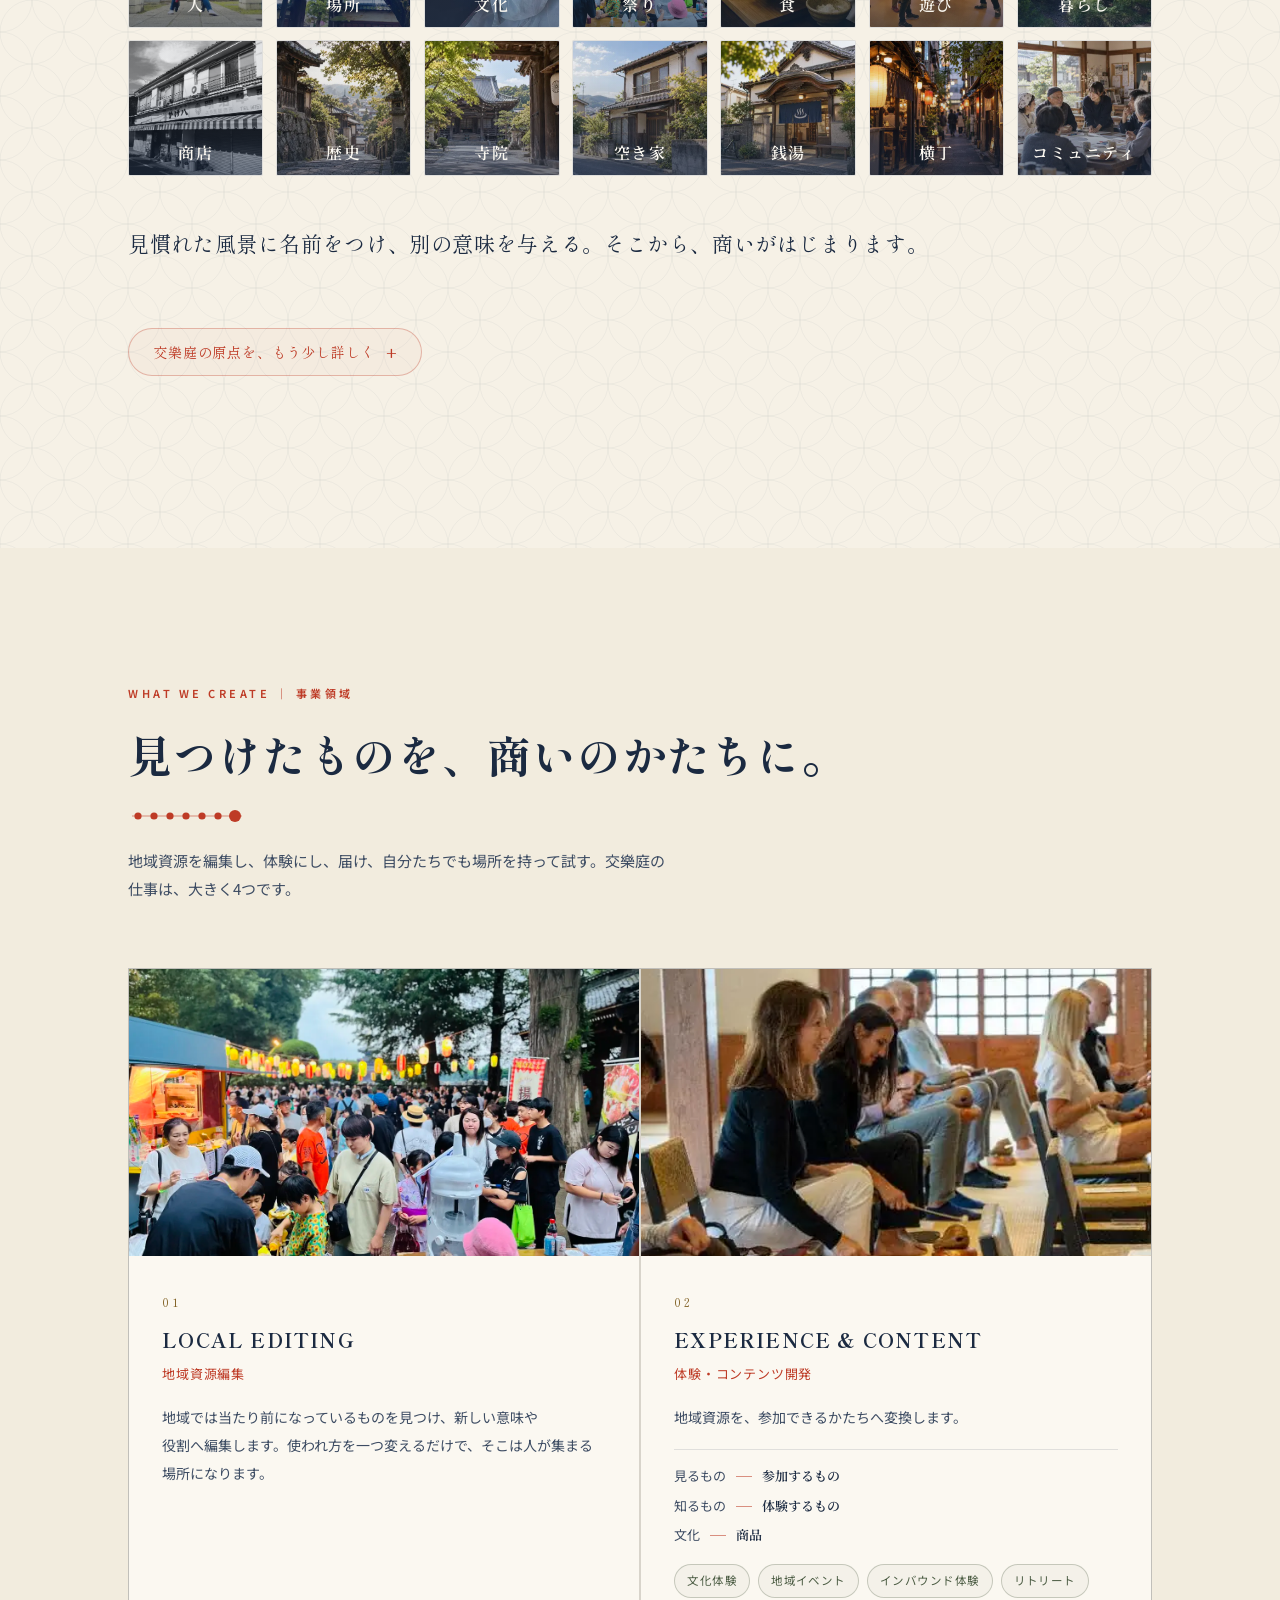
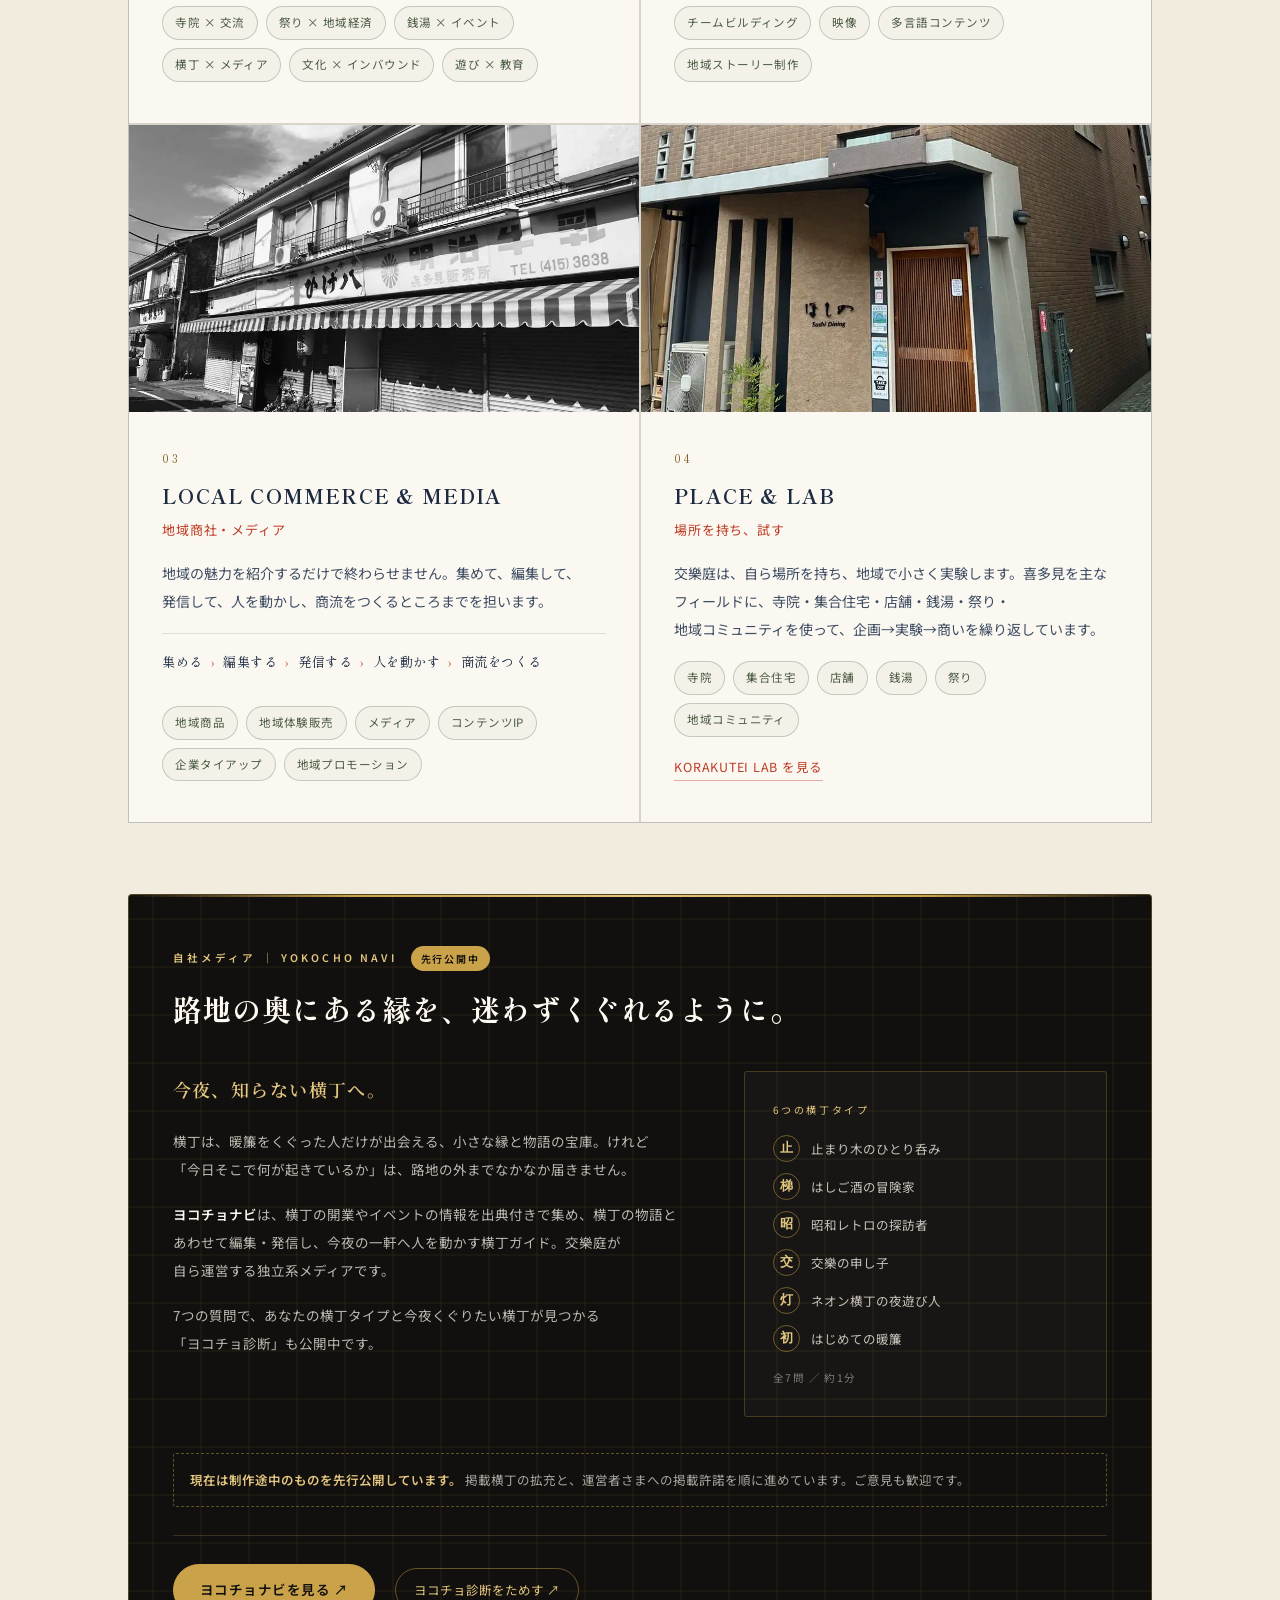
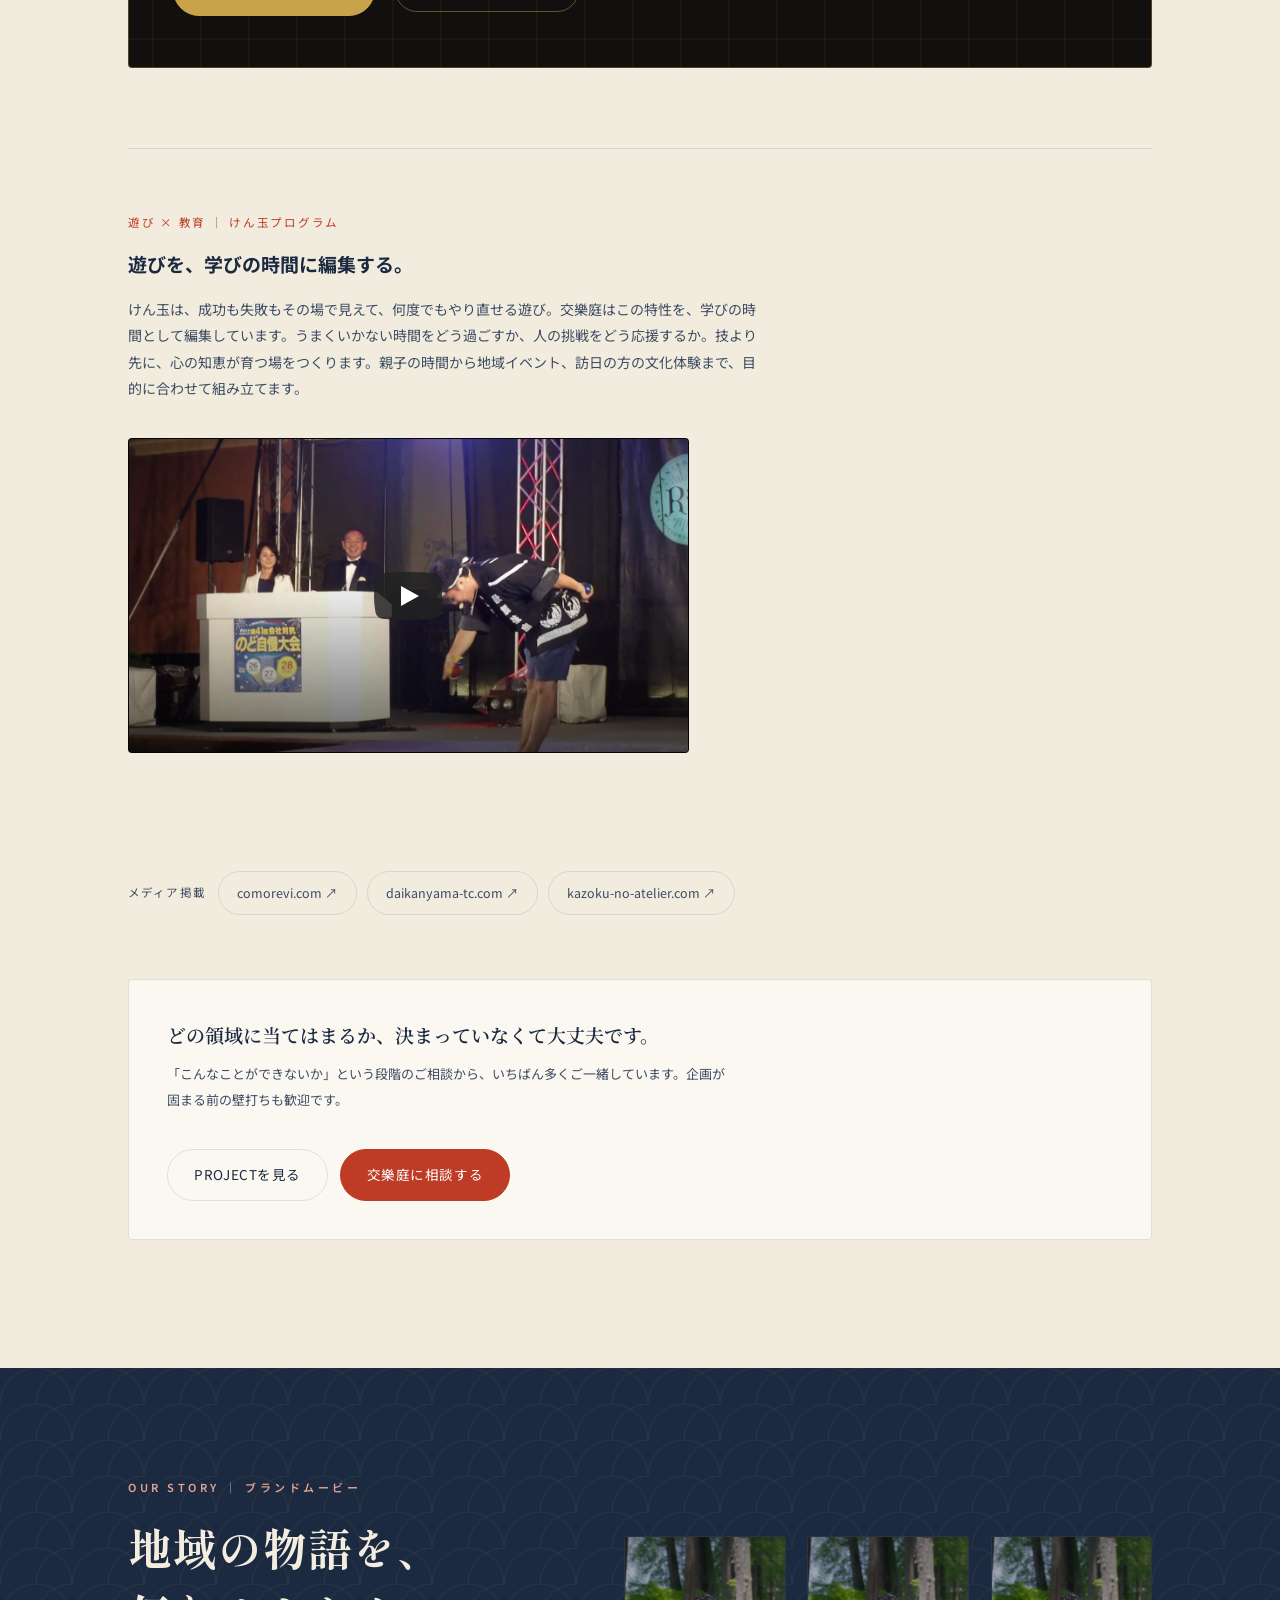
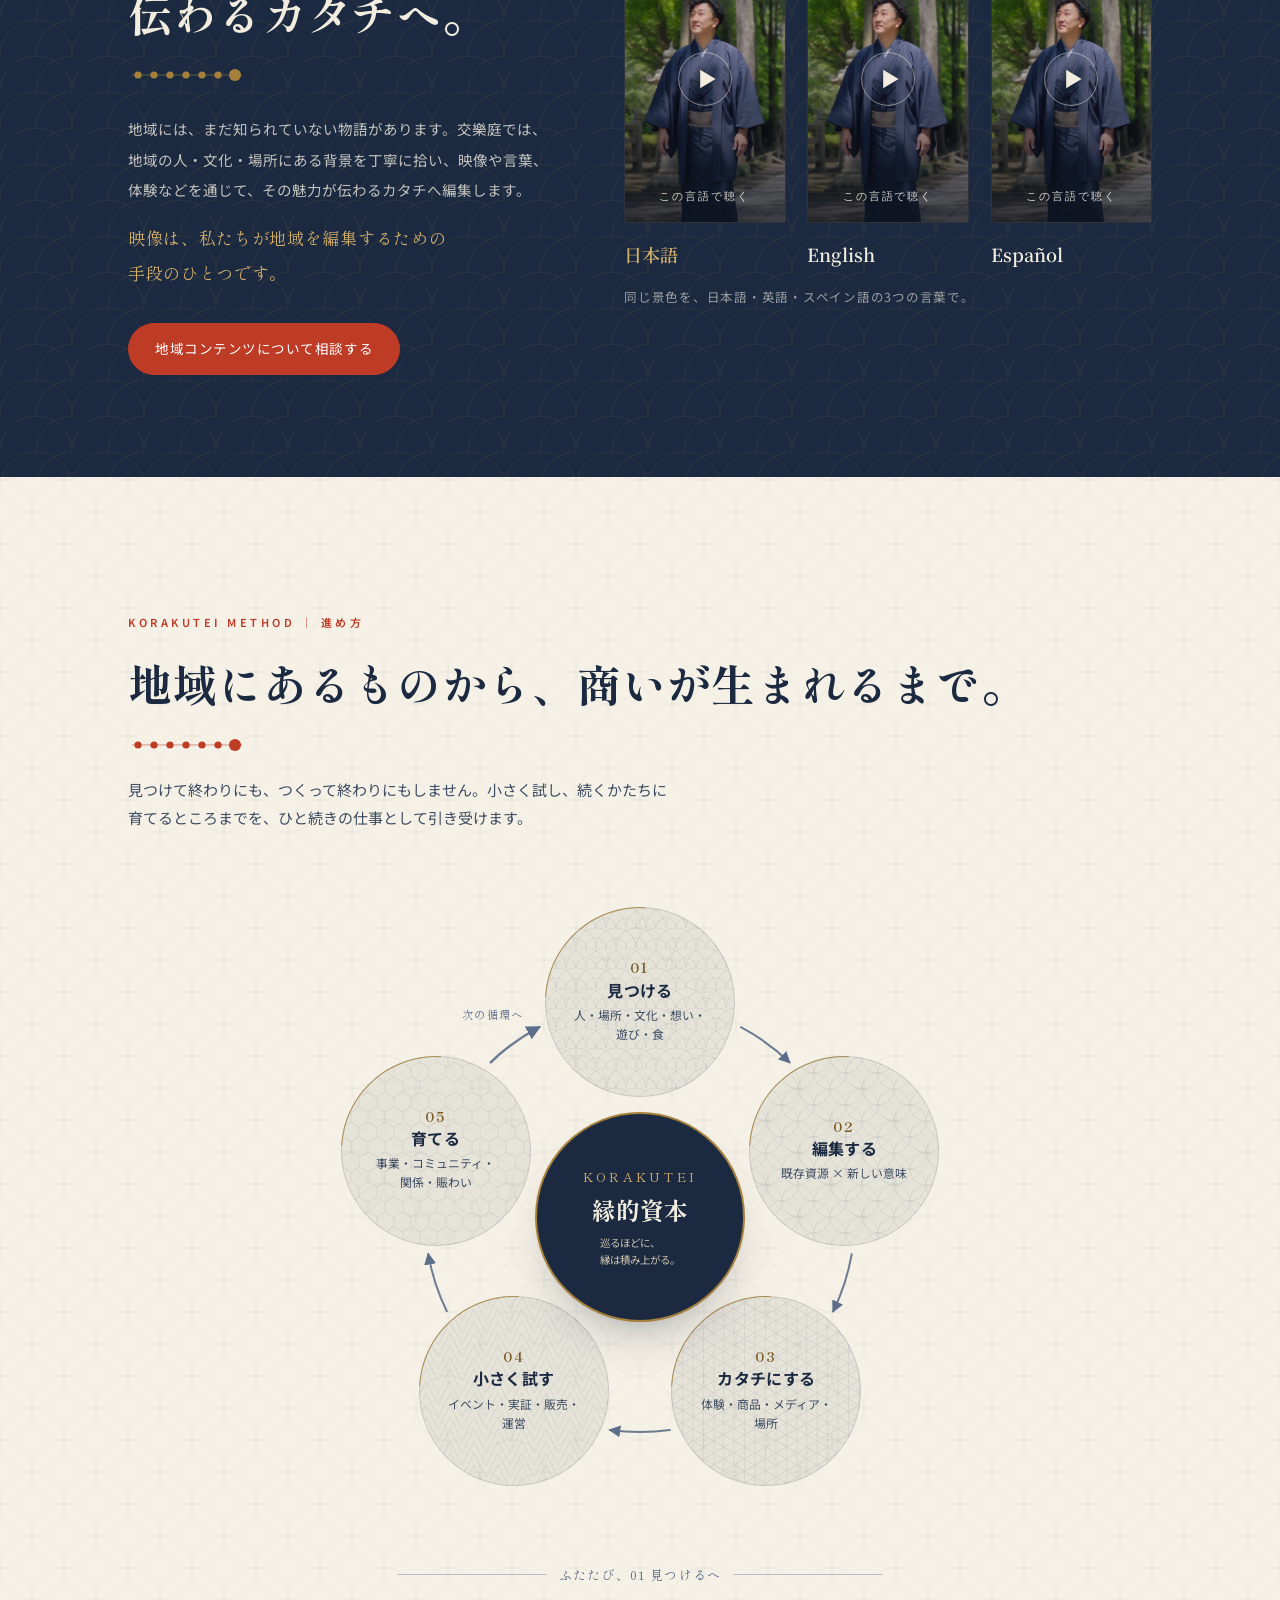
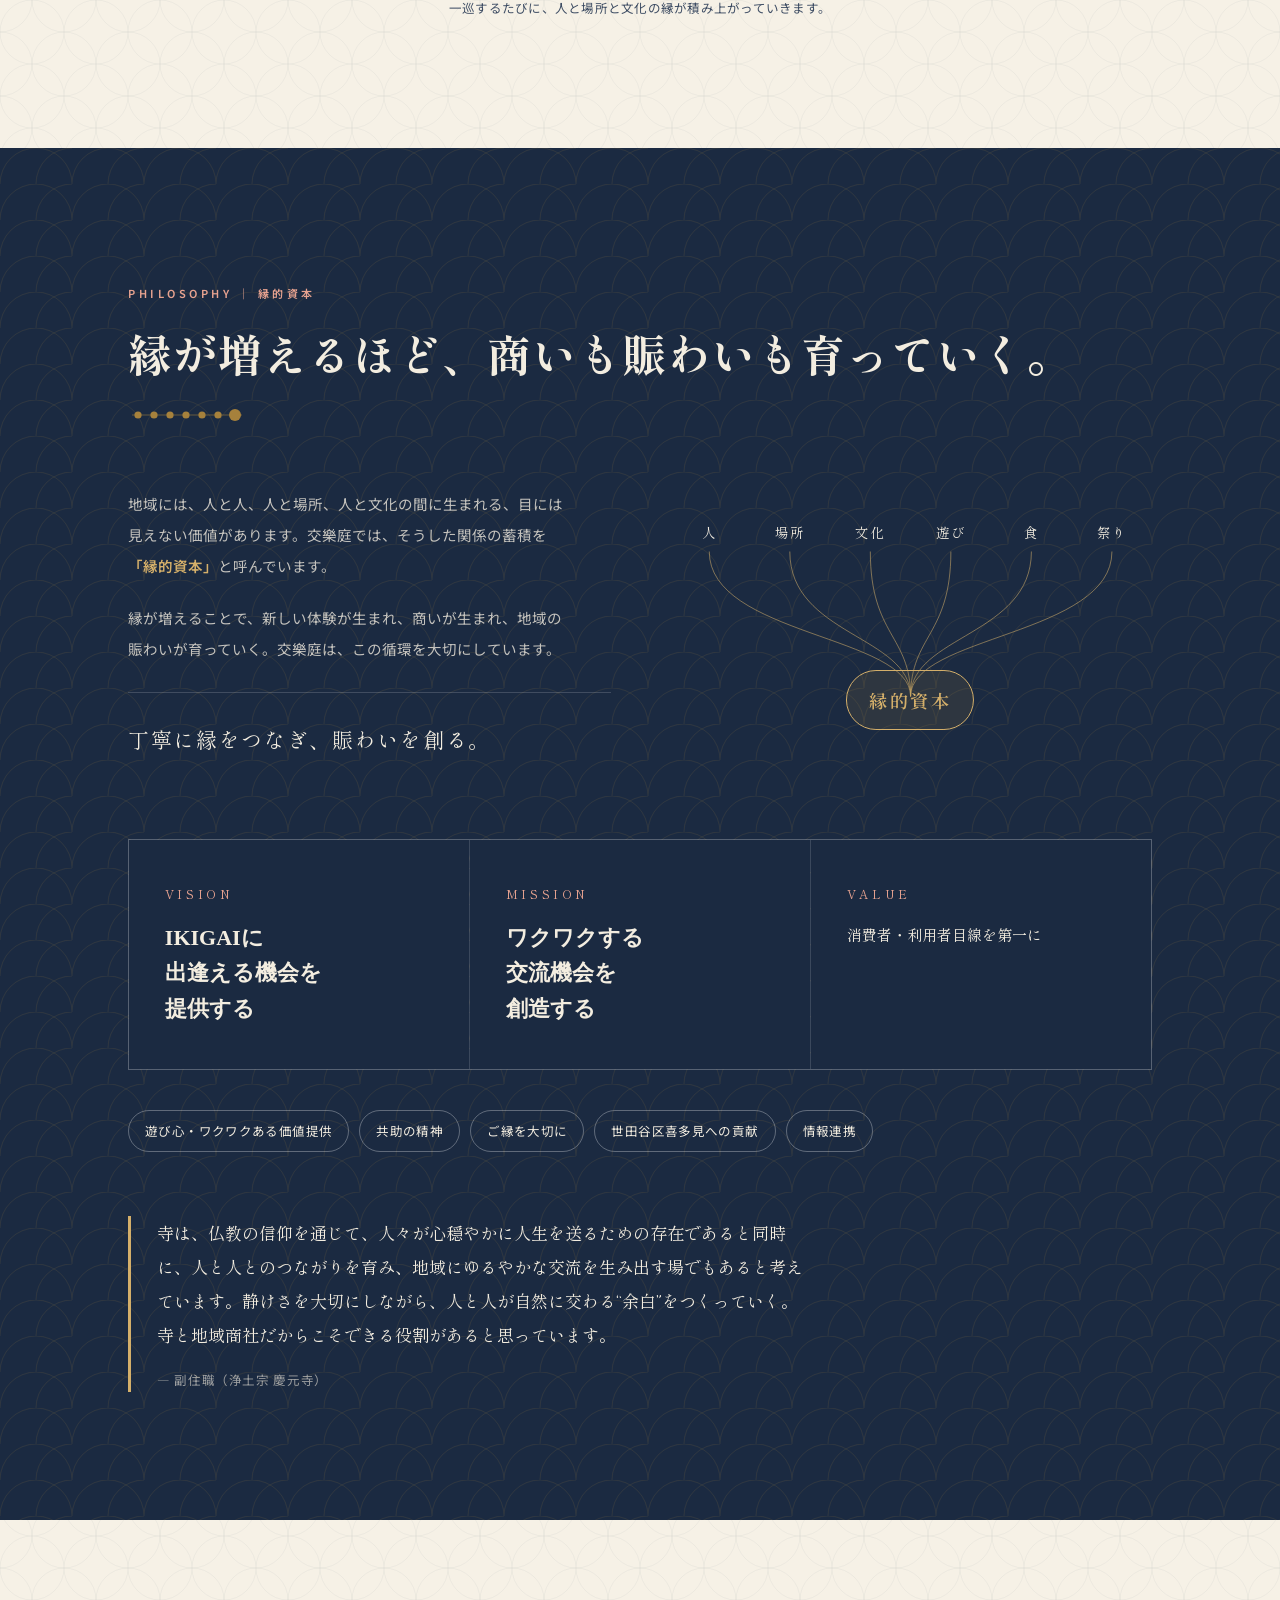
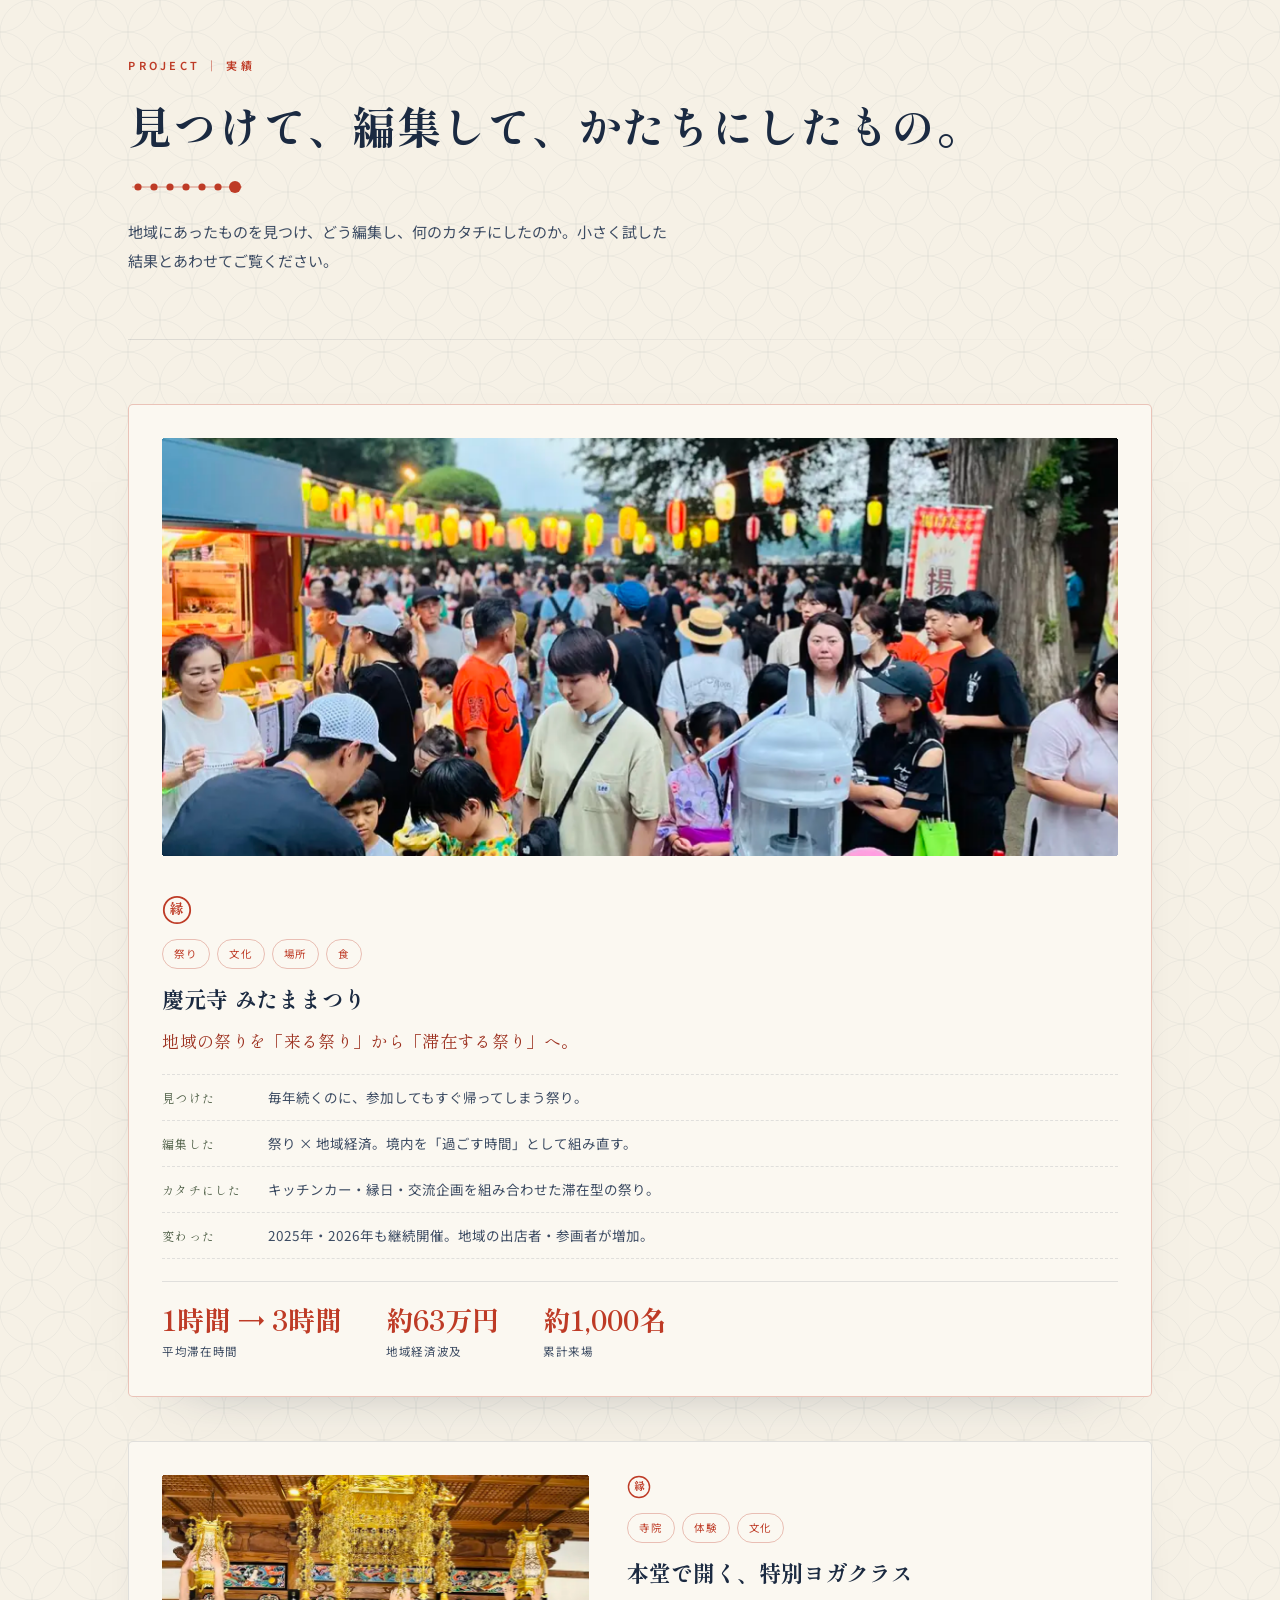
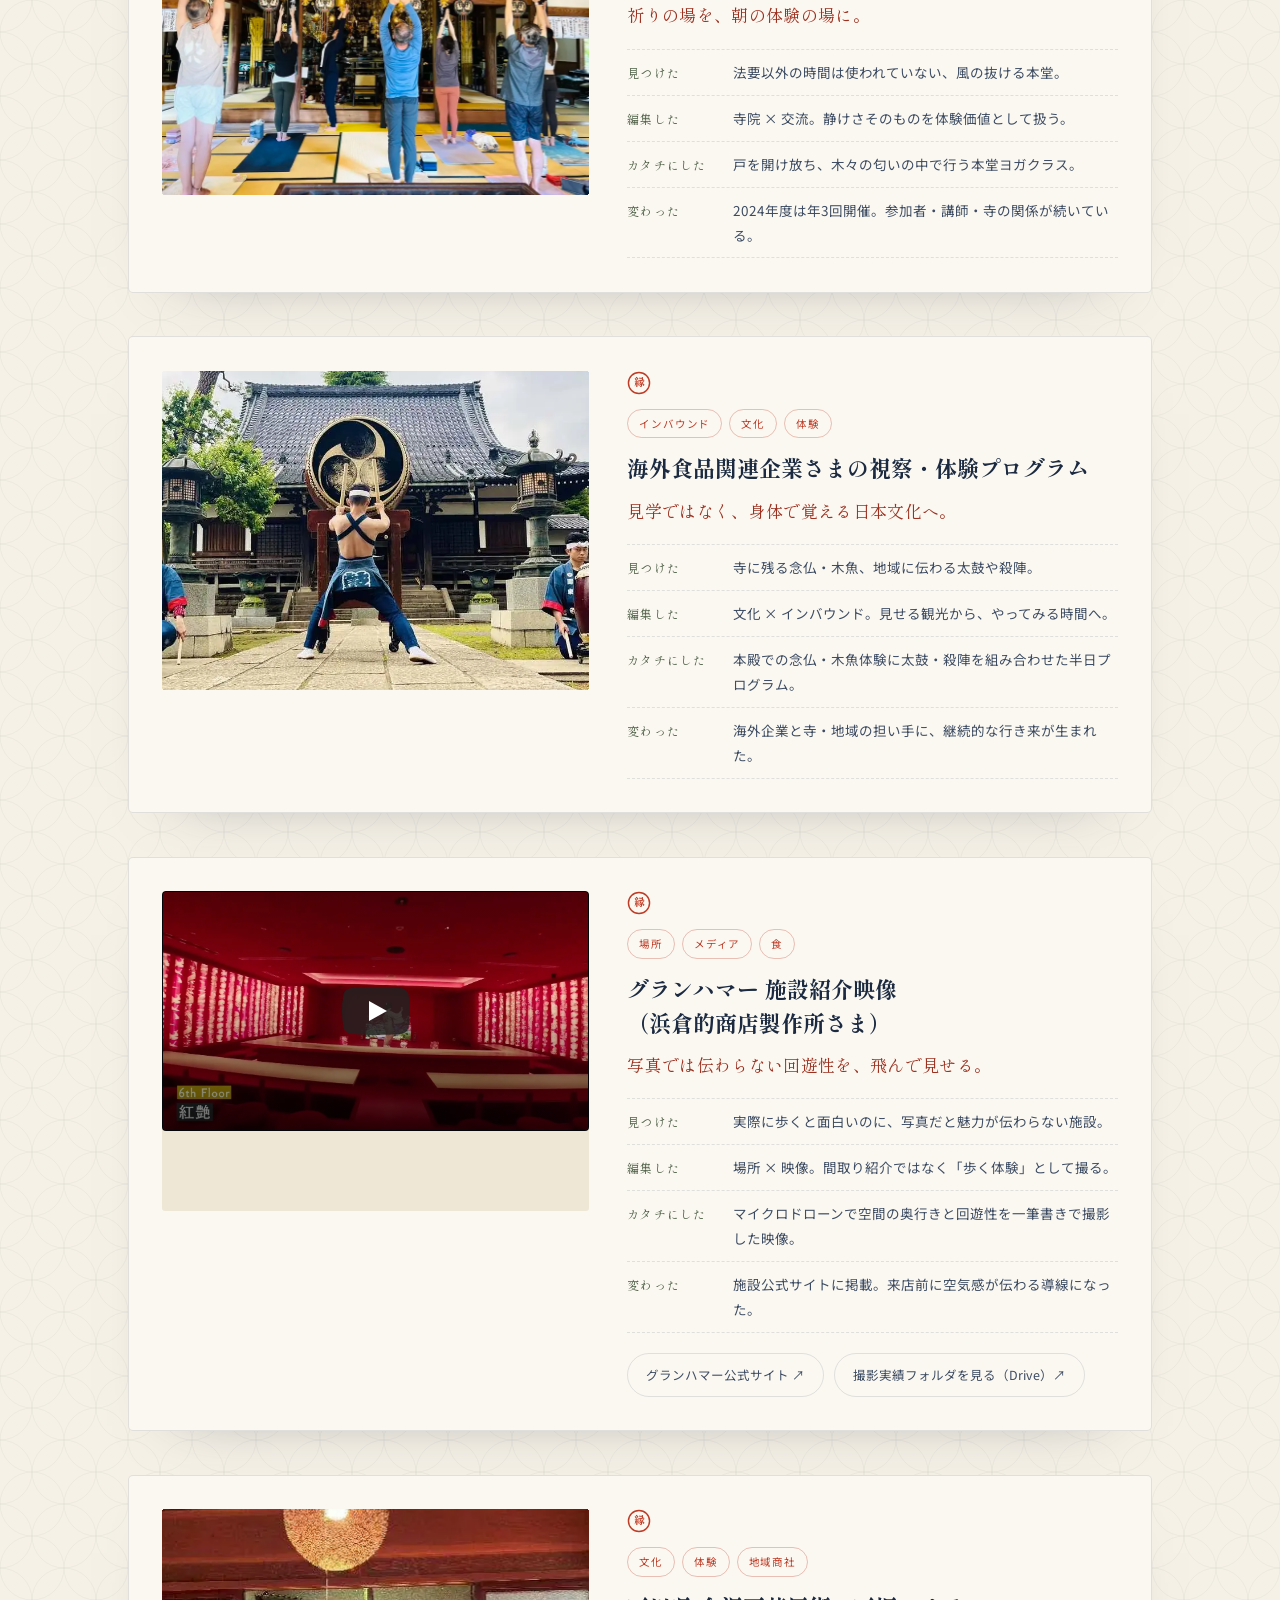
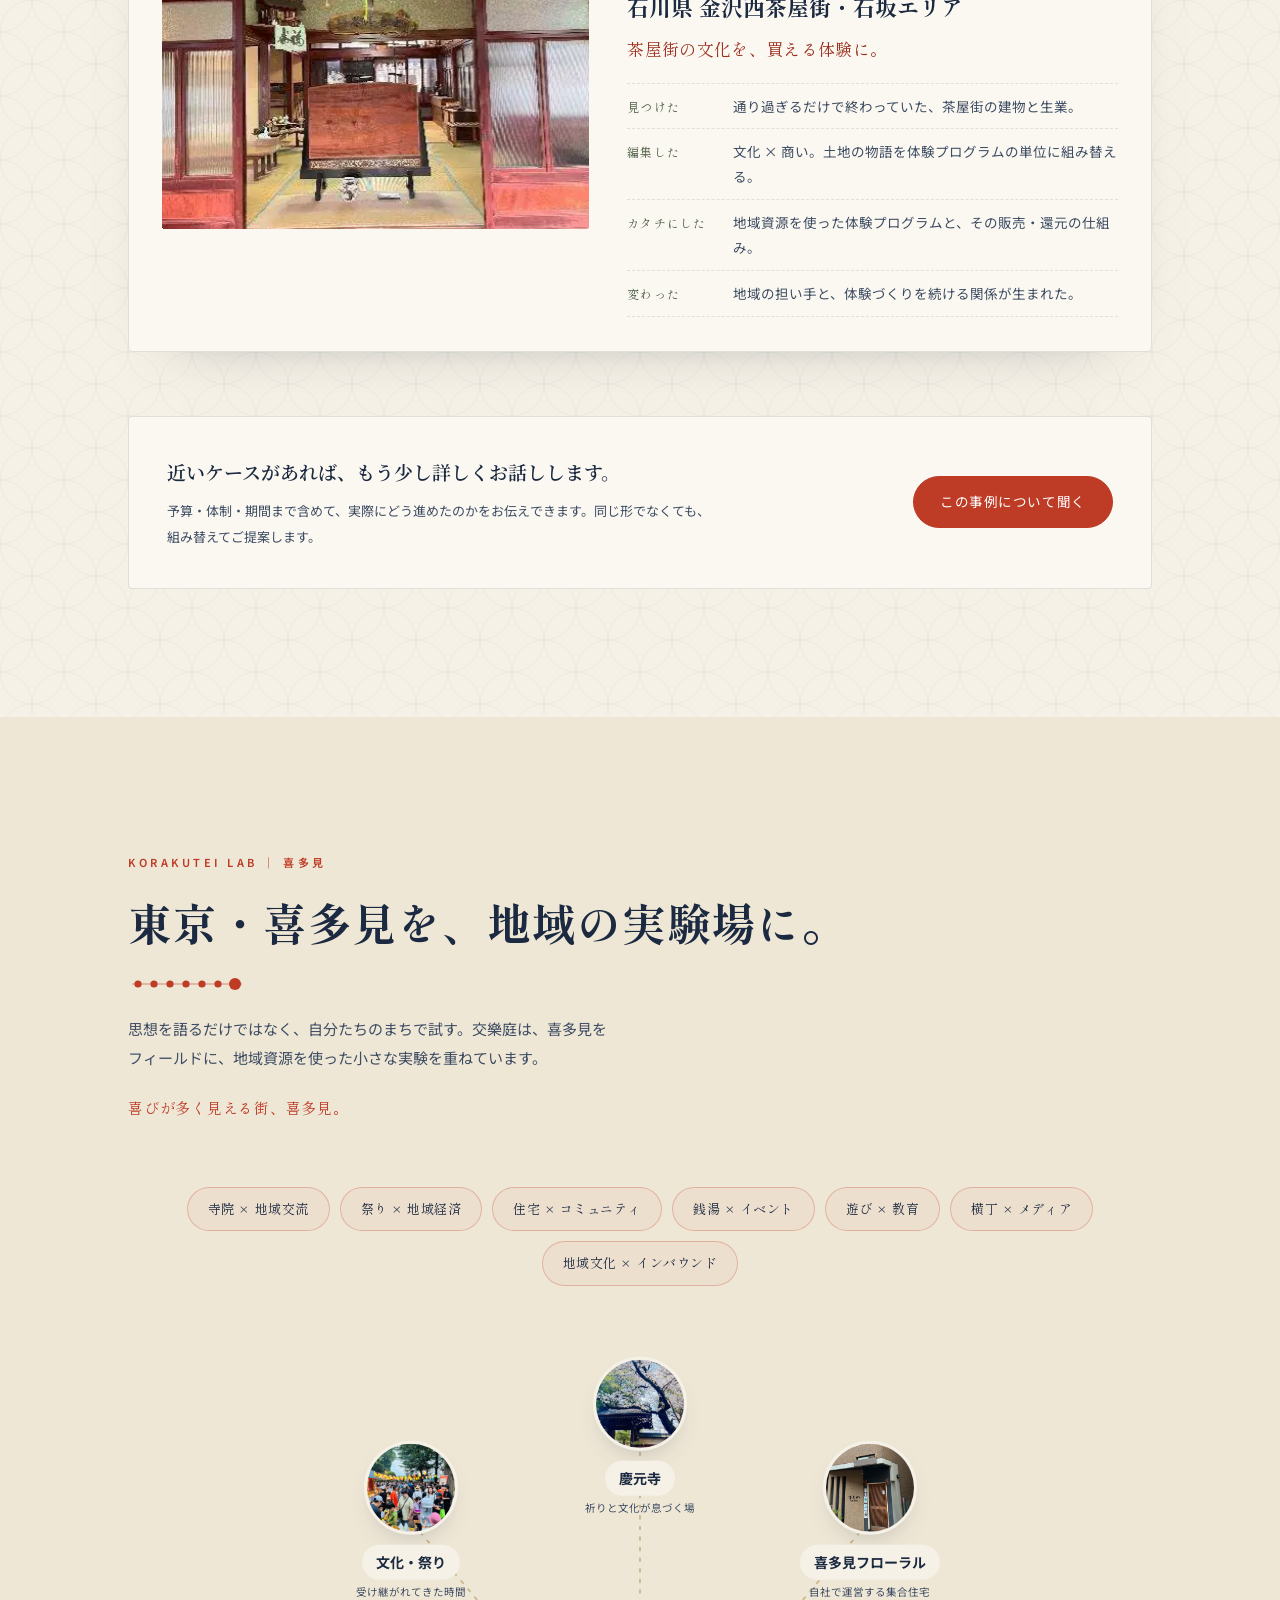
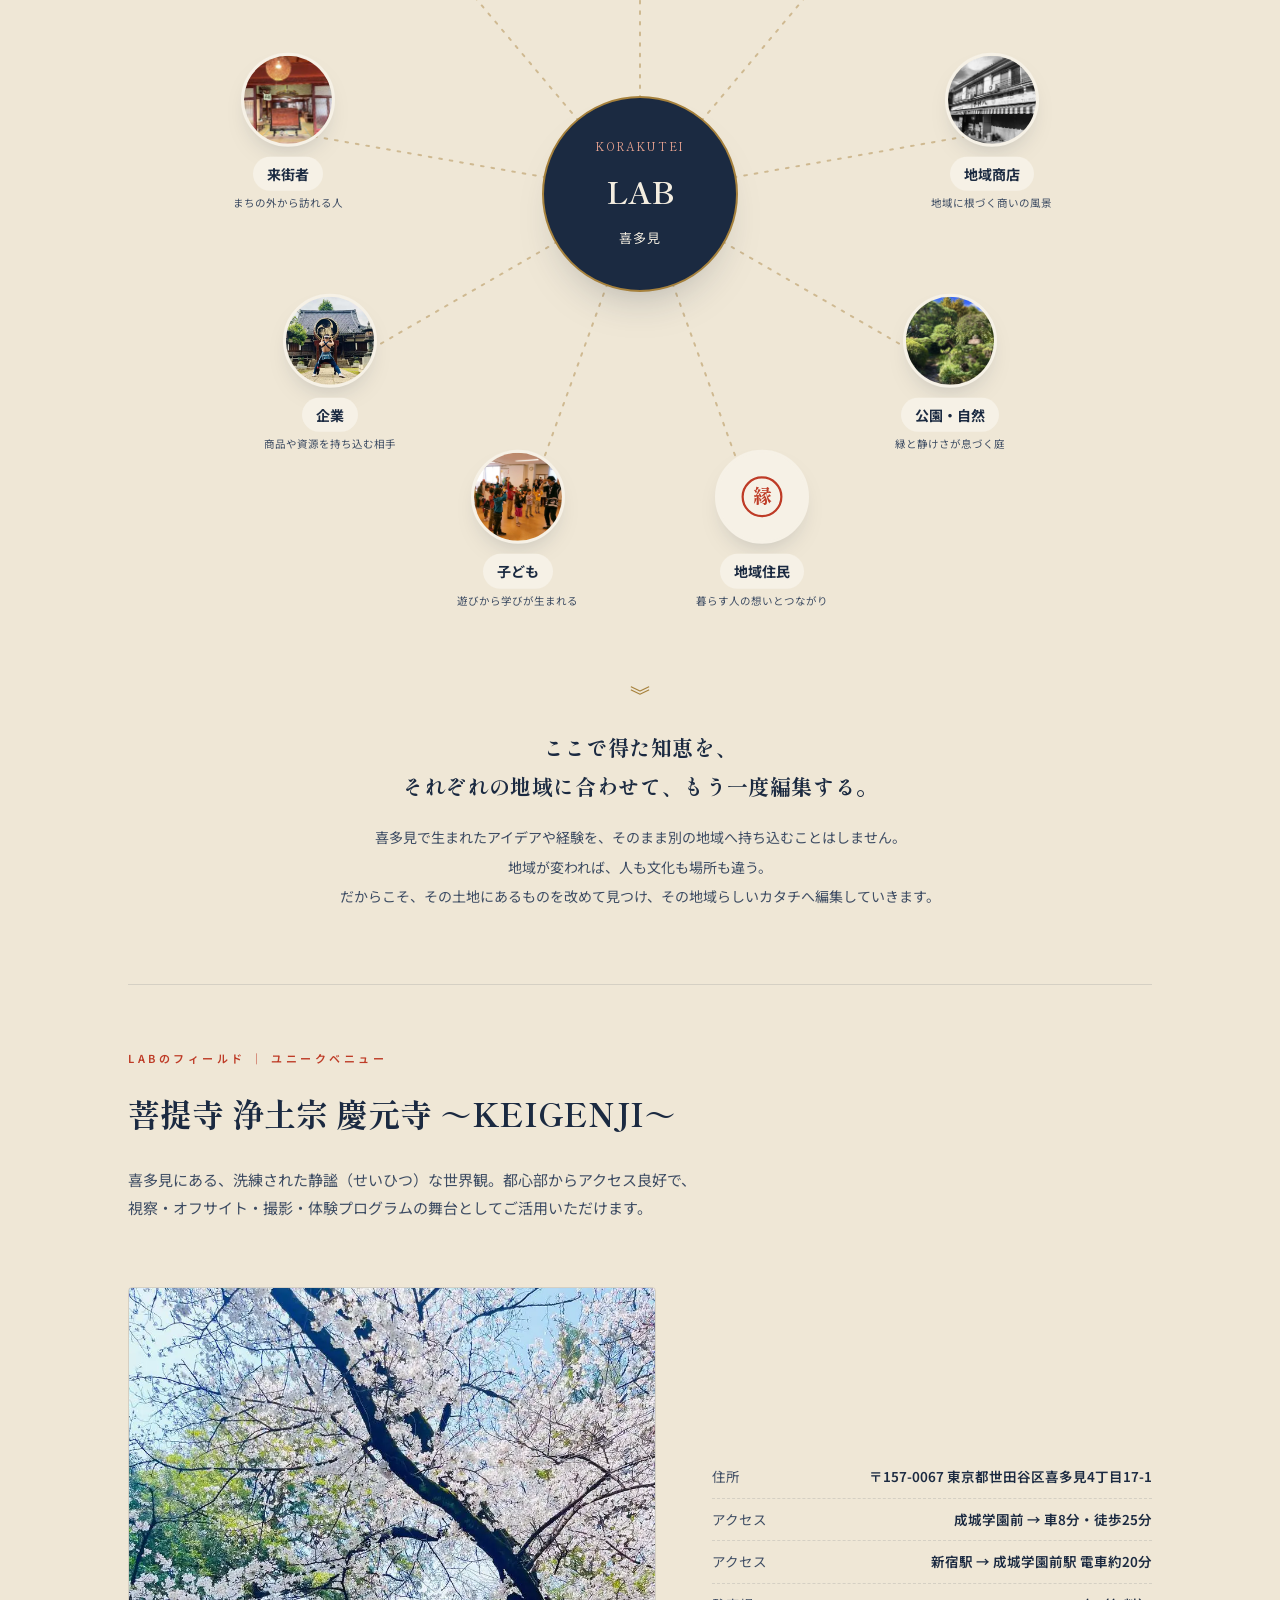
==== commit 222f58c1: "three.js と GSAP ScrollTrigger でスクロール演出を追加 - ヒーロー背景に three.js の「縁の輪」。漂う輪が縁の糸で結ばれ、   スクロールでひとつの円に集まる（ポ" ====
--- a/index.html
+++ b/index.html
@@ -47,7 +47,6 @@
   "sameAs": [
     "https://note.com/korakutei29",
     "https://www.youtube.com/@korakuteiyuji1863",
-    "https://www.instagram.com/korakutei/",
     "https://korakutei.github.io/yokocho-media/"
   ]
 }
@@ -94,6 +93,7 @@
      セットで見せる。説明はここでは3行まで。
      ========================================================== -->
 <section class="hero">
+  <div class="hero-en" aria-hidden="true"></div>
   <div class="hero-logo"><picture><source srcset="assets/img/logo.webp" type="image/webp"><img src="assets/img/logo.jpg" width="400" height="400" loading="eager" fetchpriority="high" decoding="async" alt="交樂庭 KO RAKU TEI ロゴ"></picture></div>
   <h1 class="hero-copy">地域にあるものを、<br>新しい価値へ。</h1>
   <p class="hero-brand">丁寧に縁をつなぎ、賑わいを創る。</p>
@@ -1071,7 +1071,6 @@
       <div class="company-row"><dt>Email</dt><dd><a href="mailto:korakutei29@gmail.com">korakutei29@gmail.com</a></dd></div>
       <div class="company-row"><dt>Website</dt><dd><a href="https://korakutei.github.io/korakutei-site/" target="_blank" rel="noopener">korakutei.github.io/korakutei-site</a></dd></div>
       <div class="company-row"><dt>JOURNAL</dt><dd><a href="https://note.com/korakutei29" target="_blank" rel="noopener">note.com/korakutei29 ↗</a></dd></div>
-      <div class="company-row"><dt>Instagram</dt><dd><a href="https://www.instagram.com/korakutei/" target="_blank" rel="noopener">@korakutei ↗</a></dd></div>
     </dl>
   </div>
 </section>
@@ -1240,7 +1239,6 @@
     <div class="closing">地域にあるものを、新しい価値へ。<br>丁寧に縁をつなぎ、賑わいを創る。</div>
     <a class="mail" href="mailto:korakutei29@gmail.com">korakutei29@gmail.com</a>
     <div class="footer-note"><a class="ext-link" href="https://note.com/korakutei29" target="_blank" rel="noopener">JOURNAL ｜ note で日々の実験を綴っています ↗</a></div>
-    <div class="footer-note"><a class="ext-link" href="https://www.instagram.com/korakutei/" target="_blank" rel="noopener">INSTAGRAM ｜ 喜多見の暮らしを短い映像で ↗</a></div>
     <div class="fine">合同会社交樂庭 ／ KO RAKU TEI</div>
   </div>
 </footer>
@@ -1292,9 +1290,12 @@
 
 <!-- note.com の embed.js は配信終了（404）のため削除。
      note埋め込みは <iframe src="https://note.com/embed/notes/..."> 単体で動作する -->
+<script src="assets/vendor/gsap.min.js" defer></script>
+<script src="assets/vendor/ScrollTrigger.min.js" defer></script>
 <script src="assets/js/movie.js" defer></script>
 <script src="assets/js/main.js" defer></script>
 <script src="assets/js/marie.js" defer></script>
+<script src="assets/js/motion.js" defer></script>
 
 </body>
 </html>
--- a/assets/css/style.css
+++ b/assets/css/style.css
@@ -2040,3 +2040,32 @@
     .marie-guide{display:none;}
   }
 
+/* ==========================================================
+   スクロール演出（assets/js/motion.js）2026/11 追加
+   ========================================================== */
+/* ヒーローの縁の輪（three.js）。文字の下に敷き、中央は薄くして読みやすさを守る */
+.hero{position:relative;}
+.hero-en{
+  position:absolute;inset:0;z-index:0;pointer-events:none;
+  opacity:0;transition:opacity 1.6s ease;
+  -webkit-mask-image:radial-gradient(ellipse 46% 50% at 50% 52%, rgba(0,0,0,var(--en-c,.18)) 0%, rgba(0,0,0,var(--en-c,.18)) 45%, #000 100%);
+          mask-image:radial-gradient(ellipse 46% 50% at 50% 52%, rgba(0,0,0,var(--en-c,.18)) 0%, rgba(0,0,0,var(--en-c,.18)) 45%, #000 100%);
+}
+.hero-en.is-ready{opacity:1;}
+.hero-en canvas{display:block;width:100%;height:100%;}
+.hero > :not(.hero-en){position:relative;z-index:1;}
+.hero-logo,.hero-copy,.hero-brand,.hero-desc,.hero-cta{will-change:transform;}
+
+/* 読み進んだ分の線（ヘッダー下端） */
+.scroll-progress{
+  position:absolute;left:0;right:0;bottom:0;height:2px;
+  background:var(--vermillion);opacity:.75;
+  transform:scaleX(0);transform-origin:0 50%;pointer-events:none;
+}
+
+/* 視差で動かす写真は、はみ出しを隠す */
+.pj-media > picture{will-change:transform;}
+
+@media (prefers-reduced-motion:reduce){
+  .hero-en,.scroll-progress{display:none;}
+}
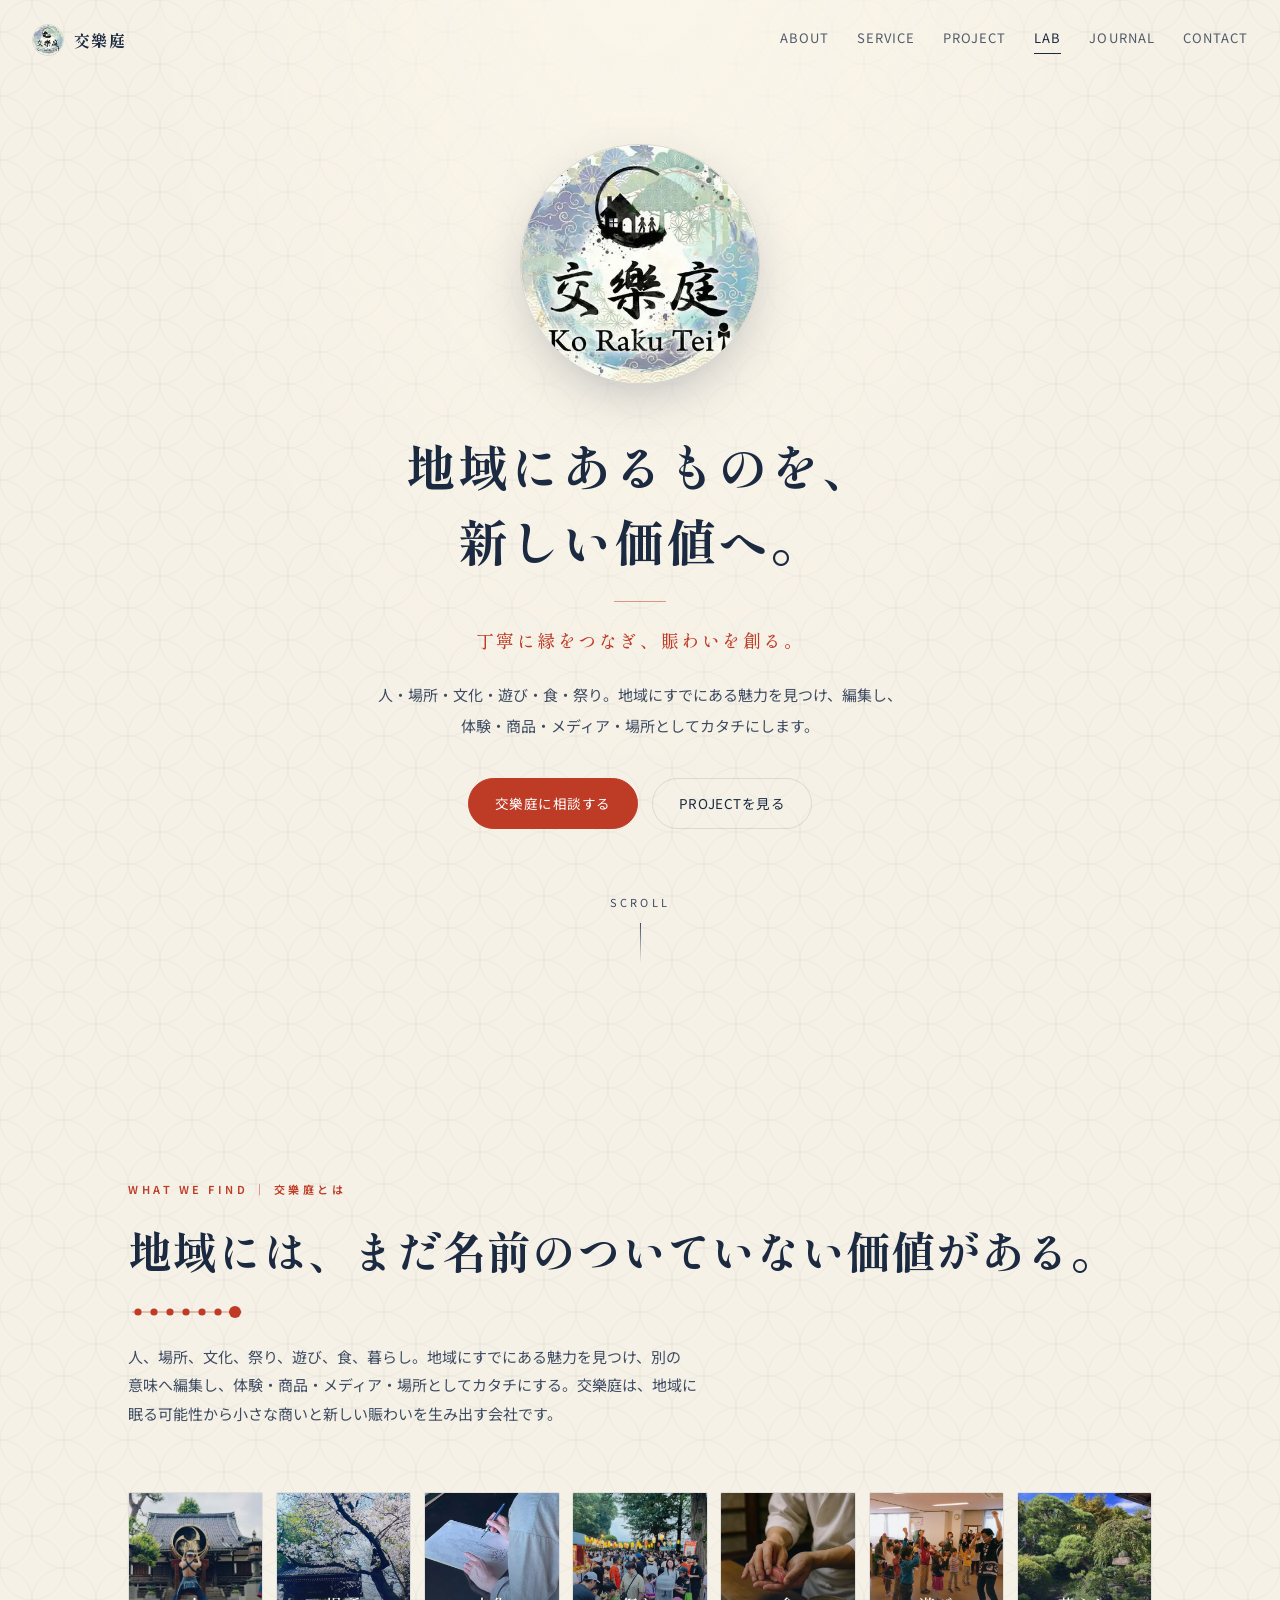
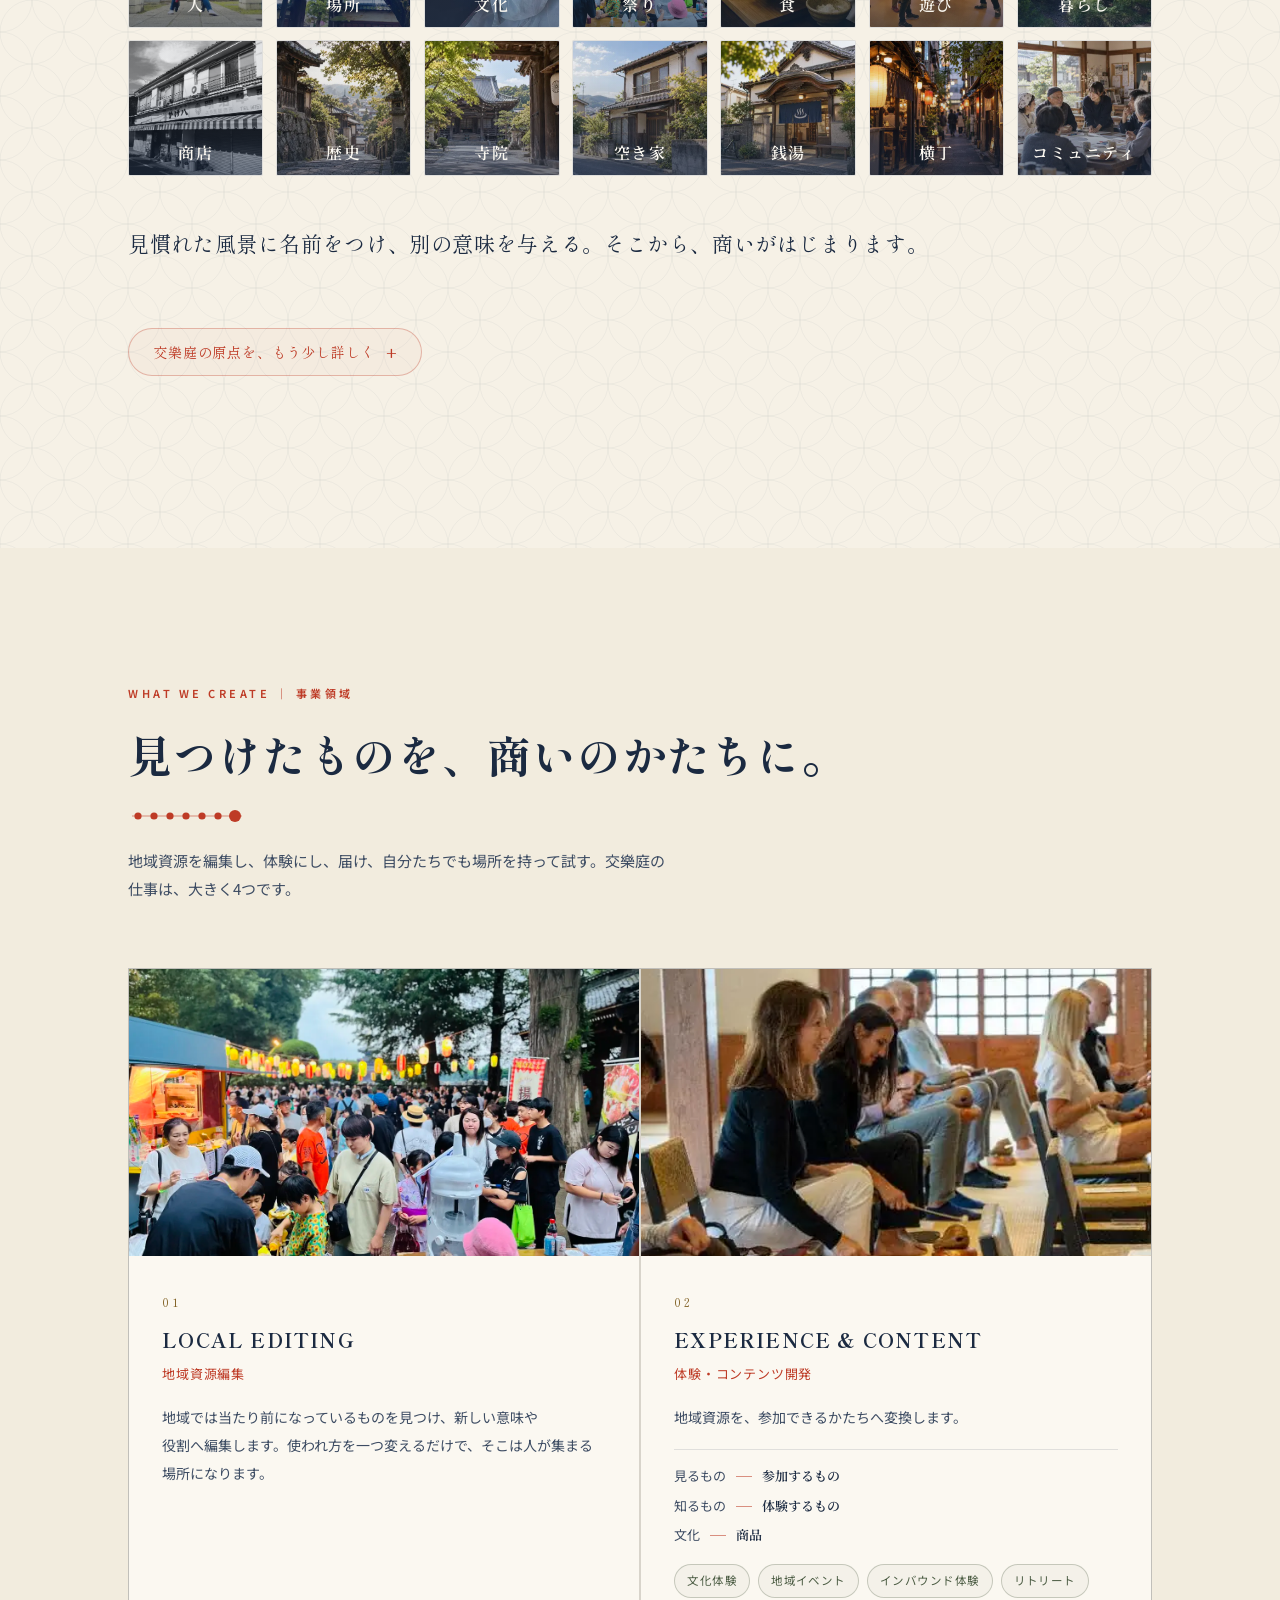
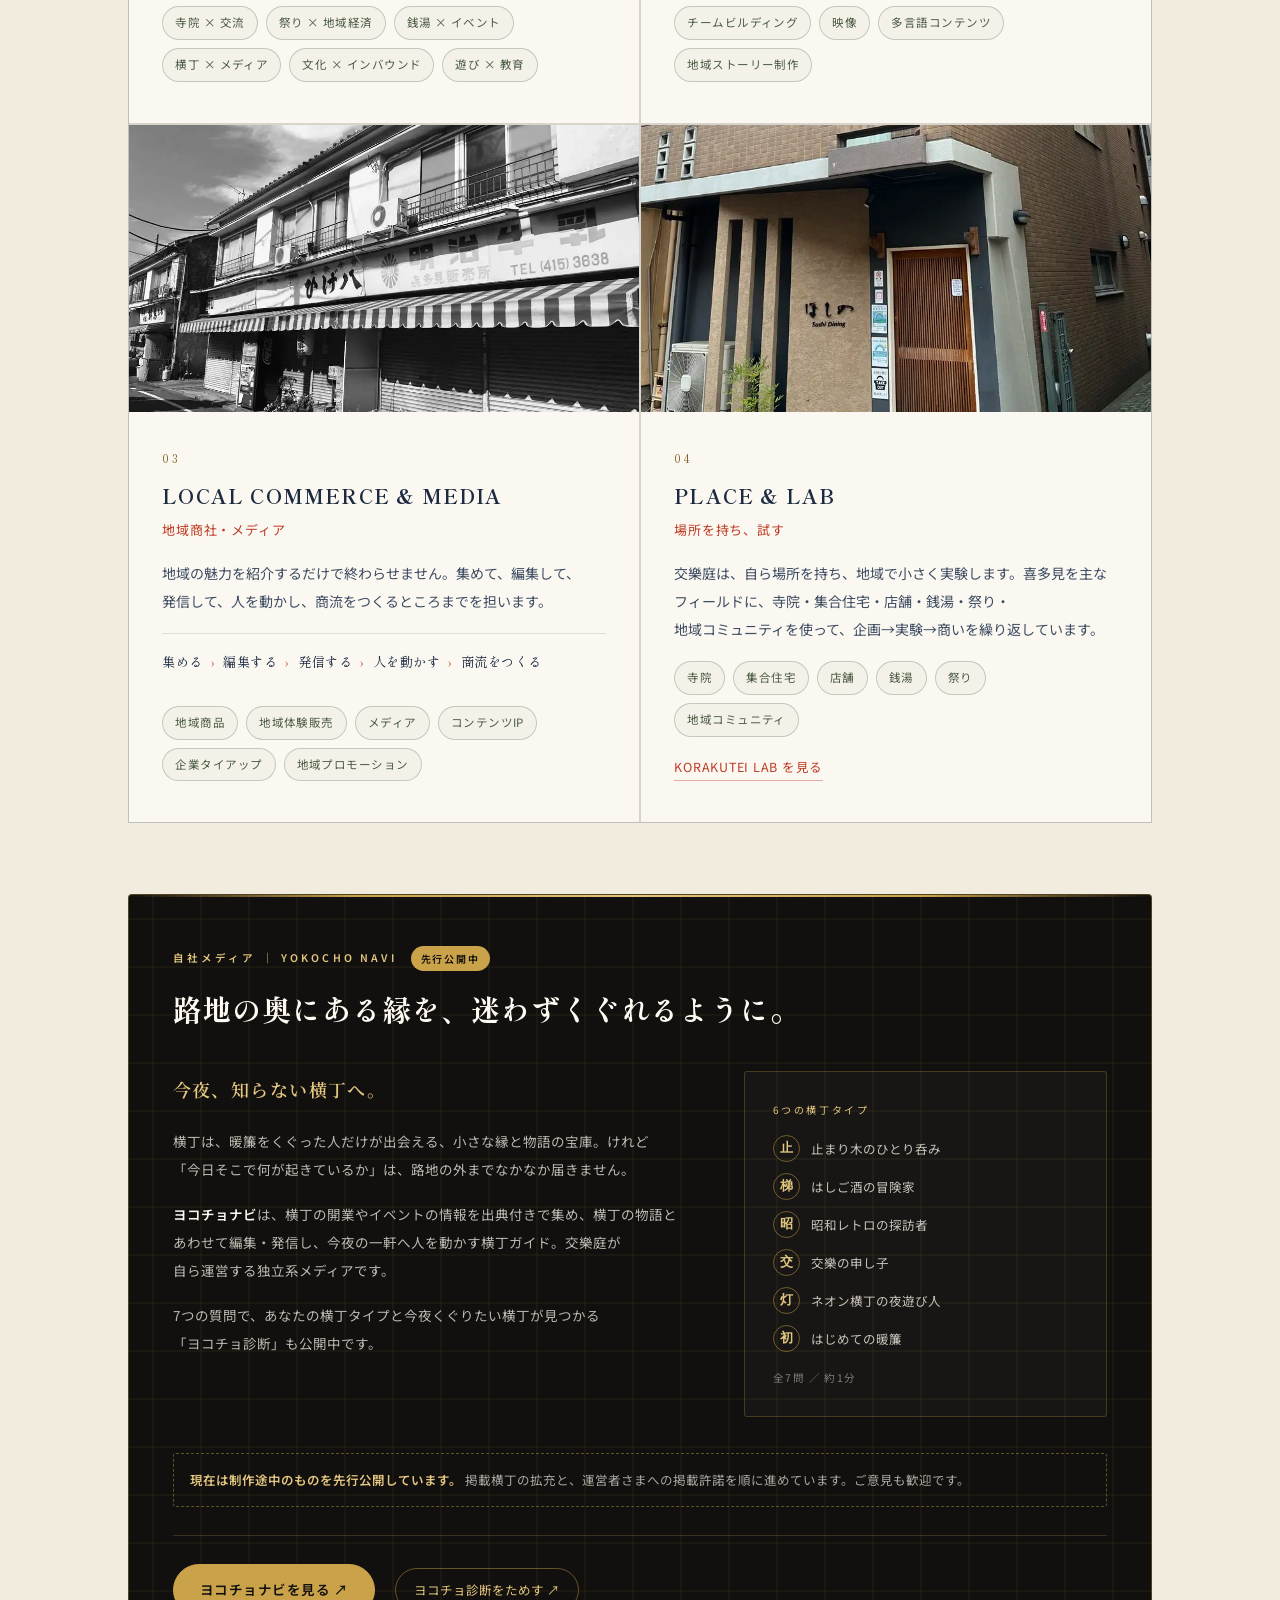
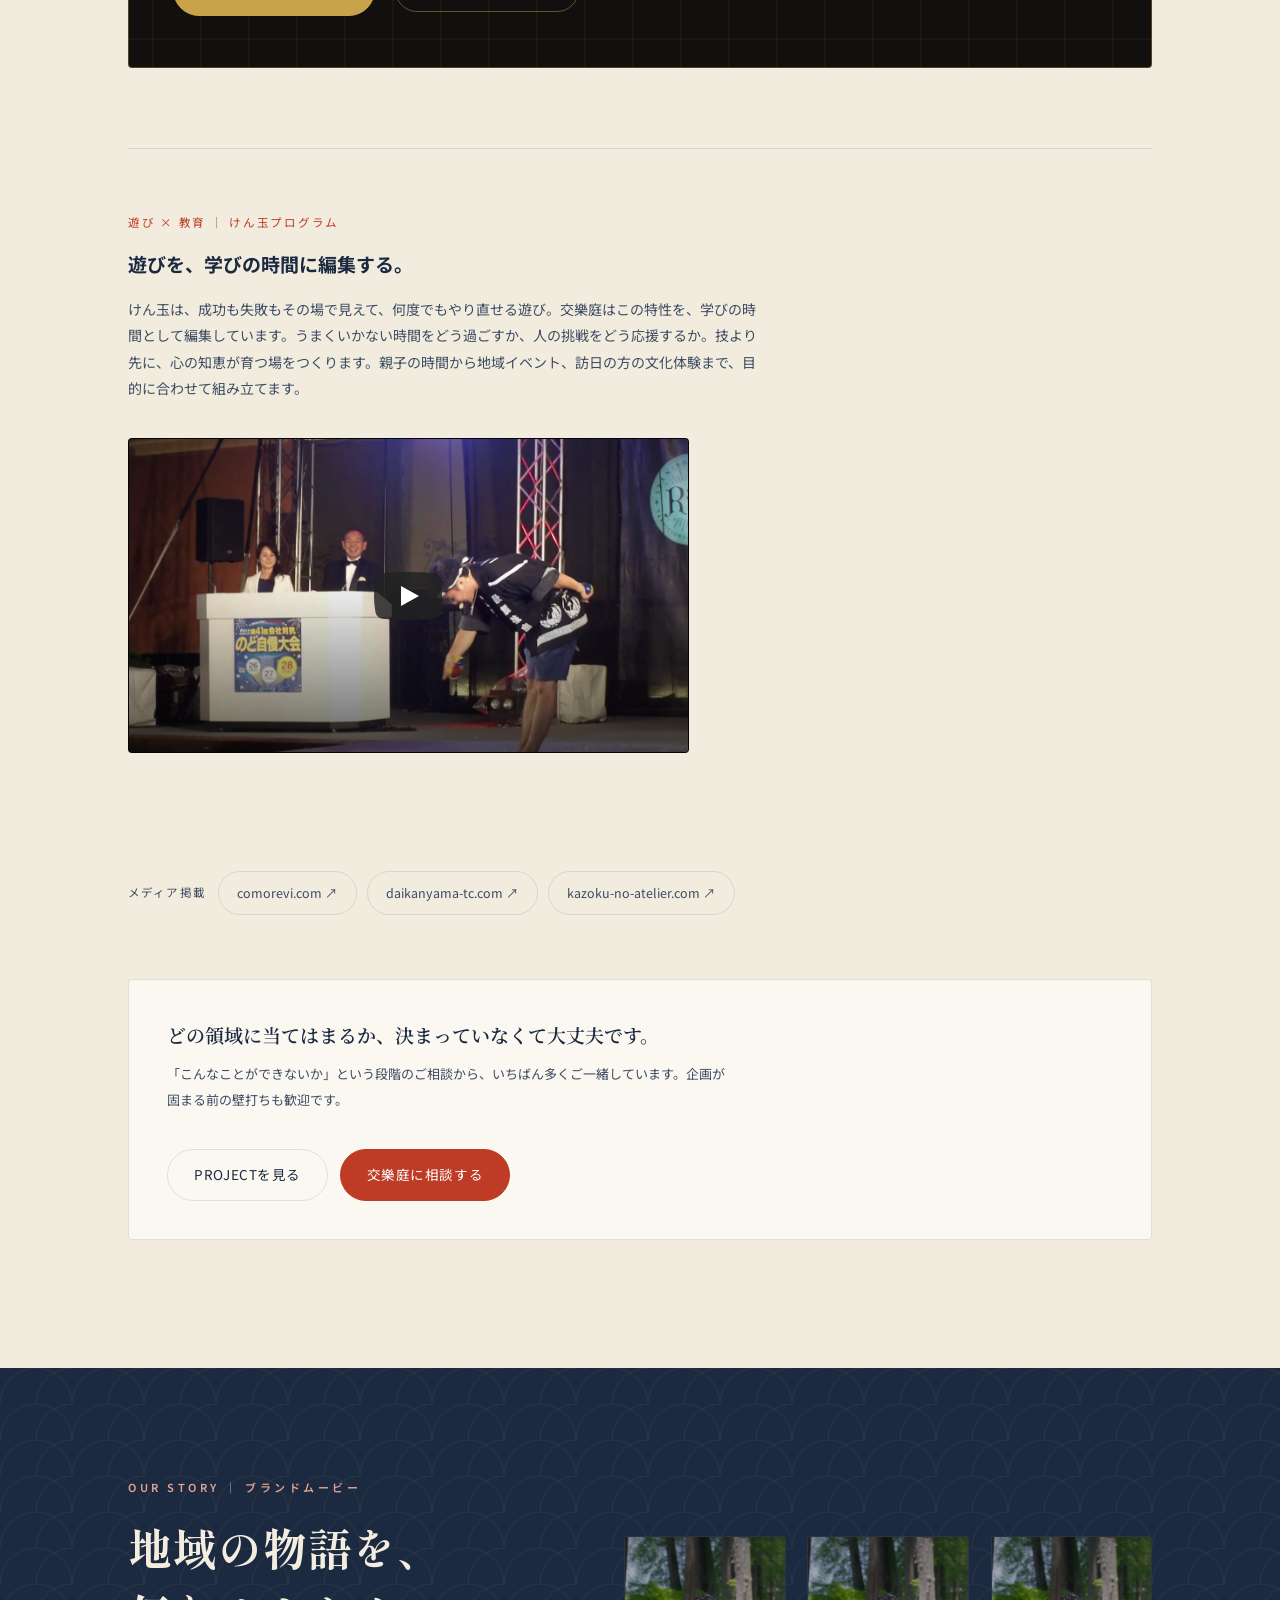
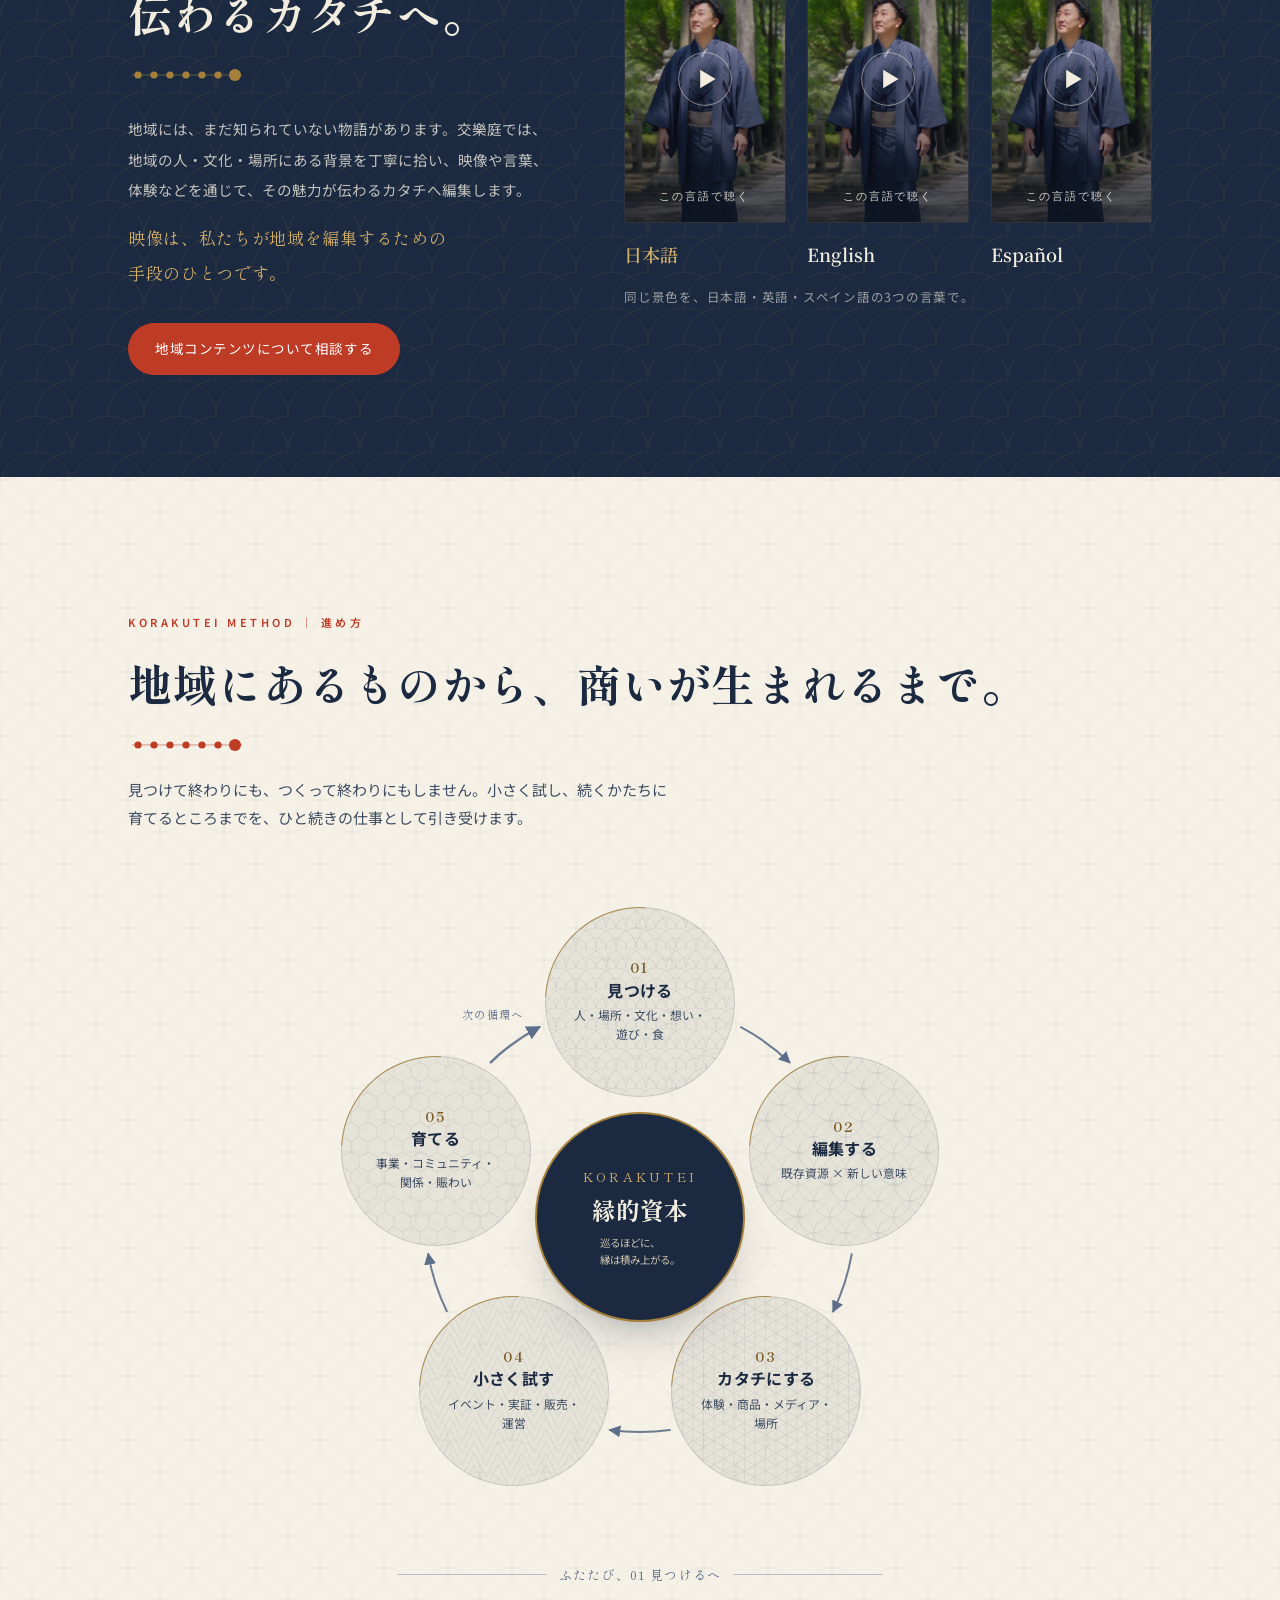
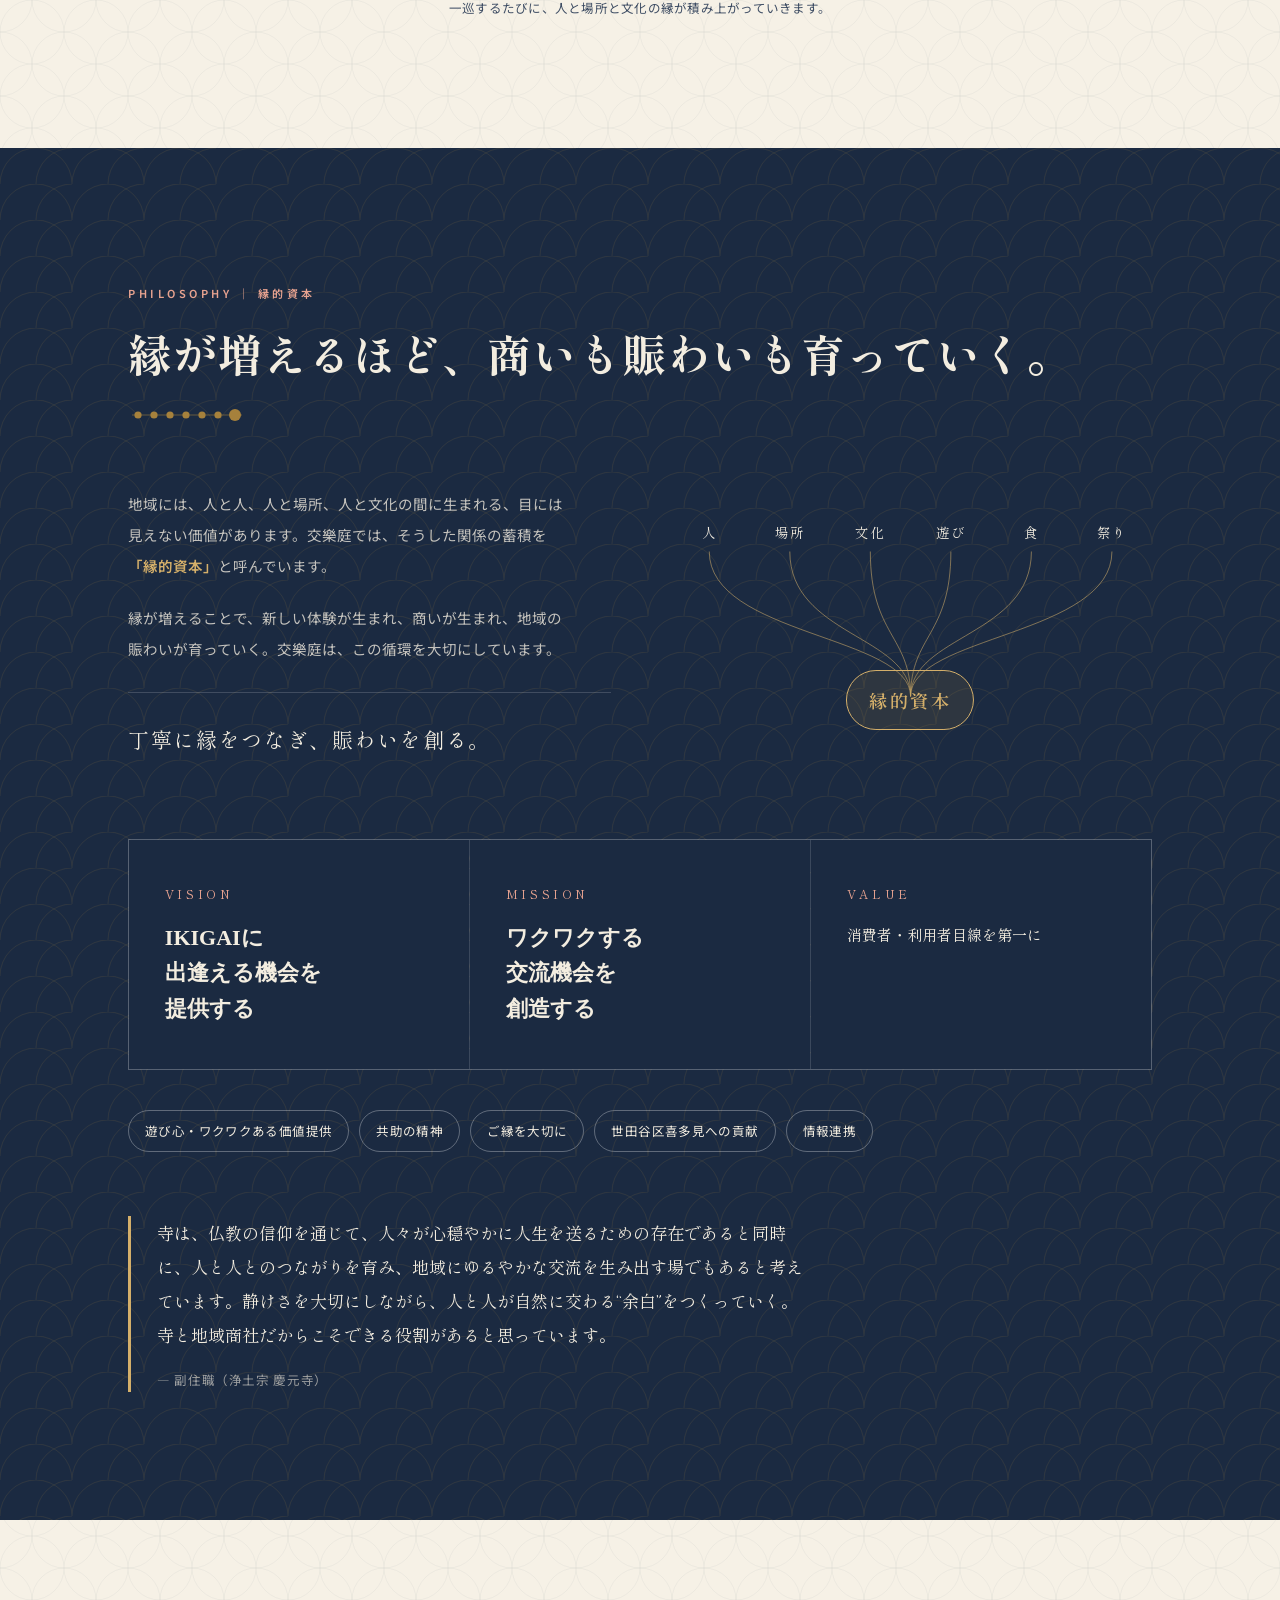
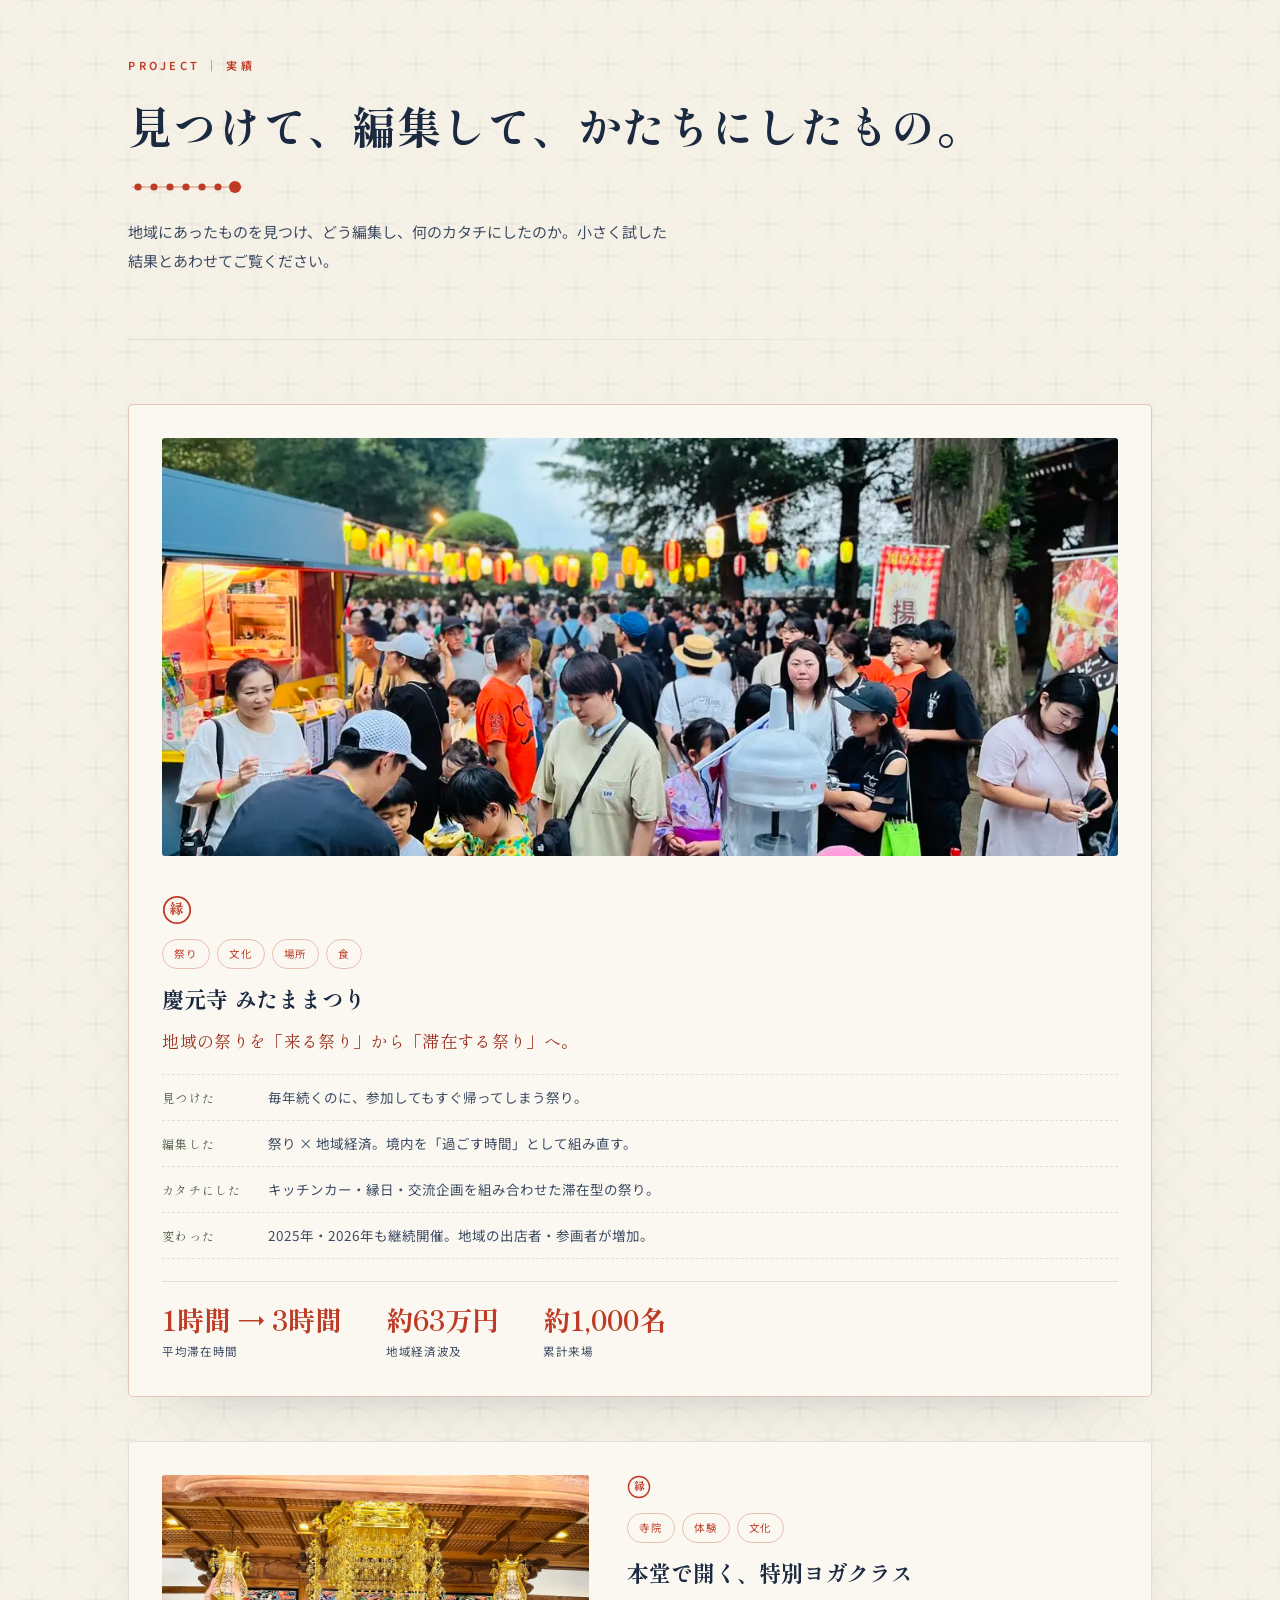
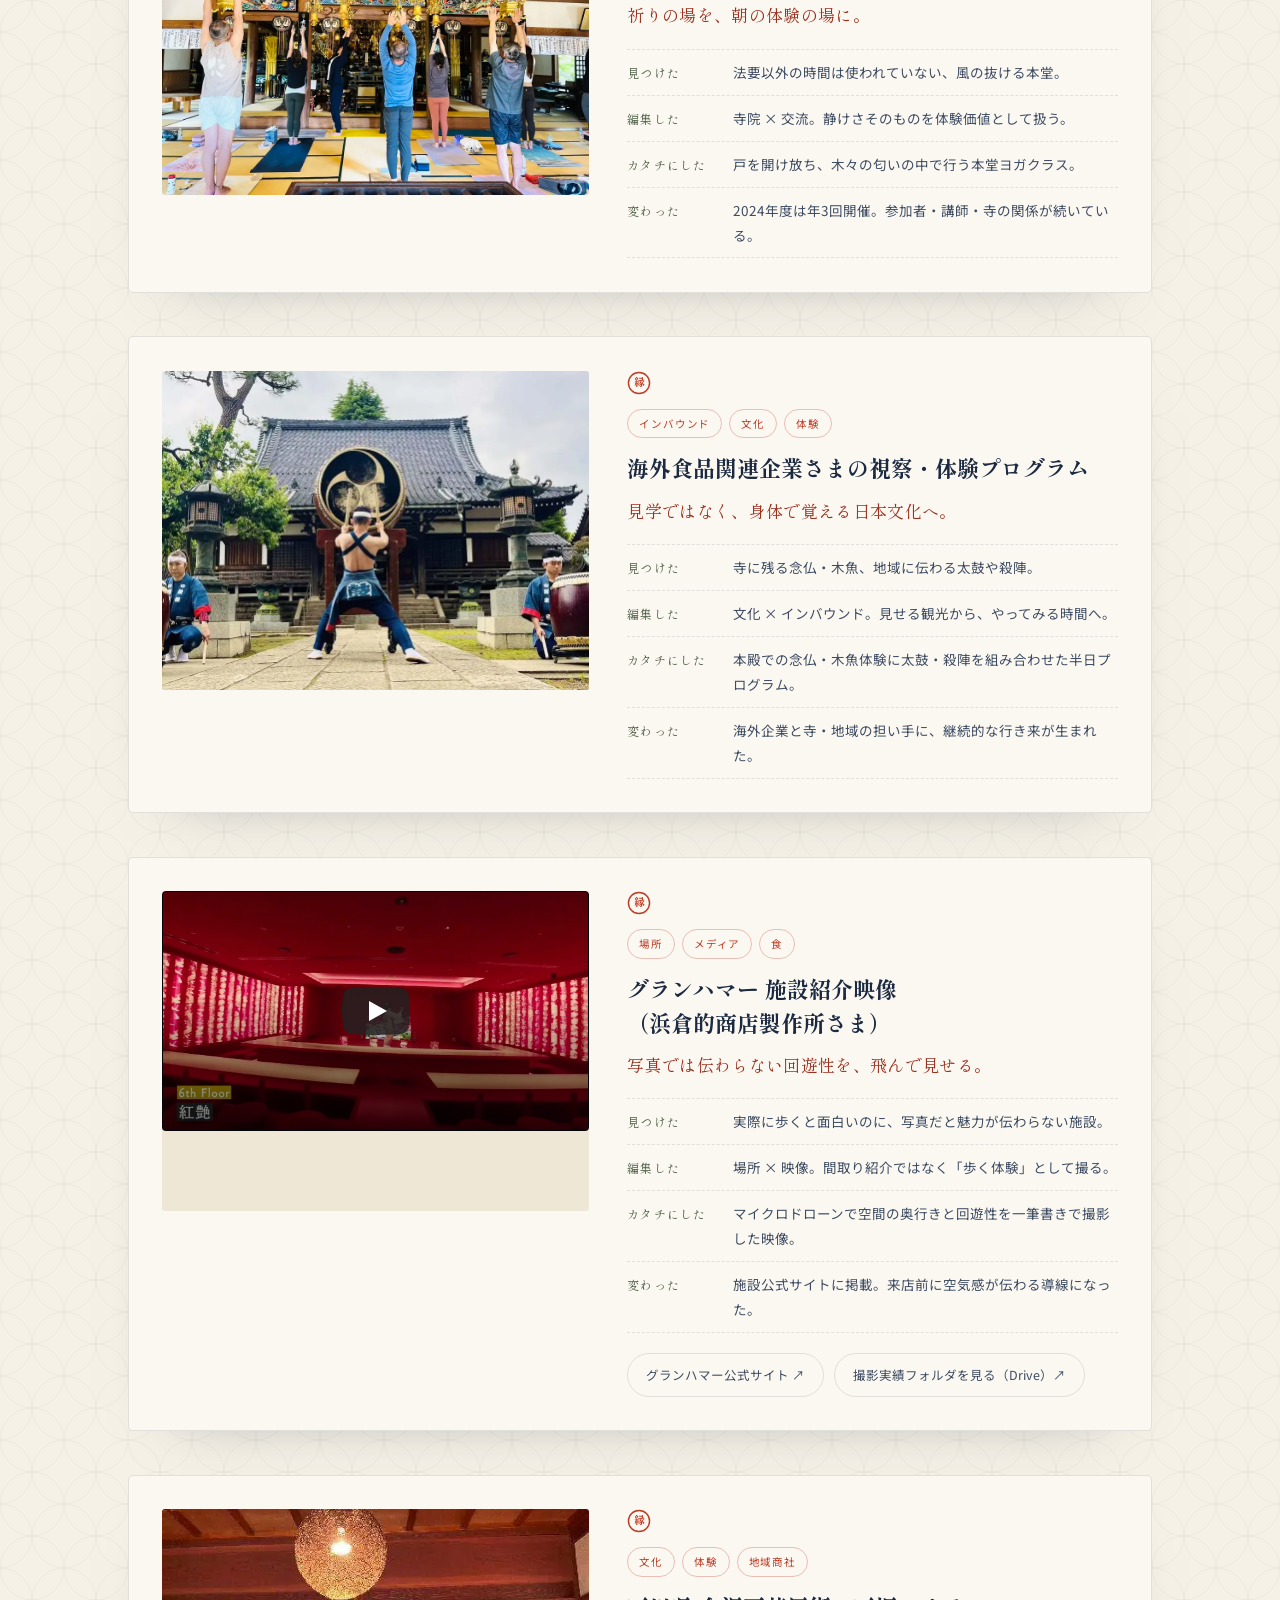
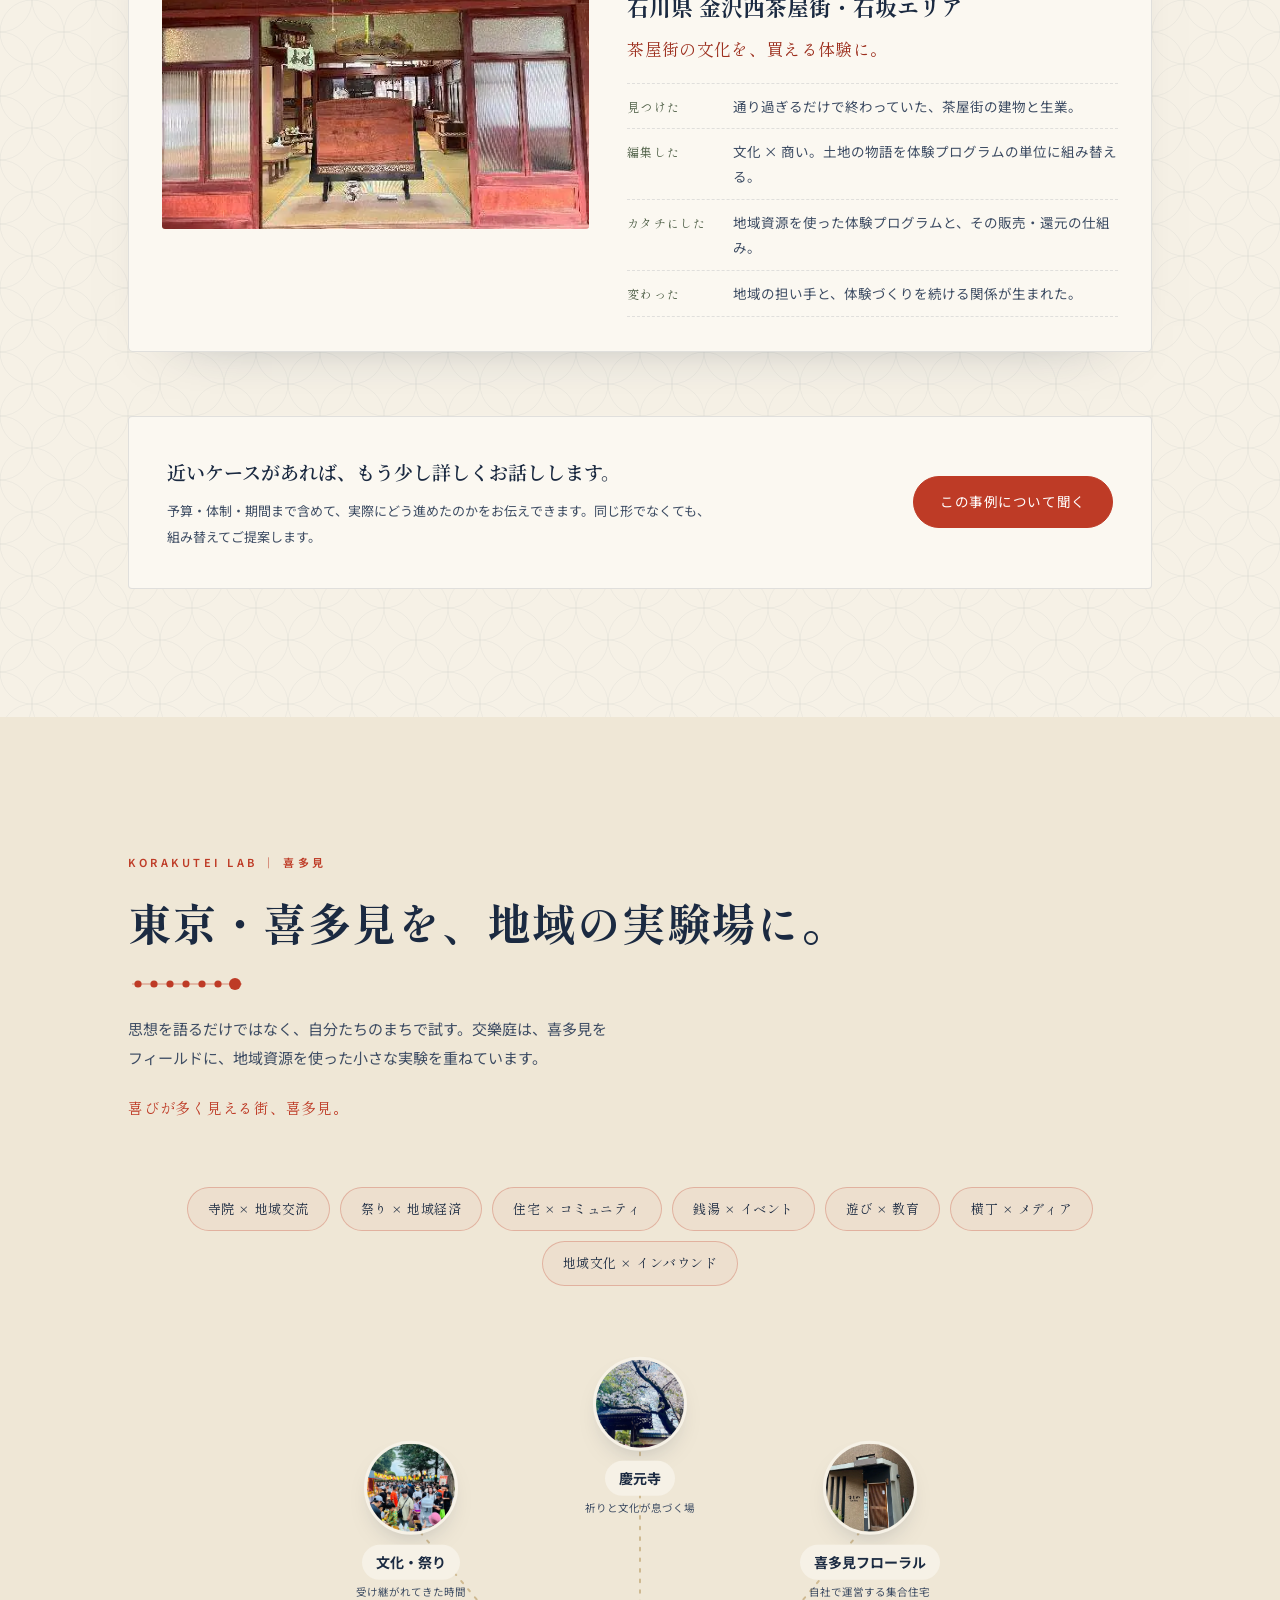
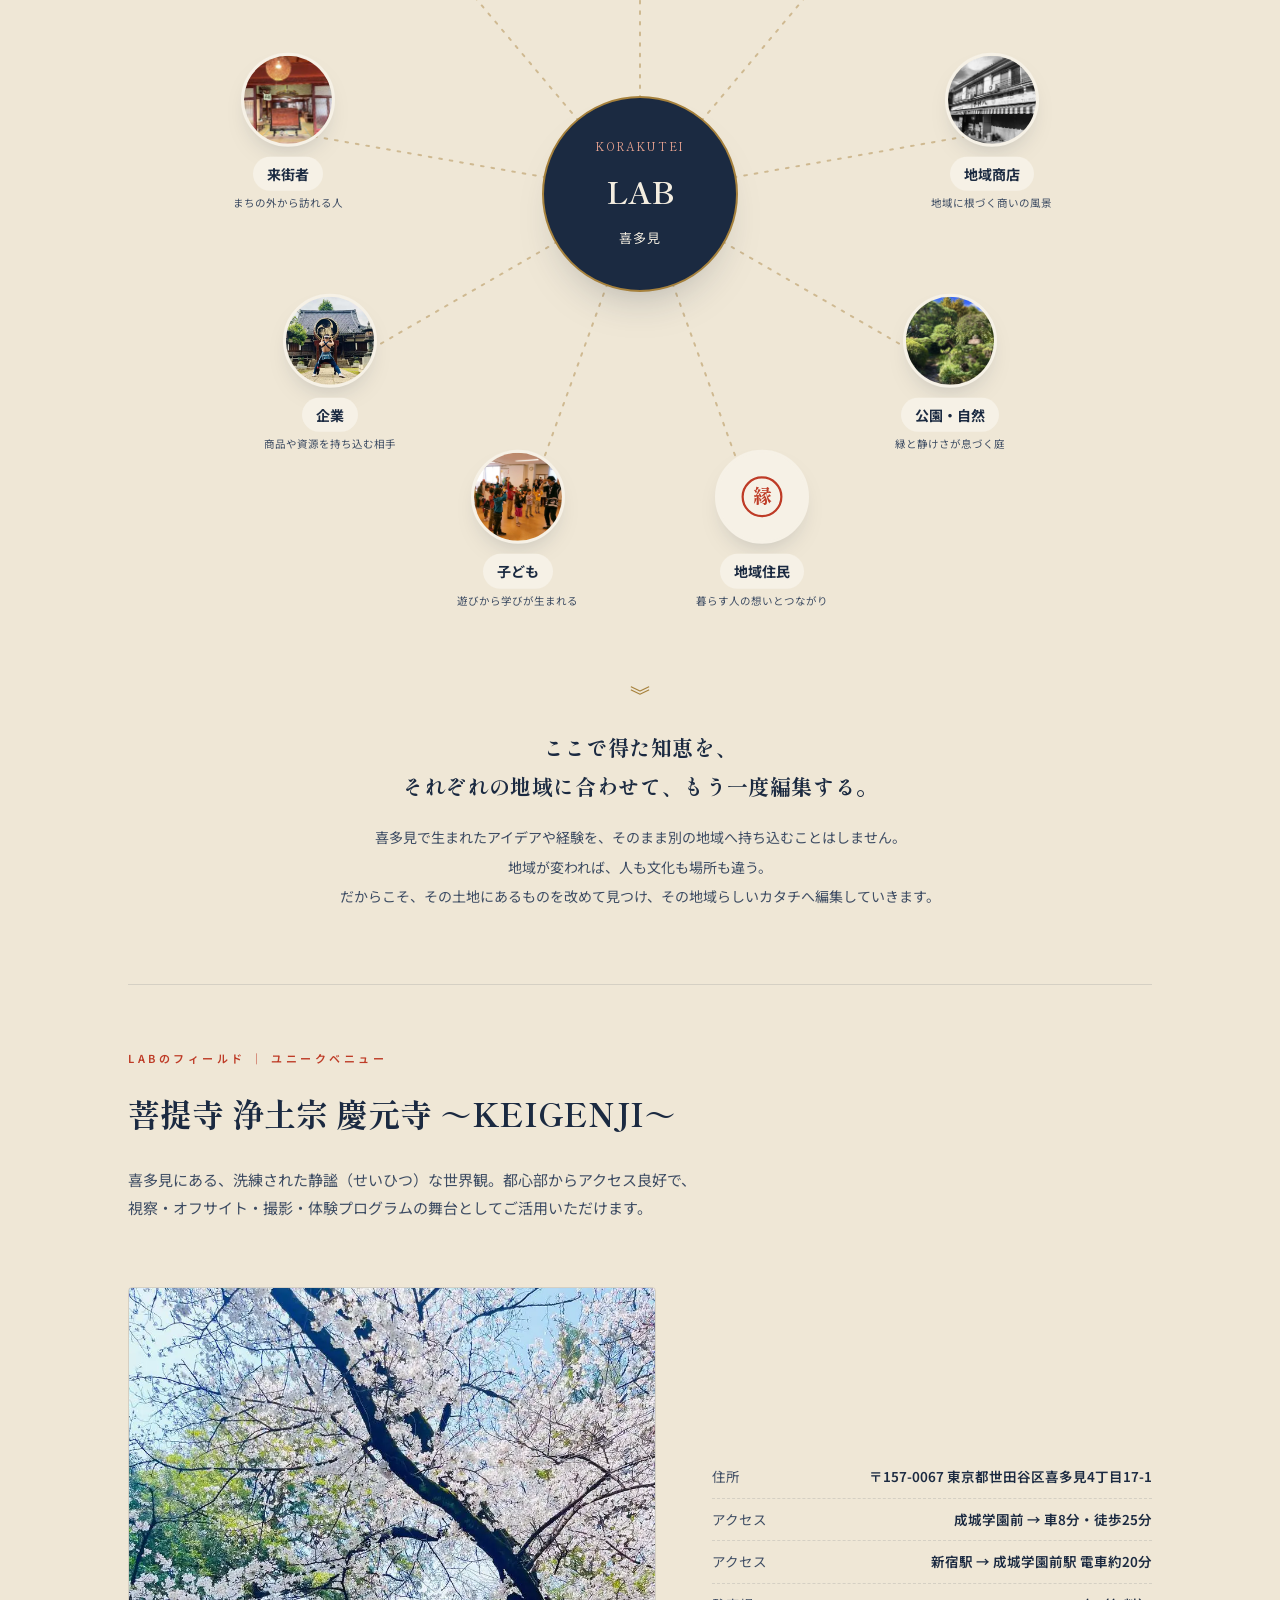
==== commit 177a3e3f: "Merge pull request #13 from korakutei/update/news-instagram 公式Instagram（@korakutei）を掲載" ====
--- a/index.html
+++ b/index.html
@@ -47,6 +47,7 @@
   "sameAs": [
     "https://note.com/korakutei29",
     "https://www.youtube.com/@korakuteiyuji1863",
+    "https://www.instagram.com/korakutei/",
     "https://korakutei.github.io/yokocho-media/"
   ]
 }
@@ -93,7 +94,6 @@
      セットで見せる。説明はここでは3行まで。
      ========================================================== -->
 <section class="hero">
-  <div class="hero-en" aria-hidden="true"></div>
   <div class="hero-logo"><picture><source srcset="assets/img/logo.webp" type="image/webp"><img src="assets/img/logo.jpg" width="400" height="400" loading="eager" fetchpriority="high" decoding="async" alt="交樂庭 KO RAKU TEI ロゴ"></picture></div>
   <h1 class="hero-copy">地域にあるものを、<br>新しい価値へ。</h1>
   <p class="hero-brand">丁寧に縁をつなぎ、賑わいを創る。</p>
@@ -1071,6 +1071,7 @@
       <div class="company-row"><dt>Email</dt><dd><a href="mailto:korakutei29@gmail.com">korakutei29@gmail.com</a></dd></div>
       <div class="company-row"><dt>Website</dt><dd><a href="https://korakutei.github.io/korakutei-site/" target="_blank" rel="noopener">korakutei.github.io/korakutei-site</a></dd></div>
       <div class="company-row"><dt>JOURNAL</dt><dd><a href="https://note.com/korakutei29" target="_blank" rel="noopener">note.com/korakutei29 ↗</a></dd></div>
+      <div class="company-row"><dt>Instagram</dt><dd><a href="https://www.instagram.com/korakutei/" target="_blank" rel="noopener">@korakutei ↗</a></dd></div>
     </dl>
   </div>
 </section>
@@ -1239,6 +1240,7 @@
     <div class="closing">地域にあるものを、新しい価値へ。<br>丁寧に縁をつなぎ、賑わいを創る。</div>
     <a class="mail" href="mailto:korakutei29@gmail.com">korakutei29@gmail.com</a>
     <div class="footer-note"><a class="ext-link" href="https://note.com/korakutei29" target="_blank" rel="noopener">JOURNAL ｜ note で日々の実験を綴っています ↗</a></div>
+    <div class="footer-note"><a class="ext-link" href="https://www.instagram.com/korakutei/" target="_blank" rel="noopener">INSTAGRAM ｜ 喜多見の暮らしを短い映像で ↗</a></div>
     <div class="fine">合同会社交樂庭 ／ KO RAKU TEI</div>
   </div>
 </footer>
@@ -1290,12 +1292,9 @@
 
 <!-- note.com の embed.js は配信終了（404）のため削除。
      note埋め込みは <iframe src="https://note.com/embed/notes/..."> 単体で動作する -->
-<script src="assets/vendor/gsap.min.js" defer></script>
-<script src="assets/vendor/ScrollTrigger.min.js" defer></script>
 <script src="assets/js/movie.js" defer></script>
 <script src="assets/js/main.js" defer></script>
 <script src="assets/js/marie.js" defer></script>
-<script src="assets/js/motion.js" defer></script>
 
 </body>
 </html>
--- a/assets/css/style.css
+++ b/assets/css/style.css
@@ -2040,32 +2040,3 @@
     .marie-guide{display:none;}
   }
 
-/* ==========================================================
-   スクロール演出（assets/js/motion.js）2026/11 追加
-   ========================================================== */
-/* ヒーローの縁の輪（three.js）。文字の下に敷き、中央は薄くして読みやすさを守る */
-.hero{position:relative;}
-.hero-en{
-  position:absolute;inset:0;z-index:0;pointer-events:none;
-  opacity:0;transition:opacity 1.6s ease;
-  -webkit-mask-image:radial-gradient(ellipse 46% 50% at 50% 52%, rgba(0,0,0,var(--en-c,.18)) 0%, rgba(0,0,0,var(--en-c,.18)) 45%, #000 100%);
-          mask-image:radial-gradient(ellipse 46% 50% at 50% 52%, rgba(0,0,0,var(--en-c,.18)) 0%, rgba(0,0,0,var(--en-c,.18)) 45%, #000 100%);
-}
-.hero-en.is-ready{opacity:1;}
-.hero-en canvas{display:block;width:100%;height:100%;}
-.hero > :not(.hero-en){position:relative;z-index:1;}
-.hero-logo,.hero-copy,.hero-brand,.hero-desc,.hero-cta{will-change:transform;}
-
-/* 読み進んだ分の線（ヘッダー下端） */
-.scroll-progress{
-  position:absolute;left:0;right:0;bottom:0;height:2px;
-  background:var(--vermillion);opacity:.75;
-  transform:scaleX(0);transform-origin:0 50%;pointer-events:none;
-}
-
-/* 視差で動かす写真は、はみ出しを隠す */
-.pj-media > picture{will-change:transform;}
-
-@media (prefers-reduced-motion:reduce){
-  .hero-en,.scroll-progress{display:none;}
-}
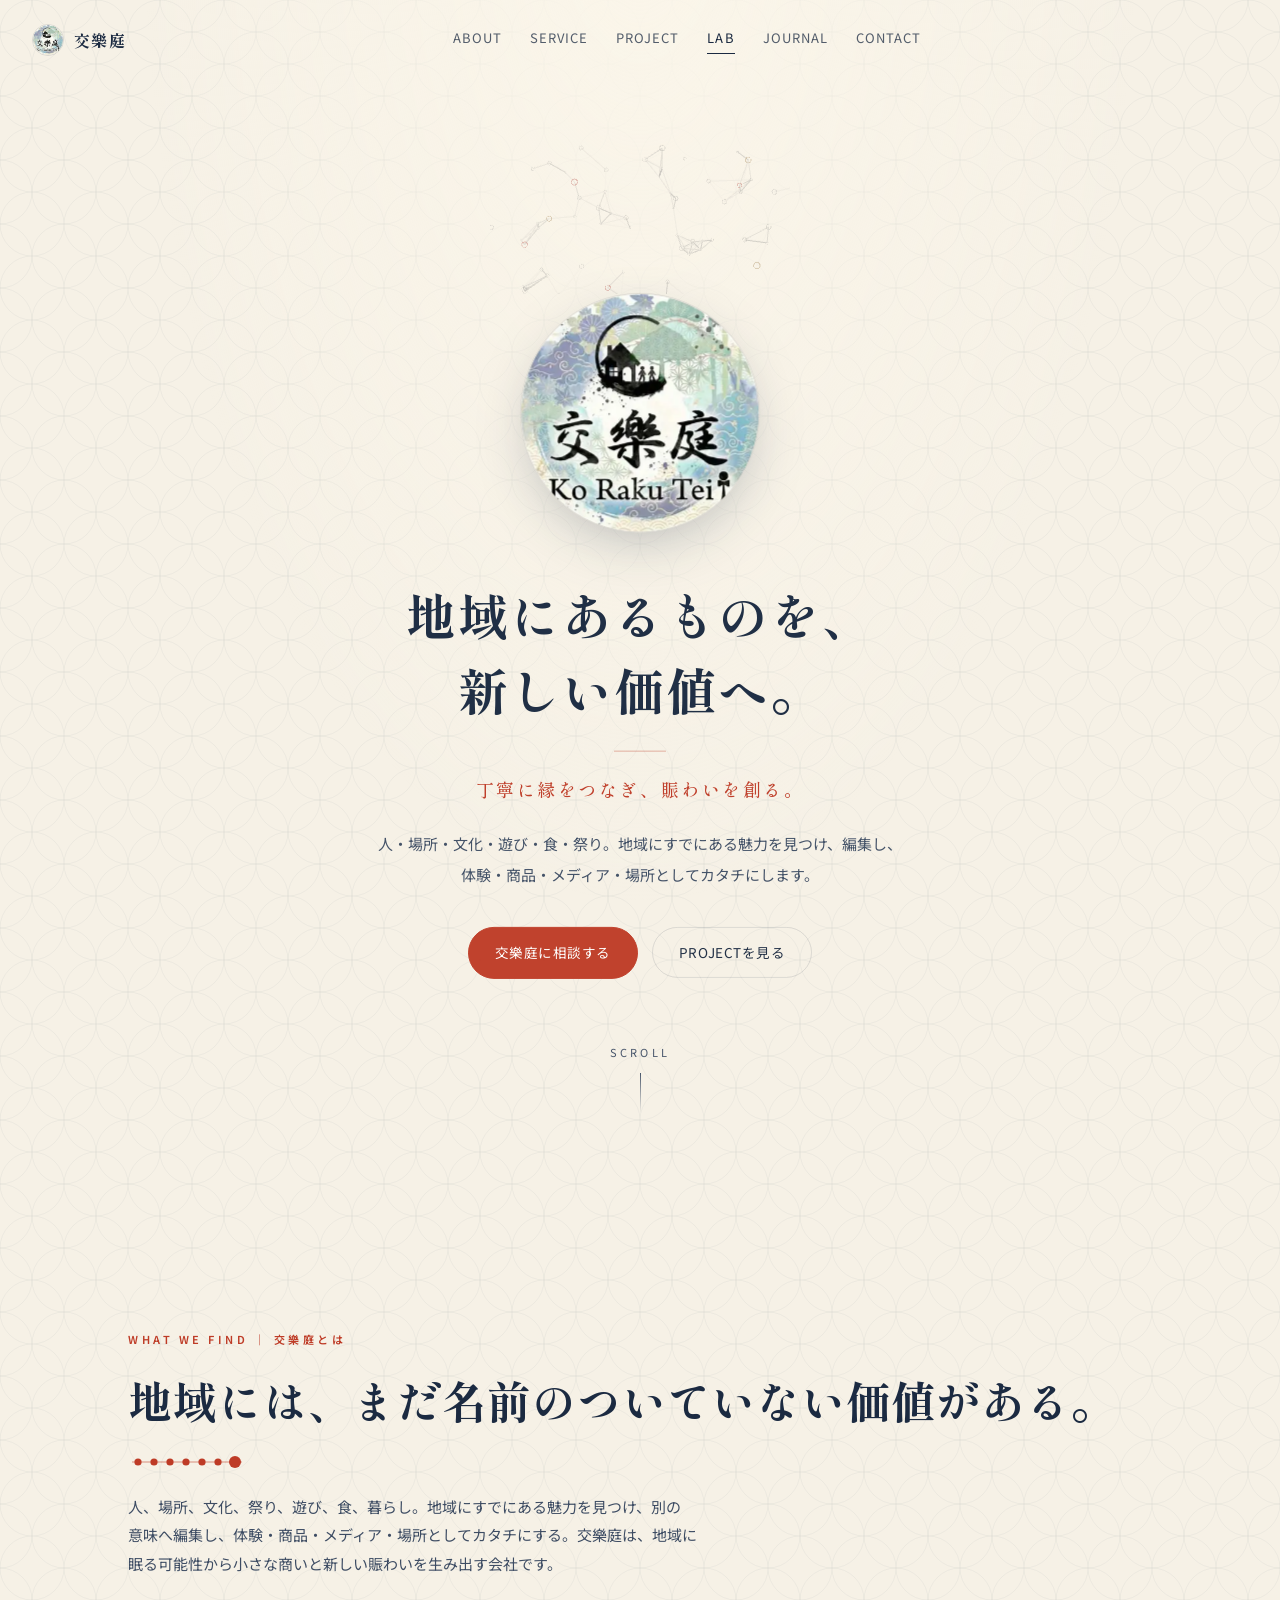
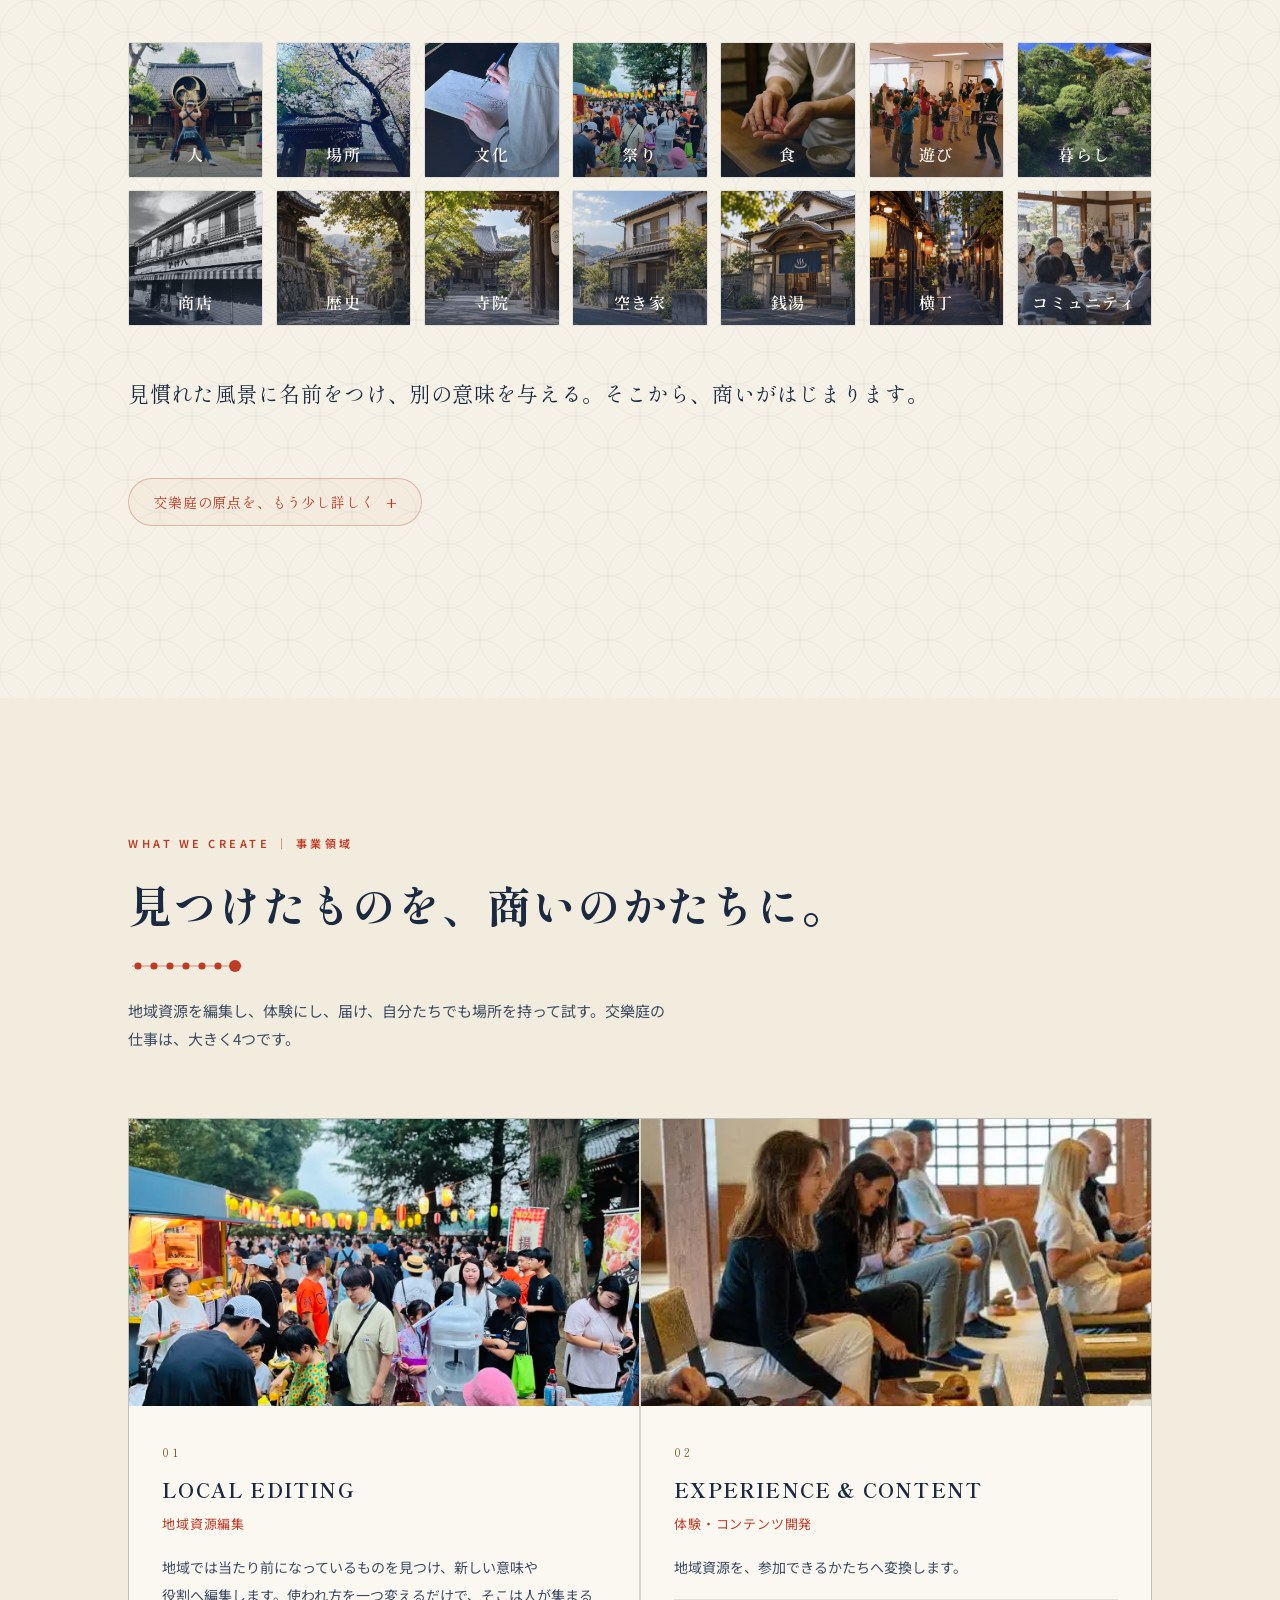
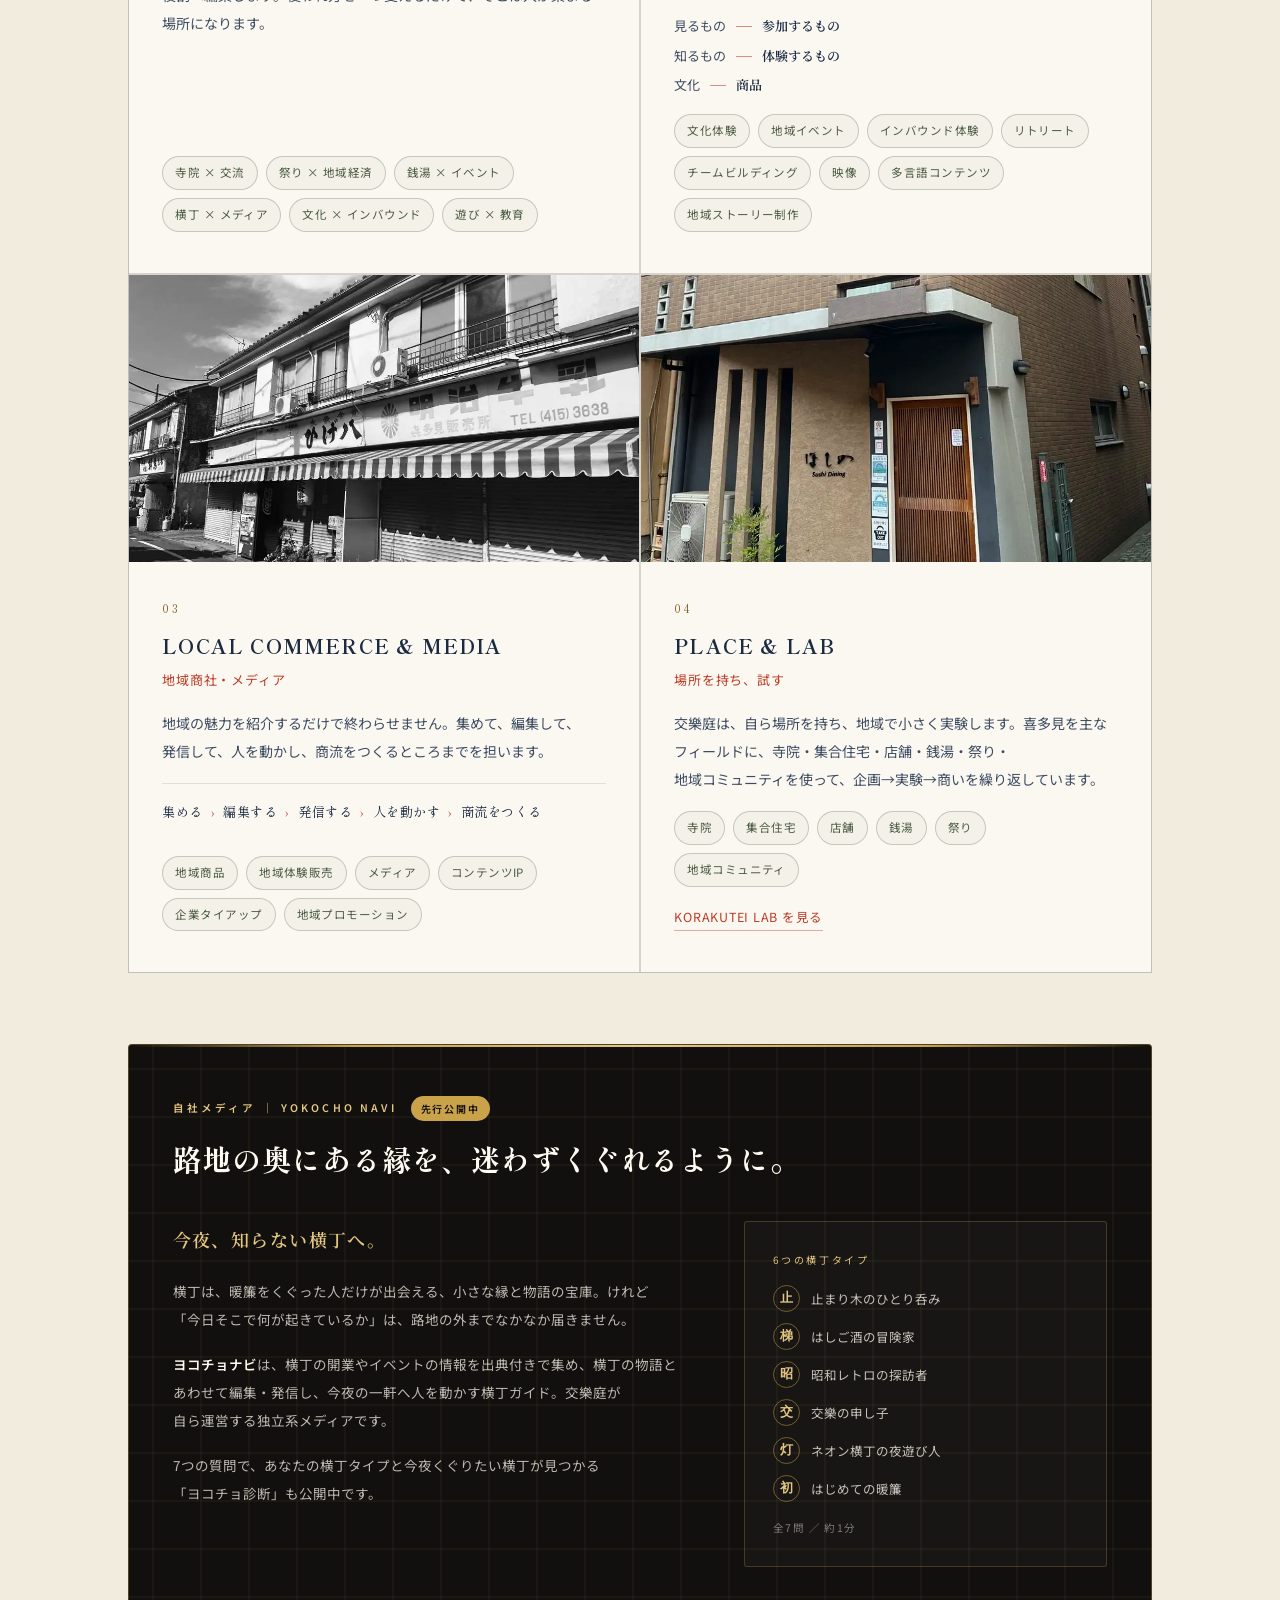
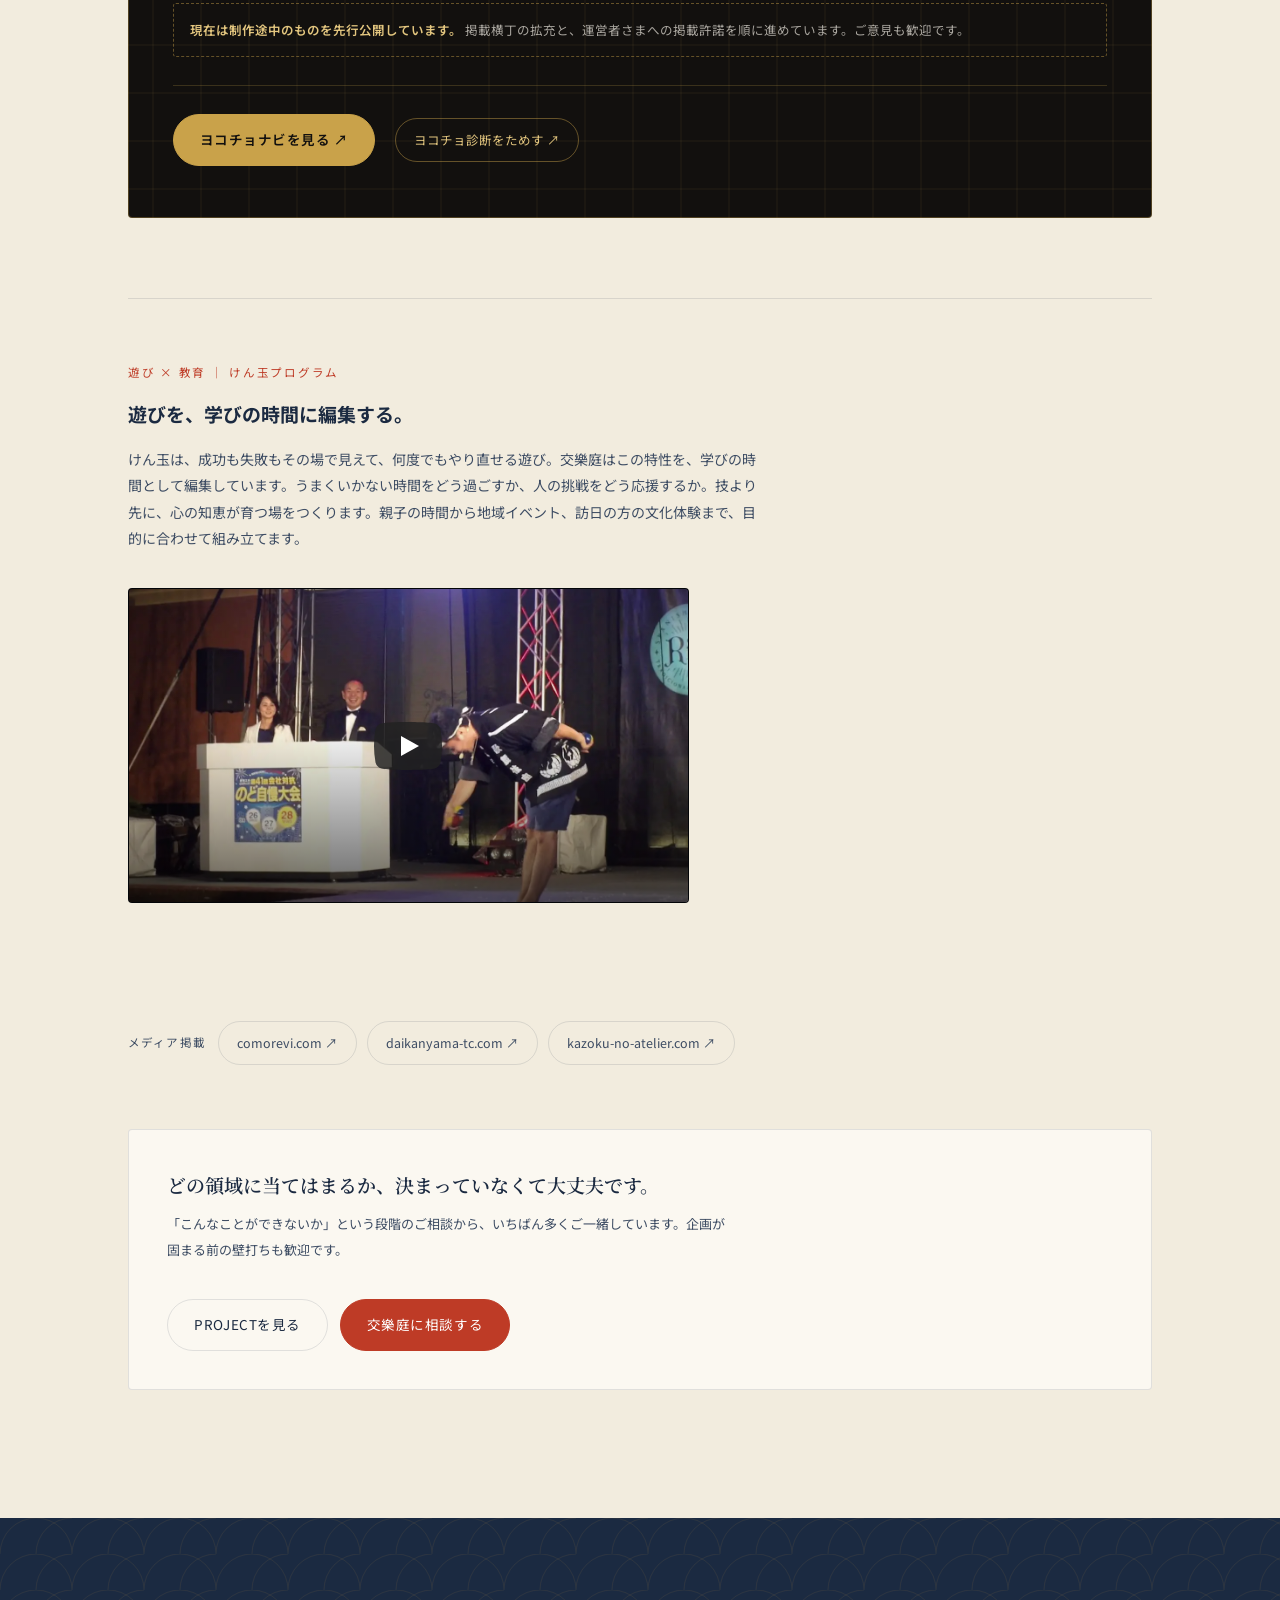
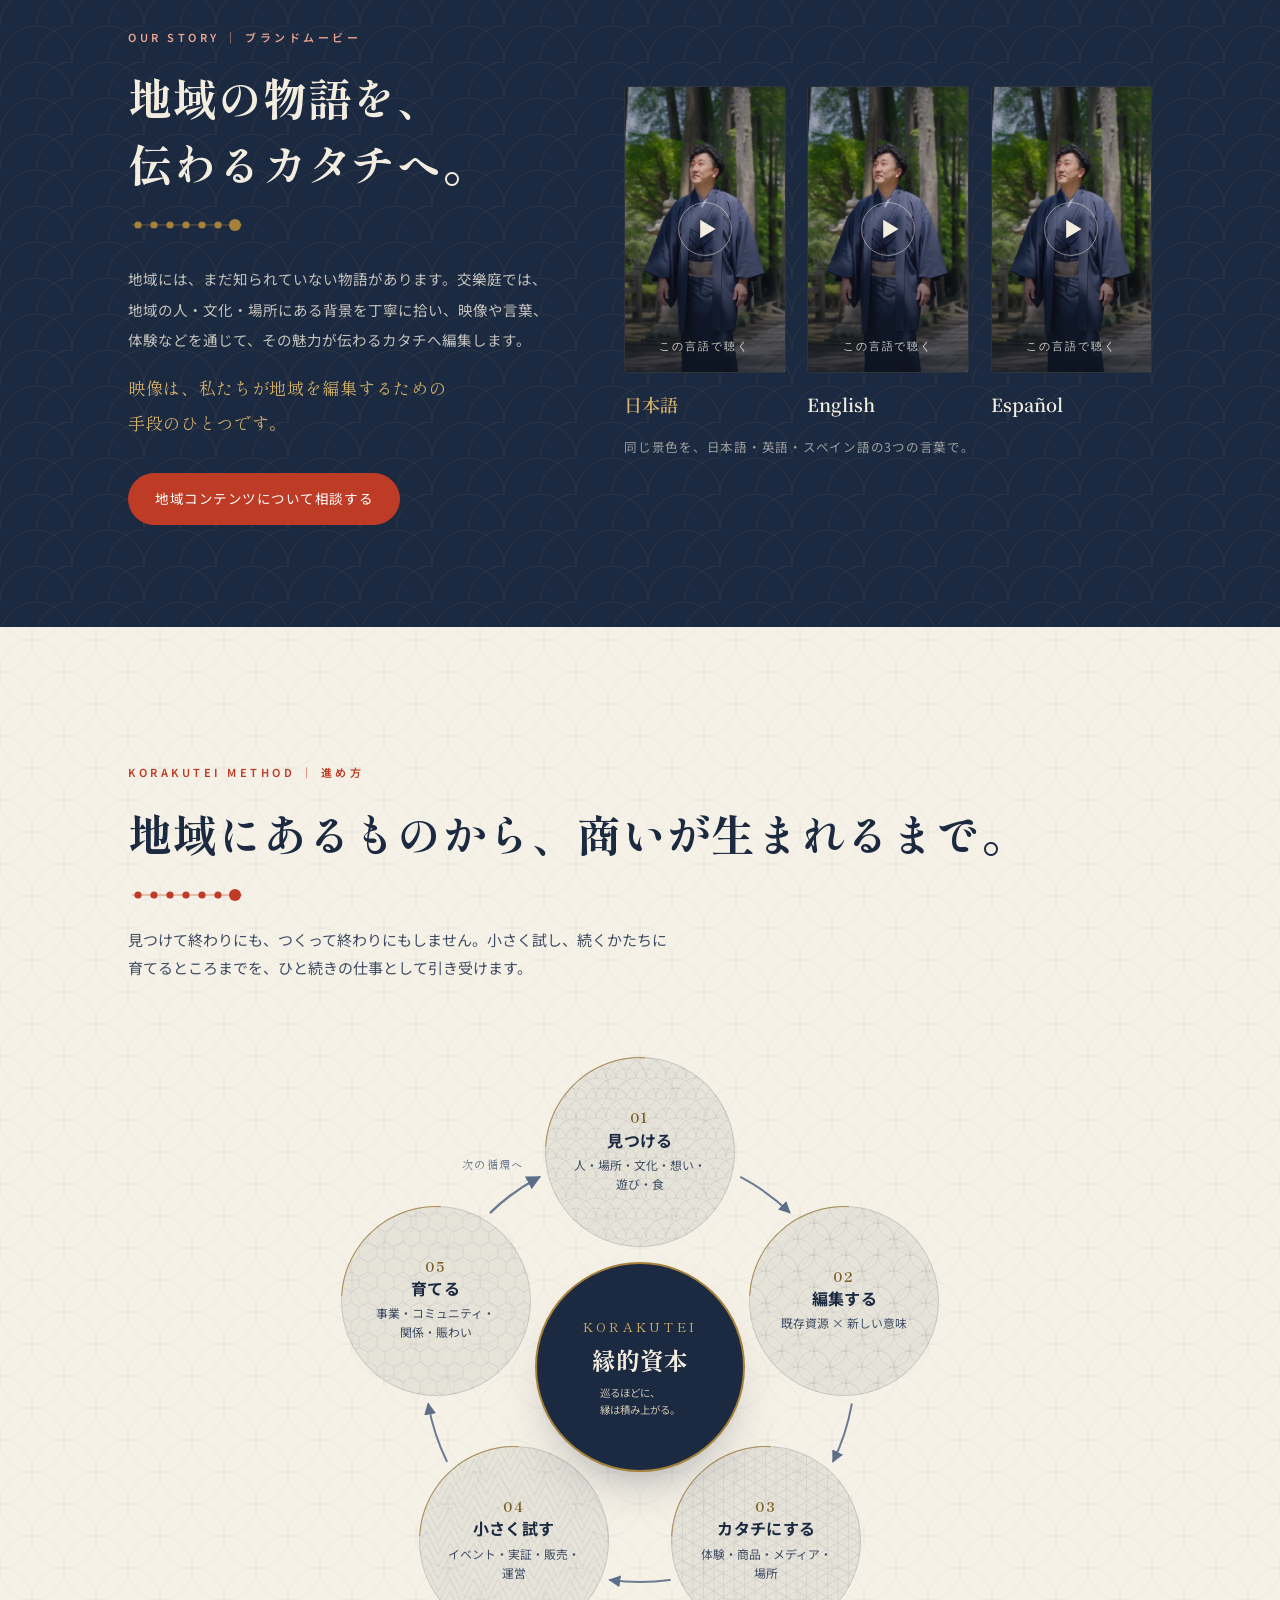
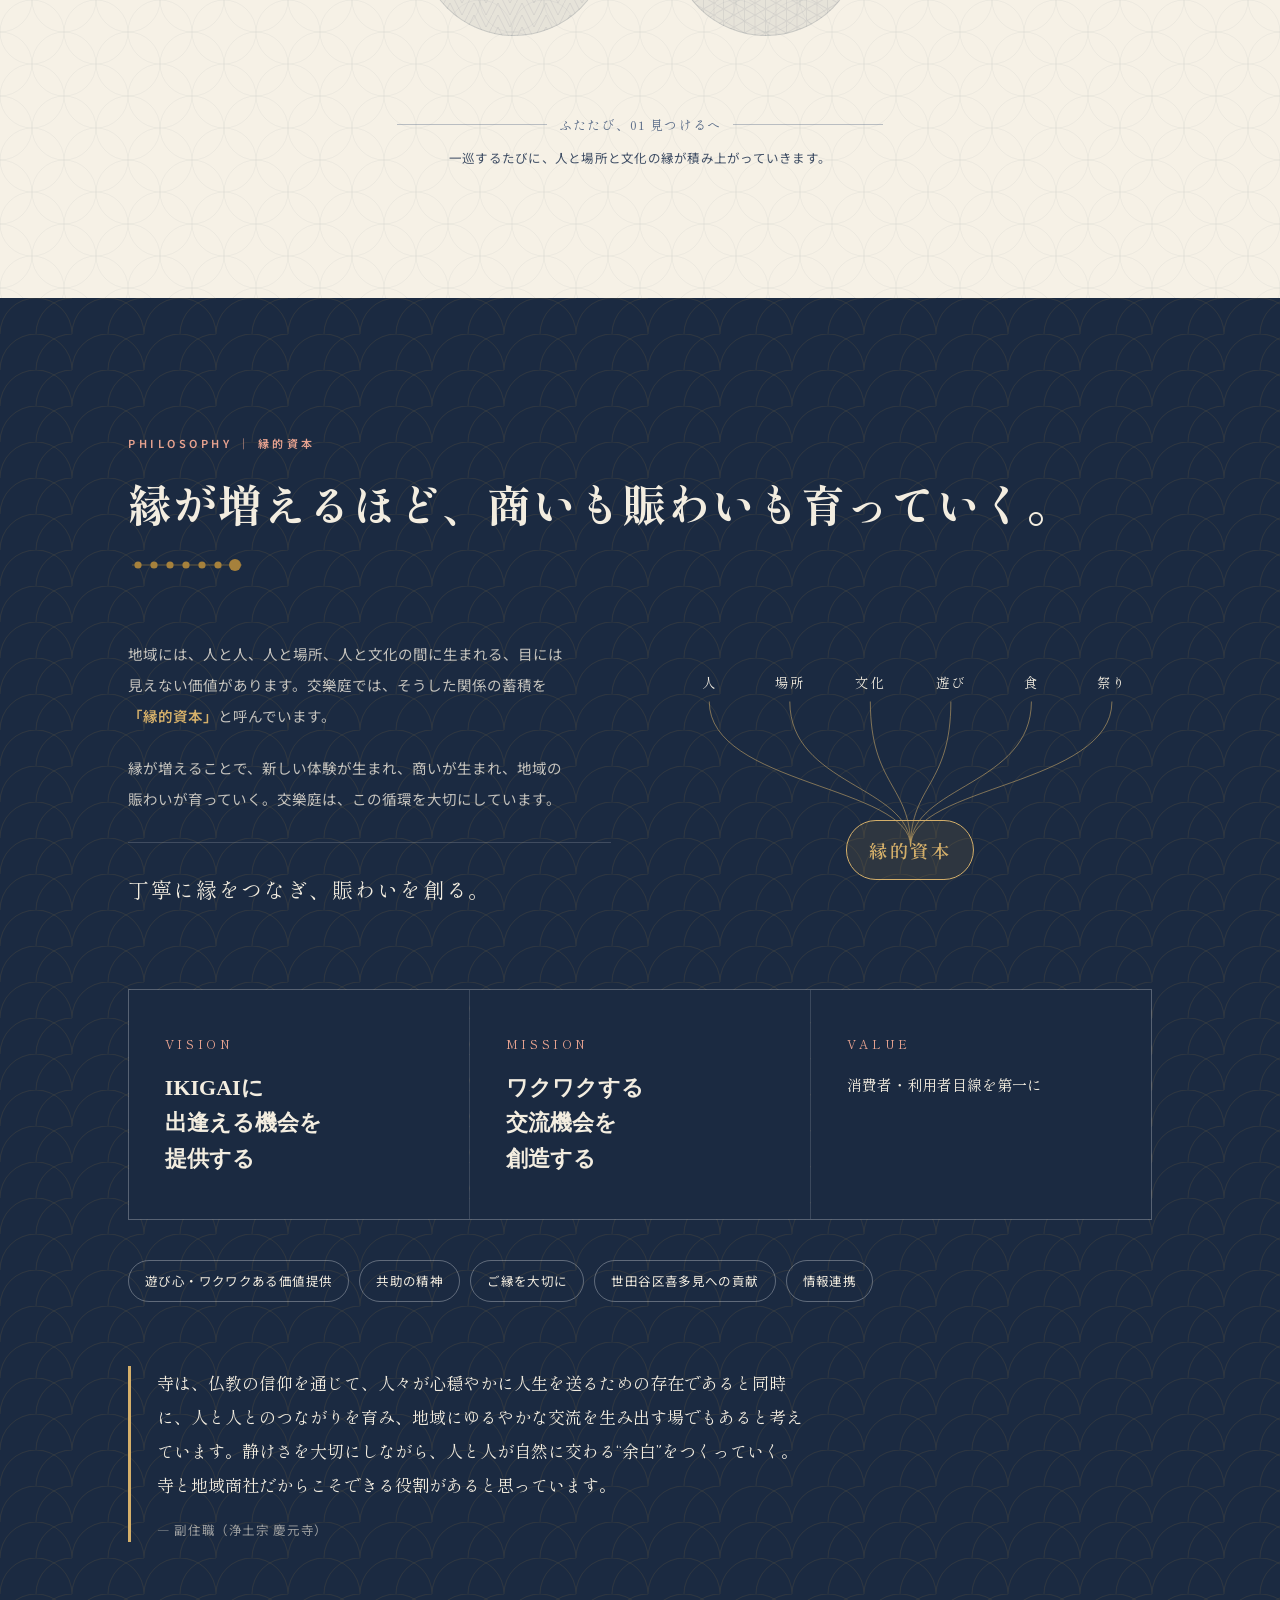
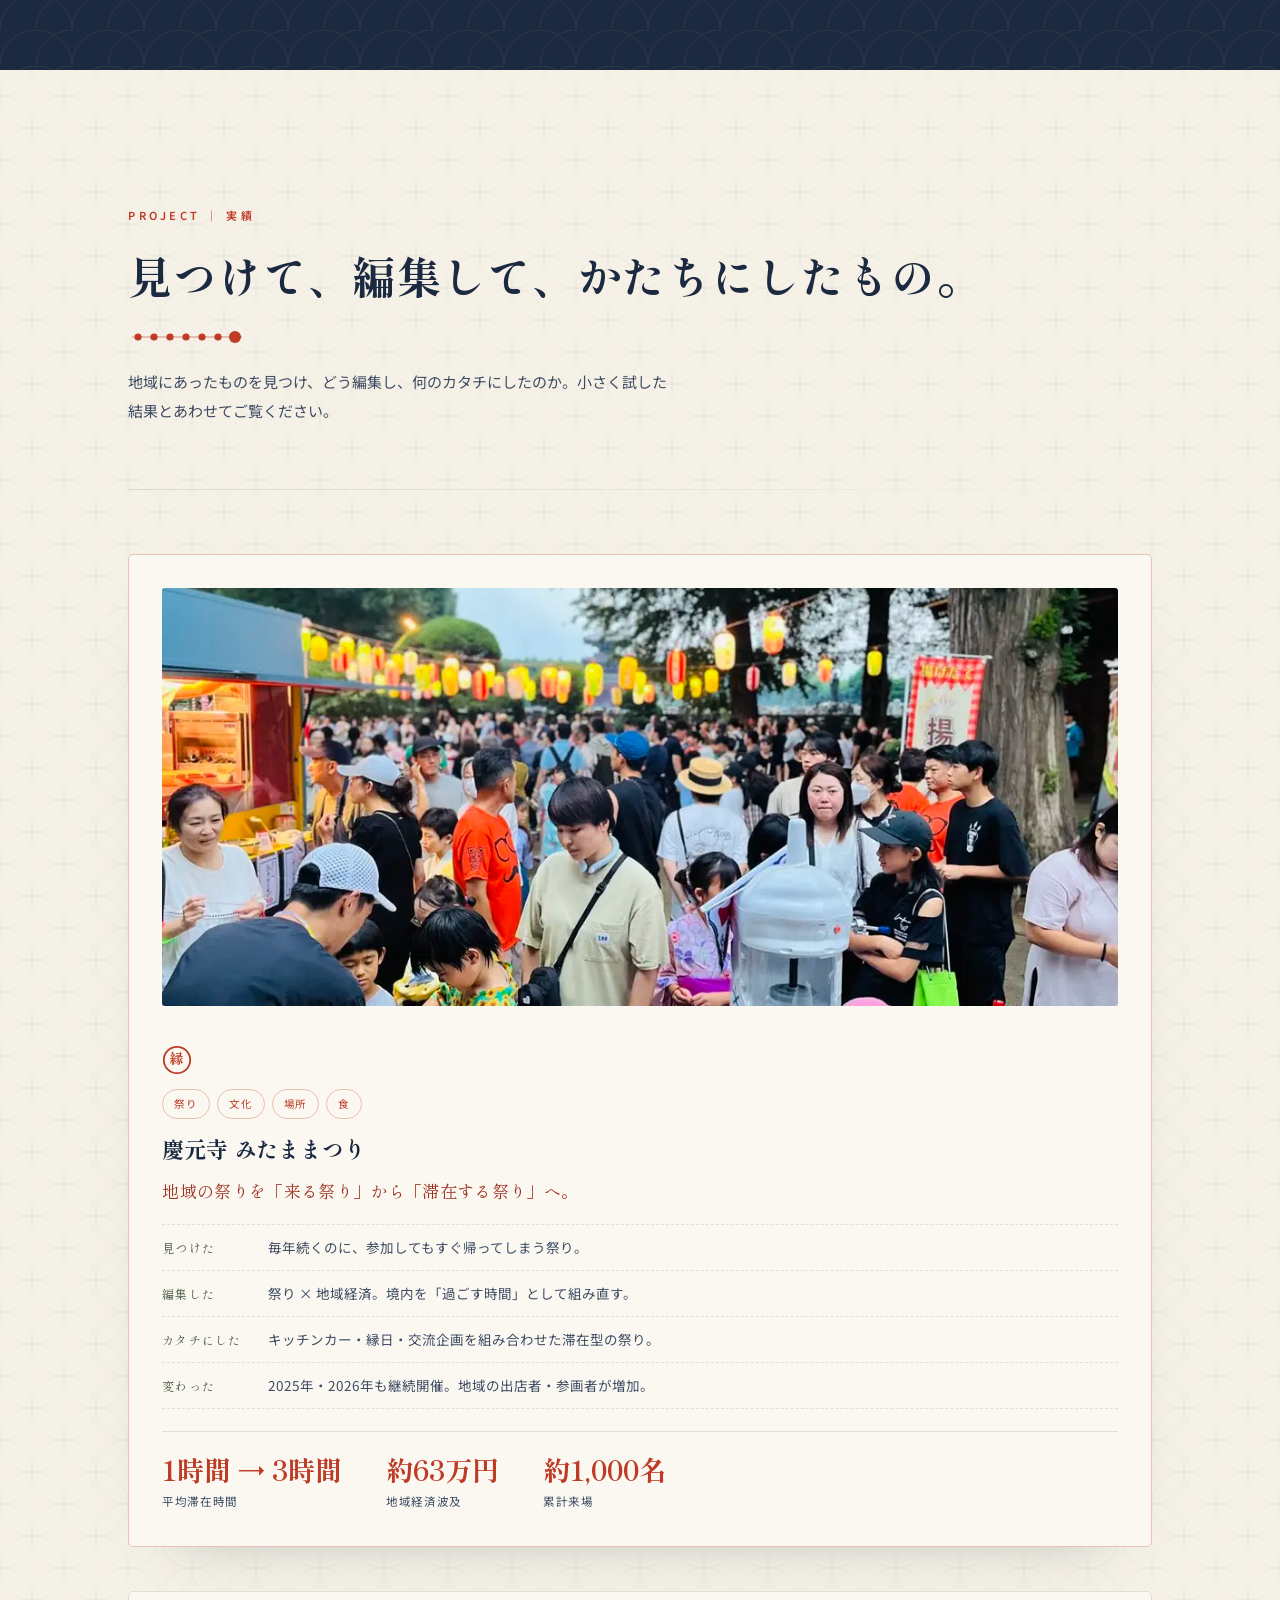
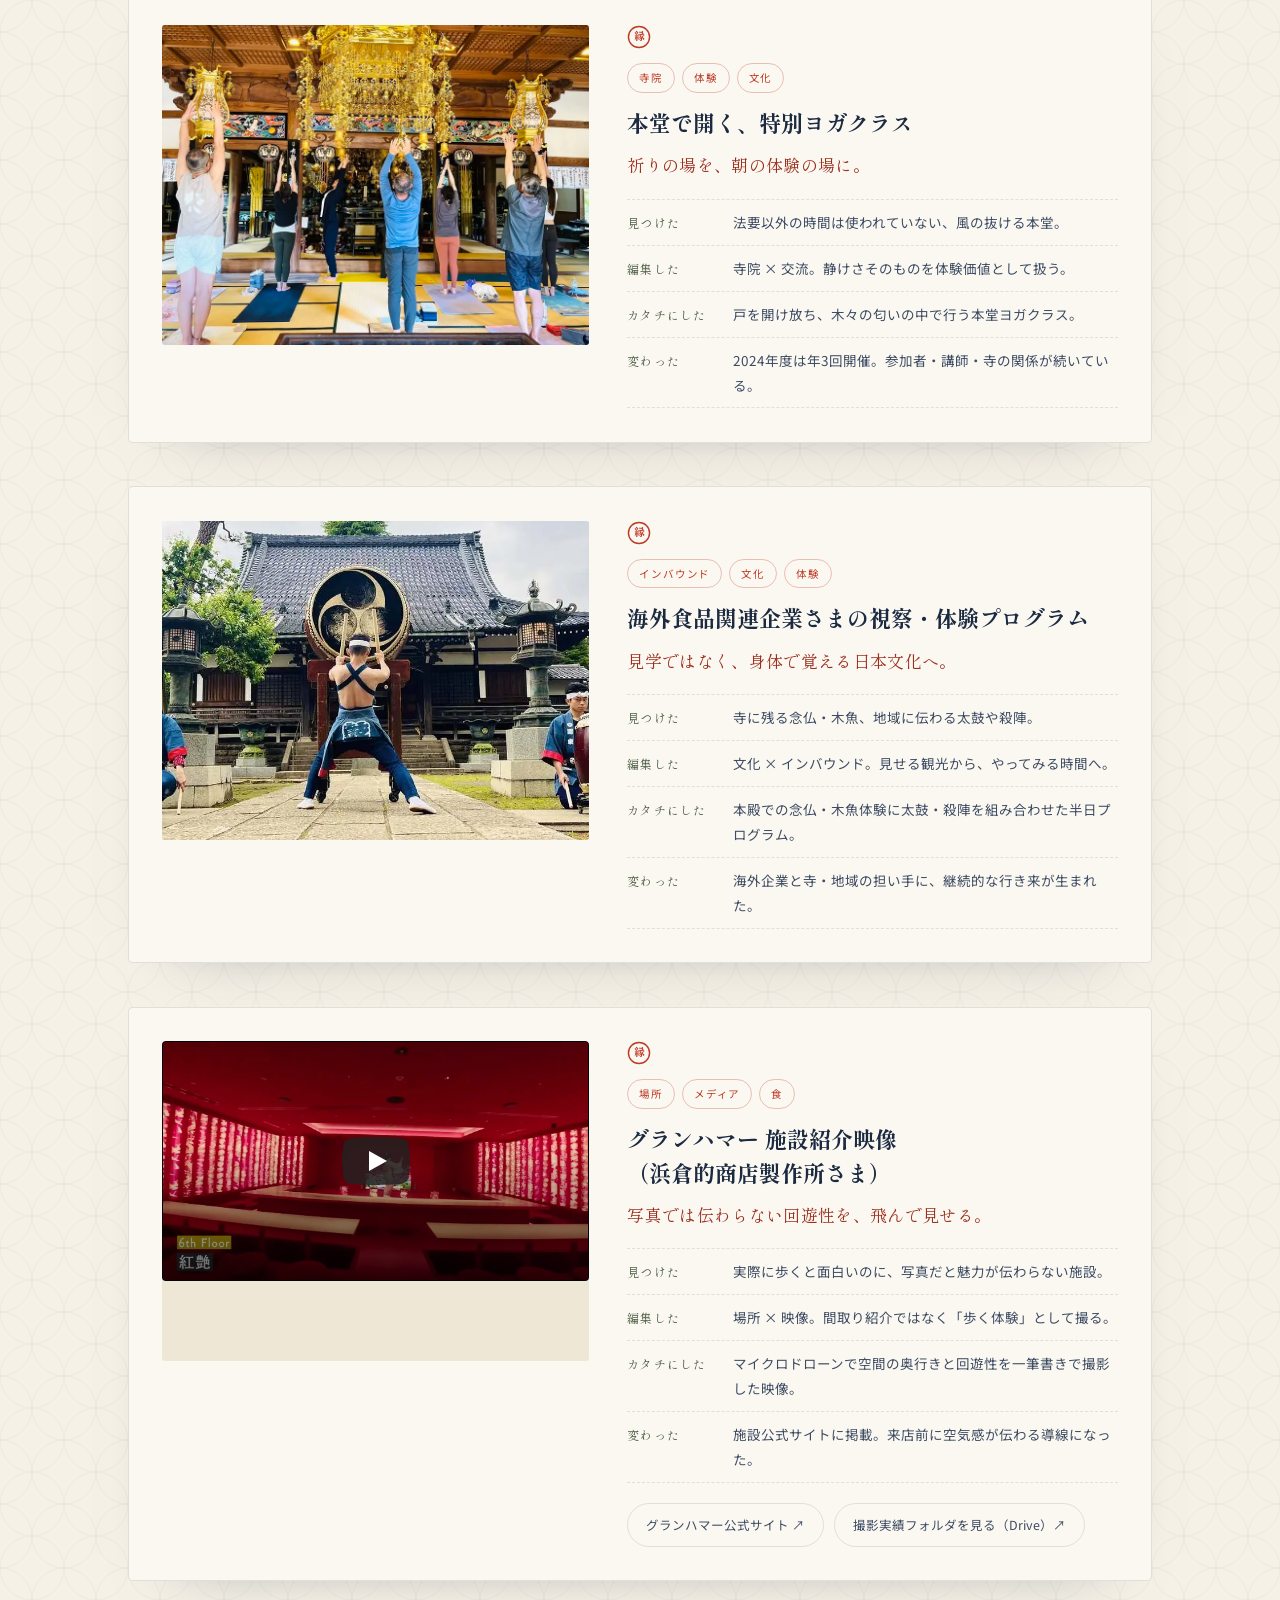
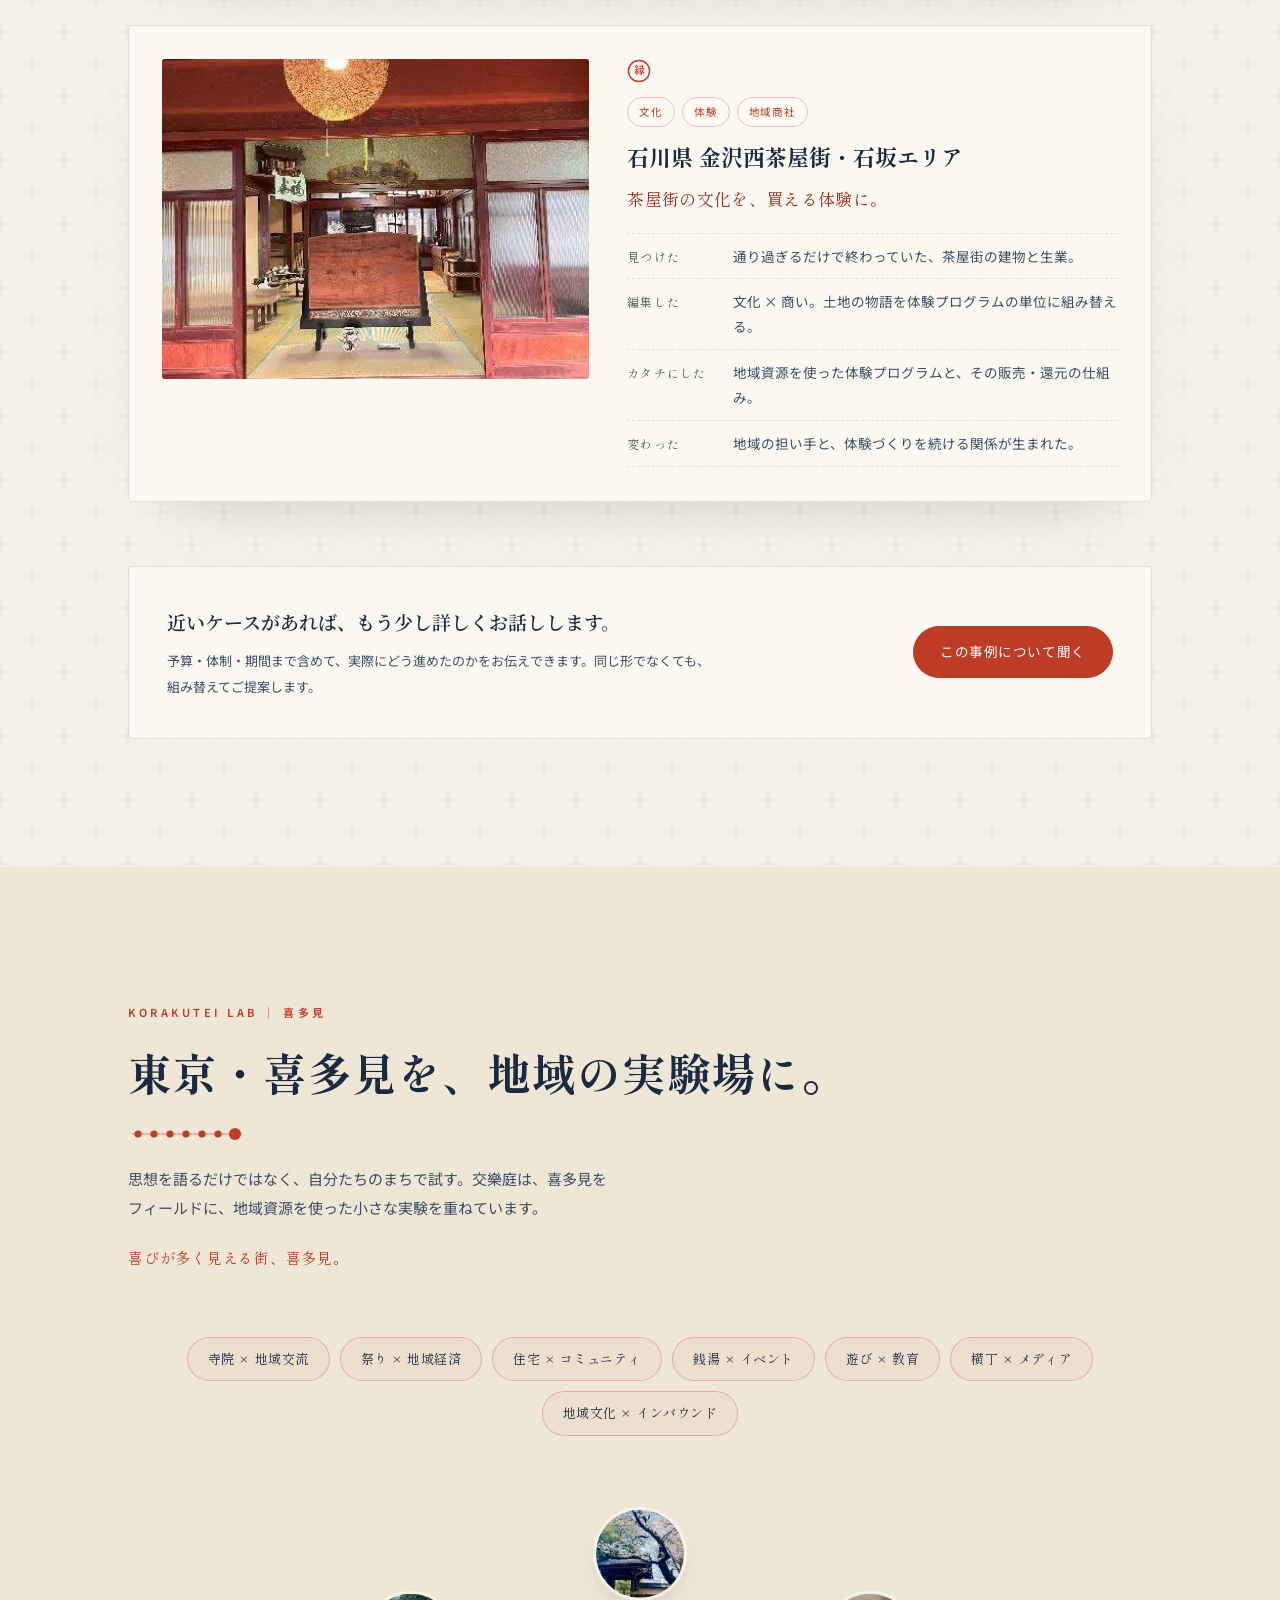
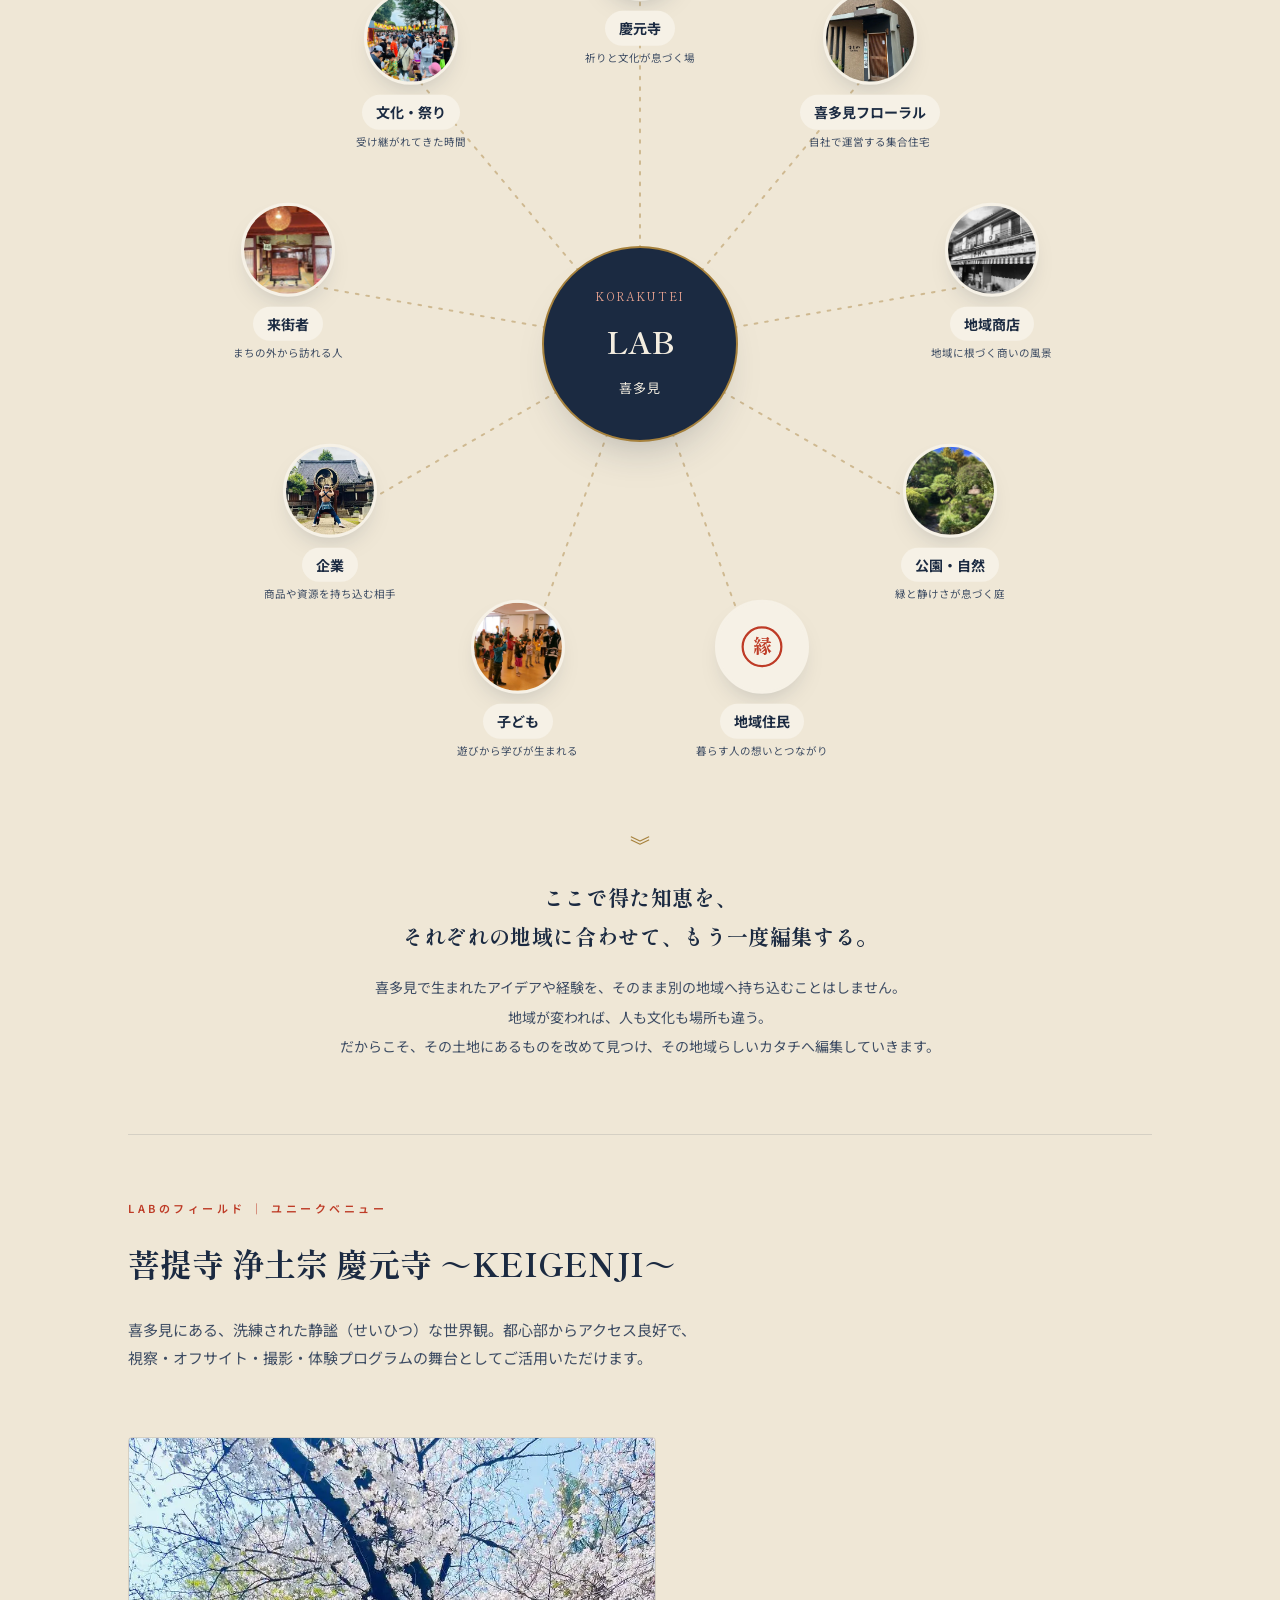
==== commit 81bdcab4: "Merge remote-tracking branch 'origin/main' into feature/motion-three-gsap # Conflicts: #	assets/css/" ====
--- a/index.html
+++ b/index.html
@@ -94,6 +94,7 @@
      セットで見せる。説明はここでは3行まで。
      ========================================================== -->
 <section class="hero">
+  <div class="hero-en" aria-hidden="true"></div>
   <div class="hero-logo"><picture><source srcset="assets/img/logo.webp" type="image/webp"><img src="assets/img/logo.jpg" width="400" height="400" loading="eager" fetchpriority="high" decoding="async" alt="交樂庭 KO RAKU TEI ロゴ"></picture></div>
   <h1 class="hero-copy">地域にあるものを、<br>新しい価値へ。</h1>
   <p class="hero-brand">丁寧に縁をつなぎ、賑わいを創る。</p>
@@ -1292,9 +1293,12 @@
 
 <!-- note.com の embed.js は配信終了（404）のため削除。
      note埋め込みは <iframe src="https://note.com/embed/notes/..."> 単体で動作する -->
+<script src="assets/vendor/gsap.min.js" defer></script>
+<script src="assets/vendor/ScrollTrigger.min.js" defer></script>
 <script src="assets/js/movie.js" defer></script>
 <script src="assets/js/main.js" defer></script>
 <script src="assets/js/marie.js" defer></script>
+<script src="assets/js/motion.js" defer></script>
 
 </body>
 </html>
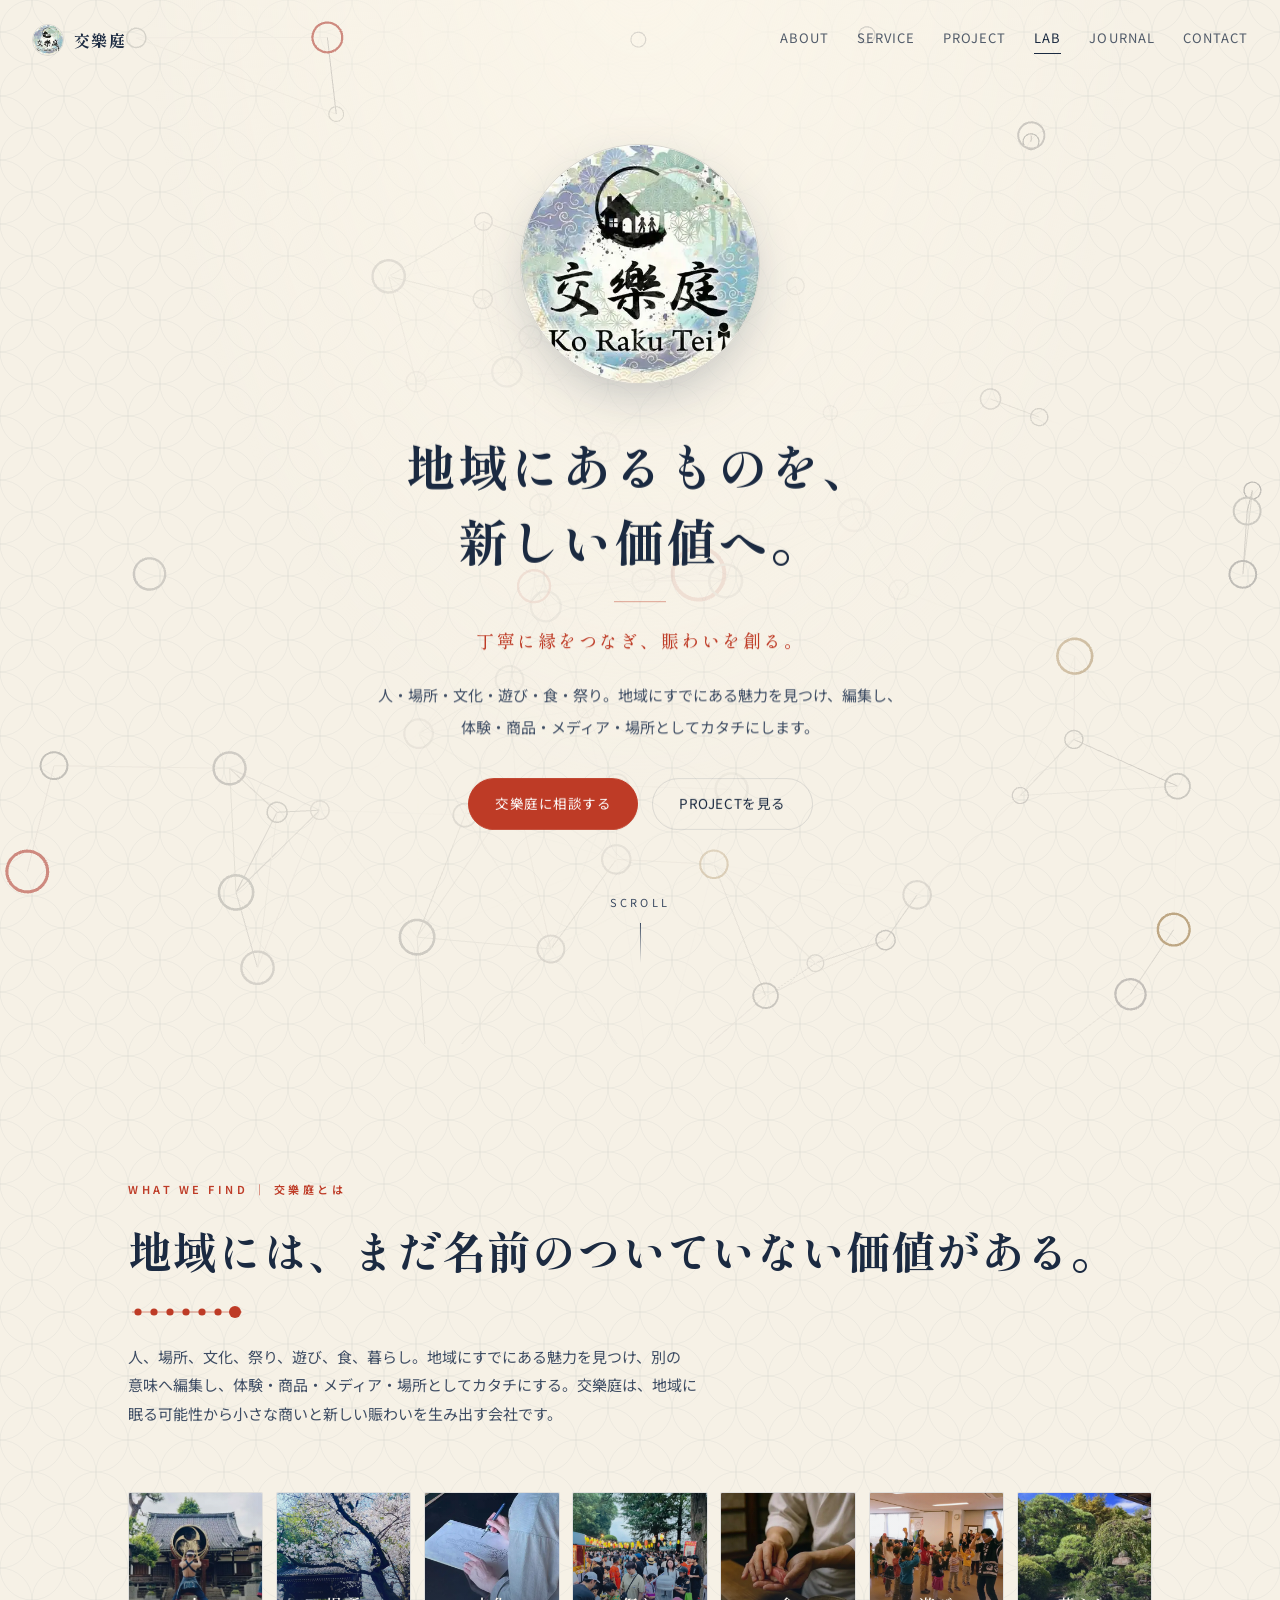
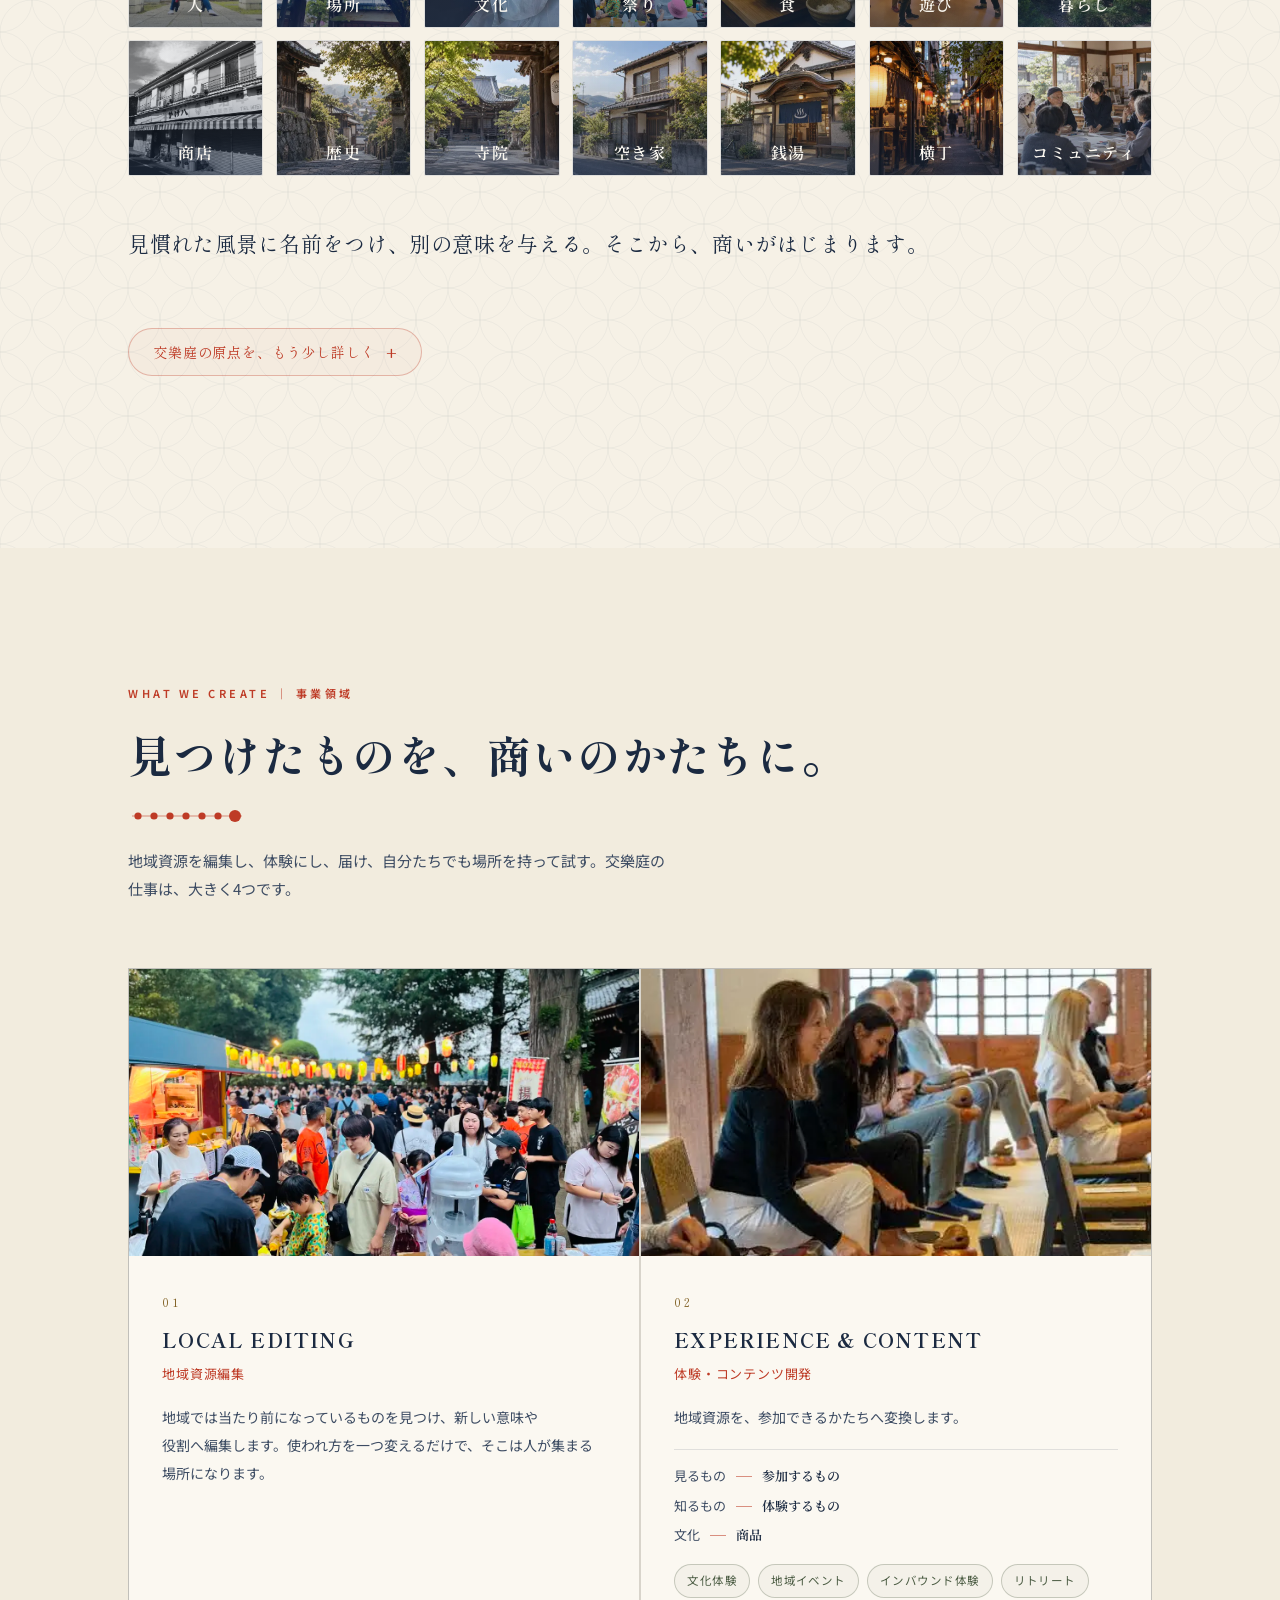
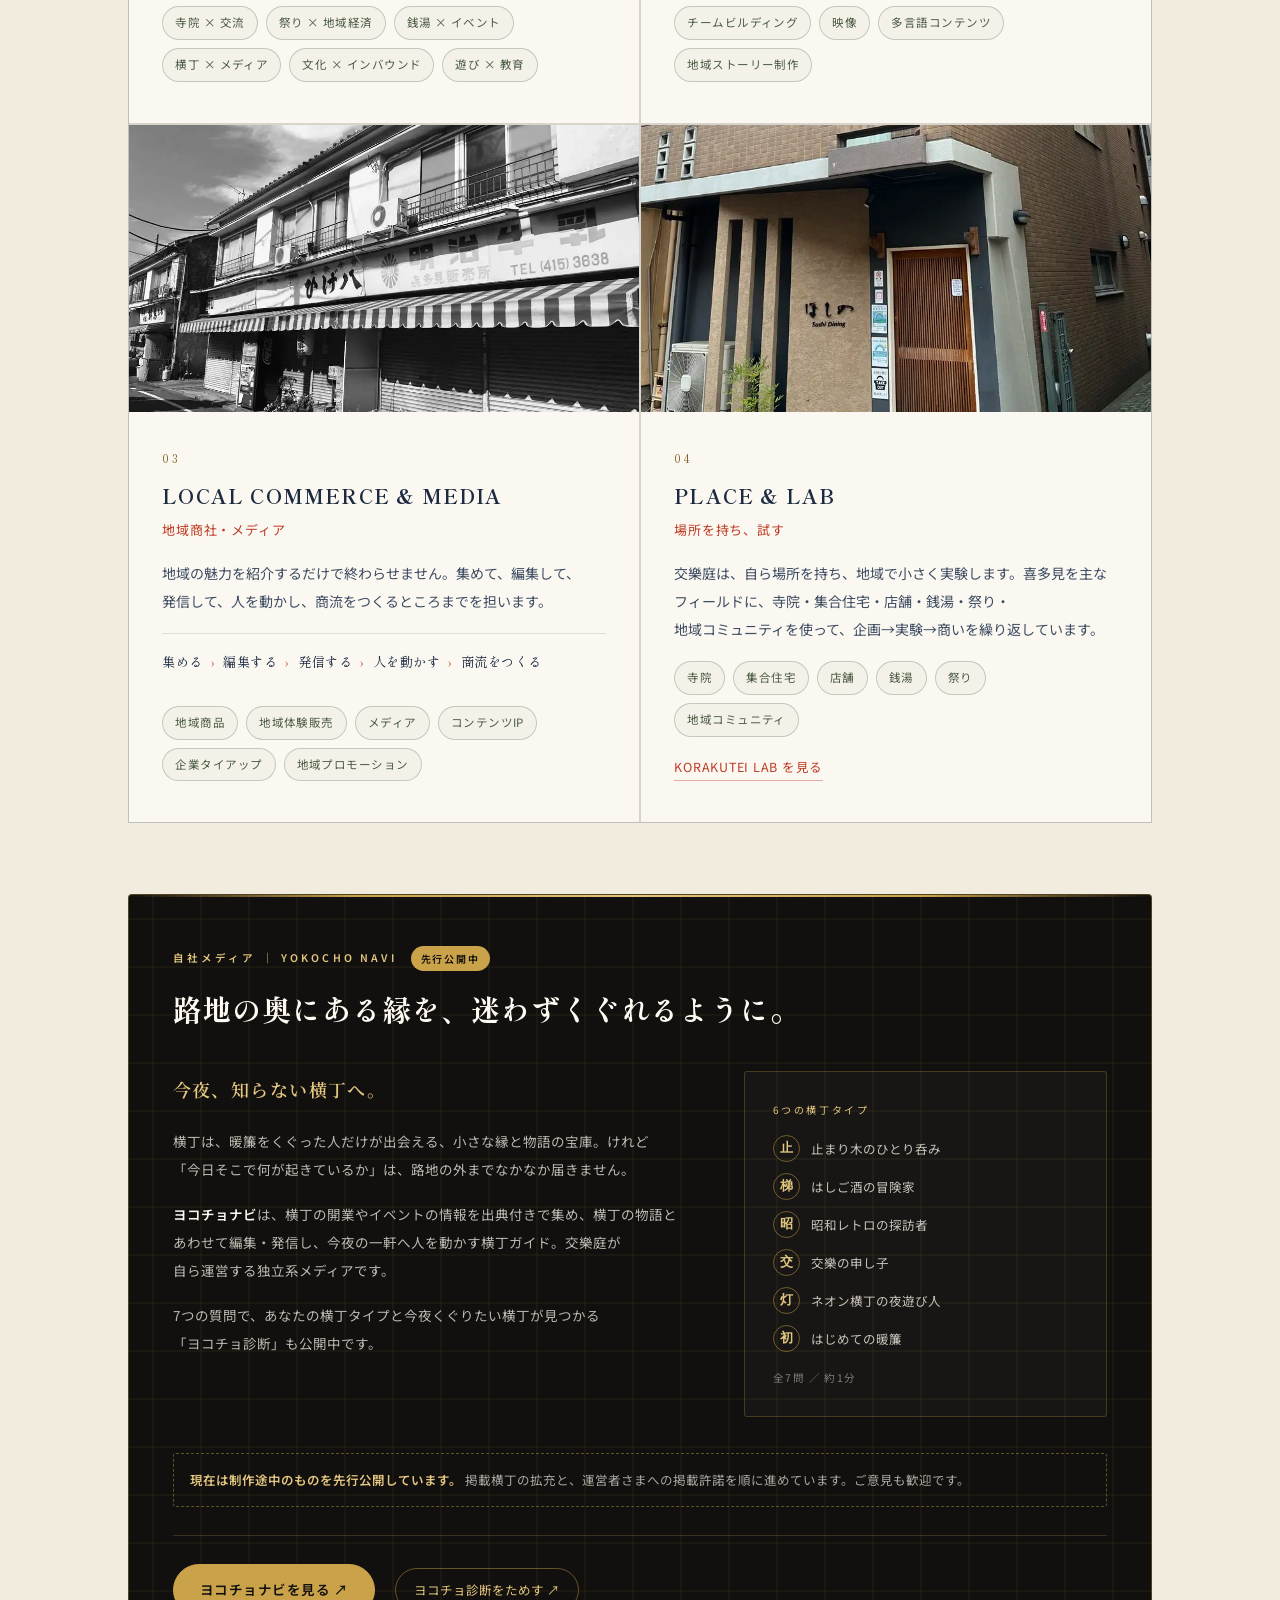
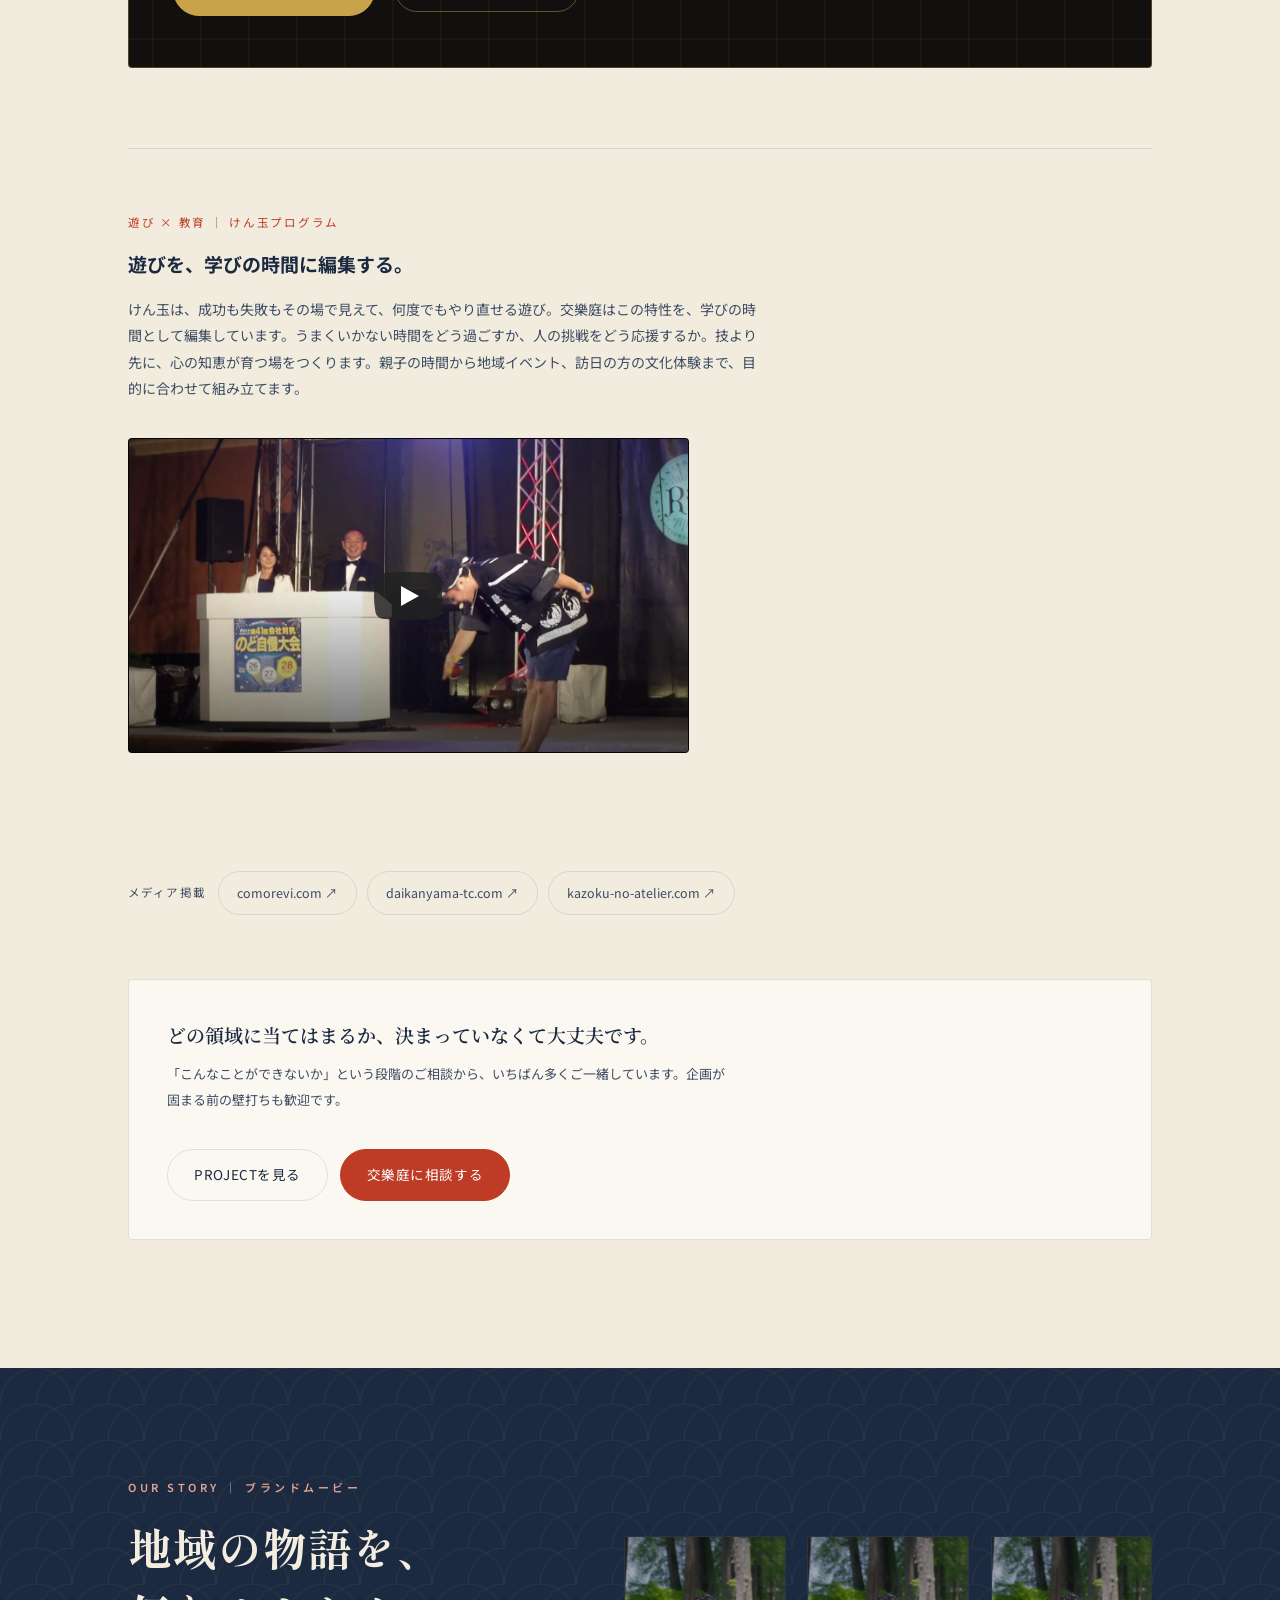
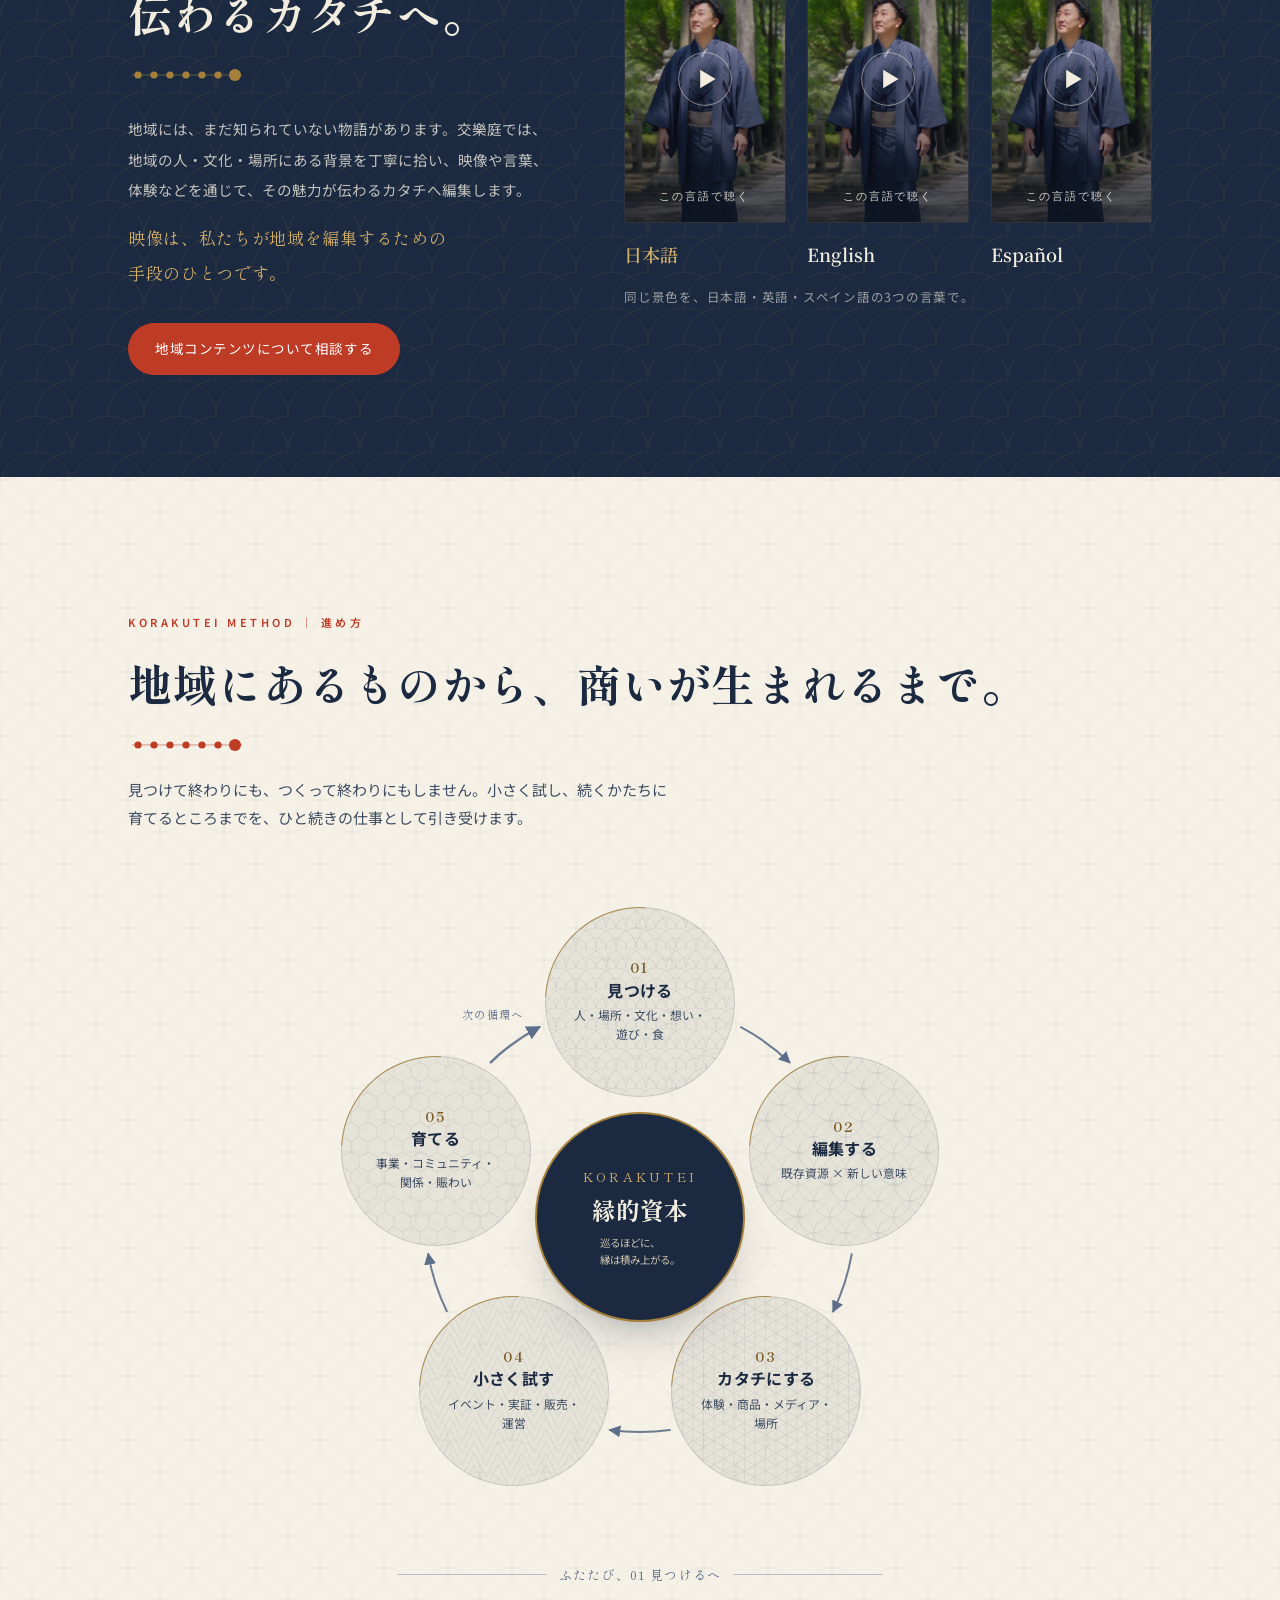
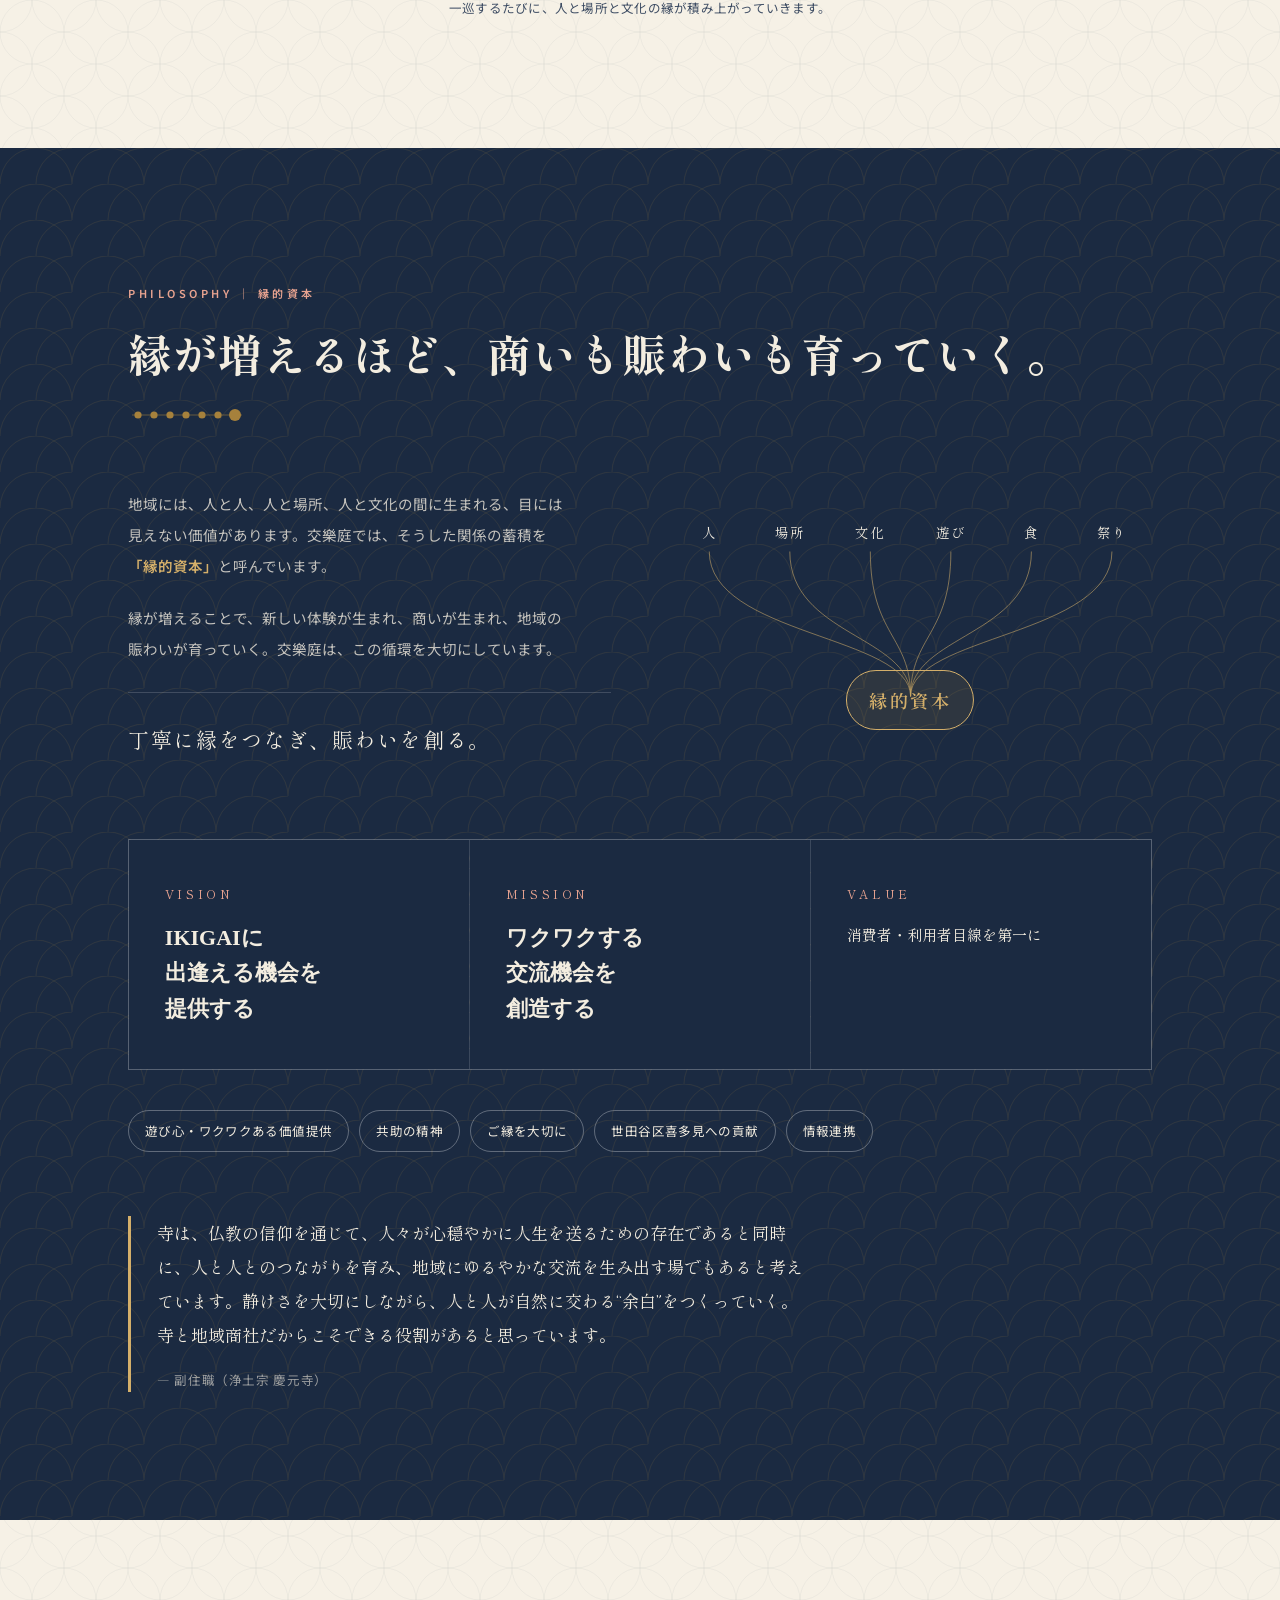
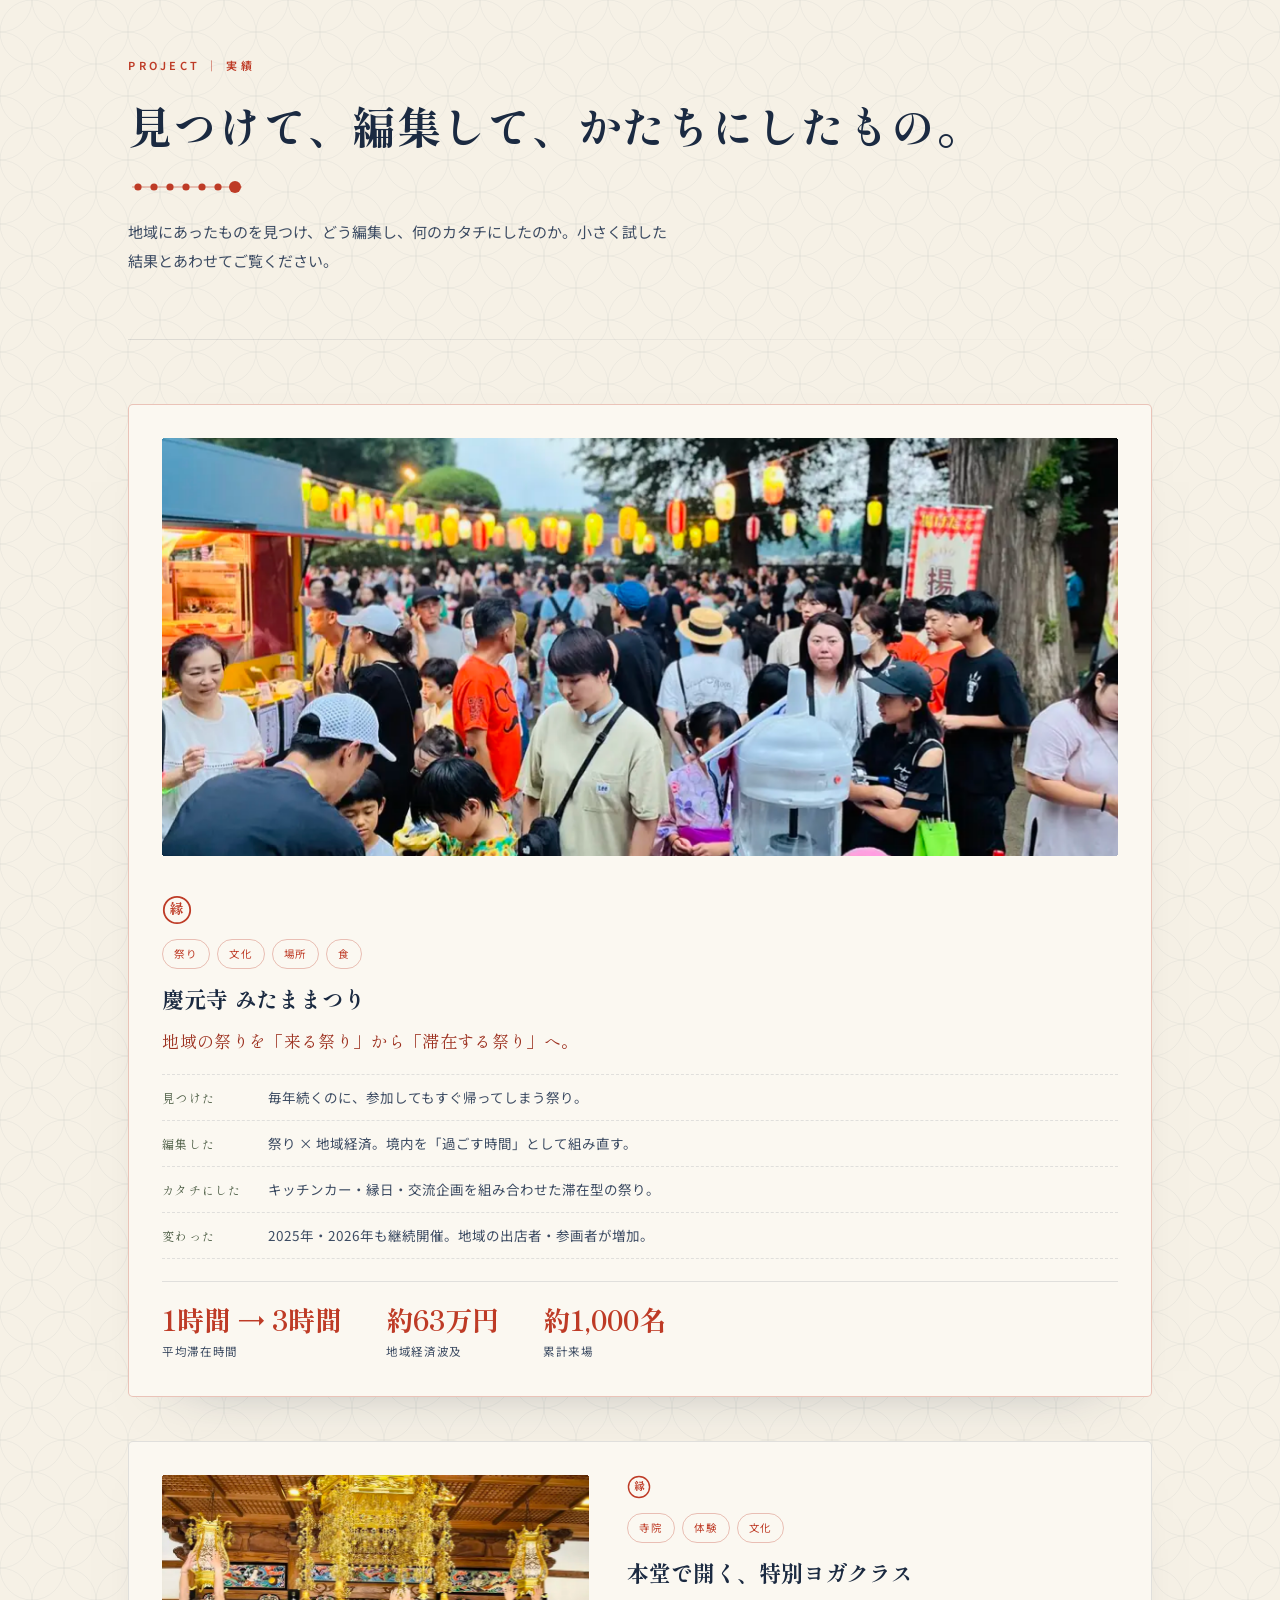
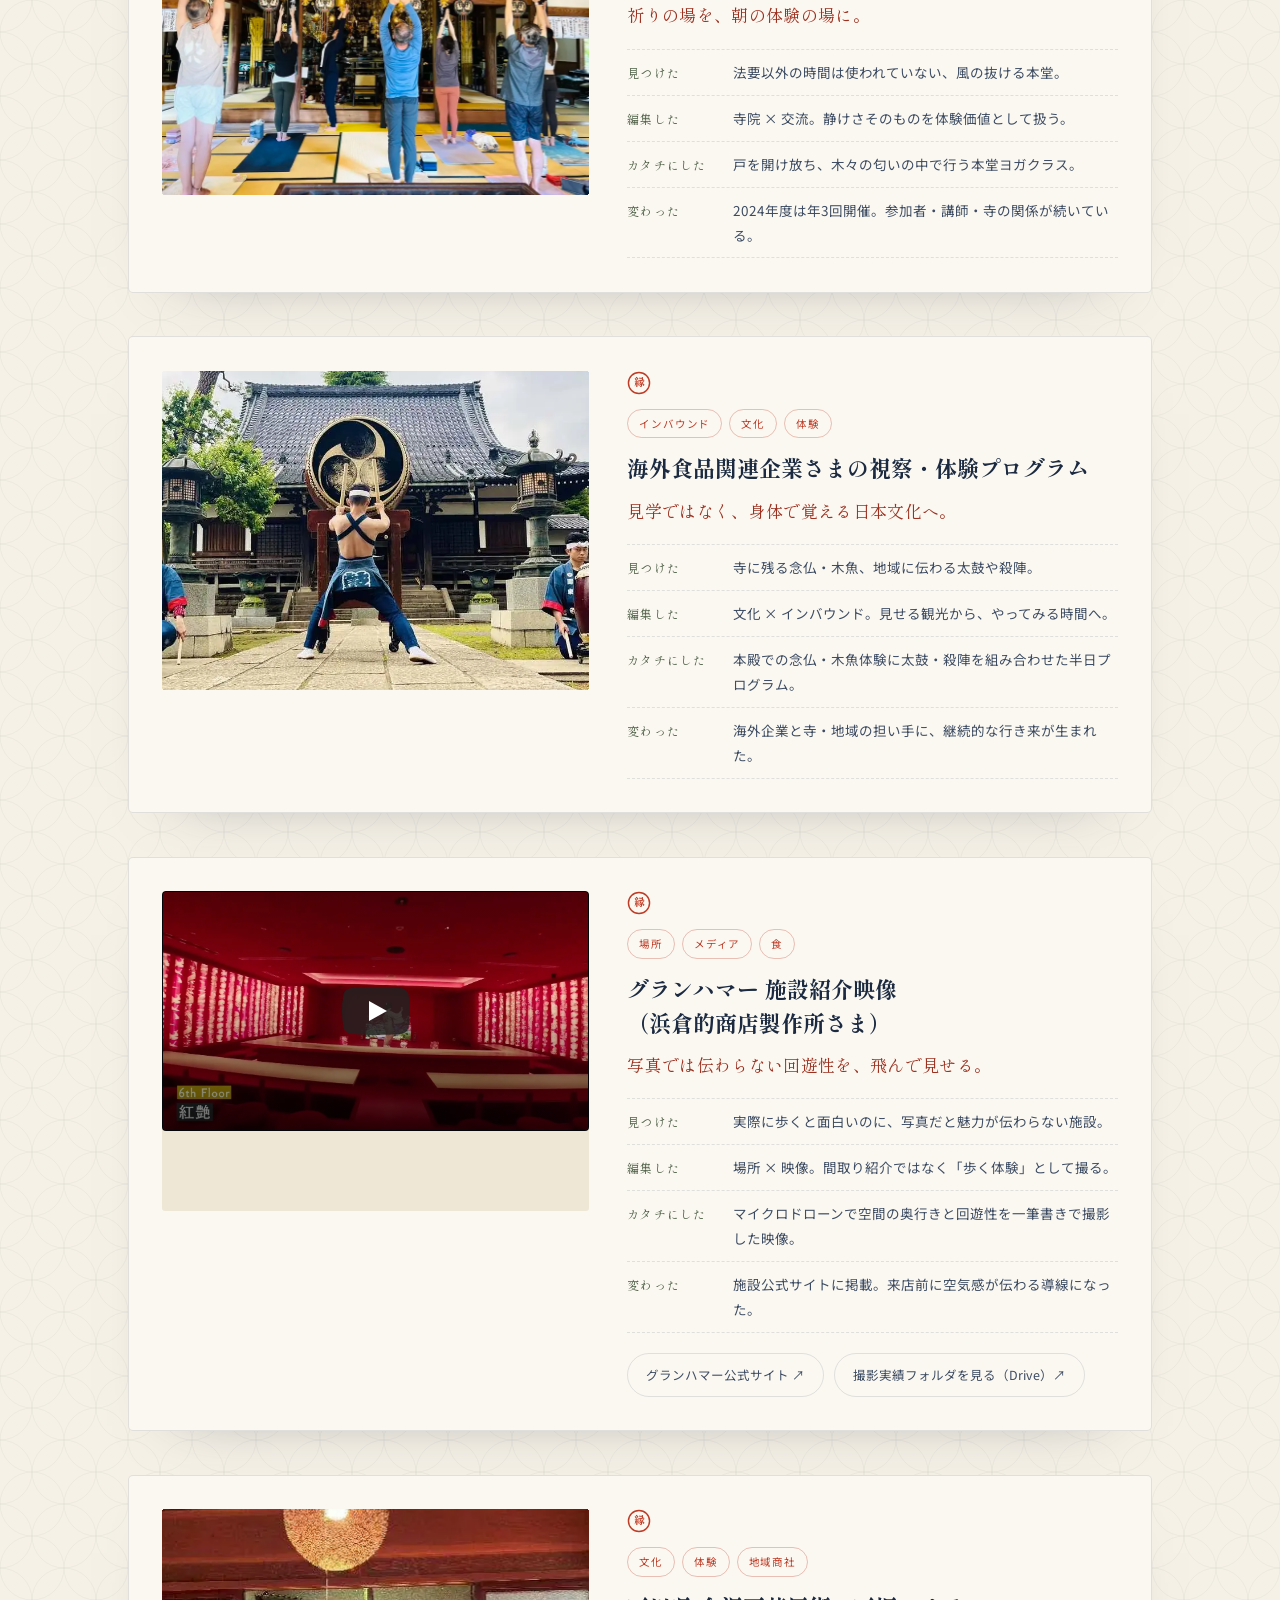
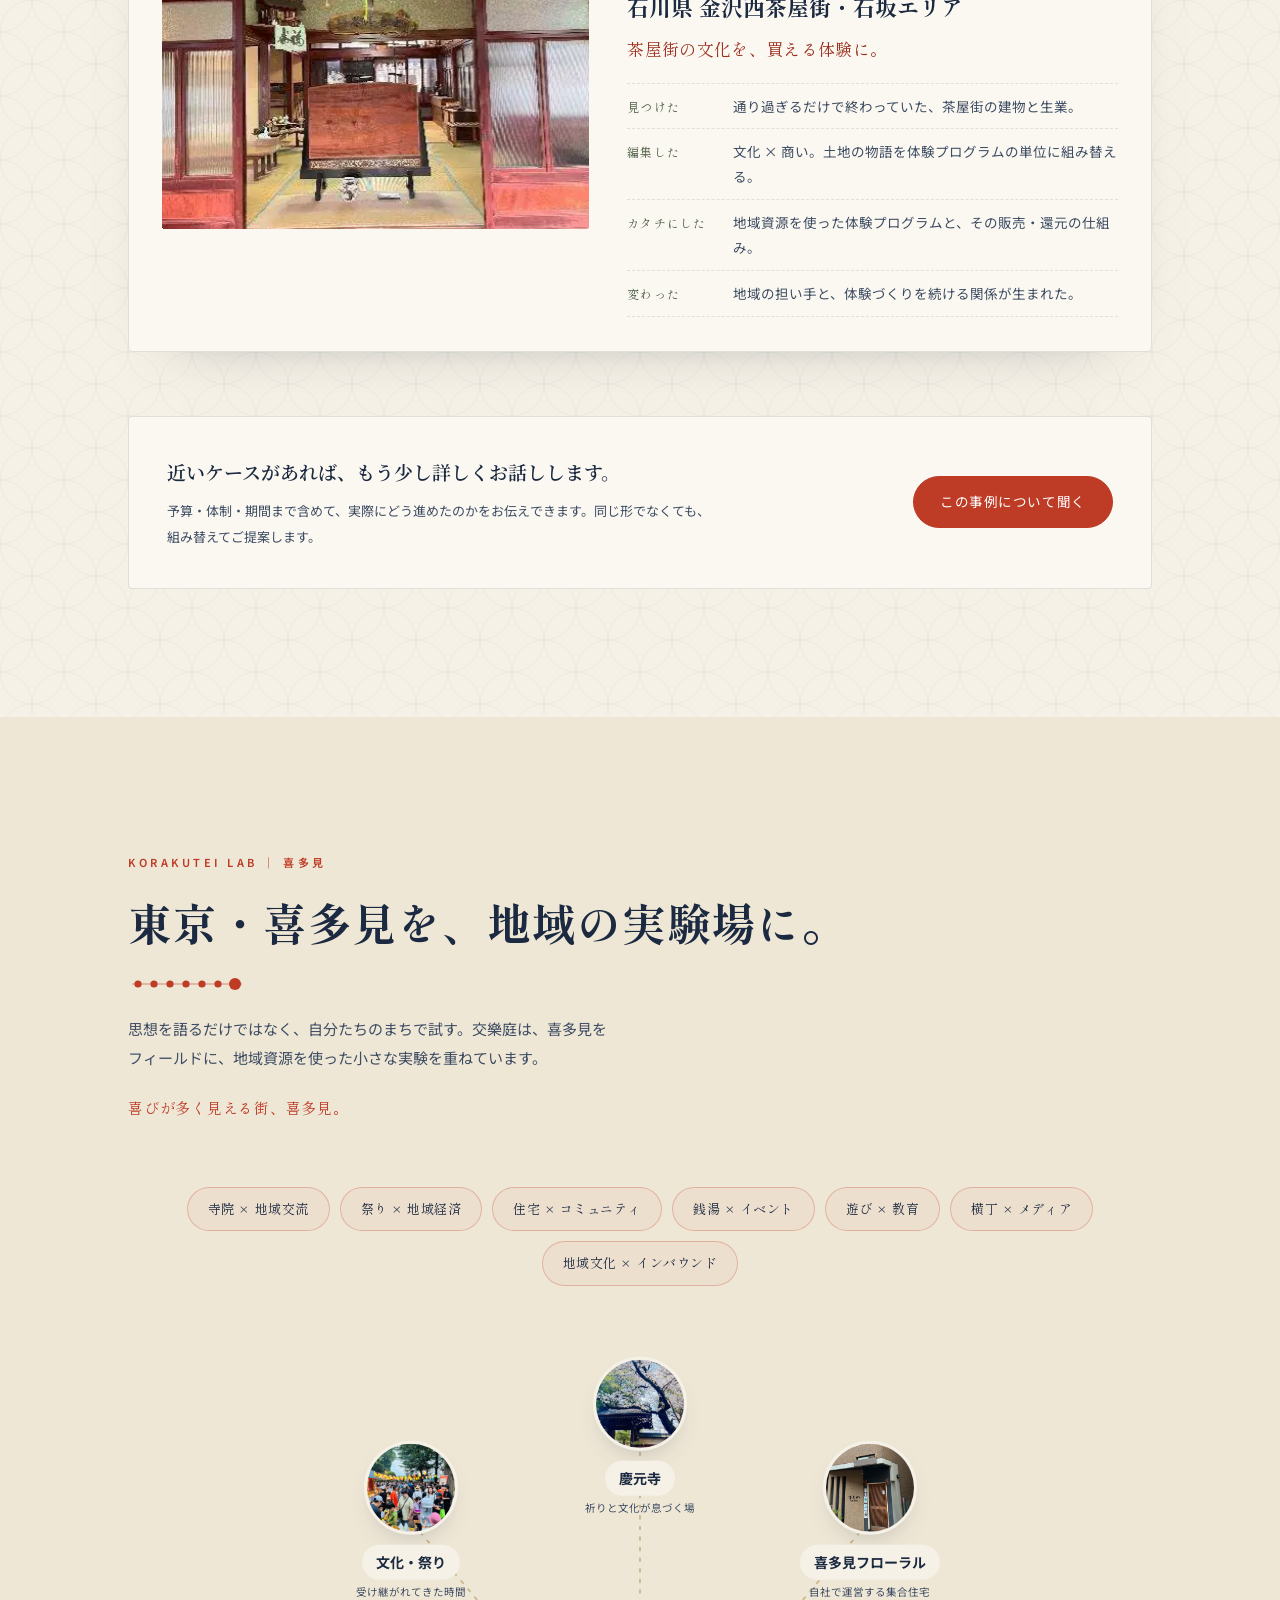
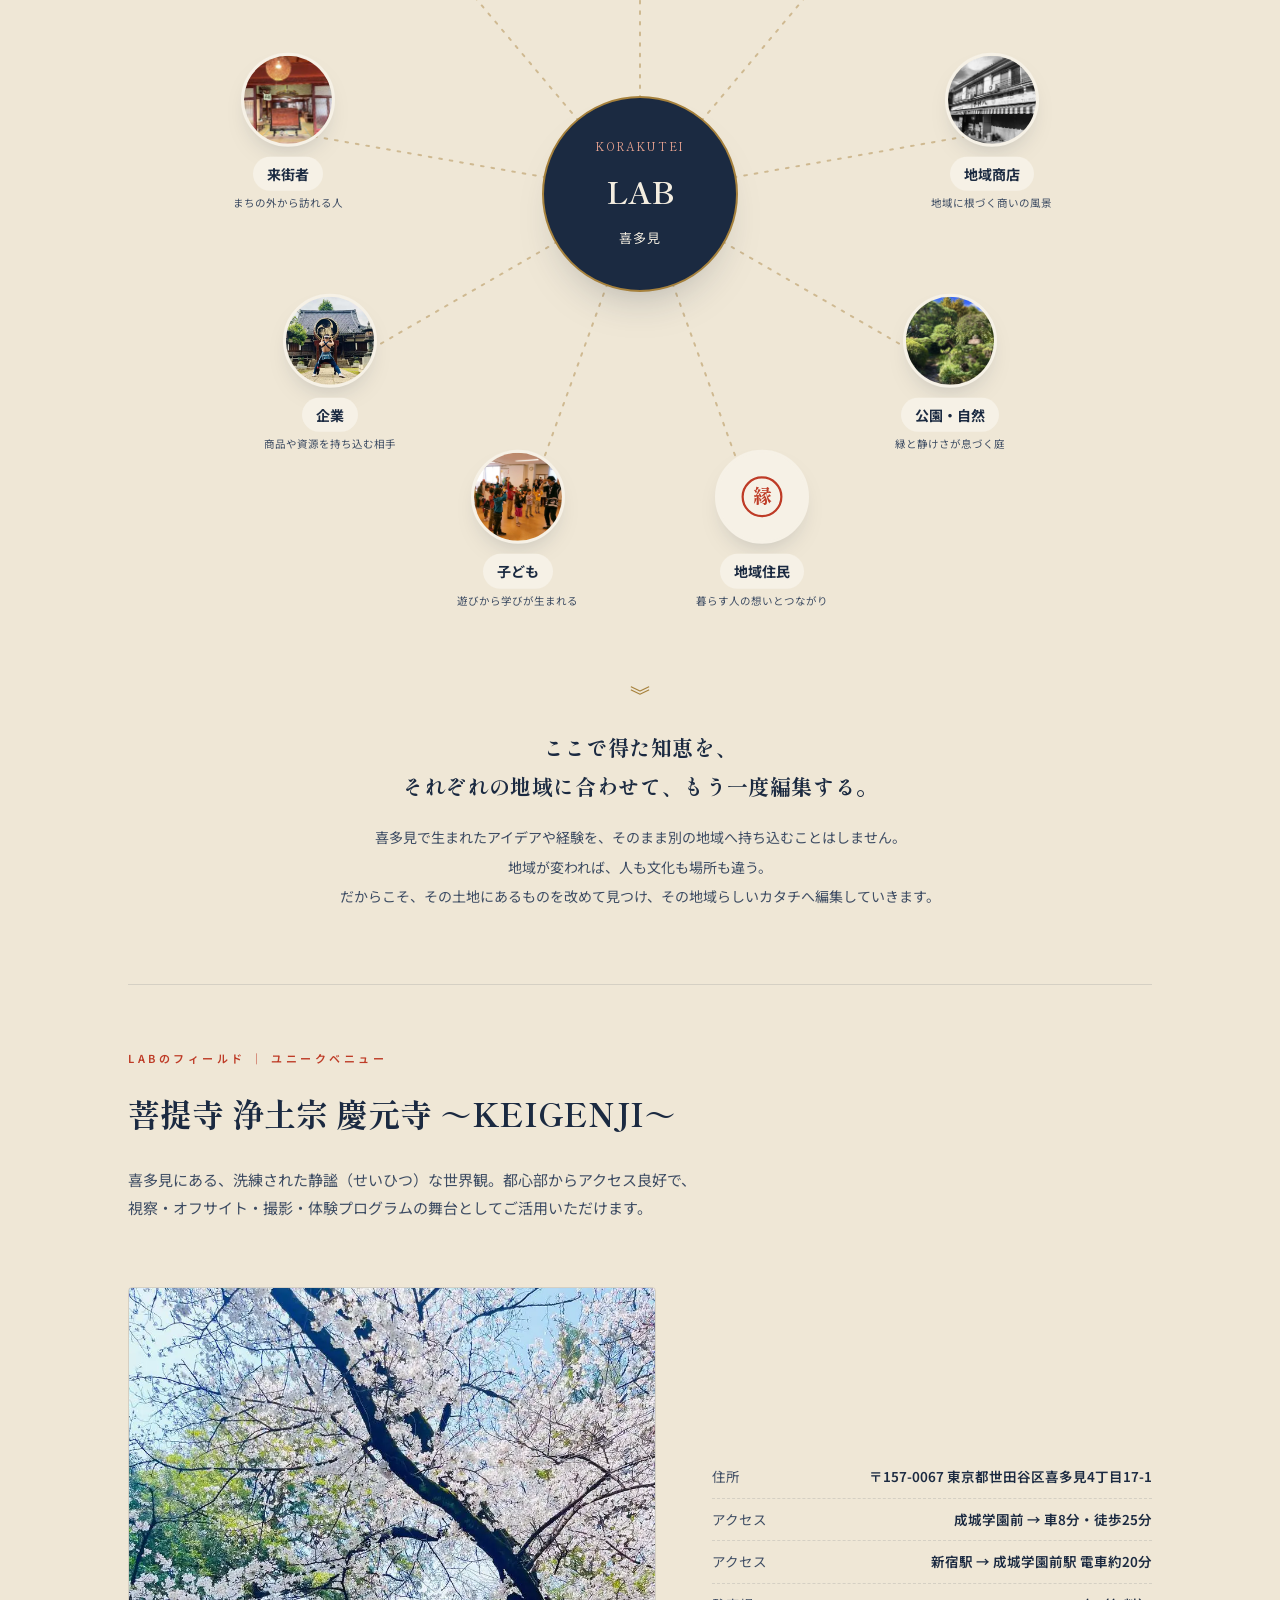
==== commit a17cc92e: "独自ドメイン korakutei.com への移行準備と検索まわりの調整 - CNAME（korakutei.com）を追加 - canonical／OGP／構造化データ／sitemap／robots" ====
--- a/index.html
+++ b/index.html
@@ -3,24 +3,24 @@
 <head>
 <meta charset="UTF-8">
 <meta name="viewport" content="width=device-width, initial-scale=1.0">
-<title>交樂庭｜地域にあるものを、新しい価値へ。</title>
+<title>交樂庭（こうらくてい）｜地域にあるものを、新しい価値へ。東京・喜多見</title>
 <meta name="description" content="交樂庭は、地域文化を編集し、小さな商いをつくる会社です。人・場所・文化・遊び・食・祭り。地域にすでにある魅力を見つけ、体験・商品・メディア・場所としてカタチにします。">
 
-<link rel="canonical" href="https://korakutei.github.io/korakutei-site/">
+<link rel="canonical" href="https://korakutei.com/">
 <meta property="og:type" content="website">
 <meta property="og:locale" content="ja_JP">
 <meta property="og:site_name" content="交樂庭 KORAKUTEI">
 <meta property="og:title" content="交樂庭｜地域にあるものを、新しい価値へ。">
 <meta property="og:description" content="地域文化を編集し、小さな商いをつくる会社。地域にすでにある魅力を見つけ、体験・商品・メディア・場所としてカタチにします。">
-<meta property="og:url" content="https://korakutei.github.io/korakutei-site/">
-<meta property="og:image" content="https://korakutei.github.io/korakutei-site/assets/img/og-image-garden.jpg">
+<meta property="og:url" content="https://korakutei.com/">
+<meta property="og:image" content="https://korakutei.com/assets/img/og-image-garden.jpg">
 <meta property="og:image:width" content="1200">
 <meta property="og:image:height" content="630">
 <meta property="og:image:alt" content="浦野家の庭と交樂庭のロゴ">
 <meta name="twitter:card" content="summary_large_image">
 <meta name="twitter:title" content="交樂庭｜地域にあるものを、新しい価値へ。">
 <meta name="twitter:description" content="地域文化を編集し、小さな商いをつくる会社。地域にすでにある魅力を見つけ、体験・商品・メディア・場所としてカタチにします。">
-<meta name="twitter:image" content="https://korakutei.github.io/korakutei-site/assets/img/og-image-garden.jpg">
+<meta name="twitter:image" content="https://korakutei.com/assets/img/og-image-garden.jpg">
 <meta name="twitter:image:alt" content="浦野家の庭と交樂庭のロゴ">
 
 <link rel="icon" href="favicon.ico" sizes="any">
@@ -39,10 +39,11 @@
   "@context": "https://schema.org",
   "@type": "Organization",
   "name": "合同会社交樂庭",
-  "alternateName": "KORAKUTEI",
-  "url": "https://korakutei.github.io/korakutei-site/",
-  "logo": "https://korakutei.github.io/korakutei-site/assets/img/logo.jpg",
+  "alternateName": ["交樂庭", "こうらくてい", "KORAKUTEI", "Ko Raku Tei"],
+  "url": "https://korakutei.com/",
+  "logo": "https://korakutei.com/assets/img/logo.jpg",
   "email": "korakutei29@gmail.com",
+  "founder": { "@type": "Person", "name": "浦野雄次" },
   "description": "世田谷区喜多見を拠点に、地域資源を見つけ、別の価値へ編集し、体験・商品・メディア・場所として小さな商いに実装する会社。",
   "sameAs": [
     "https://note.com/korakutei29",
@@ -1070,7 +1071,7 @@
       <div class="company-row"><dt>所在地</dt><dd>東京都世田谷区喜多見</dd></div>
       <div class="company-row"><dt>事業内容</dt><dd>地域資源編集 ／ 体験・コンテンツ開発 ／ 地域商社・メディア ／ 場所の運営と実験</dd></div>
       <div class="company-row"><dt>Email</dt><dd><a href="mailto:korakutei29@gmail.com">korakutei29@gmail.com</a></dd></div>
-      <div class="company-row"><dt>Website</dt><dd><a href="https://korakutei.github.io/korakutei-site/" target="_blank" rel="noopener">korakutei.github.io/korakutei-site</a></dd></div>
+      <div class="company-row"><dt>Website</dt><dd><a href="https://korakutei.com/" target="_blank" rel="noopener">korakutei.github.io/korakutei-site</a></dd></div>
       <div class="company-row"><dt>JOURNAL</dt><dd><a href="https://note.com/korakutei29" target="_blank" rel="noopener">note.com/korakutei29 ↗</a></dd></div>
       <div class="company-row"><dt>Instagram</dt><dd><a href="https://www.instagram.com/korakutei/" target="_blank" rel="noopener">@korakutei ↗</a></dd></div>
     </dl>
--- a/assets/css/style.css
+++ b/assets/css/style.css
@@ -2040,3 +2040,32 @@
     .marie-guide{display:none;}
   }
 
+/* ==========================================================
+   スクロール演出（assets/js/motion.js）2026/11 追加
+   ========================================================== */
+/* ヒーローの縁の輪（three.js）。文字の下に敷き、中央は薄くして読みやすさを守る */
+.hero{position:relative;}
+.hero-en{
+  position:absolute;inset:0;z-index:0;pointer-events:none;
+  opacity:0;transition:opacity 1.6s ease;
+  -webkit-mask-image:radial-gradient(ellipse 46% 50% at 50% 52%, rgba(0,0,0,var(--en-c,.18)) 0%, rgba(0,0,0,var(--en-c,.18)) 45%, #000 100%);
+          mask-image:radial-gradient(ellipse 46% 50% at 50% 52%, rgba(0,0,0,var(--en-c,.18)) 0%, rgba(0,0,0,var(--en-c,.18)) 45%, #000 100%);
+}
+.hero-en.is-ready{opacity:1;}
+.hero-en canvas{display:block;width:100%;height:100%;}
+.hero > :not(.hero-en){position:relative;z-index:1;}
+.hero-logo,.hero-copy,.hero-brand,.hero-desc,.hero-cta{will-change:transform;}
+
+/* 読み進んだ分の線（ヘッダー下端） */
+.scroll-progress{
+  position:absolute;left:0;right:0;bottom:0;height:2px;
+  background:var(--vermillion);opacity:.75;
+  transform:scaleX(0);transform-origin:0 50%;pointer-events:none;
+}
+
+/* 視差で動かす写真は、はみ出しを隠す */
+.pj-media > picture{will-change:transform;}
+
+@media (prefers-reduced-motion:reduce){
+  .hero-en,.scroll-progress{display:none;}
+}
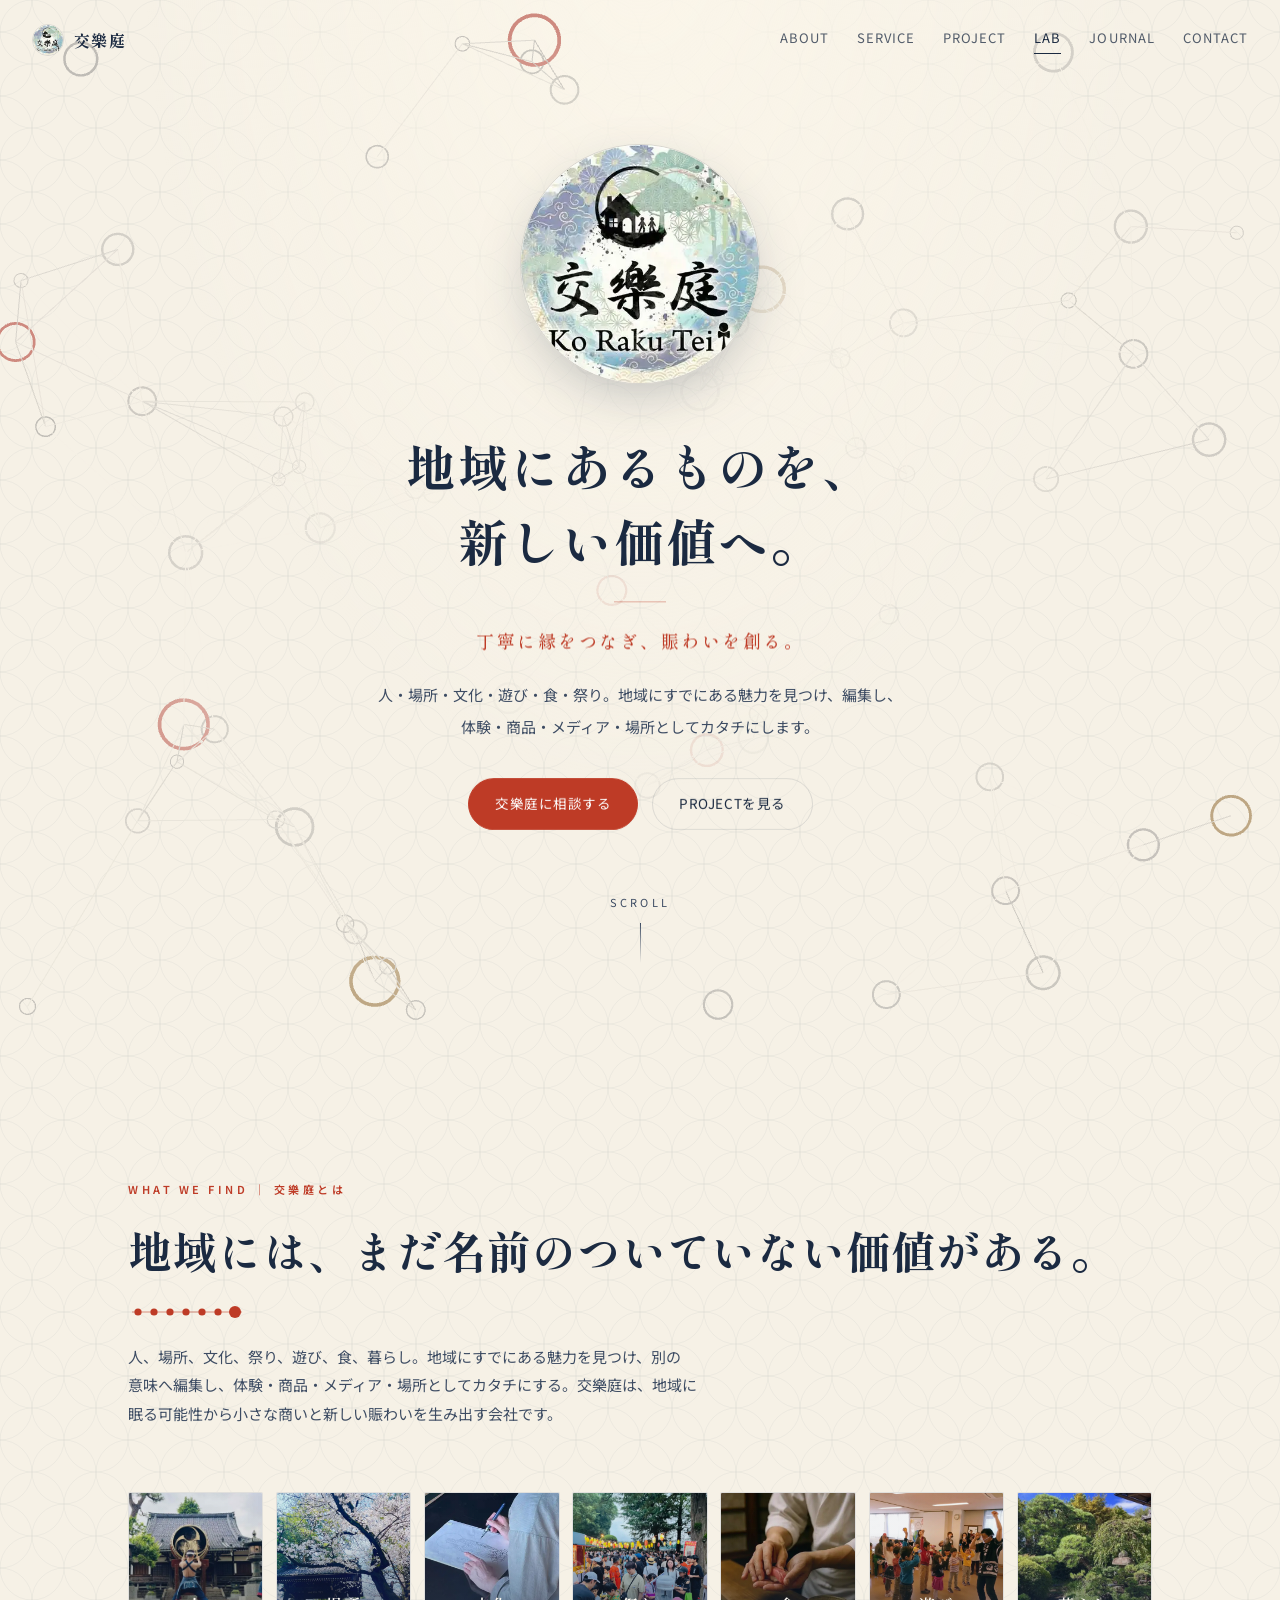
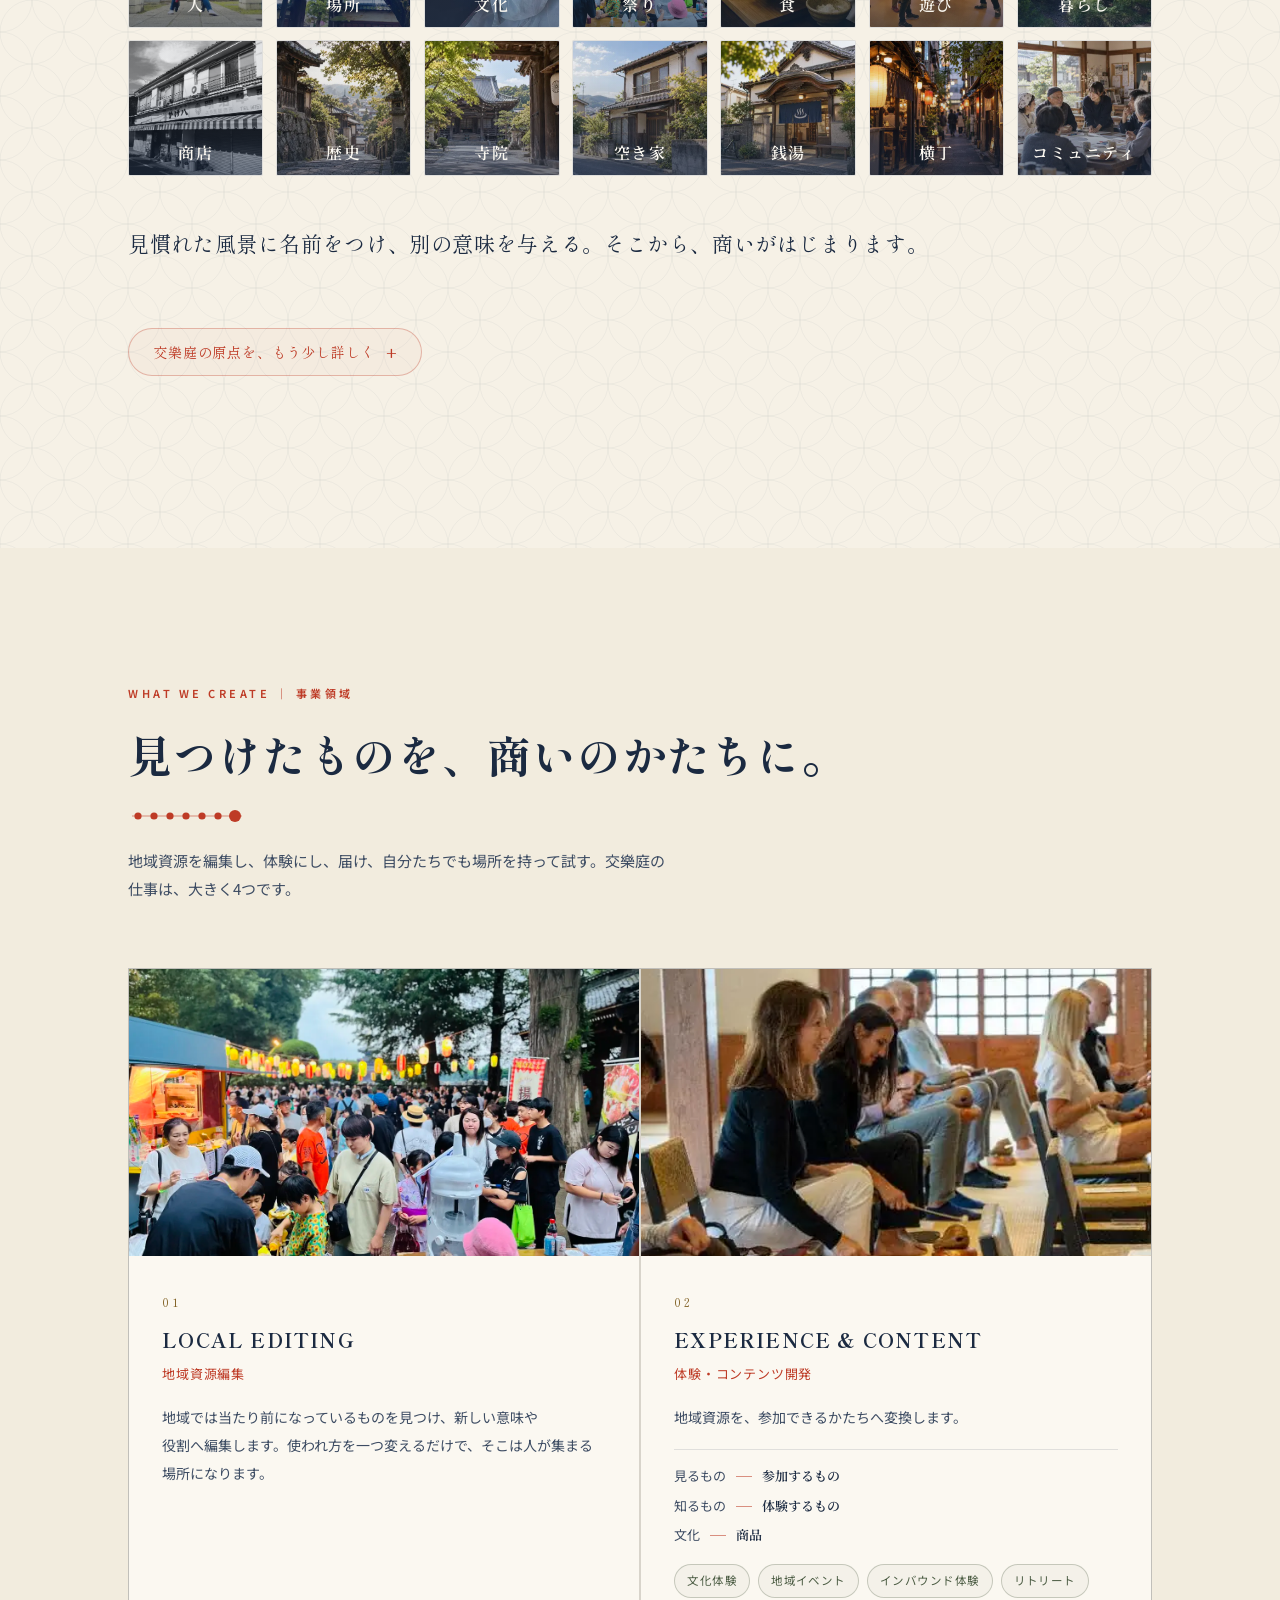
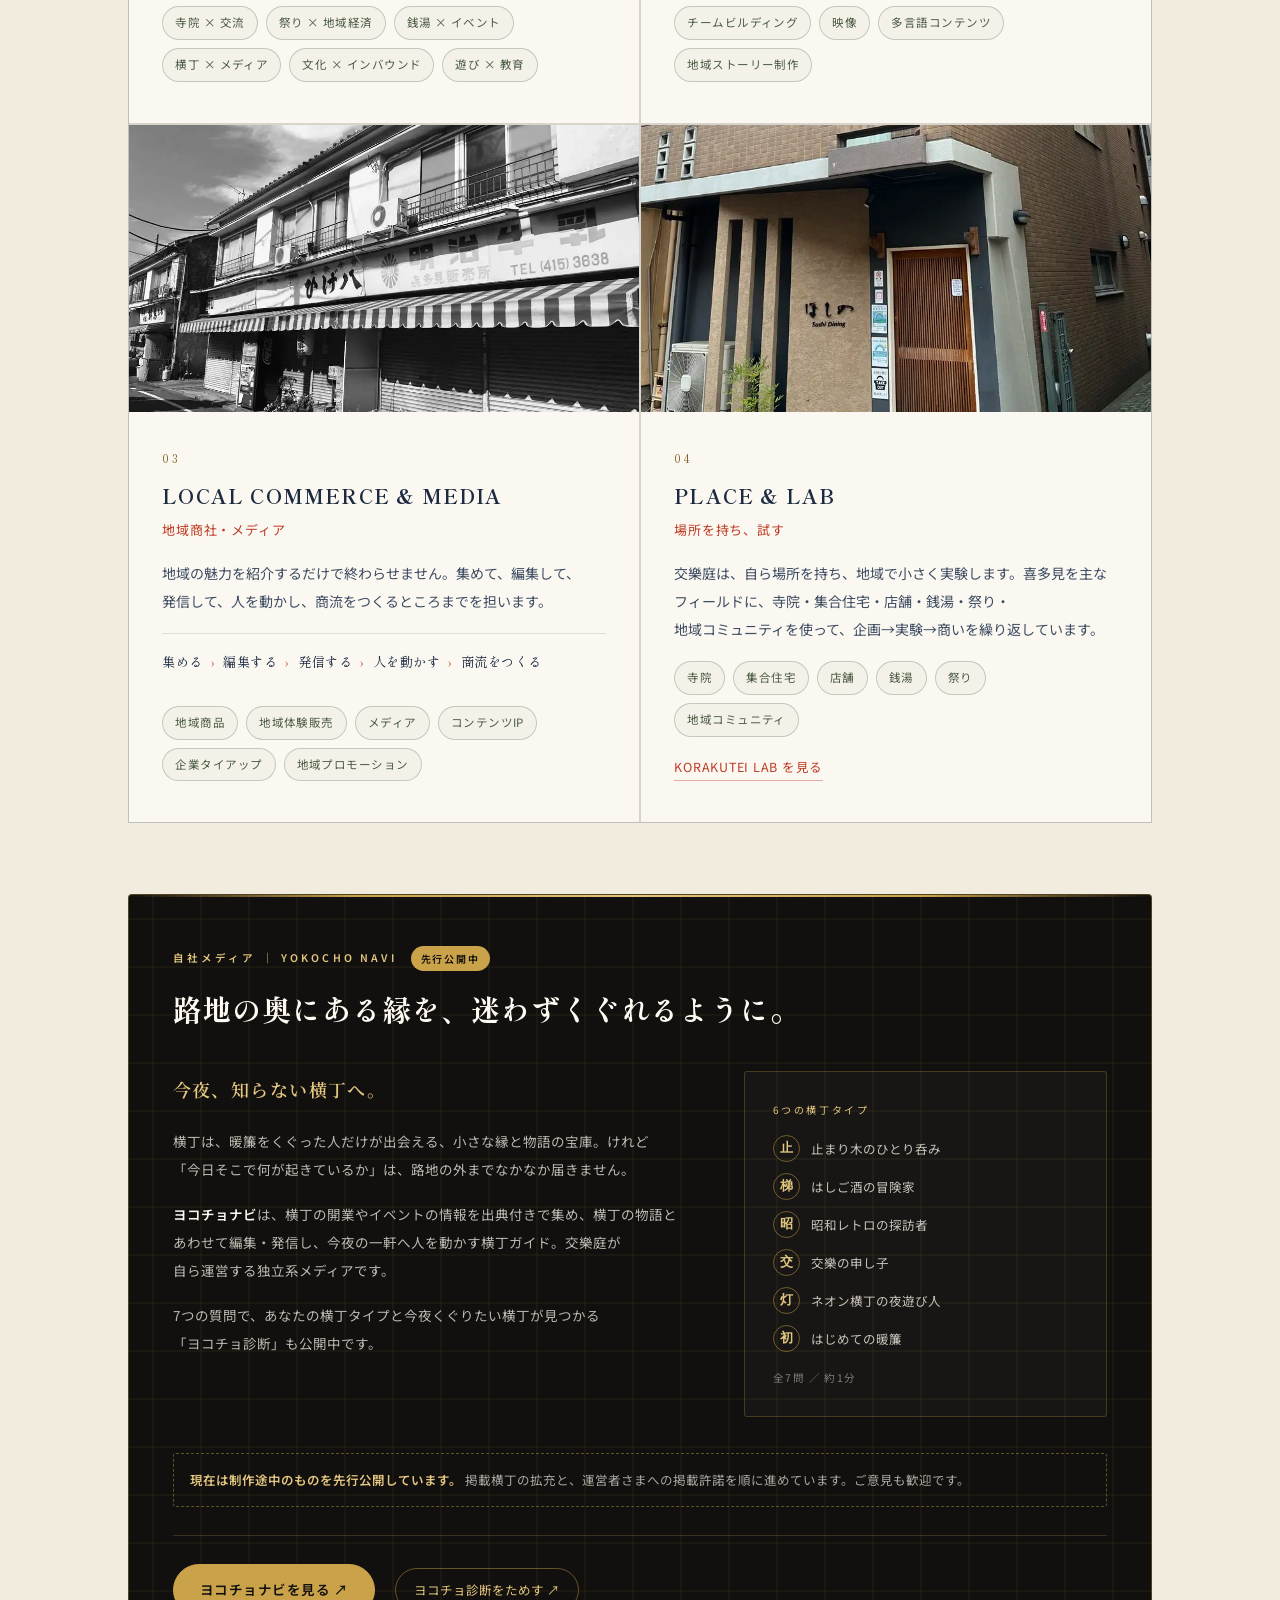
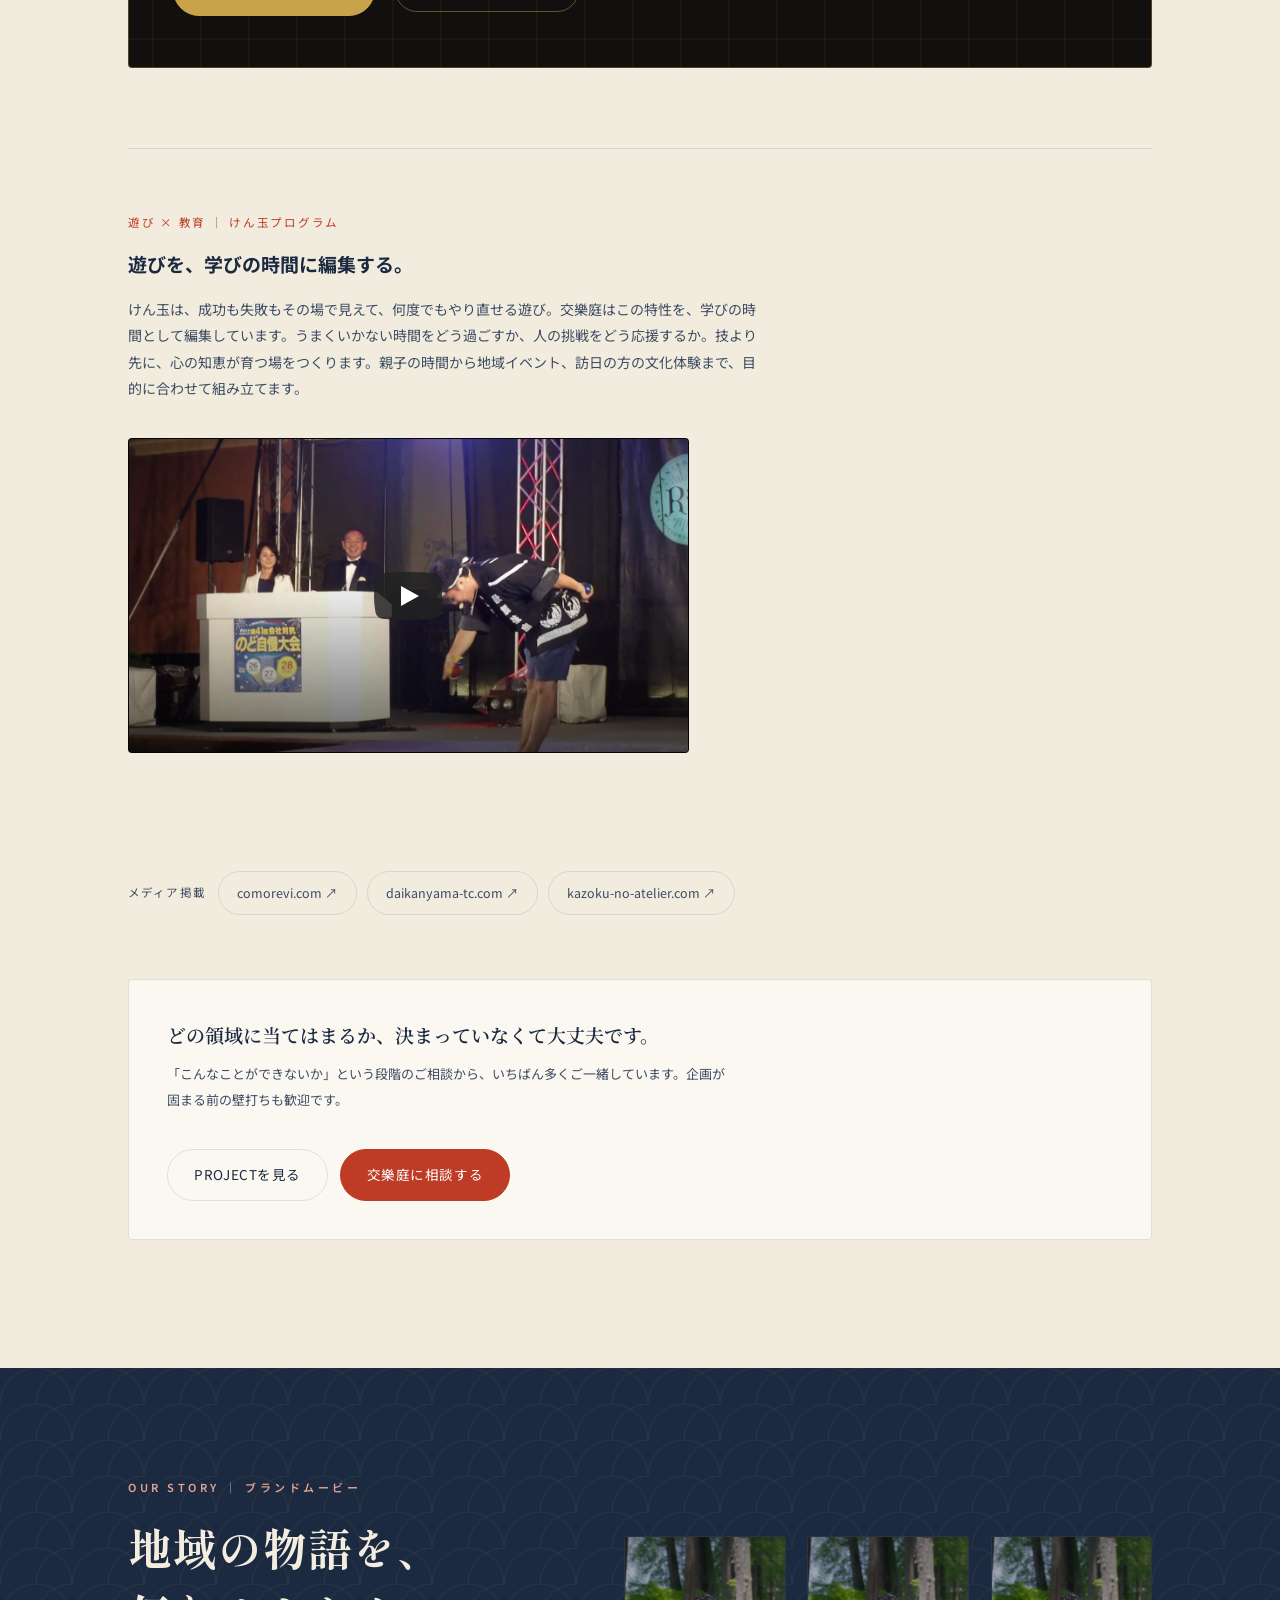
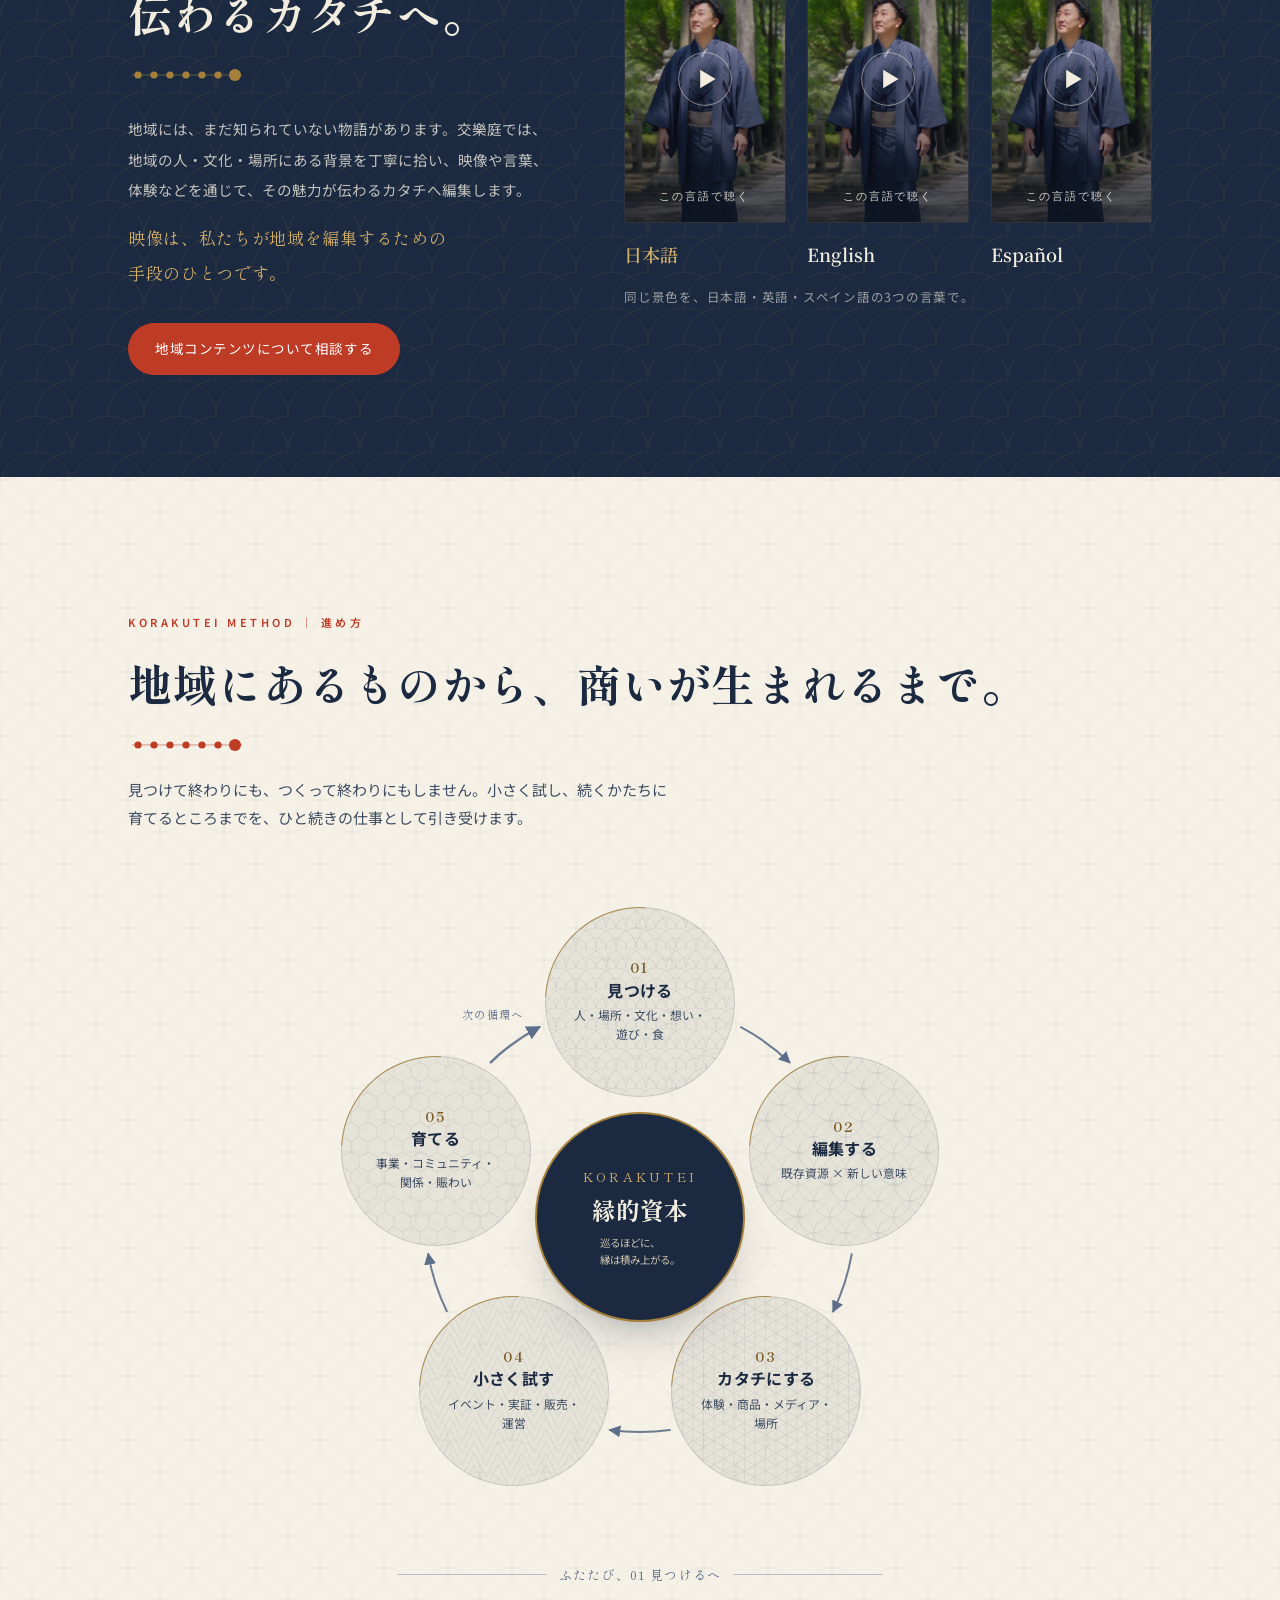
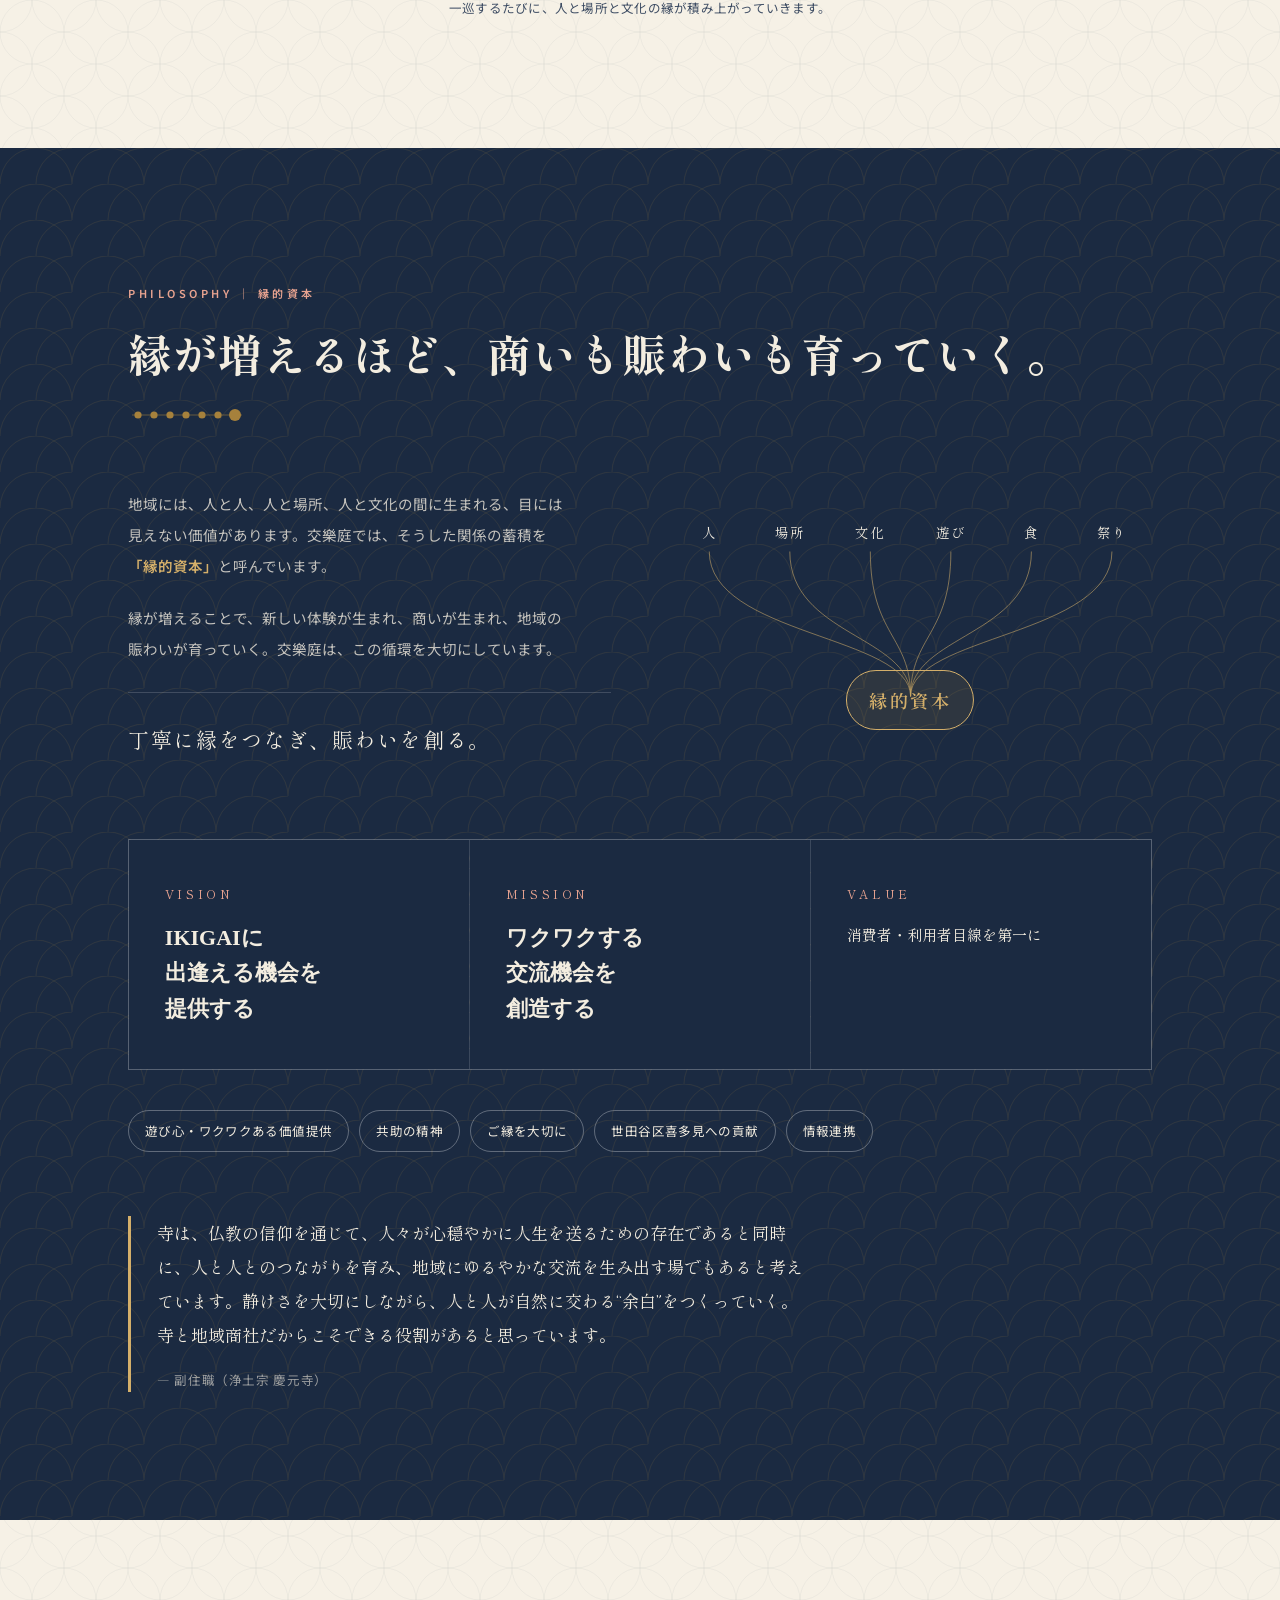
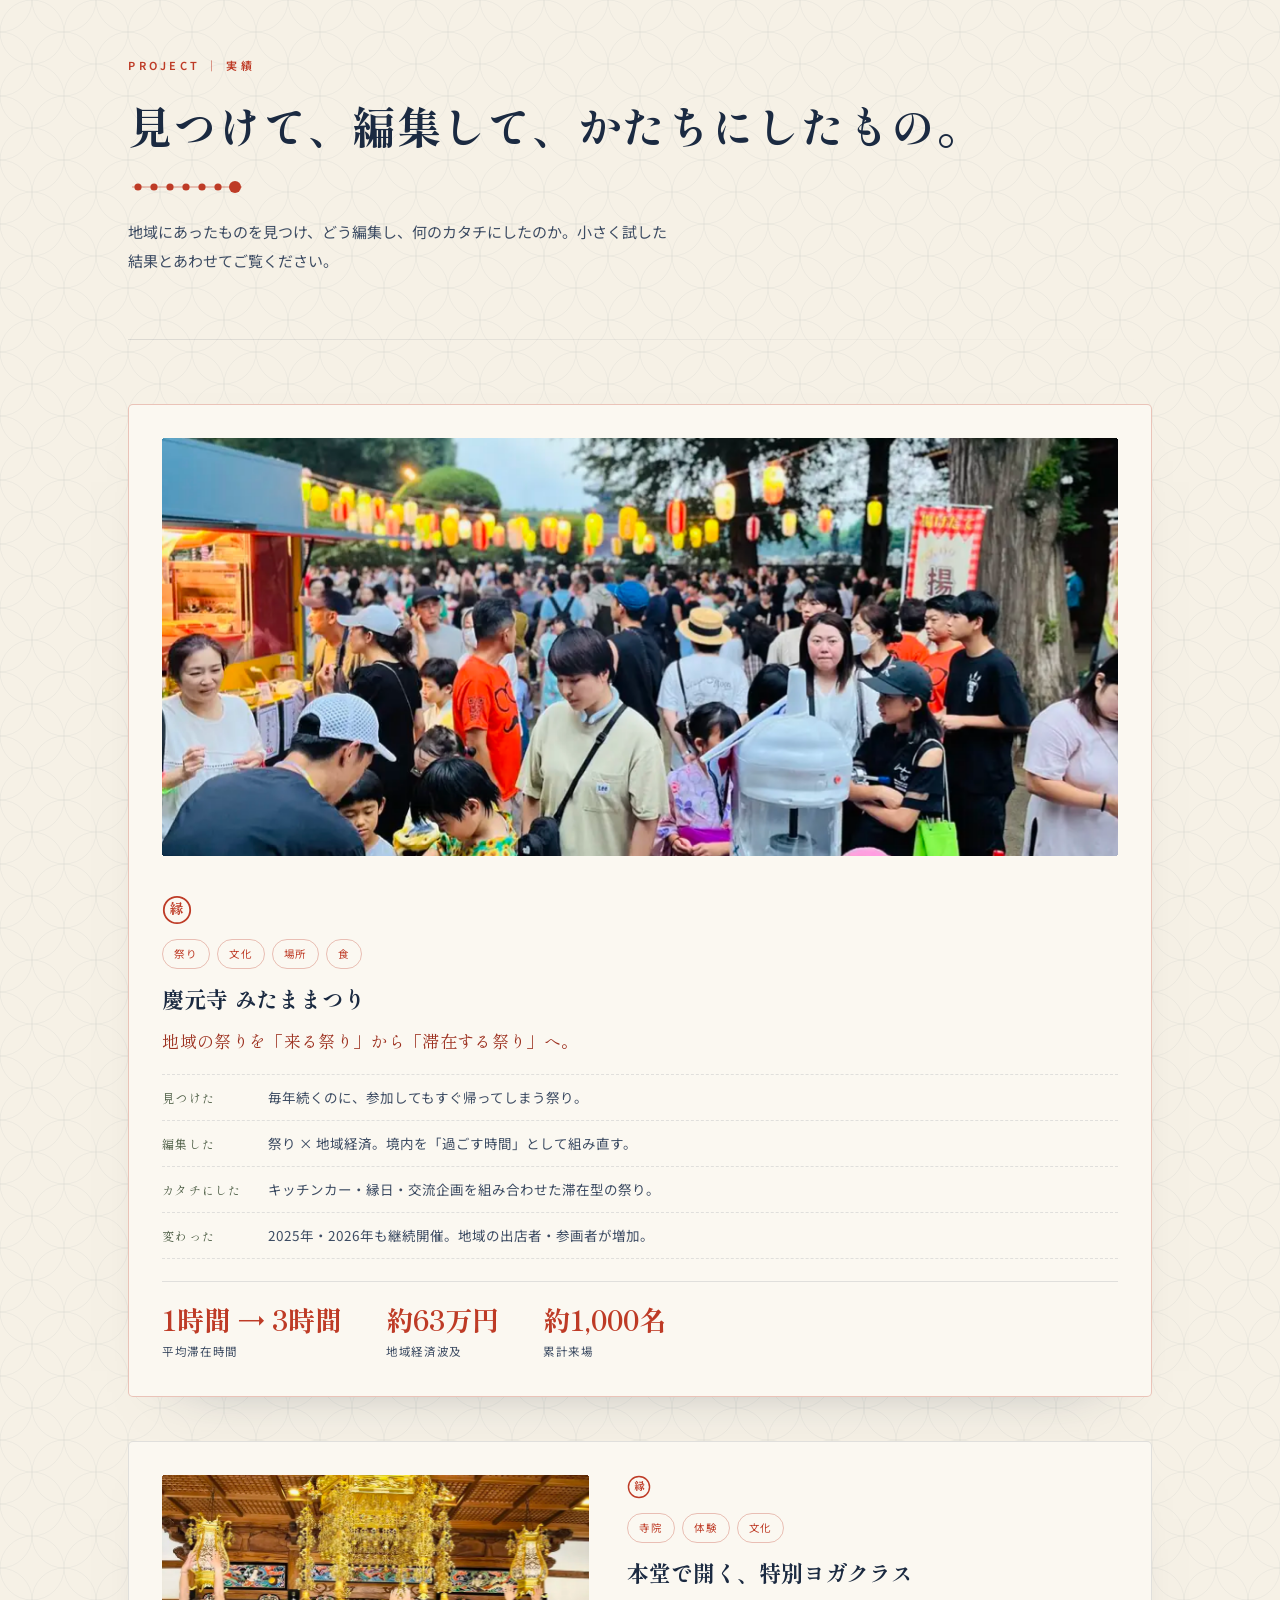
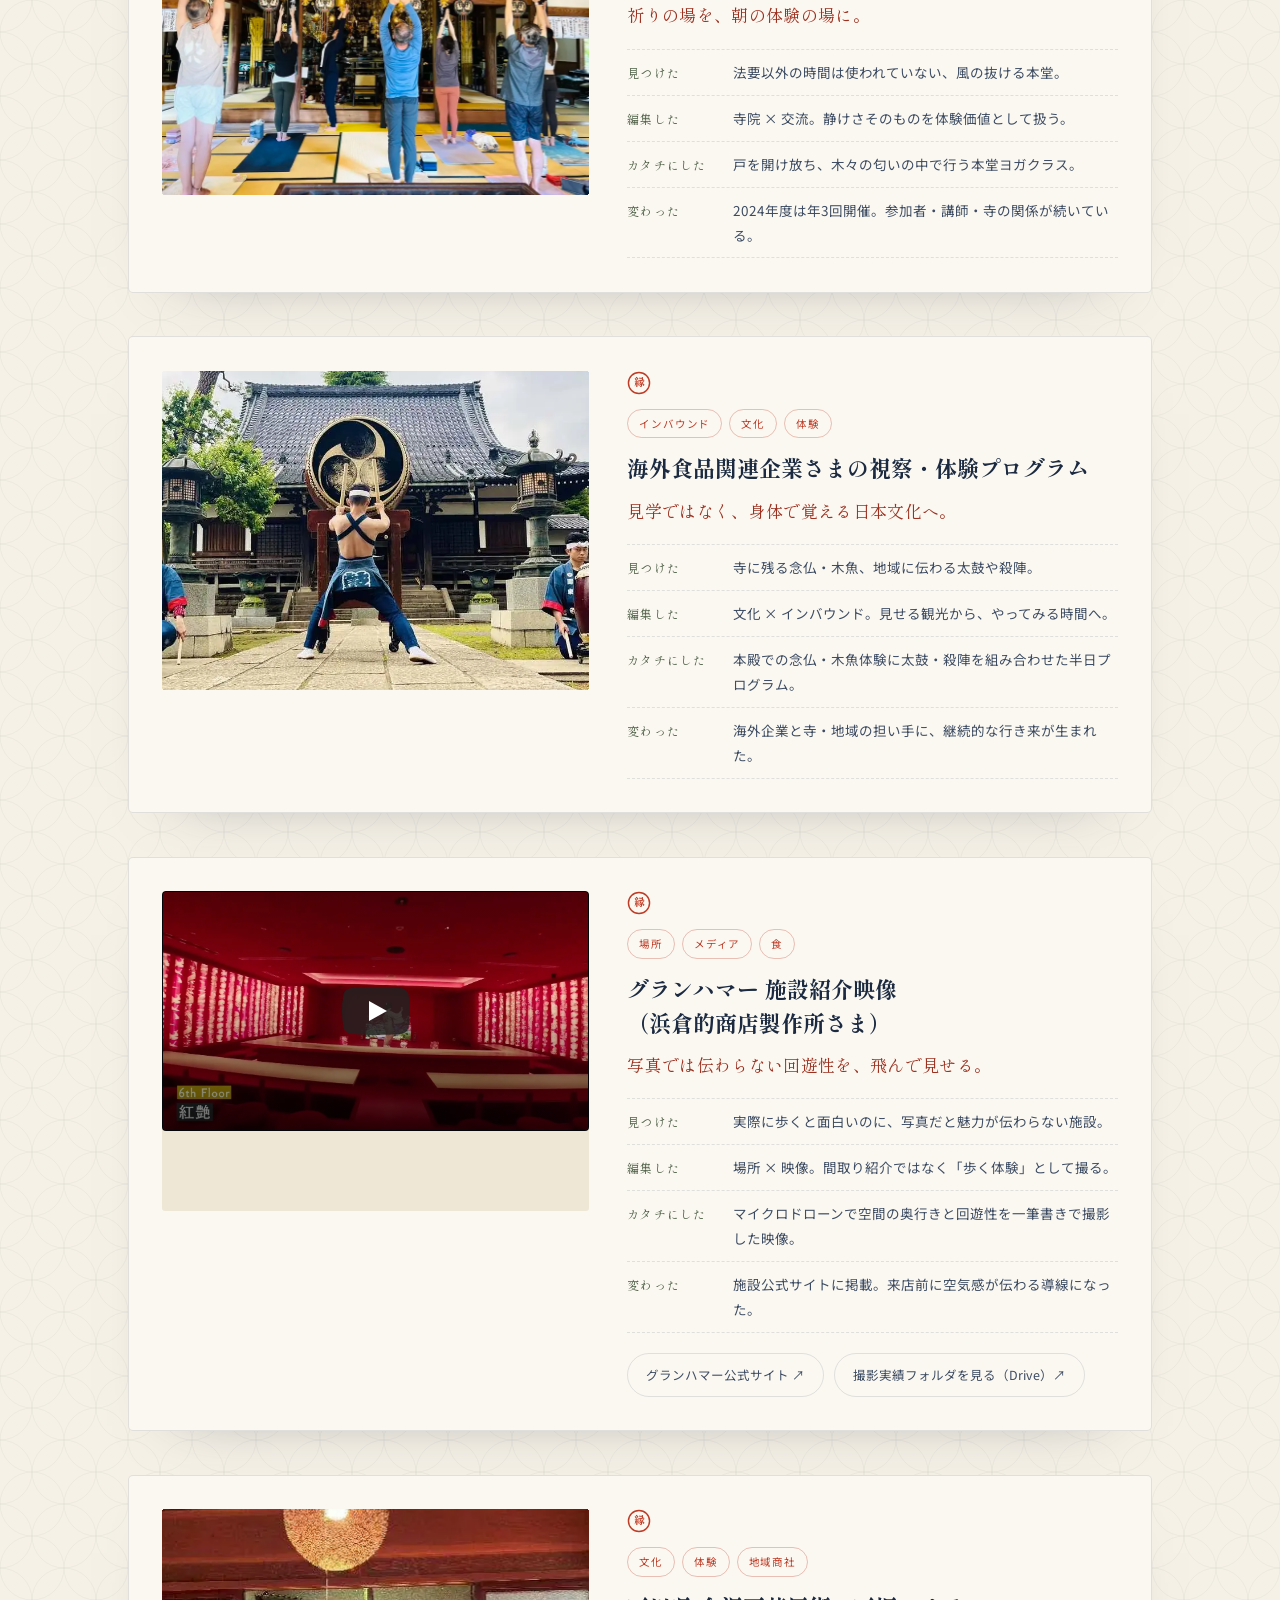
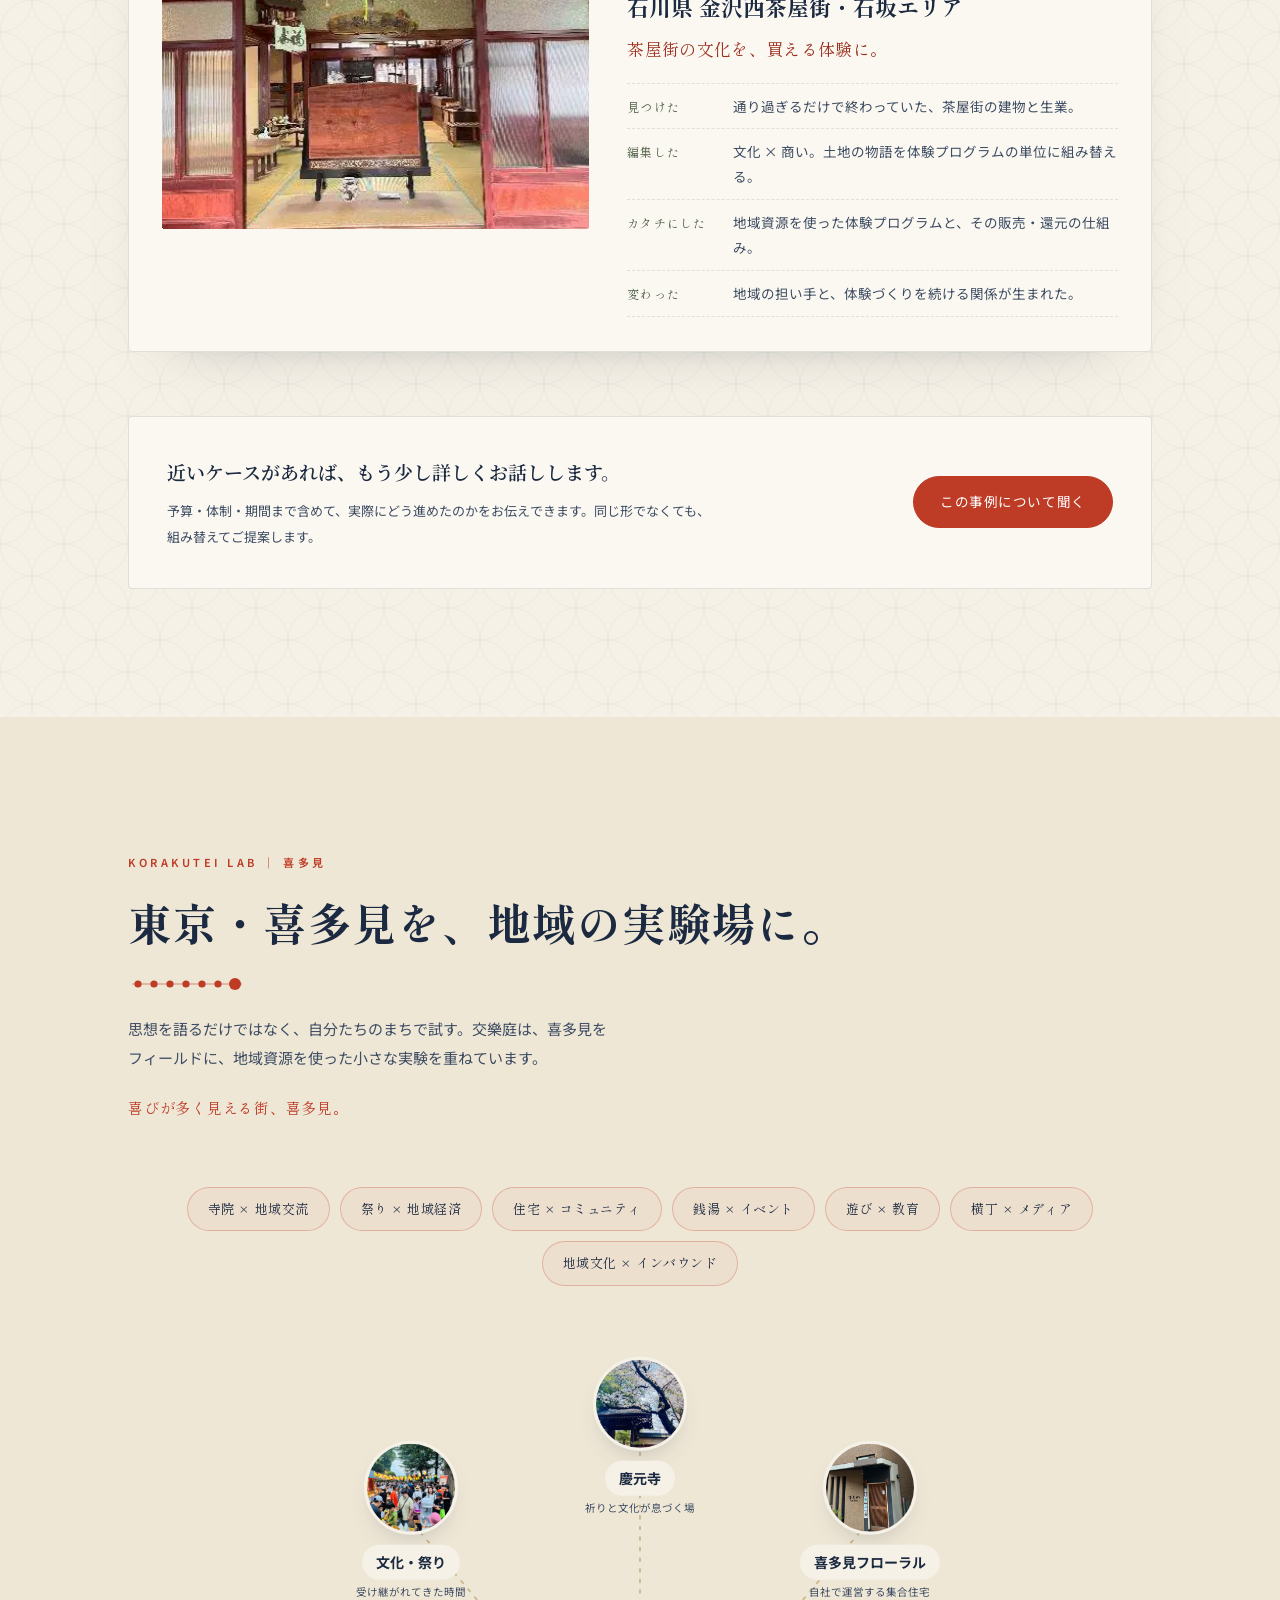
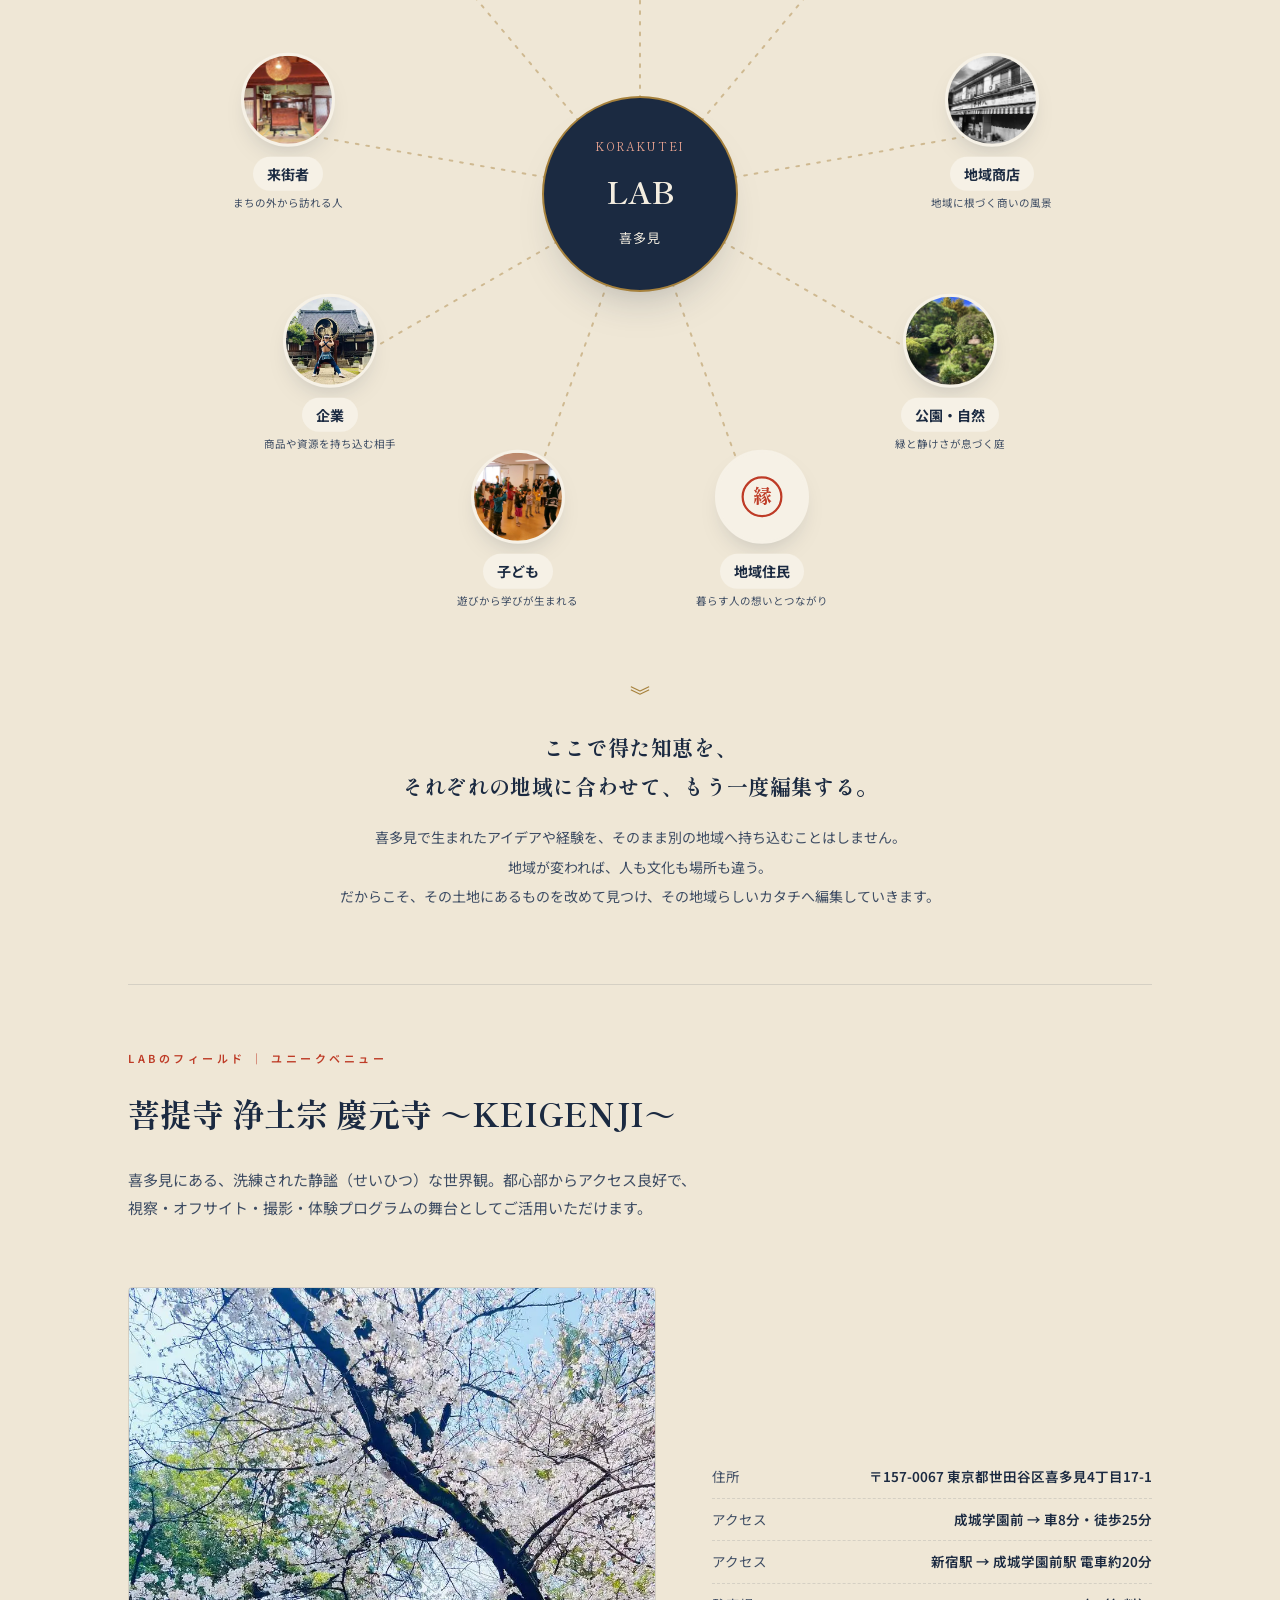
==== commit 24b957a9: "会社概要のWebsite表記を korakutei.com に Co-Authored-By: Claude Opus 5.5 <noreply@anthropic.com> Claude-Sessi" ====
--- a/index.html
+++ b/index.html
@@ -1071,7 +1071,7 @@
       <div class="company-row"><dt>所在地</dt><dd>東京都世田谷区喜多見</dd></div>
       <div class="company-row"><dt>事業内容</dt><dd>地域資源編集 ／ 体験・コンテンツ開発 ／ 地域商社・メディア ／ 場所の運営と実験</dd></div>
       <div class="company-row"><dt>Email</dt><dd><a href="mailto:korakutei29@gmail.com">korakutei29@gmail.com</a></dd></div>
-      <div class="company-row"><dt>Website</dt><dd><a href="https://korakutei.com/" target="_blank" rel="noopener">korakutei.github.io/korakutei-site</a></dd></div>
+      <div class="company-row"><dt>Website</dt><dd><a href="https://korakutei.com/">korakutei.com</a></dd></div>
       <div class="company-row"><dt>JOURNAL</dt><dd><a href="https://note.com/korakutei29" target="_blank" rel="noopener">note.com/korakutei29 ↗</a></dd></div>
       <div class="company-row"><dt>Instagram</dt><dd><a href="https://www.instagram.com/korakutei/" target="_blank" rel="noopener">@korakutei ↗</a></dd></div>
     </dl>
